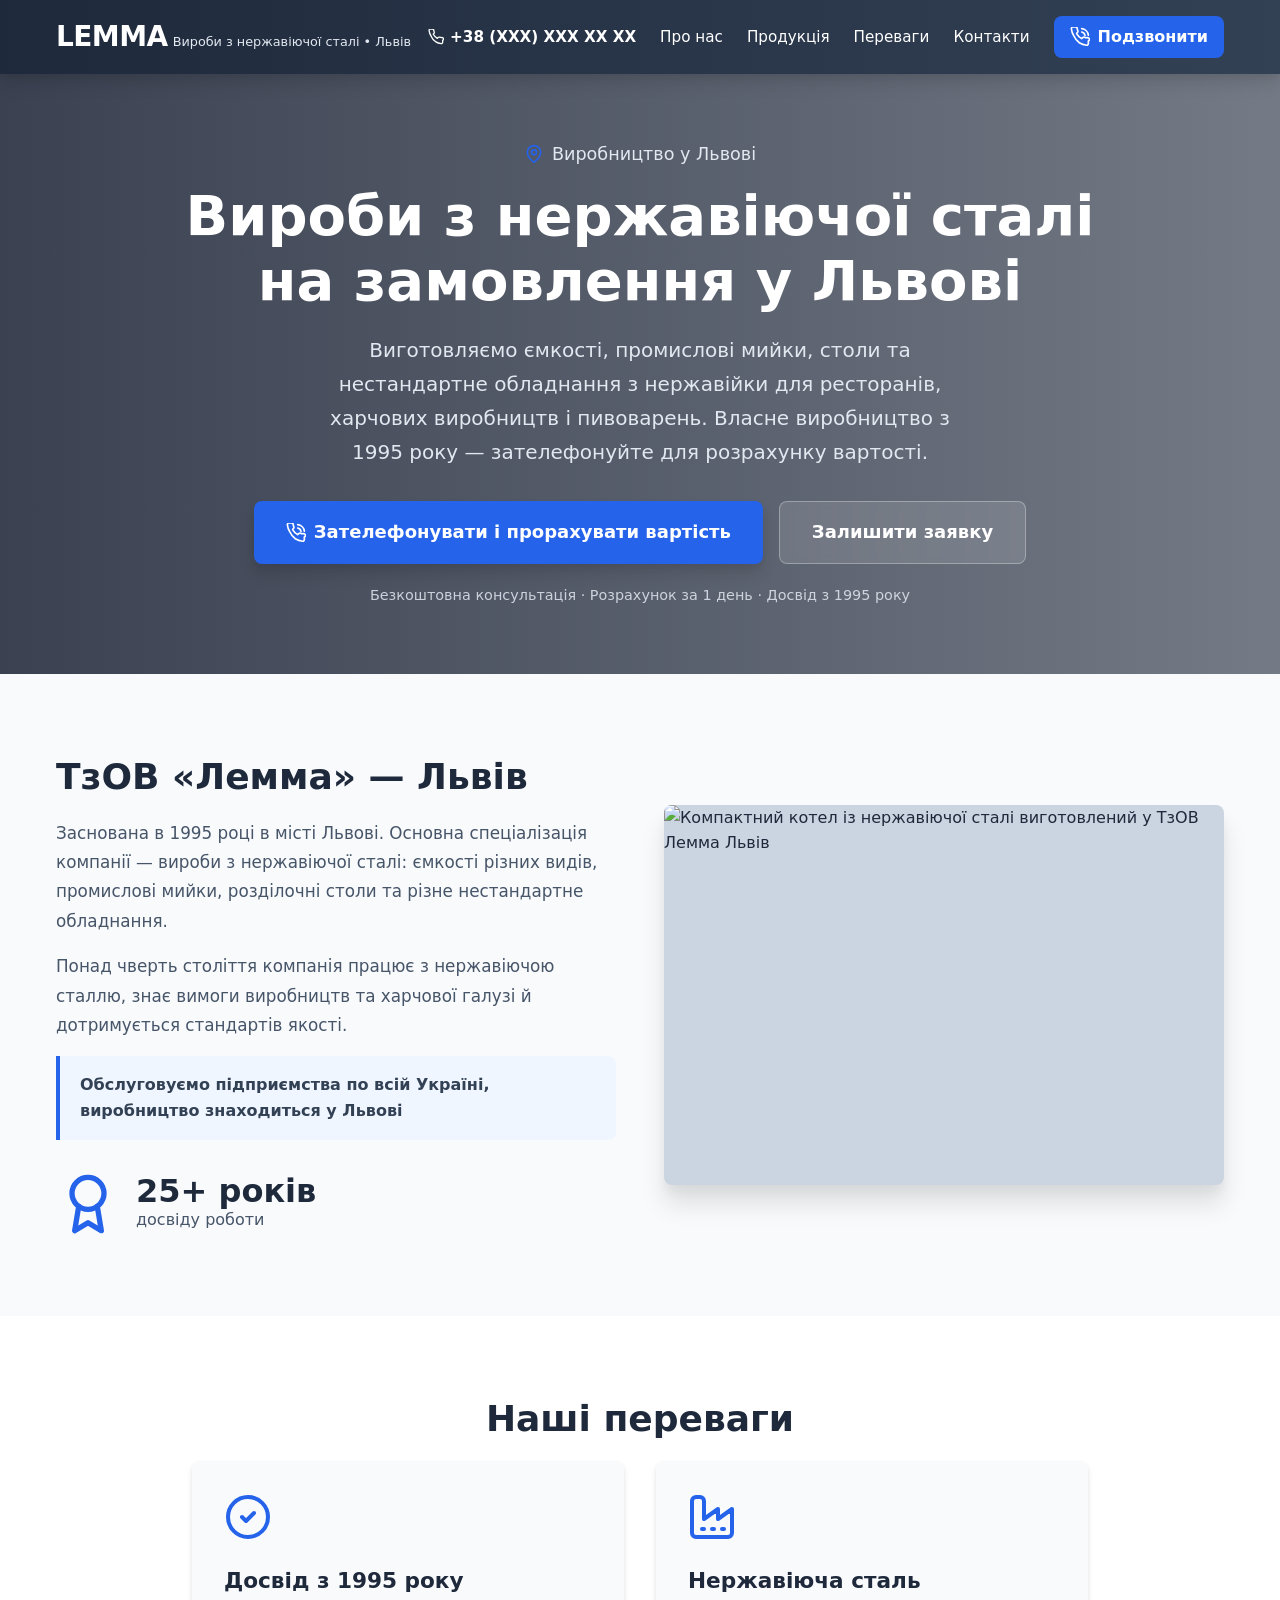
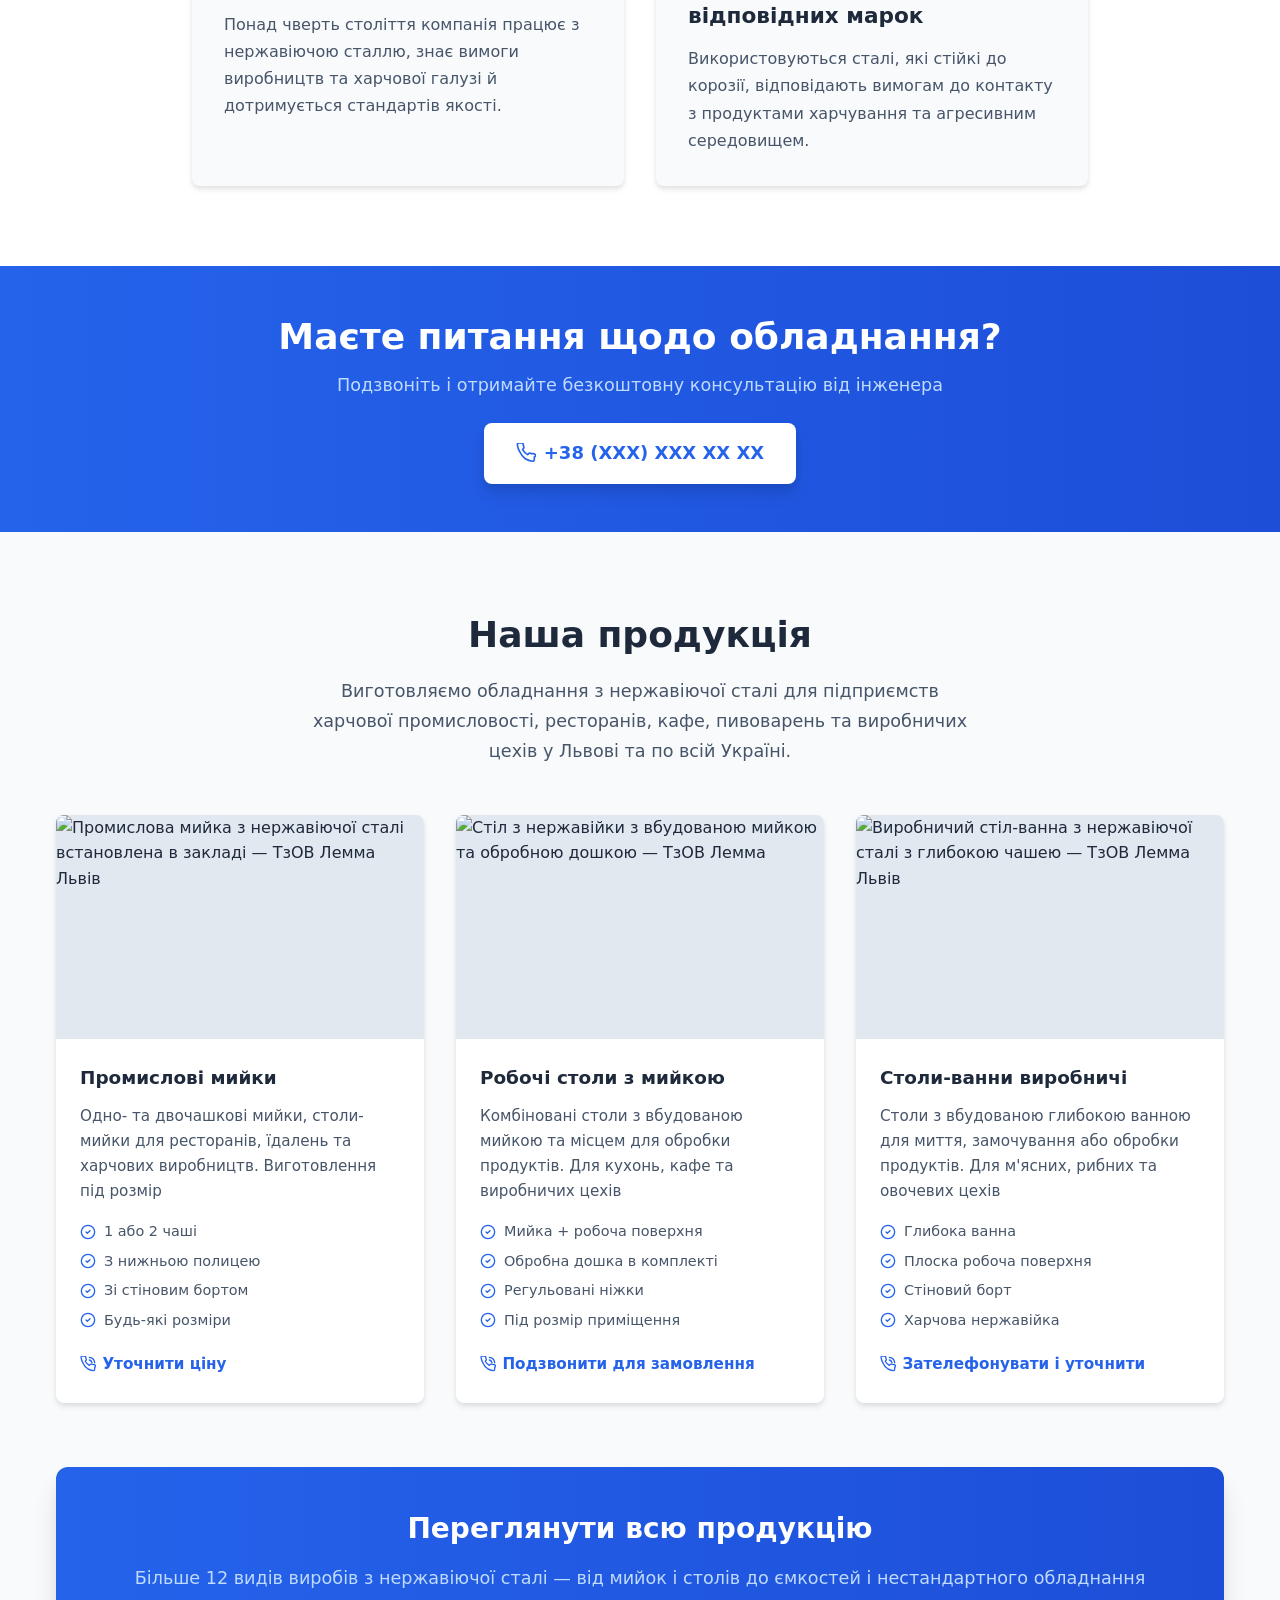
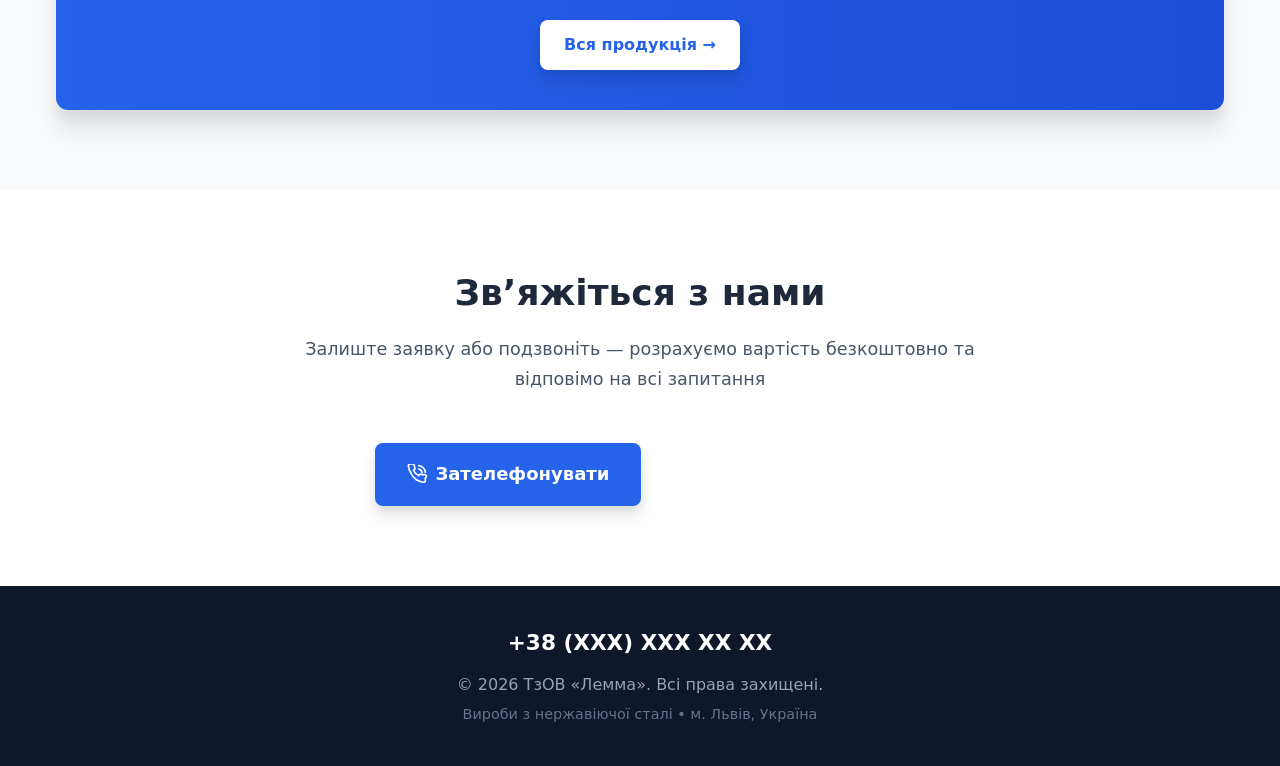
==== index.html @ 9bf9ce46 "Add new URLs to sitemap and enhance styles for active navigation links and page hero section - Added" ====
<!DOCTYPE html>
<html lang="uk">
<head>
  <meta charset="UTF-8" />
  <meta name="viewport" content="width=device-width, initial-scale=1.0" />
  <title>Вироби з нержавіючої сталі у Львові | ТзОВ Лемма — замовити за телефоном</title>
  <meta name="description" content="ТзОВ Лемма — виготовлення ємкостей, промислових мийок, розділочних столів і нестандартного обладнання з нержавіючої сталі у Львові з 1995 року. Телефонуйте для уточнення номеру." />
  <meta name="keywords" content="нержавіюча сталь Львів, ємкості з нержавіючої сталі, промислові мийки, розділочні столи, обладнання для харчової промисловості, нестандартне обладнання нержавійка" />
  <meta name="author" content="ТзОВ Лемма" />
  <meta name="robots" content="index, follow" />
  <meta name="geo.region" content="UA-46" />
  <meta name="geo.placename" content="Львів" />
  <link rel="canonical" href="https://lemma-lviv.com/" />

  <link rel="icon" href="data:image/svg+xml,<svg xmlns='http://www.w3.org/2000/svg' viewBox='0 0 32 32'><rect width='32' height='32' rx='6' fill='%231e3a5f'/><text x='16' y='23' font-family='Arial,sans-serif' font-size='20' font-weight='700' text-anchor='middle' fill='white'>L</text></svg>" type="image/svg+xml" />
  <link rel="apple-touch-icon" href="data:image/svg+xml,<svg xmlns='http://www.w3.org/2000/svg' viewBox='0 0 32 32'><rect width='32' height='32' rx='6' fill='%231e3a5f'/><text x='16' y='23' font-family='Arial,sans-serif' font-size='20' font-weight='700' text-anchor='middle' fill='white'>L</text></svg>" />

  <meta property="og:type" content="website" />
  <meta property="og:url" content="https://lemma-lviv.com/" />
  <meta property="og:title" content="Вироби з нержавіючої сталі у Львові | ТзОВ Лемма" />
  <meta property="og:description" content="Виготовлення ємкостей, промислових мийок, розділочних столів та нестандартного обладнання з нержавіючої сталі у Львові з 1995 року." />
  <meta property="og:locale" content="uk_UA" />
  <meta property="og:image" content="https://lh3.googleusercontent.com/p/AF1QipNg-fzM9fMhloIhghqFfSTjrQe5AQtWev2y4U-A=s1360-w1360-h1020-rw" />

  <script type="application/ld+json">
  {
    "@context": "https://schema.org",
    "@type": "ManufacturingBusiness",
    "name": "ТзОВ «Лемма»",
    "alternateName": "Lemma",
    "description": "Виготовлення виробів з нержавіючої сталі у Львові з 1995 року: ємкості, промислові мийки, розділочні столи, нестандартне обладнання для харчової промисловості.",
    "url": "https://lemma-lviv.com",
    "telephone": "+380XXXXXXXXX",
    "email": "info@example.com",
    "image": "https://lh3.googleusercontent.com/p/AF1QipNg-fzM9fMhloIhghqFfSTjrQe5AQtWev2y4U-A=s1360-w1360-h1020-rw",
    "priceRange": "₴₴",
    "address": {
      "@type": "PostalAddress",
      "addressLocality": "Львів",
      "addressRegion": "Львівська область",
      "addressCountry": "UA"
    },
    "geo": {
      "@type": "GeoCoordinates",
      "latitude": 49.8397,
      "longitude": 24.0297
    },
    "areaServed": {
      "@type": "Country",
      "name": "Україна"
    },
    "openingHoursSpecification": {
      "@type": "OpeningHoursSpecification",
      "dayOfWeek": ["Monday","Tuesday","Wednesday","Thursday","Friday"],
      "opens": "09:00",
      "closes": "18:00"
    },
    "foundingDate": "1995",
    "hasOfferCatalog": {
      "@type": "OfferCatalog",
      "name": "Вироби з нержавіючої сталі",
      "itemListElement": [
        { "@type": "Offer", "itemOffered": { "@type": "Product", "name": "Промислові мийки" } },
        { "@type": "Offer", "itemOffered": { "@type": "Product", "name": "Робочі столи з мийкою" } },
        { "@type": "Offer", "itemOffered": { "@type": "Product", "name": "Столи-ванни виробничі" } },
        { "@type": "Offer", "itemOffered": { "@type": "Product", "name": "Стелажі для зберігання" } },
        { "@type": "Offer", "itemOffered": { "@type": "Product", "name": "Настінні полиці" } },
        { "@type": "Offer", "itemOffered": { "@type": "Product", "name": "Технологічні ванни та лотки" } },
        { "@type": "Offer", "itemOffered": { "@type": "Product", "name": "Конічні ємкості та резервуари" } },
        { "@type": "Offer", "itemOffered": { "@type": "Product", "name": "Ємкості для бродіння (ЦКТ)" } },
        { "@type": "Offer", "itemOffered": { "@type": "Product", "name": "Фільтруючі кошики та сітки" } },
        { "@type": "Offer", "itemOffered": { "@type": "Product", "name": "Печі для сауни (кам'янки)" } },
        { "@type": "Offer", "itemOffered": { "@type": "Product", "name": "Шампури та аксесуари для мангалу" } },
        { "@type": "Offer", "itemOffered": { "@type": "Product", "name": "Нестандартне обладнання на замовлення" } }
      ]
    }
  }
  </script>

  <script type="application/ld+json">
  {
    "@context": "https://schema.org",
    "@type": "WebSite",
    "name": "ТзОВ «Лемма» — вироби з нержавіючої сталі у Львові",
    "url": "https://lemma-lviv.com"
  }
  </script>

  <link rel="preconnect" href="https://lh3.googleusercontent.com" />

  <script async src="https://www.googletagmanager.com/gtag/js?id=AW-404092443"></script>
  <script>
    window.dataLayer = window.dataLayer || [];
    function gtag(){dataLayer.push(arguments);}
    gtag('js', new Date());
    gtag('config', 'AW-404092443');
  </script>

  <script>
    function gtagSendEvent(url) {
      var callback = function () {
        if (typeof url === 'string') {
          window.location = url;
        }
      };
      gtag('event', 'conversion_event_contact', {
        'event_callback': callback,
        'event_timeout': 2000,
      });
      return false;
    }
  </script>

  <!-- Google tag (gtag.js) event - delayed navigation helper -->
  <script>
    function gtagSendEvent_1(url) {
      var callback = function () {
        if (typeof url === 'string') {
          window.location = url;
        }
      };
      gtag('event', 'conversion_event_contact_1', {
        'event_callback': callback,
        'event_timeout': 2000,
      });
      return false;
    }
  </script>

  <!-- Google tag (gtag.js) event - delayed navigation helper -->
  <script>
    function gtagSendEvent_2(url) {
      var callback = function () {
        if (typeof url === 'string') {
          window.location = url;
        }
      };
      gtag('event', 'conversion_event_contact_2', {
        'event_callback': callback,
        'event_timeout': 2000,
      });
      return false;
    }
  </script>

  <!-- Google tag (gtag.js) event - delayed navigation helper (calls) -->
  <script>
    function gtagSendEvent_3(url) {
      var callback = function () {
        if (typeof url === 'string') {
          window.location = url;
        }
      };
      gtag('event', 'conversion_event_contact_3', {
        'event_callback': callback,
        'event_timeout': 2000,
      });
      return false;
    }
  </script>

  <link rel="stylesheet" href="style.css" />
</head>
<body>

  <header class="header" role="banner">
    <div class="container header__inner">
      <div class="header__brand">
        <a href="index.html" style="text-decoration:none;color:inherit">
          <strong class="header__title">LEMMA</strong>
          <span class="header__sub">Вироби з нержавіючої сталі • Львів</span>
        </a>
      </div>
      <div class="header__right">
        <a href="tel:+380XXXXXXXXX" class="header__phone-number" aria-label="Телефон">
          <svg class="icon icon--sm" viewBox="0 0 24 24" fill="none" stroke="currentColor" stroke-width="2" stroke-linecap="round" stroke-linejoin="round" aria-hidden="true"><path d="M22 16.92v3a2 2 0 0 1-2.18 2 19.79 19.79 0 0 1-8.63-3.07A19.5 19.5 0 0 1 4.69 10.8a19.79 19.79 0 0 1-3.07-8.72A2 2 0 0 1 3.62 0h3a2 2 0 0 1 2 1.72c.127.96.361 1.903.7 2.81a2 2 0 0 1-.45 2.11L7.91 7.91a16 16 0 0 0 6.06 6.06l1.27-1.27a2 2 0 0 1 2.11-.45c.907.339 1.85.573 2.81.7A2 2 0 0 1 22 16.92z"/></svg>
          +38 (XXX) XXX XX XX
        </a>
        <nav class="nav" id="nav" aria-label="Головна навігація">
          <a href="#about">Про нас</a>
          <a href="products.html">Продукція</a>
          <a href="#advantages">Переваги</a>
          <a href="contacts.html">Контакти</a>
        </nav>
        <a href="tel:+380XXXXXXXXX" class="btn btn--call">
          <svg class="icon" viewBox="0 0 24 24" fill="none" stroke="currentColor" stroke-width="2" stroke-linecap="round" stroke-linejoin="round">
            <path d="M22 16.92v3a2 2 0 0 1-2.18 2 19.79 19.79 0 0 1-8.63-3.07A19.5 19.5 0 0 1 4.69 10.8a19.79 19.79 0 0 1-3.07-8.72A2 2 0 0 1 3.62 0h3a2 2 0 0 1 2 1.72c.127.96.361 1.903.7 2.81a2 2 0 0 1-.45 2.11L7.91 7.91a16 16 0 0 0 6.06 6.06l1.27-1.27a2 2 0 0 1 2.11-.45c.907.339 1.85.573 2.81.7A2 2 0 0 1 22 16.92z"/>
            <path d="M14.05 2a9 9 0 0 1 8 7.94"/>
            <path d="M14.05 6A5 5 0 0 1 18 10"/>
          </svg>
          <span class="btn--call__label">Подзвонити</span>
        </a>
        <button class="burger" id="burger" aria-label="Меню" aria-expanded="false">
          <span></span><span></span><span></span>
        </button>
      </div>
    </div>
  </header>

  <nav class="mobile-nav" id="mobileNav" aria-hidden="true" aria-label="Мобільна навігація">
    <a href="#about"         class="mobile-nav__link">Про нас</a>
    <a href="products.html"  class="mobile-nav__link">Продукція</a>
    <a href="#advantages"    class="mobile-nav__link">Переваги</a>
    <a href="contacts.html"  class="mobile-nav__link">Контакти</a>
    <a href="tel:+380XXXXXXXXX" class="mobile-nav__link mobile-nav__link--phone">
      <svg class="icon icon--sm" viewBox="0 0 24 24" fill="none" stroke="currentColor" stroke-width="2" stroke-linecap="round" stroke-linejoin="round" aria-hidden="true"><path d="M22 16.92v3a2 2 0 0 1-2.18 2 19.79 19.79 0 0 1-8.63-3.07A19.5 19.5 0 0 1 4.69 10.8a19.79 19.79 0 0 1-3.07-8.72A2 2 0 0 1 3.62 0h3a2 2 0 0 1 2 1.72c.127.96.361 1.903.7 2.81a2 2 0 0 1-.45 2.11L7.91 7.91a16 16 0 0 0 6.06 6.06l1.27-1.27a2 2 0 0 1 2.11-.45c.907.339 1.85.573 2.81.7A2 2 0 0 1 22 16.92z"/></svg>
      +38 (XXX) XXX XX XX — Подзвонити
    </a>
  </nav>

  <main id="main-content">

  <section class="hero" aria-label="Головний банер">
    <div class="hero__bg">
      <img
        src="https://lh3.googleusercontent.com/p/AF1QipN-zPHOjqg_gU84jKf3OQhrGgjg2pGdtjogoBwL=s1360-w1360-h1020-rw"
        alt="Стелаж з нержавіючої сталі встановлений у ресторані — вироби ТзОВ Лемма, Львів"
        class="hero__img"
        fetchpriority="high"
        onerror="this.style.display='none'"
      />
      <div class="hero__overlay"></div>
    </div>
    <div class="container hero__content">
      <div class="hero__location">
        <svg class="icon icon--blue" viewBox="0 0 24 24" fill="none" stroke="currentColor" stroke-width="2" stroke-linecap="round" stroke-linejoin="round">
          <path d="M20 10c0 6-8 12-8 12s-8-6-8-12a8 8 0 0 1 16 0Z"/>
          <circle cx="12" cy="10" r="3"/>
        </svg>
        <span>Виробництво у Львові</span>
      </div>
      <h1 class="hero__title">
        Вироби з нержавіючої сталі<br />на замовлення у Львові
      </h1>
      <p class="hero__sub">
        Виготовляємо ємкості, промислові мийки, столи та нестандартне обладнання з нержавійки для ресторанів, харчових виробництв і пивоварень. Власне виробництво з 1995 року — зателефонуйте для розрахунку вартості.
      </p>
      <div class="hero__cta">
        <a href="tel:+380XXXXXXXXX" class="btn btn--primary btn--lg">
          <svg class="icon" viewBox="0 0 24 24" fill="none" stroke="currentColor" stroke-width="2" stroke-linecap="round" stroke-linejoin="round">
            <path d="M22 16.92v3a2 2 0 0 1-2.18 2 19.79 19.79 0 0 1-8.63-3.07A19.5 19.5 0 0 1 4.69 10.8a19.79 19.79 0 0 1-3.07-8.72A2 2 0 0 1 3.62 0h3a2 2 0 0 1 2 1.72c.127.96.361 1.903.7 2.81a2 2 0 0 1-.45 2.11L7.91 7.91a16 16 0 0 0 6.06 6.06l1.27-1.27a2 2 0 0 1 2.11-.45c.907.339 1.85.573 2.81.7A2 2 0 0 1 22 16.92z"/>
            <path d="M14.05 2a9 9 0 0 1 8 7.94"/>
            <path d="M14.05 6A5 5 0 0 1 18 10"/>
          </svg>
          Зателефонувати і прорахувати вартість
        </a>
        <a href="contacts.html" class="btn btn--ghost btn--lg">Залишити заявку</a>
      </div>
      <p class="hero__trust">Безкоштовна консультація · Розрахунок за 1 день · Досвід з 1995 року</p>
    </div>
  </section>

  <section id="about" class="section section--gray" aria-labelledby="about-heading" itemscope itemtype="https://schema.org/Organization">
    <div class="container about__grid">
      <div class="about__text">
        <h2 class="section__title" id="about-heading" itemprop="name">ТзОВ «Лемма» — Львів</h2>
        <p class="section__body" itemprop="description">
          Заснована в 1995 році в місті Львові. Основна спеціалізація компанії — вироби з нержавіючої сталі: ємкості різних видів, промислові мийки, розділочні столи та різне нестандартне обладнання.
        </p>
        <p class="section__body">
          Понад чверть століття компанія працює з нержавіючою сталлю, знає вимоги виробництв та харчової галузі й дотримується стандартів якості.
        </p>
        <div class="highlight-box">
          <p>Обслуговуємо підприємства по всій Україні, виробництво знаходиться у Львові</p>
        </div>
        <div class="about__badge">
          <svg class="icon icon--xl icon--blue" viewBox="0 0 24 24" fill="none" stroke="currentColor" stroke-width="2" stroke-linecap="round" stroke-linejoin="round">
            <circle cx="12" cy="8" r="6"/>
            <path d="M15.477 12.89 17 22l-5-3-5 3 1.523-9.11"/>
          </svg>
          <div>
            <p class="about__badge-num">25+ років</p>
            <p class="about__badge-label">досвіду роботи</p>
          </div>
        </div>
      </div>
      <div class="about__photo">
        <img
          src="https://lh3.googleusercontent.com/p/AF1QipPDrPX7etcFvZp3YQESwzDxmVg_9DFuvsysPYgD=s1360-w1360-h1020-rw"
          alt="Компактний котел із нержавіючої сталі виготовлений у ТзОВ Лемма Львів"
          loading="lazy"
          itemprop="image"
          onerror="this.parentElement.style.background='#cbd5e1'"
        />
      </div>
    </div>
  </section>

  <section id="advantages" class="section section--white" aria-labelledby="advantages-heading">
    <div class="container">
      <h2 class="section__title section__title--center" id="advantages-heading">Наші переваги</h2>
      <div class="advantages__grid">

        <div class="adv-card">
          <svg class="icon icon--lg icon--blue" viewBox="0 0 24 24" fill="none" stroke="currentColor" stroke-width="2" stroke-linecap="round" stroke-linejoin="round">
            <circle cx="12" cy="12" r="10"/>
            <path d="m9 12 2 2 4-4"/>
          </svg>
          <h3 class="adv-card__title">Досвід з 1995 року</h3>
          <p class="adv-card__text">Понад чверть століття компанія працює з нержавіючою сталлю, знає вимоги виробництв та харчової галузі й дотримується стандартів якості.</p>
        </div>

        <div class="adv-card">
          <svg class="icon icon--lg icon--blue" viewBox="0 0 24 24" fill="none" stroke="currentColor" stroke-width="2" stroke-linecap="round" stroke-linejoin="round">
            <path d="M2 20a2 2 0 0 0 2 2h16a2 2 0 0 0 2-2V8l-7 5V8l-7 5V4a2 2 0 0 0-2-2H4a2 2 0 0 0-2 2Z"/>
            <path d="M17 18h1"/><path d="M12 18h1"/><path d="M7 18h1"/>
          </svg>
          <h3 class="adv-card__title">Нержавіюча сталь відповідних марок</h3>
          <p class="adv-card__text">Використовуються сталі, які стійкі до корозії, відповідають вимогам до контакту з продуктами харчування та агресивним середовищем.</p>
        </div>

      </div>
    </div>
  </section>

  <section class="section section--cta-mid" aria-label="Заклик до дії">
    <div class="container" style="text-align:center">
      <h3 class="section__title section__title--center" style="color:#fff;margin-bottom:0.75rem">Маєте питання щодо обладнання?</h3>
      <p style="color:#bfdbfe;margin-bottom:1.5rem;font-size:1.1rem">Подзвоніть і отримайте безкоштовну консультацію від інженера</p>
      <a href="tel:+380XXXXXXXXX" class="btn btn--white btn--lg">
        <svg class="icon" viewBox="0 0 24 24" fill="none" stroke="currentColor" stroke-width="2" stroke-linecap="round" stroke-linejoin="round"><path d="M22 16.92v3a2 2 0 0 1-2.18 2 19.79 19.79 0 0 1-8.63-3.07A19.5 19.5 0 0 1 4.69 10.8a19.79 19.79 0 0 1-3.07-8.72A2 2 0 0 1 3.62 0h3a2 2 0 0 1 2 1.72c.127.96.361 1.903.7 2.81a2 2 0 0 1-.45 2.11L7.91 7.91a16 16 0 0 0 6.06 6.06l1.27-1.27a2 2 0 0 1 2.11-.45c.907.339 1.85.573 2.81.7A2 2 0 0 1 22 16.92z"/></svg>
        +38 (XXX) XXX XX XX
      </a>
    </div>
  </section>

    <section id="products" class="section section--gray" aria-labelledby="products-heading">
    <div class="container">
      <h2 class="section__title section__title--center" id="products-heading">Наша продукція</h2>
      <p class="section__sub section__sub--center">
        Виготовляємо обладнання з нержавіючої сталі для підприємств харчової промисловості, ресторанів, кафе, пивоварень та виробничих цехів у Львові та по всій Україні.
      </p>

      <div class="products__grid">

<article class="product-card" itemscope itemtype="https://schema.org/Product">
          <div class="product-card__photo">
            <img
              src="https://lh3.googleusercontent.com/p/AF1QipP1mQ5N2dJ_P6iuyM775IiwdmfOOEC0K5OzBW30=s1360-w1360-h1020-rw"
              alt="Промислова мийка з нержавіючої сталі встановлена в закладі — ТзОВ Лемма Львів"
              loading="lazy"
              itemprop="image"
              onerror="this.parentElement.style.background='#e2e8f0'"
            />
          </div>
          <div class="product-card__body">
            <h3 class="product-card__title" itemprop="name">Промислові мийки</h3>
            <p class="product-card__desc" itemprop="description">Одно- та двочашкові мийки, столи-мийки для ресторанів, їдалень та харчових виробництв. Виготовлення під розмір</p>
            <ul class="product-card__features">
              <li><svg class="icon icon--sm icon--blue" aria-hidden="true" viewBox="0 0 24 24" fill="none" stroke="currentColor" stroke-width="2" stroke-linecap="round" stroke-linejoin="round"><circle cx="12" cy="12" r="10"/><path d="m9 12 2 2 4-4"/></svg>1 або 2 чаші</li>
              <li><svg class="icon icon--sm icon--blue" aria-hidden="true" viewBox="0 0 24 24" fill="none" stroke="currentColor" stroke-width="2" stroke-linecap="round" stroke-linejoin="round"><circle cx="12" cy="12" r="10"/><path d="m9 12 2 2 4-4"/></svg>З нижньою полицею</li>
              <li><svg class="icon icon--sm icon--blue" aria-hidden="true" viewBox="0 0 24 24" fill="none" stroke="currentColor" stroke-width="2" stroke-linecap="round" stroke-linejoin="round"><circle cx="12" cy="12" r="10"/><path d="m9 12 2 2 4-4"/></svg>Зі стіновим бортом</li>
              <li><svg class="icon icon--sm icon--blue" aria-hidden="true" viewBox="0 0 24 24" fill="none" stroke="currentColor" stroke-width="2" stroke-linecap="round" stroke-linejoin="round"><circle cx="12" cy="12" r="10"/><path d="m9 12 2 2 4-4"/></svg>Будь-які розміри</li>
            </ul>
            <a href="tel:+380XXXXXXXXX" class="product-card__link">
              <svg class="icon icon--sm" aria-hidden="true" viewBox="0 0 24 24" fill="none" stroke="currentColor" stroke-width="2" stroke-linecap="round" stroke-linejoin="round"><path d="M22 16.92v3a2 2 0 0 1-2.18 2 19.79 19.79 0 0 1-8.63-3.07A19.5 19.5 0 0 1 4.69 10.8a19.79 19.79 0 0 1-3.07-8.72A2 2 0 0 1 3.62 0h3a2 2 0 0 1 2 1.72c.127.96.361 1.903.7 2.81a2 2 0 0 1-.45 2.11L7.91 7.91a16 16 0 0 0 6.06 6.06l1.27-1.27a2 2 0 0 1 2.11-.45c.907.339 1.85.573 2.81.7A2 2 0 0 1 22 16.92z"/><path d="M14.05 2a9 9 0 0 1 8 7.94"/><path d="M14.05 6A5 5 0 0 1 18 10"/></svg>
              Уточнити ціну
            </a>
          </div>
        </article>

<article class="product-card" itemscope itemtype="https://schema.org/Product">
          <div class="product-card__photo">
            <img
              src="https://lh3.googleusercontent.com/p/AF1QipM3yioow0LlccDXaRYlA5Mo4yjsfgPSpXAtBHHp=s1360-w1360-h1020-rw"
              alt="Стіл з нержавійки з вбудованою мийкою та обробною дошкою — ТзОВ Лемма"
              loading="lazy"
              itemprop="image"
              onerror="this.parentElement.style.background='#e2e8f0'"
            />
          </div>
          <div class="product-card__body">
            <h3 class="product-card__title" itemprop="name">Робочі столи з мийкою</h3>
            <p class="product-card__desc" itemprop="description">Комбіновані столи з вбудованою мийкою та місцем для обробки продуктів. Для кухонь, кафе та виробничих цехів</p>
            <ul class="product-card__features">
              <li><svg class="icon icon--sm icon--blue" aria-hidden="true" viewBox="0 0 24 24" fill="none" stroke="currentColor" stroke-width="2" stroke-linecap="round" stroke-linejoin="round"><circle cx="12" cy="12" r="10"/><path d="m9 12 2 2 4-4"/></svg>Мийка + робоча поверхня</li>
              <li><svg class="icon icon--sm icon--blue" aria-hidden="true" viewBox="0 0 24 24" fill="none" stroke="currentColor" stroke-width="2" stroke-linecap="round" stroke-linejoin="round"><circle cx="12" cy="12" r="10"/><path d="m9 12 2 2 4-4"/></svg>Обробна дошка в комплекті</li>
              <li><svg class="icon icon--sm icon--blue" aria-hidden="true" viewBox="0 0 24 24" fill="none" stroke="currentColor" stroke-width="2" stroke-linecap="round" stroke-linejoin="round"><circle cx="12" cy="12" r="10"/><path d="m9 12 2 2 4-4"/></svg>Регульовані ніжки</li>
              <li><svg class="icon icon--sm icon--blue" aria-hidden="true" viewBox="0 0 24 24" fill="none" stroke="currentColor" stroke-width="2" stroke-linecap="round" stroke-linejoin="round"><circle cx="12" cy="12" r="10"/><path d="m9 12 2 2 4-4"/></svg>Під розмір приміщення</li>
            </ul>
            <a href="tel:+380XXXXXXXXX" class="product-card__link">
              <svg class="icon icon--sm" aria-hidden="true" viewBox="0 0 24 24" fill="none" stroke="currentColor" stroke-width="2" stroke-linecap="round" stroke-linejoin="round"><path d="M22 16.92v3a2 2 0 0 1-2.18 2 19.79 19.79 0 0 1-8.63-3.07A19.5 19.5 0 0 1 4.69 10.8a19.79 19.79 0 0 1-3.07-8.72A2 2 0 0 1 3.62 0h3a2 2 0 0 1 2 1.72c.127.96.361 1.903.7 2.81a2 2 0 0 1-.45 2.11L7.91 7.91a16 16 0 0 0 6.06 6.06l1.27-1.27a2 2 0 0 1 2.11-.45c.907.339 1.85.573 2.81.7A2 2 0 0 1 22 16.92z"/><path d="M14.05 2a9 9 0 0 1 8 7.94"/><path d="M14.05 6A5 5 0 0 1 18 10"/></svg>
              Подзвонити для замовлення
            </a>
          </div>
        </article>

<article class="product-card" itemscope itemtype="https://schema.org/Product">
          <div class="product-card__photo">
            <img
              src="https://lh3.googleusercontent.com/p/AF1QipMc28QLBmcr6JL-Uo_y9fuoySrvKSXNoIf1L14B=s1360-w1360-h1020-rw"
              alt="Виробничий стіл-ванна з нержавіючої сталі з глибокою чашею — ТзОВ Лемма Львів"
              loading="lazy"
              itemprop="image"
              onerror="this.parentElement.style.background='#e2e8f0'"
            />
          </div>
          <div class="product-card__body">
            <h3 class="product-card__title" itemprop="name">Столи-ванни виробничі</h3>
            <p class="product-card__desc" itemprop="description">Столи з вбудованою глибокою ванною для миття, замочування або обробки продуктів. Для м'ясних, рибних та овочевих цехів</p>
            <ul class="product-card__features">
              <li><svg class="icon icon--sm icon--blue" aria-hidden="true" viewBox="0 0 24 24" fill="none" stroke="currentColor" stroke-width="2" stroke-linecap="round" stroke-linejoin="round"><circle cx="12" cy="12" r="10"/><path d="m9 12 2 2 4-4"/></svg>Глибока ванна</li>
              <li><svg class="icon icon--sm icon--blue" aria-hidden="true" viewBox="0 0 24 24" fill="none" stroke="currentColor" stroke-width="2" stroke-linecap="round" stroke-linejoin="round"><circle cx="12" cy="12" r="10"/><path d="m9 12 2 2 4-4"/></svg>Плоска робоча поверхня</li>
              <li><svg class="icon icon--sm icon--blue" aria-hidden="true" viewBox="0 0 24 24" fill="none" stroke="currentColor" stroke-width="2" stroke-linecap="round" stroke-linejoin="round"><circle cx="12" cy="12" r="10"/><path d="m9 12 2 2 4-4"/></svg>Стіновий борт</li>
              <li><svg class="icon icon--sm icon--blue" aria-hidden="true" viewBox="0 0 24 24" fill="none" stroke="currentColor" stroke-width="2" stroke-linecap="round" stroke-linejoin="round"><circle cx="12" cy="12" r="10"/><path d="m9 12 2 2 4-4"/></svg>Харчова нержавійка</li>
            </ul>
            <a href="tel:+380XXXXXXXXX" class="product-card__link">
              <svg class="icon icon--sm" aria-hidden="true" viewBox="0 0 24 24" fill="none" stroke="currentColor" stroke-width="2" stroke-linecap="round" stroke-linejoin="round"><path d="M22 16.92v3a2 2 0 0 1-2.18 2 19.79 19.79 0 0 1-8.63-3.07A19.5 19.5 0 0 1 4.69 10.8a19.79 19.79 0 0 1-3.07-8.72A2 2 0 0 1 3.62 0h3a2 2 0 0 1 2 1.72c.127.96.361 1.903.7 2.81a2 2 0 0 1-.45 2.11L7.91 7.91a16 16 0 0 0 6.06 6.06l1.27-1.27a2 2 0 0 1 2.11-.45c.907.339 1.85.573 2.81.7A2 2 0 0 1 22 16.92z"/><path d="M14.05 2a9 9 0 0 1 8 7.94"/><path d="M14.05 6A5 5 0 0 1 18 10"/></svg>
              Зателефонувати і уточнити
            </a>
          </div>
        </article>

      </div>

      <div class="products__cta">
        <h3 class="products__cta-title">Переглянути всю продукцію</h3>
        <p class="products__cta-sub">Більше 12 видів виробів з нержавіючої сталі &mdash; від мийок і столів до ємкостей і нестандартного обладнання</p>
        <a href="products.html" class="btn btn--white">
          Вся продукція &rarr;
        </a>
      </div>
    </div>
  </section>

  <section class="section section--white" aria-label="Контакти">
    <div class="container" style="text-align:center">
      <h2 class="section__title section__title--center">Зв’яжіться з нами</h2>
      <p class="section__sub section__sub--center">Залиште заявку або подзвоніть &mdash; розрахуємо вартість безкоштовно та відповімо на всі запитання</p>
      <div class="hero__cta" style="justify-content:center;flex-wrap:wrap">
        <a href="tel:+380XXXXXXXXX" class="btn btn--primary btn--lg">
          <svg class="icon" viewBox="0 0 24 24" fill="none" stroke="currentColor" stroke-width="2" stroke-linecap="round" stroke-linejoin="round">
            <path d="M22 16.92v3a2 2 0 0 1-2.18 2 19.79 19.79 0 0 1-8.63-3.07A19.5 19.5 0 0 1 4.69 10.8a19.79 19.79 0 0 1-3.07-8.72A2 2 0 0 1 3.62 0h3a2 2 0 0 1 2 1.72c.127.96.361 1.903.7 2.81a2 2 0 0 1-.45 2.11L7.91 7.91a16 16 0 0 0 6.06 6.06l1.27-1.27a2 2 0 0 1 2.11-.45c.907.339 1.85.573 2.81.7A2 2 0 0 1 22 16.92z"/>
            <path d="M14.05 2a9 9 0 0 1 8 7.94"/>
            <path d="M14.05 6A5 5 0 0 1 18 10"/>
          </svg>
          Зателефонувати
        </a>
        <a href="contacts.html" class="btn btn--ghost btn--lg">Залишити заявку</a>
      </div>
    </div>
  </section>



  </main>

  <footer class="footer" role="contentinfo">
    <div class="container footer__inner">
      <a href="tel:+380XXXXXXXXX" class="footer__phone">+38 (XXX) XXX XX XX</a>
      <p class="footer__copy">© <span id="year"></span> ТзОВ «Лемма». Всі права захищені.</p>
      <p class="footer__sub">Вироби з нержавіючої сталі • м. Львів, Україна</p>
    </div>
  </footer>

  <a href="tel:+380XXXXXXXXX" class="sticky-call" aria-label="Подзвонити">
    <svg class="icon" viewBox="0 0 24 24" fill="none" stroke="currentColor" stroke-width="2" stroke-linecap="round" stroke-linejoin="round">
      <path d="M22 16.92v3a2 2 0 0 1-2.18 2 19.79 19.79 0 0 1-8.63-3.07A19.5 19.5 0 0 1 4.69 10.8a19.79 19.79 0 0 1-3.07-8.72A2 2 0 0 1 3.62 0h3a2 2 0 0 1 2 1.72c.127.96.361 1.903.7 2.81a2 2 0 0 1-.45 2.11L7.91 7.91a16 16 0 0 0 6.06 6.06l1.27-1.27a2 2 0 0 1 2.11-.45c.907.339 1.85.573 2.81.7A2 2 0 0 1 22 16.92z"/>
    </svg>
    Подзвонити
  </a>

  <script src="main.js"></script>

</body>
</html>
---- style.css ----
*, *::before, *::after {
  box-sizing: border-box;
  margin: 0;
  padding: 0;
}

:root {
  --color-blue:       #2563eb;
  --color-blue-dark:  #1d4ed8;
  --color-slate-900:  #0f172a;
  --color-slate-800:  #1e293b;
  --color-slate-700:  #334155;
  --color-slate-600:  #475569;
  --color-slate-400:  #94a3b8;
  --color-slate-200:  #e2e8f0;
  --color-slate-100:  #f1f5f9;
  --color-slate-50:   #f8fafc;
  --color-white:      #ffffff;

  --font: system-ui, -apple-system, 'Segoe UI', sans-serif;
  --radius: 0.5rem;
  --shadow:    0 1px 3px rgba(0,0,0,.10), 0 1px 2px rgba(0,0,0,.06);
  --shadow-md: 0 4px 6px rgba(0,0,0,.07), 0 2px 4px rgba(0,0,0,.06);
  --shadow-lg: 0 10px 15px rgba(0,0,0,.10), 0 4px 6px rgba(0,0,0,.05);
  --shadow-xl: 0 20px 25px rgba(0,0,0,.10), 0 8px 10px rgba(0,0,0,.04);
}

html {
  scroll-behavior: smooth;
  font-size: 16px;
}

body {
  font-family: var(--font);
  color: var(--color-slate-800);
  background: var(--color-white);
  line-height: 1.6;
  padding-bottom: 3.5rem;
}

@media (min-width: 768px) {
  body { padding-bottom: 0; }
}

img {
  display: block;
  max-width: 100%;
}

a {
  color: inherit;
  text-decoration: none;
}

ul {
  list-style: none;
}

.container {
  max-width: 1200px;
  margin: 0 auto;
  padding: 0 1rem;
}

.icon {
  display: inline-block;
  width: 1.25rem;
  height: 1.25rem;
  flex-shrink: 0;
}
.icon--sm  { width: 1rem;    height: 1rem; }
.icon--lg  { width: 3rem;    height: 3rem; }
.icon--xl  { width: 4rem;    height: 4rem; }
.icon--blue { color: var(--color-blue); }

.btn {
  display: inline-flex;
  align-items: center;
  gap: 0.5rem;
  padding: 0.75rem 1.5rem;
  border-radius: var(--radius);
  font-size: 1rem;
  font-weight: 600;
  cursor: pointer;
  transition: background 0.2s, color 0.2s, box-shadow 0.2s;
  text-decoration: none;
}
.btn--primary {
  background: var(--color-blue);
  color: var(--color-white);
  box-shadow: var(--shadow-lg);
}
.btn--primary:hover { background: var(--color-blue-dark); }

.btn--ghost {
  background: rgba(255,255,255,.12);
  color: var(--color-white);
  border: 1px solid rgba(255,255,255,.3);
  backdrop-filter: blur(4px);
}
.btn--ghost:hover { background: rgba(255,255,255,.22); }

.btn--white {
  background: var(--color-white);
  color: var(--color-blue);
  box-shadow: var(--shadow-lg);
}
.btn--white:hover { background: var(--color-slate-100); }

.btn--call {
  background: var(--color-blue);
  color: var(--color-white);
  padding: 0.5rem 1rem;
  border-radius: var(--radius);
  font-weight: 600;
}
.btn--call:hover { background: var(--color-blue-dark); }

.btn--lg {
  font-size: 1.125rem;
  padding: 1rem 2rem;
}

.header {
  position: sticky;
  top: 0;
  z-index: 100;
  background: linear-gradient(to right, var(--color-slate-800), var(--color-slate-700));
  color: var(--color-white);
  box-shadow: var(--shadow-lg);
}

.header__inner {
  display: flex;
  justify-content: space-between;
  align-items: center;
  padding-top: 1rem;
  padding-bottom: 1rem;
}

.header__brand {
  display: flex;
  flex-direction: column;
}

.header__title {
  font-size: 1.75rem;
  font-weight: 700;
  letter-spacing: -0.02em;
  line-height: 1.2;
}

.header__sub {
  font-size: 0.8rem;
  color: var(--color-slate-200);
}

.header__right {
  display: flex;
  align-items: center;
  gap: 1.5rem;
}

.nav {
  display: none;
  gap: 1.5rem;
}

.nav a {
  font-size: 0.95rem;
  transition: color 0.2s;
}
.nav a:hover { color: var(--color-slate-200); }

.btn--call__label { display: none; }

.hero {
  position: relative;
  height: 600px;
  display: flex;
  align-items: center;
  justify-content: center;
  overflow: hidden;
}

.hero__bg {
  position: absolute;
  inset: 0;
}

.hero__img {
  width: 100%;
  height: 100%;
  object-fit: cover;
}

.hero__overlay {
  position: absolute;
  inset: 0;
  background: linear-gradient(to right, rgba(15,23,42,.82), rgba(30,41,59,.62));
}

.hero__content {
  position: relative;
  z-index: 10;
  color: var(--color-white);
  text-align: center;
}

.hero__location {
  display: inline-flex;
  align-items: center;
  gap: 0.5rem;
  margin-bottom: 1rem;
  font-size: 1.1rem;
  color: var(--color-slate-200);
}

.hero__title {
  font-size: clamp(2rem, 5vw, 3.5rem);
  font-weight: 700;
  line-height: 1.15;
  margin-bottom: 1.25rem;
}

.hero__sub {
  font-size: clamp(1rem, 2vw, 1.25rem);
  color: var(--color-slate-200);
  max-width: 42rem;
  margin: 0 auto 2rem;
  line-height: 1.7;
}

.hero__cta {
  display: flex;
  flex-wrap: wrap;
  gap: 1rem;
  justify-content: center;
}

.section {
  padding: 5rem 0;
}
.section--gray  { background: var(--color-slate-50); }
.section--white { background: var(--color-white); }

.section__title {
  font-size: clamp(1.6rem, 3vw, 2.25rem);
  font-weight: 700;
  color: var(--color-slate-800);
  margin-bottom: 1.25rem;
  line-height: 1.25;
}
.section__title--center { text-align: center; }

.section__sub {
  font-size: 1.1rem;
  color: var(--color-slate-600);
  line-height: 1.7;
}
.section__sub--center {
  text-align: center;
  max-width: 42rem;
  margin: 0 auto 3rem;
}

.section__body {
  font-size: 1.05rem;
  color: var(--color-slate-600);
  line-height: 1.75;
  margin-bottom: 1rem;
}

.about__grid {
  display: grid;
  gap: 3rem;
  align-items: center;
}

.highlight-box {
  background: #eff6ff;
  border-left: 4px solid var(--color-blue);
  padding: 1rem 1.25rem;
  border-radius: 0 var(--radius) var(--radius) 0;
  margin-bottom: 1.5rem;
  color: var(--color-slate-700);
  font-weight: 600;
}

.about__badge {
  display: flex;
  align-items: center;
  gap: 1rem;
  margin-top: 2rem;
}

.about__badge-num {
  font-size: 2rem;
  font-weight: 700;
  color: var(--color-slate-800);
  line-height: 1;
}

.about__badge-label {
  color: var(--color-slate-600);
}

.about__photo {
  border-radius: var(--radius);
  overflow: hidden;
  box-shadow: var(--shadow-xl);
  height: 380px;
}

.about__photo img {
  width: 100%;
  height: 100%;
  object-fit: cover;
}

.advantages__grid {
  display: grid;
  gap: 2rem;
  max-width: 56rem;
  margin: 0 auto;
}

.adv-card {
  background: var(--color-slate-50);
  padding: 2rem;
  border-radius: var(--radius);
  box-shadow: var(--shadow-md);
  transition: box-shadow 0.2s;
}
.adv-card:hover { box-shadow: var(--shadow-lg); }

.adv-card__title {
  font-size: 1.35rem;
  font-weight: 700;
  color: var(--color-slate-800);
  margin: 1rem 0 0.75rem;
}

.adv-card__text {
  color: var(--color-slate-600);
  line-height: 1.7;
}

.products__grid {
  display: grid;
  gap: 2rem;
  margin-bottom: 4rem;
}

.product-card {
  background: var(--color-white);
  border-radius: var(--radius);
  box-shadow: var(--shadow-md);
  overflow: hidden;
  transition: box-shadow 0.2s;
}
.product-card:hover { box-shadow: var(--shadow-xl); }

.product-card__photo {
  height: 14rem;
  overflow: hidden;
  background: var(--color-slate-200);
}

.product-card__photo img {
  width: 100%;
  height: 100%;
  object-fit: cover;
  transition: transform 0.3s;
}
.product-card:hover .product-card__photo img { transform: scale(1.05); }

.product-card__body {
  padding: 1.5rem;
}

.product-card__title {
  font-size: 1.15rem;
  font-weight: 700;
  color: var(--color-slate-800);
  margin-bottom: 0.75rem;
}

.product-card__desc {
  font-size: 0.95rem;
  color: var(--color-slate-600);
  line-height: 1.65;
  margin-bottom: 1rem;
}

.product-card__features {
  display: flex;
  flex-direction: column;
  gap: 0.4rem;
  margin-bottom: 1.25rem;
}

.product-card__features li {
  display: flex;
  align-items: center;
  gap: 0.5rem;
  font-size: 0.9rem;
  color: var(--color-slate-600);
}

.product-card__link {
  display: inline-flex;
  align-items: center;
  gap: 0.4rem;
  color: var(--color-blue);
  font-weight: 600;
  font-size: 0.95rem;
  transition: color 0.2s;
}
.product-card__link:hover { color: var(--color-blue-dark); }

.products__cta {
  background: linear-gradient(to right, var(--color-blue), var(--color-blue-dark));
  color: var(--color-white);
  border-radius: 0.75rem;
  padding: 2.5rem 2rem;
  text-align: center;
  box-shadow: var(--shadow-xl);
}

.products__cta-title {
  font-size: 1.75rem;
  font-weight: 700;
  margin-bottom: 0.75rem;
}

.products__cta-sub {
  font-size: 1.1rem;
  color: #bfdbfe;
  margin-bottom: 1.75rem;
}

.contacts__grid {
  display: grid;
  gap: 2rem;
  max-width: 72rem;
  margin: 0 auto 3rem;
}

.contacts__info {
  background: linear-gradient(135deg, var(--color-slate-800), var(--color-slate-700));
  color: var(--color-white);
  border-radius: var(--radius);
  padding: 2.5rem;
  box-shadow: var(--shadow-xl);
}

.contacts__name {
  font-size: 1.75rem;
  font-weight: 700;
  margin-bottom: 0.25rem;
}

.contacts__location {
  display: flex;
  align-items: center;
  gap: 0.5rem;
  color: var(--color-slate-200);
  margin-bottom: 1.75rem;
}

.contacts__items {
  display: flex;
  flex-direction: column;
  gap: 1.25rem;
  margin-bottom: 2rem;
}

.contacts__item {
  display: flex;
  align-items: flex-start;
  gap: 0.75rem;
}

.contacts__item--phone {
  background: rgba(255,255,255,.1);
  border-radius: var(--radius);
  padding: 1rem;
  flex-direction: column;
  gap: 0.5rem;
  transition: background 0.2s;
}
.contacts__item--phone:hover { background: rgba(255,255,255,.18); }

.contacts__item-label {
  display: flex;
  align-items: center;
  gap: 0.5rem;
  font-size: 0.85rem;
  color: var(--color-slate-400);
}

.contacts__phone {
  font-size: 1.5rem;
  font-weight: 700;
  transition: color 0.2s;
}
.contacts__phone:hover { color: #93c5fd; }

.contacts__item-caption {
  font-size: 0.85rem;
  color: var(--color-slate-400);
  margin-bottom: 0.25rem;
}

.contacts__link {
  font-size: 1.05rem;
  transition: color 0.2s;
}
.contacts__link:hover { color: #93c5fd; }

.contacts__hours {
  font-size: 1.15rem;
  font-weight: 700;
  color: #93c5fd;
}

.contacts__benefits {
  border-top: 1px solid rgba(255,255,255,.15);
  padding-top: 1.5rem;
}

.contacts__benefits-title {
  color: var(--color-slate-200);
  margin-bottom: 0.75rem;
  font-size: 0.95rem;
}

.contacts__benefits ul {
  display: flex;
  flex-direction: column;
  gap: 0.5rem;
}

.contacts__benefits li {
  display: flex;
  align-items: center;
  gap: 0.5rem;
  font-size: 0.95rem;
}

.contacts__map {
  border-radius: var(--radius);
  overflow: hidden;
  box-shadow: var(--shadow-xl);
  height: 420px;
}

.contacts__map iframe {
  width: 100%;
  height: 100%;
  border: none;
}

.contacts__map--full {
  height: 360px;
  margin-bottom: 2rem;
}

.contacts__form-wrap {
  background: var(--color-white);
  border: 1px solid var(--color-slate-200);
  border-radius: var(--radius);
  padding: 2.5rem;
  box-shadow: var(--shadow-lg);
}

.contacts__form-title {
  font-size: 1.6rem;
  font-weight: 700;
  color: var(--color-slate-800);
  margin-bottom: 0.5rem;
}

.contacts__form-sub {
  font-size: 0.95rem;
  color: var(--color-slate-600);
  margin-bottom: 1.75rem;
  line-height: 1.6;
}

.contacts__form {
  display: flex;
  flex-direction: column;
  gap: 1.25rem;
}

.form-group {
  display: flex;
  flex-direction: column;
  gap: 0.4rem;
}

.form-label {
  font-size: 0.875rem;
  font-weight: 600;
  color: var(--color-slate-700);
}

.form-input {
  width: 100%;
  padding: 0.65rem 0.9rem;
  border: 1px solid var(--color-slate-200);
  border-radius: var(--radius);
  font-size: 1rem;
  font-family: var(--font);
  color: var(--color-slate-800);
  background: var(--color-slate-50);
  transition: border-color 0.2s, box-shadow 0.2s;
  outline: none;
}

.form-input:focus {
  border-color: var(--color-blue);
  box-shadow: 0 0 0 3px rgba(37,99,235,.12);
  background: var(--color-white);
}

.form-input.is-invalid {
  border-color: #ef4444;
}

.form-textarea {
  resize: vertical;
  min-height: 6rem;
}

.form-submit {
  width: 100%;
  justify-content: center;
}

.form-note {
  font-size: 0.8rem;
  color: var(--color-slate-400);
  text-align: center;
  line-height: 1.5;
}

.contacts__bottom-cta {
  background: var(--color-slate-50);
  border: 2px solid var(--color-blue);
  border-radius: var(--radius);
  padding: 2.5rem 2rem;
  text-align: center;
  max-width: 48rem;
  margin: 0 auto;
}

.contacts__bottom-location {
  display: inline-flex;
  align-items: center;
  gap: 0.5rem;
  color: var(--color-slate-700);
  font-weight: 600;
  margin-bottom: 0.75rem;
}

.contacts__bottom-title {
  font-size: 1.5rem;
  font-weight: 700;
  color: var(--color-slate-800);
  margin-bottom: 0.75rem;
}

.contacts__bottom-sub {
  color: var(--color-slate-600);
  margin-bottom: 1.75rem;
  line-height: 1.65;
}

.footer {
  background: var(--color-slate-900);
  color: var(--color-white);
  padding: 2.5rem 0;
}

.footer__inner {
  text-align: center;
}

.footer__copy {
  color: var(--color-slate-400);
  margin-bottom: 0.35rem;
}

.footer__sub {
  color: #64748b;
  font-size: 0.9rem;
}

@media (min-width: 640px) {
  .btn--call__label { display: inline; }
}

@media (min-width: 768px) {
  .nav { display: flex; }

  .about__grid { grid-template-columns: 1fr 1fr; }

  .advantages__grid { grid-template-columns: 1fr 1fr; }

  .products__grid { grid-template-columns: repeat(2, 1fr); }

  .contacts__map  { height: auto; }
}

@media (min-width: 1024px) {
  .products__grid { grid-template-columns: repeat(3, 1fr); }

  .contacts__grid { grid-template-columns: 1fr 1fr; }
}

.burger {
  display: flex;
  flex-direction: column;
  justify-content: space-between;
  width: 2rem;
  height: 1.25rem;
  background: none;
  border: none;
  cursor: pointer;
  padding: 0;
}

.burger span {
  display: block;
  height: 2px;
  background: #fff;
  border-radius: 2px;
  transition: transform 0.25s, opacity 0.25s;
}

.burger.is-open span:nth-child(1) { transform: translateY(9px) rotate(45deg); }
.burger.is-open span:nth-child(2) { opacity: 0; }
.burger.is-open span:nth-child(3) { transform: translateY(-9px) rotate(-45deg); }

.mobile-nav {
  display: none;
  flex-direction: column;
  background: var(--color-slate-800);
  padding: 0.5rem 0;
  position: sticky;
  top: 64px;
  z-index: 99;
}

.mobile-nav.is-open { display: flex; }

.mobile-nav__link {
  padding: 0.85rem 1.5rem;
  color: var(--color-white);
  font-size: 1rem;
  border-bottom: 1px solid rgba(255,255,255,.07);
  transition: background 0.15s;
}
.mobile-nav__link:hover { background: rgba(255,255,255,.08); }

.btn--full { width: 100%; justify-content: center; }

/* Header phone number (visible on desktop only) */
.header__phone-number {
  display: none;
  align-items: center;
  gap: 0.4rem;
  font-size: 0.95rem;
  font-weight: 600;
  color: var(--color-white);
  transition: color 0.2s;
  white-space: nowrap;
}
.header__phone-number:hover { color: var(--color-slate-200); }

/* Mobile nav phone link */
.mobile-nav__link--phone {
  display: flex;
  align-items: center;
  gap: 0.5rem;
  background: rgba(37,99,235,.15);
  color: #93c5fd;
  font-weight: 600;
  border-bottom: none;
}
.mobile-nav__link--phone:hover { background: rgba(37,99,235,.25); }

/* Hero trust line */
.hero__trust {
  margin-top: 1.25rem;
  font-size: 0.9rem;
  color: var(--color-slate-200);
  opacity: 0.85;
}

/* Mid-page CTA section */
.section--cta-mid {
  background: linear-gradient(to right, var(--color-blue), var(--color-blue-dark));
  padding: 3rem 0;
}

/* Footer phone */
.footer__phone {
  display: block;
  font-size: 1.35rem;
  font-weight: 700;
  color: var(--color-white);
  margin-bottom: 0.75rem;
  transition: color 0.2s;
}
.footer__phone:hover { color: #93c5fd; }

/* Sticky mobile call button */
.sticky-call {
  display: flex;
  align-items: center;
  justify-content: center;
  gap: 0.5rem;
  position: fixed;
  bottom: 0;
  left: 0;
  right: 0;
  z-index: 200;
  background: var(--color-blue);
  color: var(--color-white);
  padding: 0.85rem 1rem;
  font-size: 1.05rem;
  font-weight: 700;
  text-decoration: none;
  box-shadow: 0 -2px 10px rgba(0,0,0,.15);
  transition: background 0.2s;
}
.sticky-call:hover { background: var(--color-blue-dark); }
.sticky-call .icon { width: 1.25rem; height: 1.25rem; }

@media (min-width: 768px) {
  .burger      { display: none; }
  .mobile-nav  { display: none !important; }
  .header__phone-number { display: flex; }
  .sticky-call { display: none; }
}

.nav a.is-active {
  color: var(--color-white);
  border-bottom: 2px solid var(--color-blue);
  padding-bottom: 2px;
}
.mobile-nav__link.is-active {
  background: rgba(37, 99, 235, 0.2);
  color: #93c5fd;
}

.page-hero {
  background: linear-gradient(to right, var(--color-slate-900), var(--color-slate-800));
  padding: 2.5rem 0 2rem;
}
.page-hero__inner {
  display: flex;
  flex-direction: column;
  gap: 0.5rem;
}
.page-hero__breadcrumb {
  font-size: 0.85rem;
  color: var(--color-slate-400);
}
.page-hero__breadcrumb a {
  color: var(--color-slate-400);
  text-decoration: none;
}
.page-hero__breadcrumb a:hover { color: #93c5fd; }
.page-hero__title {
  font-size: clamp(1.6rem, 4vw, 2.2rem);
  font-weight: 800;
  color: var(--color-white);
  line-height: 1.2;
}
.page-hero__sub {
  font-size: 1rem;
  color: var(--color-slate-400);
  max-width: 600px;
}
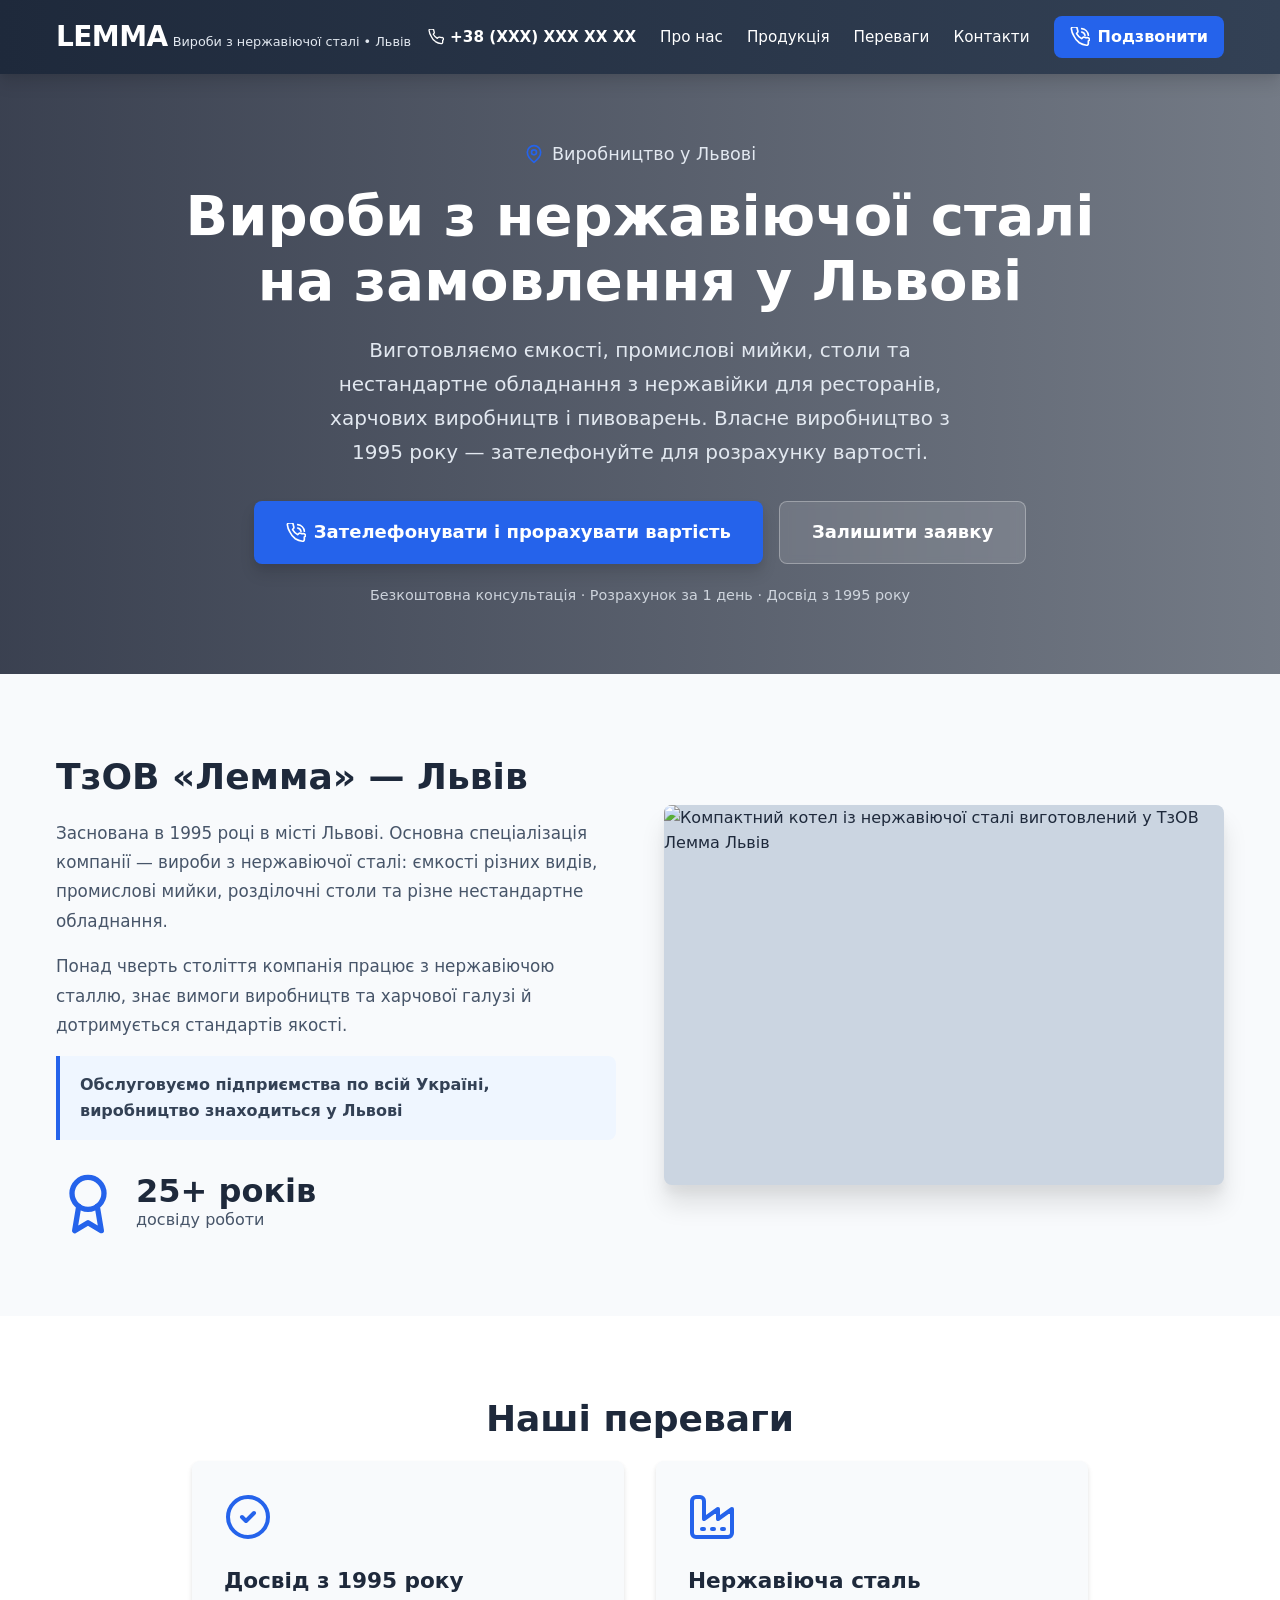
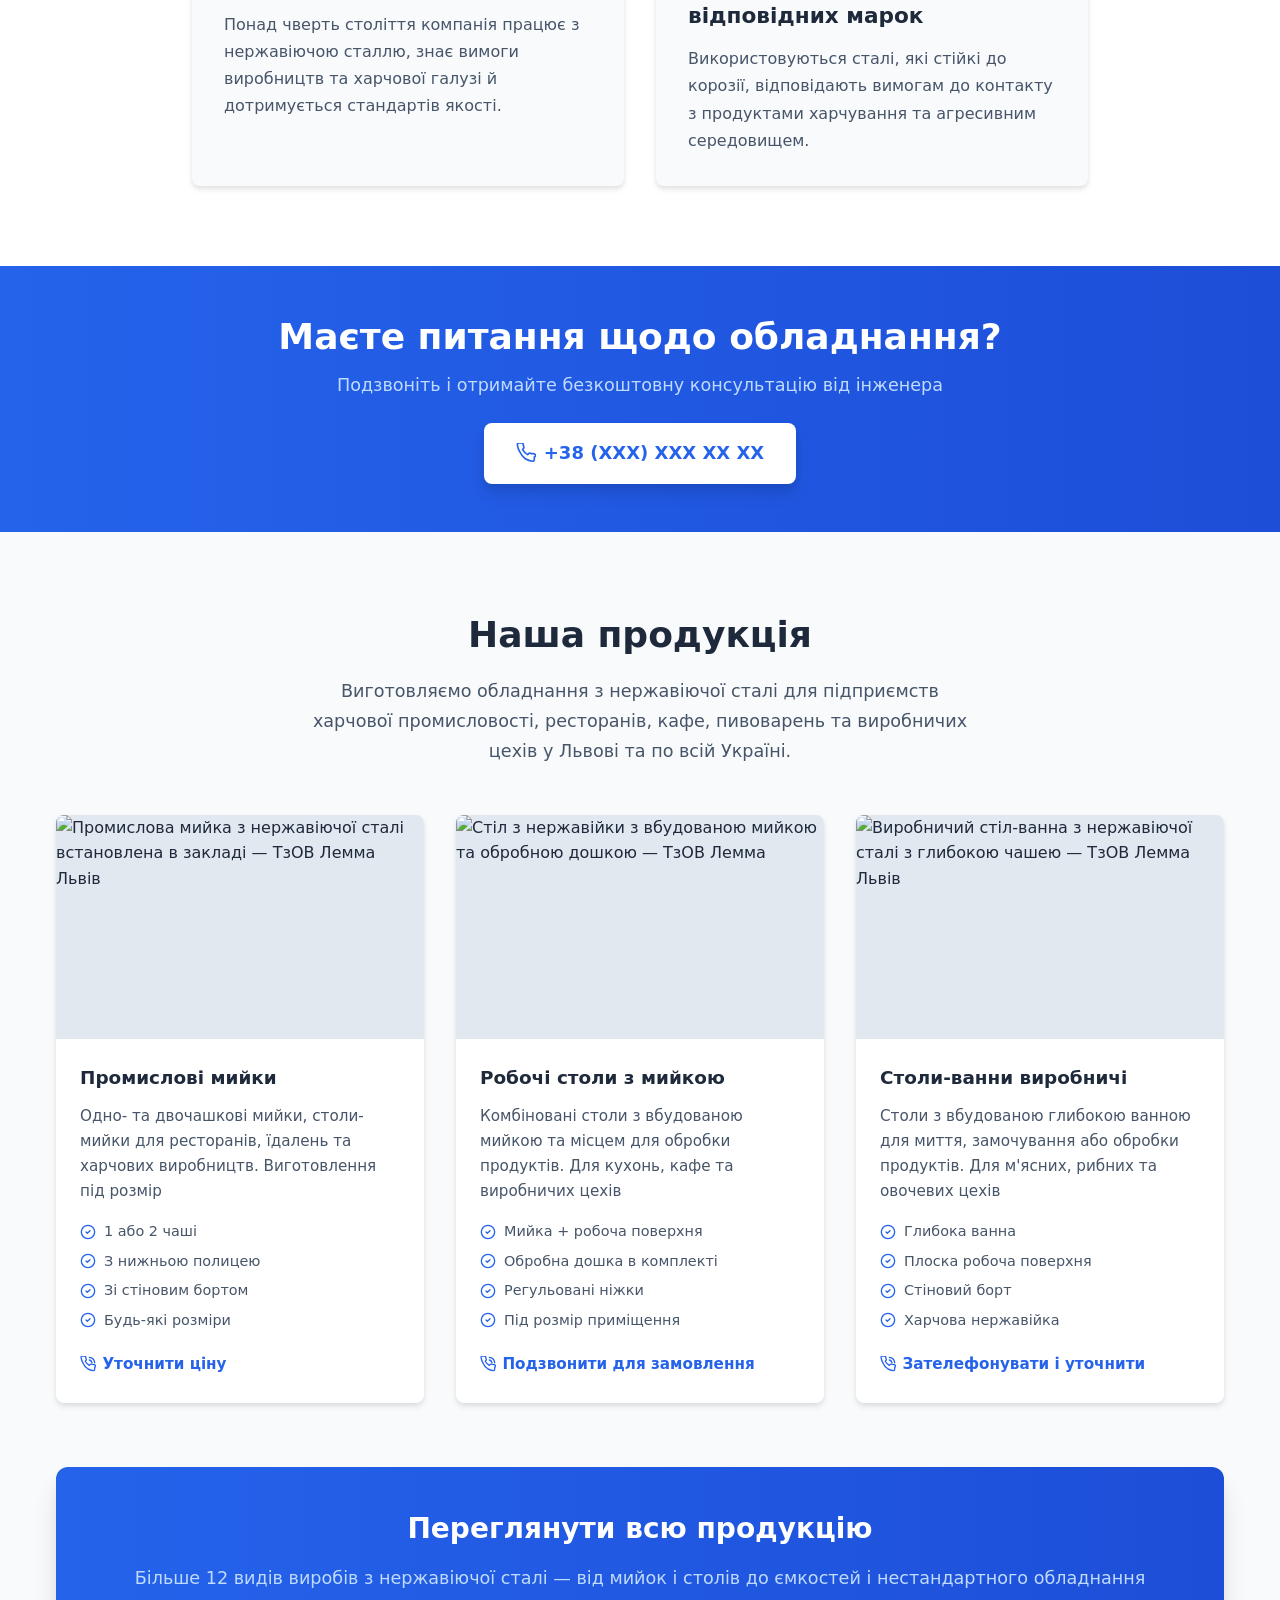
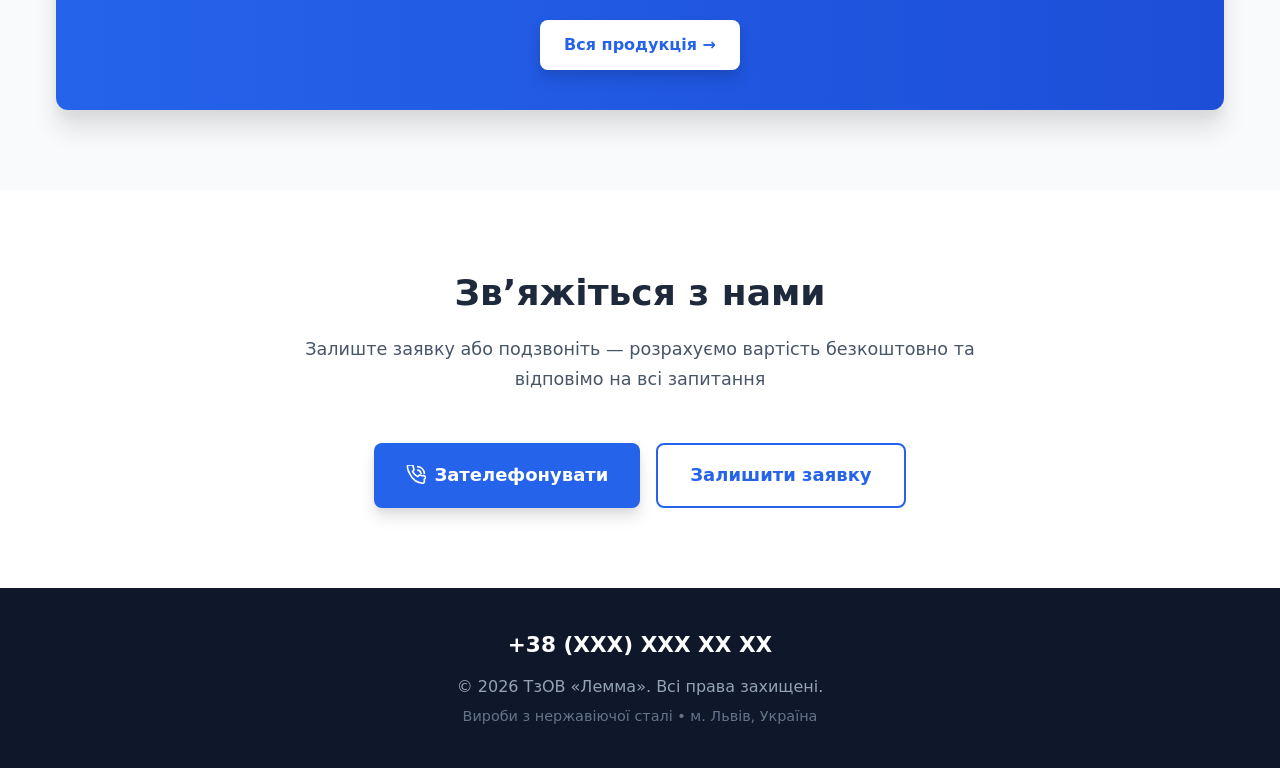
==== commit 9d7666b1: "fix: ghost button invisible on white bg, hero CTA buttons full-width on mobile" ====
--- a/index.html
+++ b/index.html
@@ -436,7 +436,7 @@
           </svg>
           Зателефонувати
         </a>
-        <a href="contacts.html" class="btn btn--ghost btn--lg">Залишити заявку</a>
+        <a href="contacts.html" class="btn btn--outline btn--lg">Залишити заявку</a>
       </div>
     </div>
   </section>
--- a/style.css
+++ b/style.css
@@ -100,6 +100,13 @@
 }
 .btn--ghost:hover { background: rgba(255,255,255,.22); }
 
+.btn--outline {
+  background: transparent;
+  color: var(--color-blue);
+  border: 2px solid var(--color-blue);
+}
+.btn--outline:hover { background: rgba(37,99,235,.06); }
+
 .btn--white {
   background: var(--color-white);
   color: var(--color-blue);
@@ -236,6 +243,13 @@
   flex-wrap: wrap;
   gap: 1rem;
   justify-content: center;
+}
+
+@media (max-width: 767px) {
+  .hero__cta .btn {
+    width: 100%;
+    justify-content: center;
+  }
 }
 
 .section {
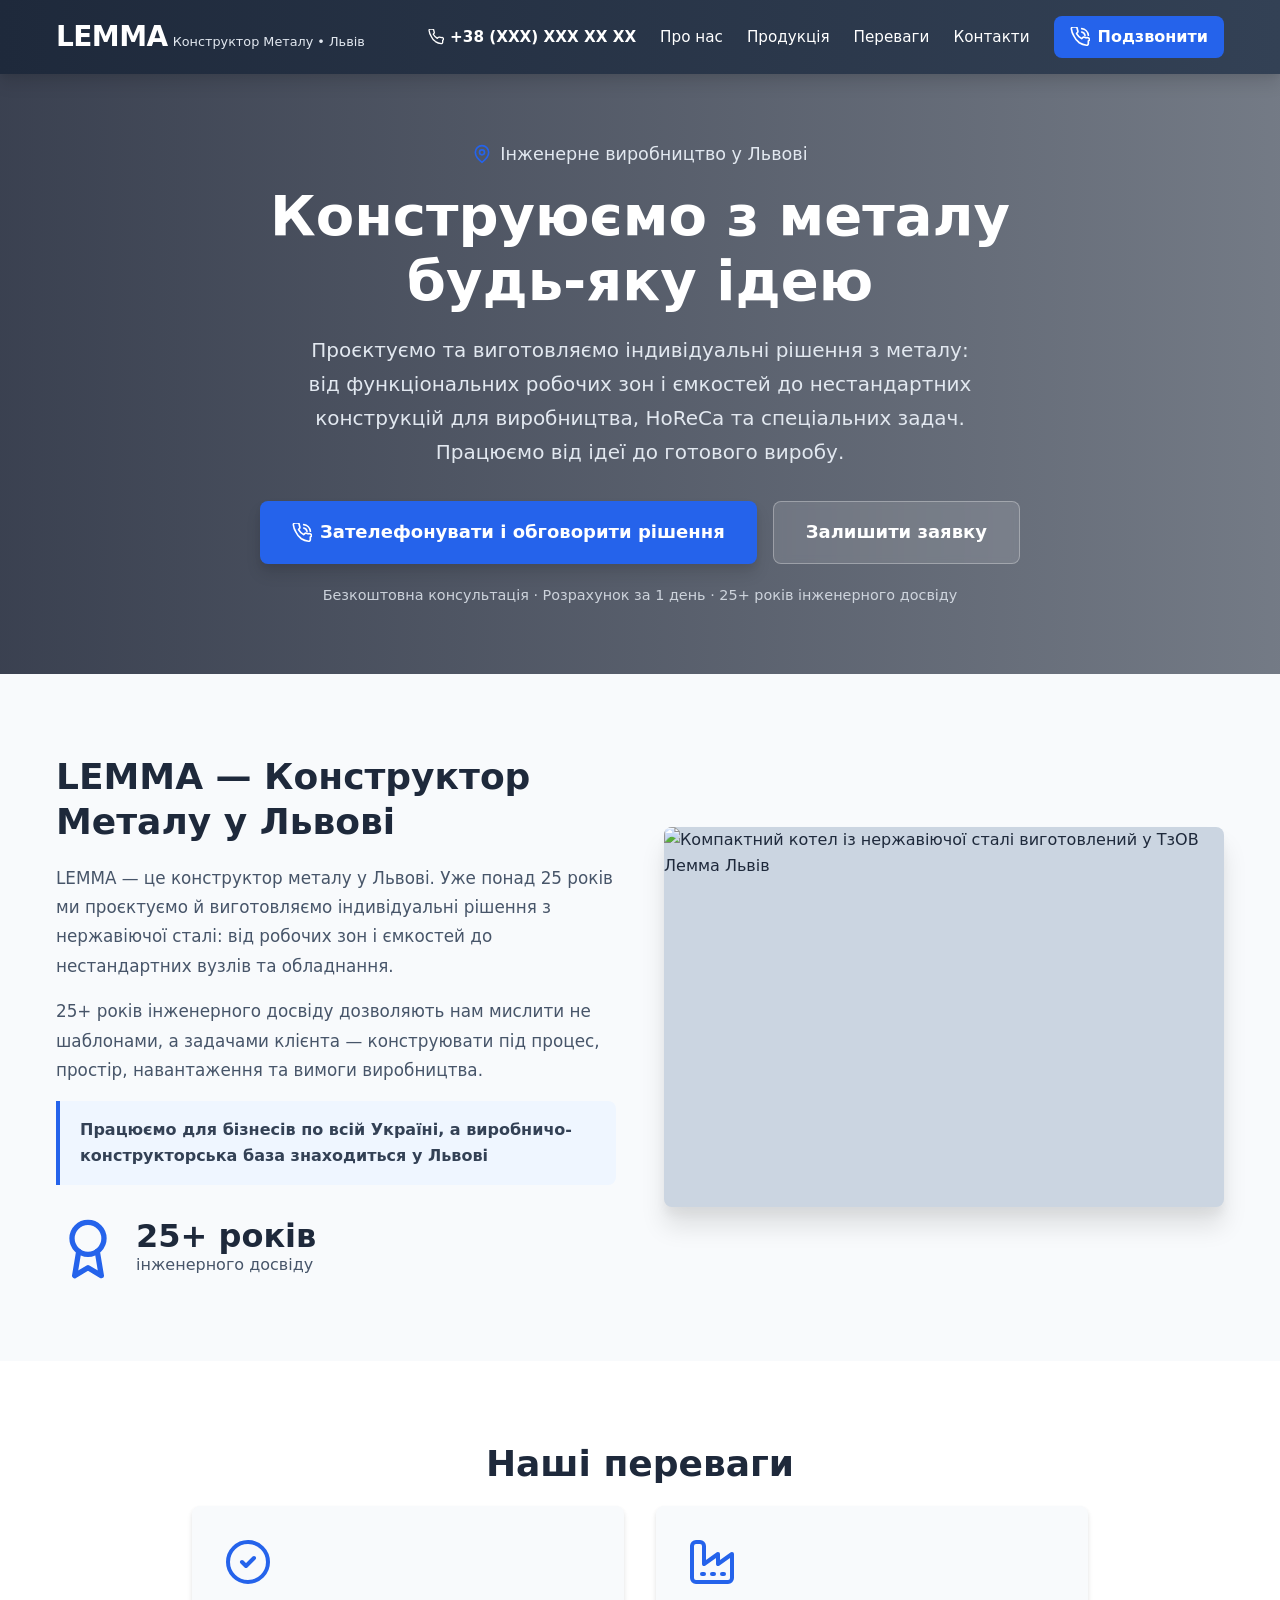
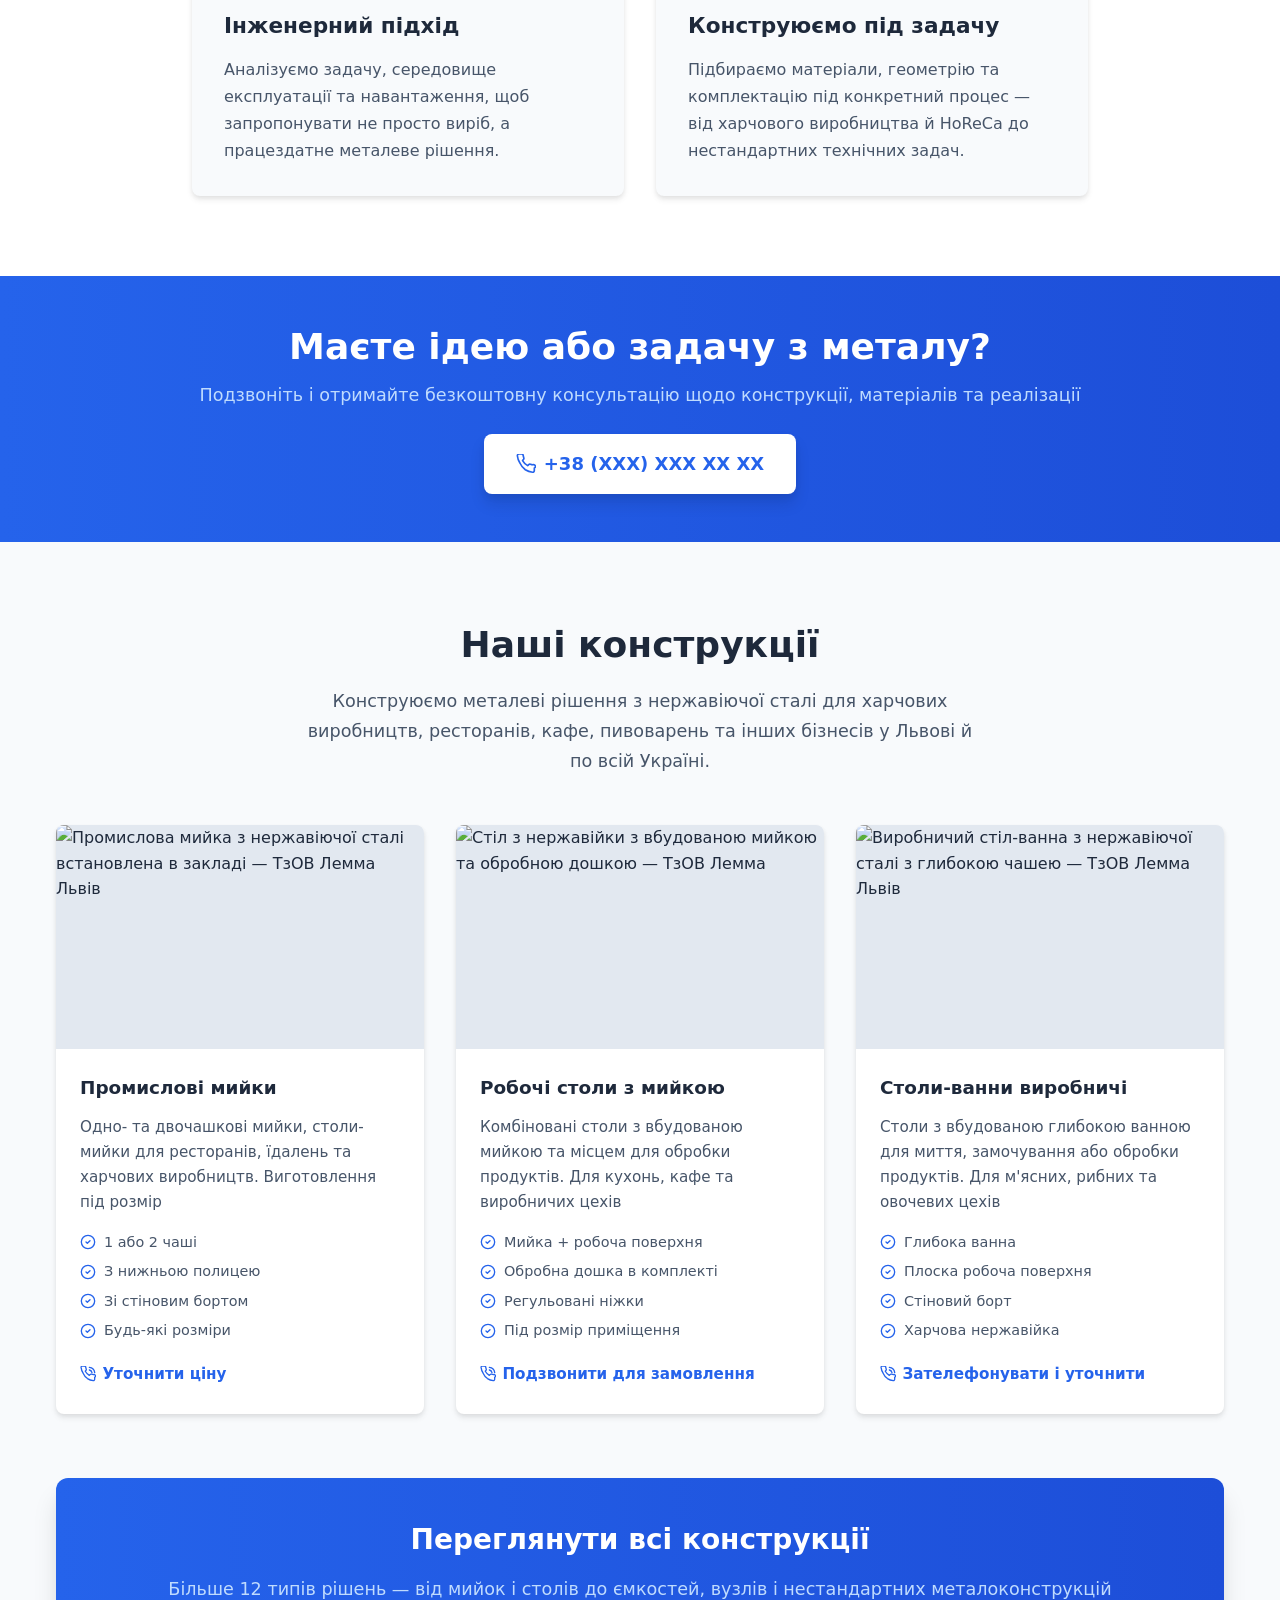
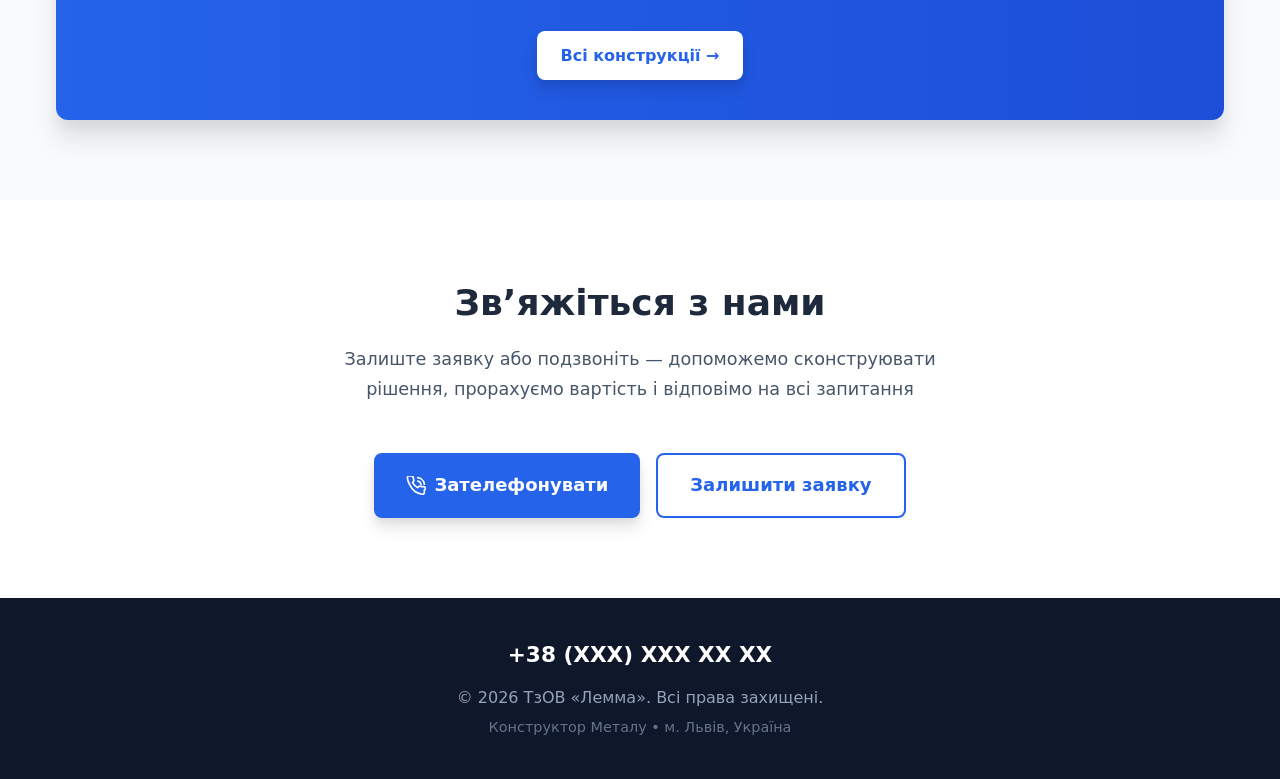
==== commit 982256df: "rebrand: transform from metal company to "Конструктор Металу" concept across all pages" ====
--- a/index.html
+++ b/index.html
@@ -3,9 +3,9 @@
 <head>
   <meta charset="UTF-8" />
   <meta name="viewport" content="width=device-width, initial-scale=1.0" />
-  <title>Вироби з нержавіючої сталі у Львові | ТзОВ Лемма — замовити за телефоном</title>
-  <meta name="description" content="ТзОВ Лемма — виготовлення ємкостей, промислових мийок, розділочних столів і нестандартного обладнання з нержавіючої сталі у Львові з 1995 року. Телефонуйте для уточнення номеру." />
-  <meta name="keywords" content="нержавіюча сталь Львів, ємкості з нержавіючої сталі, промислові мийки, розділочні столи, обладнання для харчової промисловості, нестандартне обладнання нержавійка" />
+  <title>LEMMA — Конструктор Металу | Інженерні рішення зі сталі, Львів</title>
+  <meta name="description" content="LEMMA — конструктор металу у Львові. Конструюємо інженерні рішення зі сталі: від робочих зон та ємкостей до нестандартних металоконструкцій під задачу бізнесу." />
+  <meta name="keywords" content="конструктор металу, LEMMA Львів, інженерні рішення зі сталі, металоконструкції Львів, нержавіюча сталь на замовлення, нестандартні металеві рішення" />
   <meta name="author" content="ТзОВ Лемма" />
   <meta name="robots" content="index, follow" />
   <meta name="geo.region" content="UA-46" />
@@ -17,8 +17,8 @@
 
   <meta property="og:type" content="website" />
   <meta property="og:url" content="https://lemma-lviv.com/" />
-  <meta property="og:title" content="Вироби з нержавіючої сталі у Львові | ТзОВ Лемма" />
-  <meta property="og:description" content="Виготовлення ємкостей, промислових мийок, розділочних столів та нестандартного обладнання з нержавіючої сталі у Львові з 1995 року." />
+  <meta property="og:title" content="LEMMA — Конструктор Металу | Інженерні рішення зі сталі, Львів" />
+  <meta property="og:description" content="LEMMA — конструктор металу у Львові. Конструюємо індивідуальні металеві рішення для виробництва, HoReCa та нестандартних задач." />
   <meta property="og:locale" content="uk_UA" />
   <meta property="og:image" content="https://lh3.googleusercontent.com/p/AF1QipNg-fzM9fMhloIhghqFfSTjrQe5AQtWev2y4U-A=s1360-w1360-h1020-rw" />
 
@@ -26,9 +26,9 @@
   {
     "@context": "https://schema.org",
     "@type": "ManufacturingBusiness",
-    "name": "ТзОВ «Лемма»",
+    "name": "LEMMA — Конструктор Металу",
     "alternateName": "Lemma",
-    "description": "Виготовлення виробів з нержавіючої сталі у Львові з 1995 року: ємкості, промислові мийки, розділочні столи, нестандартне обладнання для харчової промисловості.",
+    "description": "LEMMA — творчо-інженерна студія металу у Львові. Конструюємо індивідуальні рішення з нержавіючої сталі: робочі зони, ємкості, металоконструкції та нестандартне обладнання під конкретну задачу.",
     "url": "https://lemma-lviv.com",
     "telephone": "+380XXXXXXXXX",
     "email": "info@example.com",
@@ -58,7 +58,7 @@
     "foundingDate": "1995",
     "hasOfferCatalog": {
       "@type": "OfferCatalog",
-      "name": "Вироби з нержавіючої сталі",
+      "name": "Конструктор Металу",
       "itemListElement": [
         { "@type": "Offer", "itemOffered": { "@type": "Product", "name": "Промислові мийки" } },
         { "@type": "Offer", "itemOffered": { "@type": "Product", "name": "Робочі столи з мийкою" } },
@@ -81,7 +81,7 @@
   {
     "@context": "https://schema.org",
     "@type": "WebSite",
-    "name": "ТзОВ «Лемма» — вироби з нержавіючої сталі у Львові",
+    "name": "LEMMA — Конструктор Металу у Львові",
     "url": "https://lemma-lviv.com"
   }
   </script>
@@ -168,7 +168,7 @@
       <div class="header__brand">
         <a href="index.html" style="text-decoration:none;color:inherit">
           <strong class="header__title">LEMMA</strong>
-          <span class="header__sub">Вироби з нержавіючої сталі • Львів</span>
+          <span class="header__sub">Конструктор Металу • Львів</span>
         </a>
       </div>
       <div class="header__right">
@@ -227,13 +227,13 @@
           <path d="M20 10c0 6-8 12-8 12s-8-6-8-12a8 8 0 0 1 16 0Z"/>
           <circle cx="12" cy="10" r="3"/>
         </svg>
-        <span>Виробництво у Львові</span>
+        <span>Інженерне виробництво у Львові</span>
       </div>
       <h1 class="hero__title">
-        Вироби з нержавіючої сталі<br />на замовлення у Львові
+        Конструюємо з металу<br />будь-яку ідею
       </h1>
       <p class="hero__sub">
-        Виготовляємо ємкості, промислові мийки, столи та нестандартне обладнання з нержавійки для ресторанів, харчових виробництв і пивоварень. Власне виробництво з 1995 року — зателефонуйте для розрахунку вартості.
+        Проєктуємо та виготовляємо індивідуальні рішення з металу: від функціональних робочих зон і ємкостей до нестандартних конструкцій для виробництва, HoReCa та спеціальних задач. Працюємо від ідеї до готового виробу.
       </p>
       <div class="hero__cta">
         <a href="tel:+380XXXXXXXXX" class="btn btn--primary btn--lg">
@@ -242,26 +242,26 @@
             <path d="M14.05 2a9 9 0 0 1 8 7.94"/>
             <path d="M14.05 6A5 5 0 0 1 18 10"/>
           </svg>
-          Зателефонувати і прорахувати вартість
+          Зателефонувати і обговорити рішення
         </a>
         <a href="contacts.html" class="btn btn--ghost btn--lg">Залишити заявку</a>
       </div>
-      <p class="hero__trust">Безкоштовна консультація · Розрахунок за 1 день · Досвід з 1995 року</p>
+      <p class="hero__trust">Безкоштовна консультація · Розрахунок за 1 день · 25+ років інженерного досвіду</p>
     </div>
   </section>
 
   <section id="about" class="section section--gray" aria-labelledby="about-heading" itemscope itemtype="https://schema.org/Organization">
     <div class="container about__grid">
       <div class="about__text">
-        <h2 class="section__title" id="about-heading" itemprop="name">ТзОВ «Лемма» — Львів</h2>
+        <h2 class="section__title" id="about-heading" itemprop="name">LEMMA — Конструктор Металу у Львові</h2>
         <p class="section__body" itemprop="description">
-          Заснована в 1995 році в місті Львові. Основна спеціалізація компанії — вироби з нержавіючої сталі: ємкості різних видів, промислові мийки, розділочні столи та різне нестандартне обладнання.
+          LEMMA — це конструктор металу у Львові. Уже понад 25 років ми проєктуємо й виготовляємо індивідуальні рішення з нержавіючої сталі: від робочих зон і ємкостей до нестандартних вузлів та обладнання.
         </p>
         <p class="section__body">
-          Понад чверть століття компанія працює з нержавіючою сталлю, знає вимоги виробництв та харчової галузі й дотримується стандартів якості.
+          25+ років інженерного досвіду дозволяють нам мислити не шаблонами, а задачами клієнта — конструювати під процес, простір, навантаження та вимоги виробництва.
         </p>
         <div class="highlight-box">
-          <p>Обслуговуємо підприємства по всій Україні, виробництво знаходиться у Львові</p>
+          <p>Працюємо для бізнесів по всій Україні, а виробничо-конструкторська база знаходиться у Львові</p>
         </div>
         <div class="about__badge">
           <svg class="icon icon--xl icon--blue" viewBox="0 0 24 24" fill="none" stroke="currentColor" stroke-width="2" stroke-linecap="round" stroke-linejoin="round">
@@ -270,7 +270,7 @@
           </svg>
           <div>
             <p class="about__badge-num">25+ років</p>
-            <p class="about__badge-label">досвіду роботи</p>
+            <p class="about__badge-label">інженерного досвіду</p>
           </div>
         </div>
       </div>
@@ -296,8 +296,8 @@
             <circle cx="12" cy="12" r="10"/>
             <path d="m9 12 2 2 4-4"/>
           </svg>
-          <h3 class="adv-card__title">Досвід з 1995 року</h3>
-          <p class="adv-card__text">Понад чверть століття компанія працює з нержавіючою сталлю, знає вимоги виробництв та харчової галузі й дотримується стандартів якості.</p>
+          <h3 class="adv-card__title">Інженерний підхід</h3>
+          <p class="adv-card__text">Аналізуємо задачу, середовище експлуатації та навантаження, щоб запропонувати не просто виріб, а працездатне металеве рішення.</p>
         </div>
 
         <div class="adv-card">
@@ -305,8 +305,8 @@
             <path d="M2 20a2 2 0 0 0 2 2h16a2 2 0 0 0 2-2V8l-7 5V8l-7 5V4a2 2 0 0 0-2-2H4a2 2 0 0 0-2 2Z"/>
             <path d="M17 18h1"/><path d="M12 18h1"/><path d="M7 18h1"/>
           </svg>
-          <h3 class="adv-card__title">Нержавіюча сталь відповідних марок</h3>
-          <p class="adv-card__text">Використовуються сталі, які стійкі до корозії, відповідають вимогам до контакту з продуктами харчування та агресивним середовищем.</p>
+          <h3 class="adv-card__title">Конструюємо під задачу</h3>
+          <p class="adv-card__text">Підбираємо матеріали, геометрію та комплектацію під конкретний процес — від харчового виробництва й HoReCa до нестандартних технічних задач.</p>
         </div>
 
       </div>
@@ -315,8 +315,8 @@
 
   <section class="section section--cta-mid" aria-label="Заклик до дії">
     <div class="container" style="text-align:center">
-      <h3 class="section__title section__title--center" style="color:#fff;margin-bottom:0.75rem">Маєте питання щодо обладнання?</h3>
-      <p style="color:#bfdbfe;margin-bottom:1.5rem;font-size:1.1rem">Подзвоніть і отримайте безкоштовну консультацію від інженера</p>
+      <h3 class="section__title section__title--center" style="color:#fff;margin-bottom:0.75rem">Маєте ідею або задачу з металу?</h3>
+      <p style="color:#bfdbfe;margin-bottom:1.5rem;font-size:1.1rem">Подзвоніть і отримайте безкоштовну консультацію щодо конструкції, матеріалів та реалізації</p>
       <a href="tel:+380XXXXXXXXX" class="btn btn--white btn--lg">
         <svg class="icon" viewBox="0 0 24 24" fill="none" stroke="currentColor" stroke-width="2" stroke-linecap="round" stroke-linejoin="round"><path d="M22 16.92v3a2 2 0 0 1-2.18 2 19.79 19.79 0 0 1-8.63-3.07A19.5 19.5 0 0 1 4.69 10.8a19.79 19.79 0 0 1-3.07-8.72A2 2 0 0 1 3.62 0h3a2 2 0 0 1 2 1.72c.127.96.361 1.903.7 2.81a2 2 0 0 1-.45 2.11L7.91 7.91a16 16 0 0 0 6.06 6.06l1.27-1.27a2 2 0 0 1 2.11-.45c.907.339 1.85.573 2.81.7A2 2 0 0 1 22 16.92z"/></svg>
         +38 (XXX) XXX XX XX
@@ -326,9 +326,9 @@
 
     <section id="products" class="section section--gray" aria-labelledby="products-heading">
     <div class="container">
-      <h2 class="section__title section__title--center" id="products-heading">Наша продукція</h2>
+      <h2 class="section__title section__title--center" id="products-heading">Наші конструкції</h2>
       <p class="section__sub section__sub--center">
-        Виготовляємо обладнання з нержавіючої сталі для підприємств харчової промисловості, ресторанів, кафе, пивоварень та виробничих цехів у Львові та по всій Україні.
+        Конструюємо металеві рішення з нержавіючої сталі для харчових виробництв, ресторанів, кафе, пивоварень та інших бізнесів у Львові й по всій Україні.
       </p>
 
       <div class="products__grid">
@@ -414,10 +414,10 @@
       </div>
 
       <div class="products__cta">
-        <h3 class="products__cta-title">Переглянути всю продукцію</h3>
-        <p class="products__cta-sub">Більше 12 видів виробів з нержавіючої сталі &mdash; від мийок і столів до ємкостей і нестандартного обладнання</p>
+        <h3 class="products__cta-title">Переглянути всі конструкції</h3>
+        <p class="products__cta-sub">Більше 12 типів рішень &mdash; від мийок і столів до ємкостей, вузлів і нестандартних металоконструкцій</p>
         <a href="products.html" class="btn btn--white">
-          Вся продукція &rarr;
+          Всі конструкції &rarr;
         </a>
       </div>
     </div>
@@ -426,7 +426,7 @@
   <section class="section section--white" aria-label="Контакти">
     <div class="container" style="text-align:center">
       <h2 class="section__title section__title--center">Зв’яжіться з нами</h2>
-      <p class="section__sub section__sub--center">Залиште заявку або подзвоніть &mdash; розрахуємо вартість безкоштовно та відповімо на всі запитання</p>
+      <p class="section__sub section__sub--center">Залиште заявку або подзвоніть &mdash; допоможемо сконструювати рішення, прорахуємо вартість і відповімо на всі запитання</p>
       <div class="hero__cta" style="justify-content:center;flex-wrap:wrap">
         <a href="tel:+380XXXXXXXXX" class="btn btn--primary btn--lg">
           <svg class="icon" viewBox="0 0 24 24" fill="none" stroke="currentColor" stroke-width="2" stroke-linecap="round" stroke-linejoin="round">
@@ -449,7 +449,7 @@
     <div class="container footer__inner">
       <a href="tel:+380XXXXXXXXX" class="footer__phone">+38 (XXX) XXX XX XX</a>
       <p class="footer__copy">© <span id="year"></span> ТзОВ «Лемма». Всі права захищені.</p>
-      <p class="footer__sub">Вироби з нержавіючої сталі • м. Львів, Україна</p>
+      <p class="footer__sub">Конструктор Металу • м. Львів, Україна</p>
     </div>
   </footer>
 
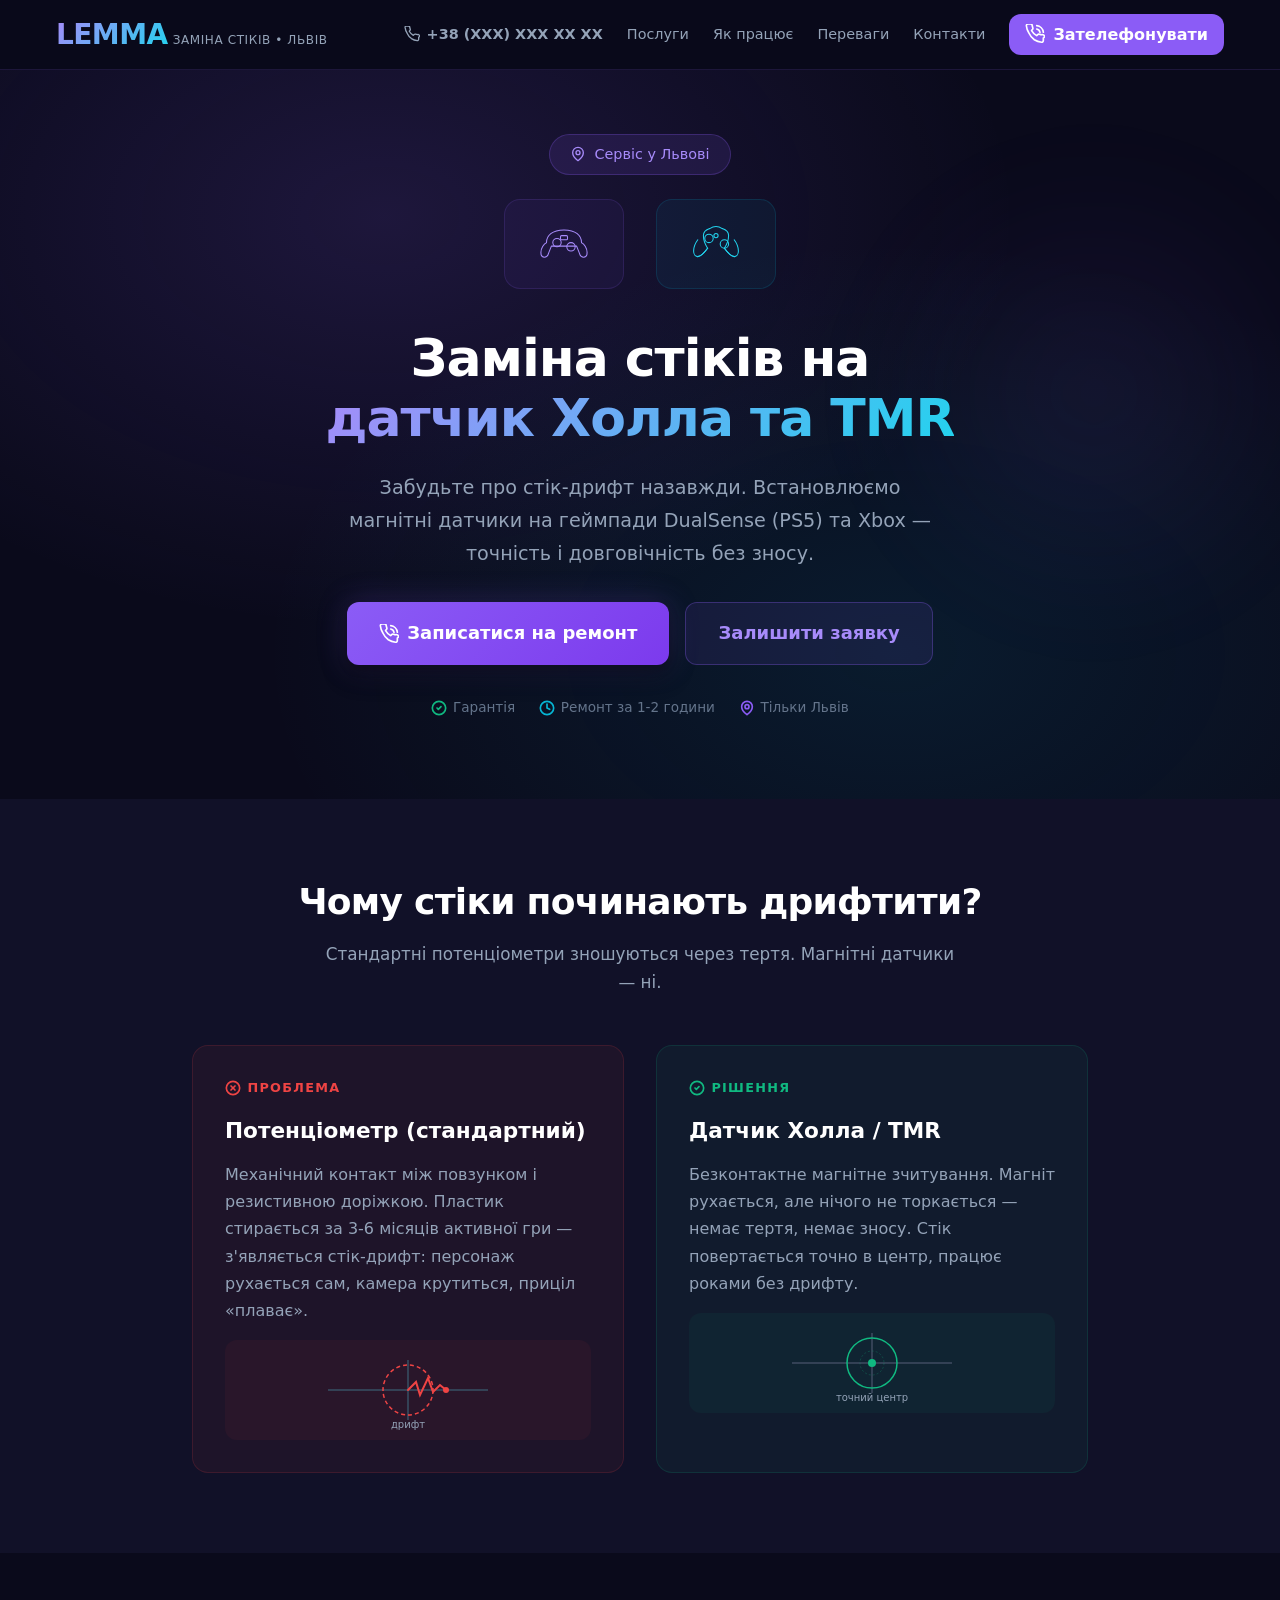
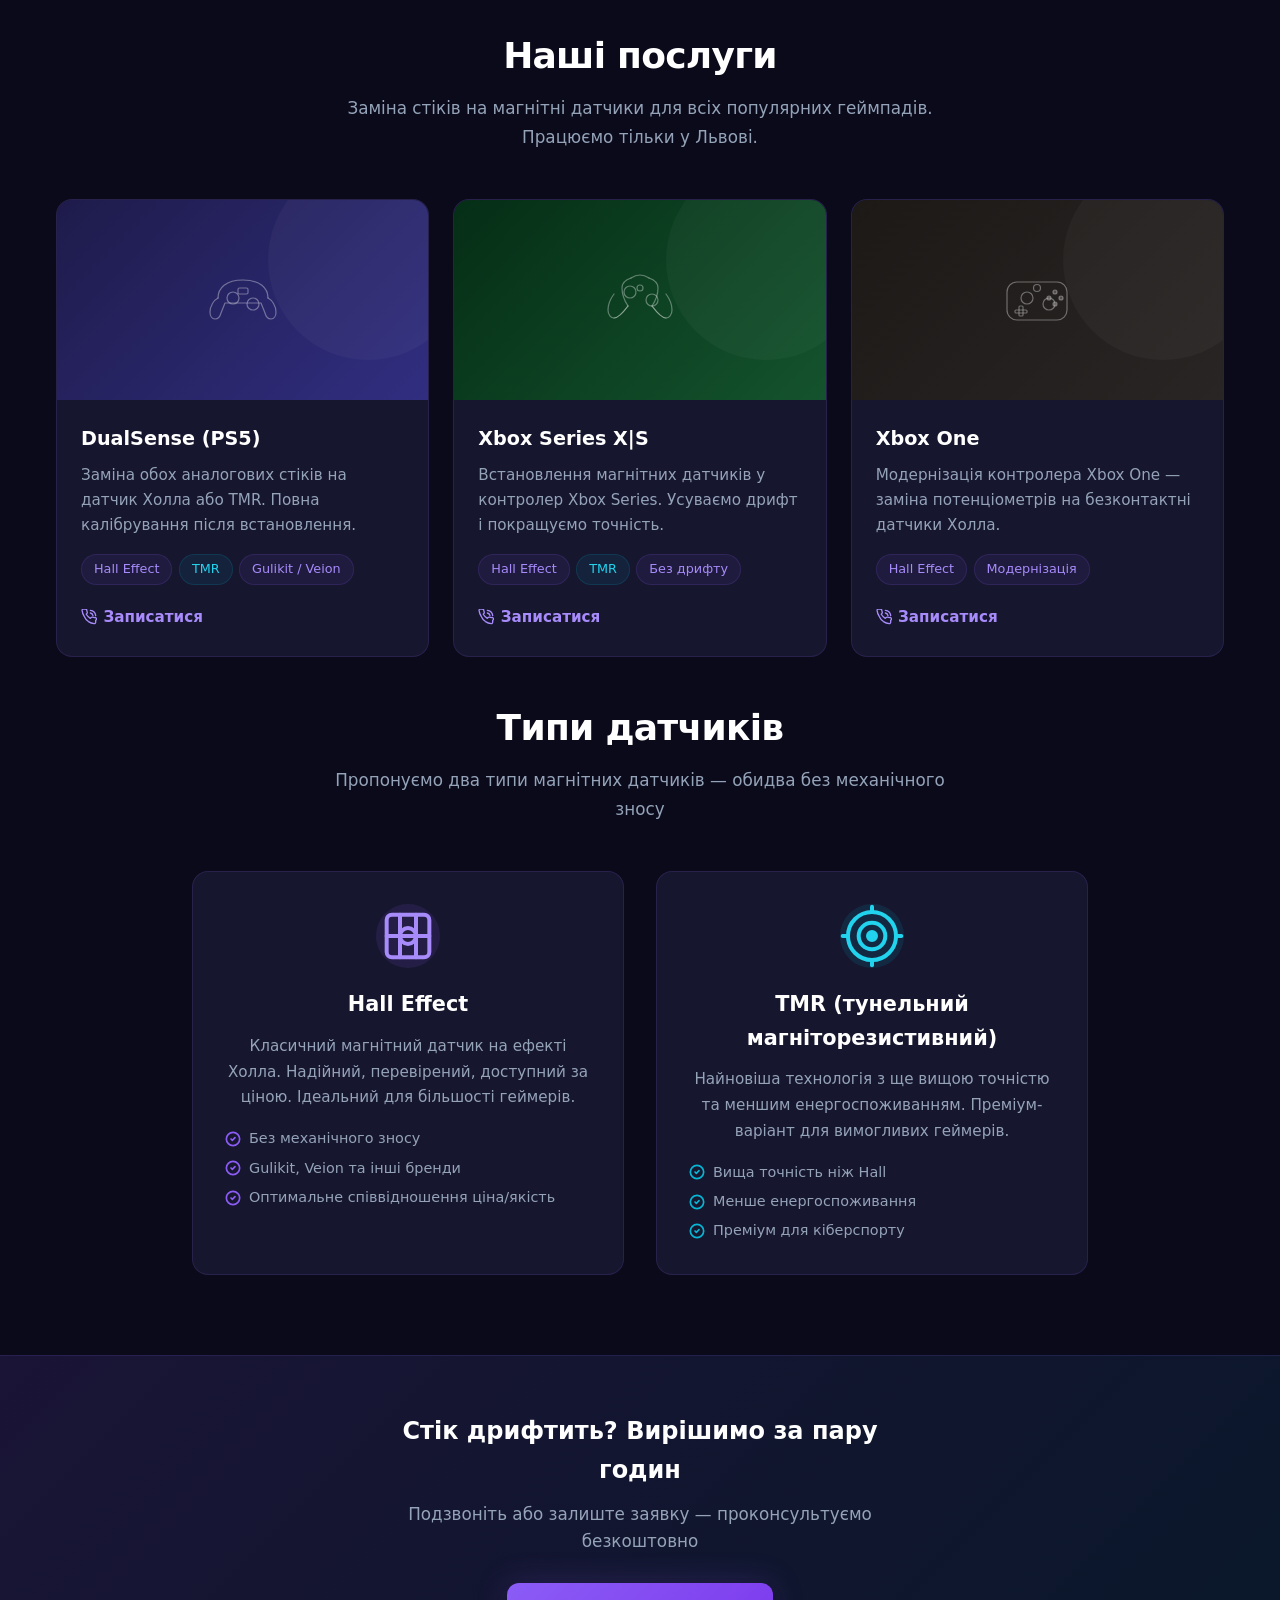
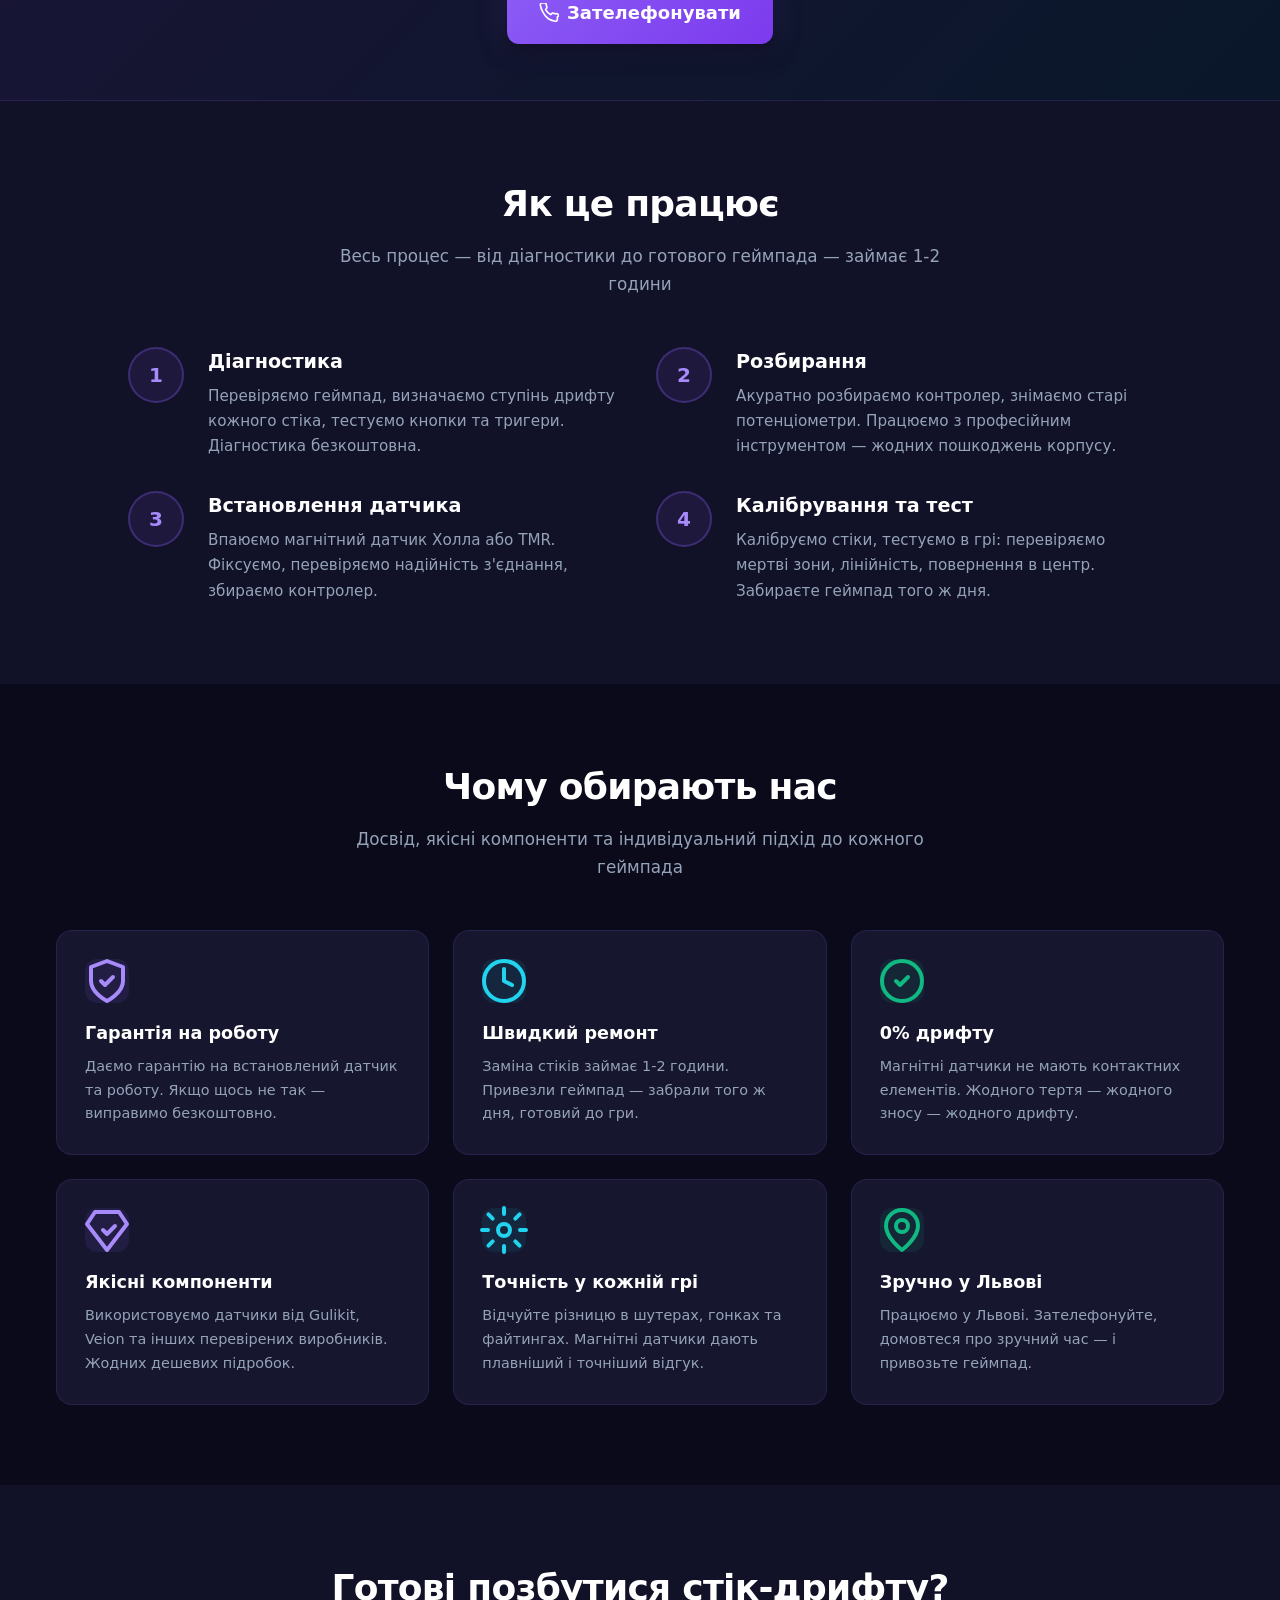
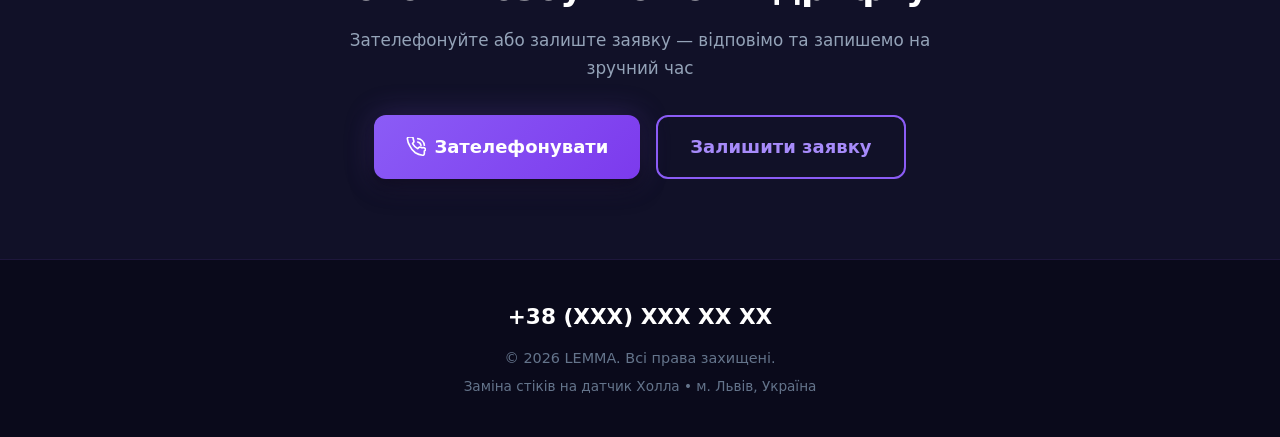
==== commit 04efdb93: "feat: rebrand site to gamepad stick replacement service (Hall/TMR sensors) Complete site overhaul fr" ====
--- a/index.html
+++ b/index.html
@@ -3,36 +3,33 @@
 <head>
   <meta charset="UTF-8" />
   <meta name="viewport" content="width=device-width, initial-scale=1.0" />
-  <title>LEMMA — Конструктор Металу | Інженерні рішення зі сталі, Львів</title>
-  <meta name="description" content="LEMMA — конструктор металу у Львові. Конструюємо інженерні рішення зі сталі: від робочих зон та ємкостей до нестандартних металоконструкцій під задачу бізнесу." />
-  <meta name="keywords" content="конструктор металу, LEMMA Львів, інженерні рішення зі сталі, металоконструкції Львів, нержавіюча сталь на замовлення, нестандартні металеві рішення" />
-  <meta name="author" content="ТзОВ Лемма" />
+  <title>Заміна стіків на датчик Холла / TMR у Львові | LEMMA — ремонт геймпадів</title>
+  <meta name="description" content="Заміна стіків на датчик Холла та TMR у Львові. Ремонт геймпадів DualSense (PS5), Xbox Series, Xbox One — забудьте про стік-дрифт назавжди. Гарантія, ремонт за 1-2 години." />
+  <meta name="keywords" content="заміна стіків Львів, датчик Холла геймпад, TMR датчик, ремонт DualSense Львів, ремонт Xbox геймпада, стік дрифт, hall effect стіки, заміна стіків PS5, ремонт геймпадів Львів" />
+  <meta name="author" content="LEMMA" />
   <meta name="robots" content="index, follow" />
   <meta name="geo.region" content="UA-46" />
   <meta name="geo.placename" content="Львів" />
   <link rel="canonical" href="https://lemma-lviv.com/" />
 
-  <link rel="icon" href="data:image/svg+xml,<svg xmlns='http://www.w3.org/2000/svg' viewBox='0 0 32 32'><rect width='32' height='32' rx='6' fill='%231e3a5f'/><text x='16' y='23' font-family='Arial,sans-serif' font-size='20' font-weight='700' text-anchor='middle' fill='white'>L</text></svg>" type="image/svg+xml" />
-  <link rel="apple-touch-icon" href="data:image/svg+xml,<svg xmlns='http://www.w3.org/2000/svg' viewBox='0 0 32 32'><rect width='32' height='32' rx='6' fill='%231e3a5f'/><text x='16' y='23' font-family='Arial,sans-serif' font-size='20' font-weight='700' text-anchor='middle' fill='white'>L</text></svg>" />
+  <link rel="icon" href="data:image/svg+xml,<svg xmlns='http://www.w3.org/2000/svg' viewBox='0 0 32 32'><rect width='32' height='32' rx='6' fill='%238b5cf6'/><text x='16' y='23' font-family='Arial,sans-serif' font-size='20' font-weight='700' text-anchor='middle' fill='white'>L</text></svg>" type="image/svg+xml" />
+  <link rel="apple-touch-icon" href="data:image/svg+xml,<svg xmlns='http://www.w3.org/2000/svg' viewBox='0 0 32 32'><rect width='32' height='32' rx='6' fill='%238b5cf6'/><text x='16' y='23' font-family='Arial,sans-serif' font-size='20' font-weight='700' text-anchor='middle' fill='white'>L</text></svg>" />
 
   <meta property="og:type" content="website" />
   <meta property="og:url" content="https://lemma-lviv.com/" />
-  <meta property="og:title" content="LEMMA — Конструктор Металу | Інженерні рішення зі сталі, Львів" />
-  <meta property="og:description" content="LEMMA — конструктор металу у Львові. Конструюємо індивідуальні металеві рішення для виробництва, HoReCa та нестандартних задач." />
+  <meta property="og:title" content="Заміна стіків на датчик Холла / TMR у Львові | LEMMA" />
+  <meta property="og:description" content="Забудьте про стік-дрифт назавжди. Встановлюємо магнітні датчики на геймпади DualSense та Xbox у Львові." />
   <meta property="og:locale" content="uk_UA" />
-  <meta property="og:image" content="https://lh3.googleusercontent.com/p/AF1QipNg-fzM9fMhloIhghqFfSTjrQe5AQtWev2y4U-A=s1360-w1360-h1020-rw" />
 
   <script type="application/ld+json">
   {
     "@context": "https://schema.org",
-    "@type": "ManufacturingBusiness",
-    "name": "LEMMA — Конструктор Металу",
-    "alternateName": "Lemma",
-    "description": "LEMMA — творчо-інженерна студія металу у Львові. Конструюємо індивідуальні рішення з нержавіючої сталі: робочі зони, ємкості, металоконструкції та нестандартне обладнання під конкретну задачу.",
+    "@type": "LocalBusiness",
+    "name": "LEMMA — заміна стіків на датчик Холла",
+    "alternateName": "Lemma Lviv",
+    "description": "Заміна аналогових стіків на магнітні датчики Холла та TMR у геймпадах DualSense, Xbox Series, Xbox One у Львові. Ремонт стік-дрифту з гарантією.",
     "url": "https://lemma-lviv.com",
     "telephone": "+380XXXXXXXXX",
-    "email": "info@example.com",
-    "image": "https://lh3.googleusercontent.com/p/AF1QipNg-fzM9fMhloIhghqFfSTjrQe5AQtWev2y4U-A=s1360-w1360-h1020-rw",
     "priceRange": "₴₴",
     "address": {
       "@type": "PostalAddress",
@@ -46,32 +43,24 @@
       "longitude": 24.0297
     },
     "areaServed": {
-      "@type": "Country",
-      "name": "Україна"
+      "@type": "City",
+      "name": "Львів"
     },
     "openingHoursSpecification": {
       "@type": "OpeningHoursSpecification",
-      "dayOfWeek": ["Monday","Tuesday","Wednesday","Thursday","Friday"],
-      "opens": "09:00",
-      "closes": "18:00"
+      "dayOfWeek": ["Monday","Tuesday","Wednesday","Thursday","Friday","Saturday"],
+      "opens": "10:00",
+      "closes": "19:00"
     },
-    "foundingDate": "1995",
     "hasOfferCatalog": {
       "@type": "OfferCatalog",
-      "name": "Конструктор Металу",
+      "name": "Послуги з ремонту геймпадів",
       "itemListElement": [
-        { "@type": "Offer", "itemOffered": { "@type": "Product", "name": "Промислові мийки" } },
-        { "@type": "Offer", "itemOffered": { "@type": "Product", "name": "Робочі столи з мийкою" } },
-        { "@type": "Offer", "itemOffered": { "@type": "Product", "name": "Столи-ванни виробничі" } },
-        { "@type": "Offer", "itemOffered": { "@type": "Product", "name": "Стелажі для зберігання" } },
-        { "@type": "Offer", "itemOffered": { "@type": "Product", "name": "Настінні полиці" } },
-        { "@type": "Offer", "itemOffered": { "@type": "Product", "name": "Технологічні ванни та лотки" } },
-        { "@type": "Offer", "itemOffered": { "@type": "Product", "name": "Конічні ємкості та резервуари" } },
-        { "@type": "Offer", "itemOffered": { "@type": "Product", "name": "Ємкості для бродіння (ЦКТ)" } },
-        { "@type": "Offer", "itemOffered": { "@type": "Product", "name": "Фільтруючі кошики та сітки" } },
-        { "@type": "Offer", "itemOffered": { "@type": "Product", "name": "Печі для сауни (кам'янки)" } },
-        { "@type": "Offer", "itemOffered": { "@type": "Product", "name": "Шампури та аксесуари для мангалу" } },
-        { "@type": "Offer", "itemOffered": { "@type": "Product", "name": "Нестандартне обладнання на замовлення" } }
+        { "@type": "Offer", "itemOffered": { "@type": "Service", "name": "Заміна стіків DualSense (PS5) на датчик Холла" } },
+        { "@type": "Offer", "itemOffered": { "@type": "Service", "name": "Заміна стіків Xbox Series X|S на датчик Холла" } },
+        { "@type": "Offer", "itemOffered": { "@type": "Service", "name": "Заміна стіків Xbox One на датчик Холла" } },
+        { "@type": "Offer", "itemOffered": { "@type": "Service", "name": "Встановлення TMR-датчиків у геймпади" } },
+        { "@type": "Offer", "itemOffered": { "@type": "Service", "name": "Діагностика стік-дрифту" } }
       ]
     }
   }
@@ -81,12 +70,10 @@
   {
     "@context": "https://schema.org",
     "@type": "WebSite",
-    "name": "LEMMA — Конструктор Металу у Львові",
+    "name": "LEMMA — заміна стіків на датчик Холла у Львові",
     "url": "https://lemma-lviv.com"
   }
   </script>
-
-  <link rel="preconnect" href="https://lh3.googleusercontent.com" />
 
   <script async src="https://www.googletagmanager.com/gtag/js?id=AW-404092443"></script>
   <script>
@@ -95,66 +82,25 @@
     gtag('js', new Date());
     gtag('config', 'AW-404092443');
   </script>
-
   <script>
     function gtagSendEvent(url) {
-      var callback = function () {
-        if (typeof url === 'string') {
-          window.location = url;
-        }
-      };
-      gtag('event', 'conversion_event_contact', {
-        'event_callback': callback,
-        'event_timeout': 2000,
-      });
+      var callback = function () { if (typeof url === 'string') { window.location = url; } };
+      gtag('event', 'conversion_event_contact', { 'event_callback': callback, 'event_timeout': 2000 });
       return false;
     }
-  </script>
-
-  <!-- Google tag (gtag.js) event - delayed navigation helper -->
-  <script>
     function gtagSendEvent_1(url) {
-      var callback = function () {
-        if (typeof url === 'string') {
-          window.location = url;
-        }
-      };
-      gtag('event', 'conversion_event_contact_1', {
-        'event_callback': callback,
-        'event_timeout': 2000,
-      });
+      var callback = function () { if (typeof url === 'string') { window.location = url; } };
+      gtag('event', 'conversion_event_contact_1', { 'event_callback': callback, 'event_timeout': 2000 });
       return false;
     }
-  </script>
-
-  <!-- Google tag (gtag.js) event - delayed navigation helper -->
-  <script>
     function gtagSendEvent_2(url) {
-      var callback = function () {
-        if (typeof url === 'string') {
-          window.location = url;
-        }
-      };
-      gtag('event', 'conversion_event_contact_2', {
-        'event_callback': callback,
-        'event_timeout': 2000,
-      });
+      var callback = function () { if (typeof url === 'string') { window.location = url; } };
+      gtag('event', 'conversion_event_contact_2', { 'event_callback': callback, 'event_timeout': 2000 });
       return false;
     }
-  </script>
-
-  <!-- Google tag (gtag.js) event - delayed navigation helper (calls) -->
-  <script>
     function gtagSendEvent_3(url) {
-      var callback = function () {
-        if (typeof url === 'string') {
-          window.location = url;
-        }
-      };
-      gtag('event', 'conversion_event_contact_3', {
-        'event_callback': callback,
-        'event_timeout': 2000,
-      });
+      var callback = function () { if (typeof url === 'string') { window.location = url; } };
+      gtag('event', 'conversion_event_contact_3', { 'event_callback': callback, 'event_timeout': 2000 });
       return false;
     }
   </script>
@@ -168,7 +114,7 @@
       <div class="header__brand">
         <a href="index.html" style="text-decoration:none;color:inherit">
           <strong class="header__title">LEMMA</strong>
-          <span class="header__sub">Конструктор Металу • Львів</span>
+          <span class="header__sub">Заміна стіків &bull; Львів</span>
         </a>
       </div>
       <div class="header__right">
@@ -177,18 +123,14 @@
           +38 (XXX) XXX XX XX
         </a>
         <nav class="nav" id="nav" aria-label="Головна навігація">
-          <a href="#about">Про нас</a>
-          <a href="products.html">Продукція</a>
+          <a href="#services">Послуги</a>
+          <a href="#how-it-works">Як працює</a>
           <a href="#advantages">Переваги</a>
           <a href="contacts.html">Контакти</a>
         </nav>
         <a href="tel:+380XXXXXXXXX" class="btn btn--call">
-          <svg class="icon" viewBox="0 0 24 24" fill="none" stroke="currentColor" stroke-width="2" stroke-linecap="round" stroke-linejoin="round">
-            <path d="M22 16.92v3a2 2 0 0 1-2.18 2 19.79 19.79 0 0 1-8.63-3.07A19.5 19.5 0 0 1 4.69 10.8a19.79 19.79 0 0 1-3.07-8.72A2 2 0 0 1 3.62 0h3a2 2 0 0 1 2 1.72c.127.96.361 1.903.7 2.81a2 2 0 0 1-.45 2.11L7.91 7.91a16 16 0 0 0 6.06 6.06l1.27-1.27a2 2 0 0 1 2.11-.45c.907.339 1.85.573 2.81.7A2 2 0 0 1 22 16.92z"/>
-            <path d="M14.05 2a9 9 0 0 1 8 7.94"/>
-            <path d="M14.05 6A5 5 0 0 1 18 10"/>
-          </svg>
-          <span class="btn--call__label">Подзвонити</span>
+          <svg class="icon" viewBox="0 0 24 24" fill="none" stroke="currentColor" stroke-width="2" stroke-linecap="round" stroke-linejoin="round"><path d="M22 16.92v3a2 2 0 0 1-2.18 2 19.79 19.79 0 0 1-8.63-3.07A19.5 19.5 0 0 1 4.69 10.8a19.79 19.79 0 0 1-3.07-8.72A2 2 0 0 1 3.62 0h3a2 2 0 0 1 2 1.72c.127.96.361 1.903.7 2.81a2 2 0 0 1-.45 2.11L7.91 7.91a16 16 0 0 0 6.06 6.06l1.27-1.27a2 2 0 0 1 2.11-.45c.907.339 1.85.573 2.81.7A2 2 0 0 1 22 16.92z"/><path d="M14.05 2a9 9 0 0 1 8 7.94"/><path d="M14.05 6A5 5 0 0 1 18 10"/></svg>
+          <span class="btn--call__label">Зателефонувати</span>
         </a>
         <button class="burger" id="burger" aria-label="Меню" aria-expanded="false">
           <span></span><span></span><span></span>
@@ -198,242 +140,414 @@
   </header>
 
   <nav class="mobile-nav" id="mobileNav" aria-hidden="true" aria-label="Мобільна навігація">
-    <a href="#about"         class="mobile-nav__link">Про нас</a>
-    <a href="products.html"  class="mobile-nav__link">Продукція</a>
-    <a href="#advantages"    class="mobile-nav__link">Переваги</a>
-    <a href="contacts.html"  class="mobile-nav__link">Контакти</a>
+    <a href="#services"     class="mobile-nav__link">Послуги</a>
+    <a href="#how-it-works" class="mobile-nav__link">Як працює</a>
+    <a href="#advantages"   class="mobile-nav__link">Переваги</a>
+    <a href="contacts.html" class="mobile-nav__link">Контакти</a>
     <a href="tel:+380XXXXXXXXX" class="mobile-nav__link mobile-nav__link--phone">
       <svg class="icon icon--sm" viewBox="0 0 24 24" fill="none" stroke="currentColor" stroke-width="2" stroke-linecap="round" stroke-linejoin="round" aria-hidden="true"><path d="M22 16.92v3a2 2 0 0 1-2.18 2 19.79 19.79 0 0 1-8.63-3.07A19.5 19.5 0 0 1 4.69 10.8a19.79 19.79 0 0 1-3.07-8.72A2 2 0 0 1 3.62 0h3a2 2 0 0 1 2 1.72c.127.96.361 1.903.7 2.81a2 2 0 0 1-.45 2.11L7.91 7.91a16 16 0 0 0 6.06 6.06l1.27-1.27a2 2 0 0 1 2.11-.45c.907.339 1.85.573 2.81.7A2 2 0 0 1 22 16.92z"/></svg>
-      +38 (XXX) XXX XX XX — Подзвонити
+      +38 (XXX) XXX XX XX
     </a>
   </nav>
 
   <main id="main-content">
 
+  <!-- ═══ HERO ═══ -->
   <section class="hero" aria-label="Головний банер">
-    <div class="hero__bg">
-      <img
-        src="https://lh3.googleusercontent.com/p/AF1QipN-zPHOjqg_gU84jKf3OQhrGgjg2pGdtjogoBwL=s1360-w1360-h1020-rw"
-        alt="Стелаж з нержавіючої сталі встановлений у ресторані — вироби ТзОВ Лемма, Львів"
-        class="hero__img"
-        fetchpriority="high"
-        onerror="this.style.display='none'"
-      />
-      <div class="hero__overlay"></div>
-    </div>
+    <div class="hero__bg"></div>
     <div class="container hero__content">
-      <div class="hero__location">
-        <svg class="icon icon--blue" viewBox="0 0 24 24" fill="none" stroke="currentColor" stroke-width="2" stroke-linecap="round" stroke-linejoin="round">
-          <path d="M20 10c0 6-8 12-8 12s-8-6-8-12a8 8 0 0 1 16 0Z"/>
-          <circle cx="12" cy="10" r="3"/>
-        </svg>
-        <span>Інженерне виробництво у Львові</span>
-      </div>
+      <div class="hero__badge">
+        <svg class="icon icon--sm" viewBox="0 0 24 24" fill="none" stroke="currentColor" stroke-width="2" stroke-linecap="round" stroke-linejoin="round"><path d="M20 10c0 6-8 12-8 12s-8-6-8-12a8 8 0 0 1 16 0Z"/><circle cx="12" cy="10" r="3"/></svg>
+        <span>Сервіс у Львові</span>
+      </div>
+
+      <div class="hero__controllers">
+        <div class="hero__controller-icon" aria-hidden="true">
+          <!-- DualSense icon -->
+          <svg viewBox="0 0 80 60" fill="none" stroke="currentColor" stroke-width="1.5" stroke-linecap="round" stroke-linejoin="round">
+            <path d="M15 28c-4 2-8 8-8 14 0 4 2 7 5 7s5-2 6-6l4-10h36l4 10c1 4 3 6 6 6s5-3 5-7c0-6-4-12-8-14"/>
+            <path d="M15 28c0-10 8-18 25-18s25 8 25 18"/>
+            <circle cx="30" cy="28" r="6"/>
+            <circle cx="50" cy="34" r="6"/>
+            <rect x="35" y="18" width="10" height="6" rx="1.5"/>
+          </svg>
+        </div>
+        <div class="hero__controller-icon" aria-hidden="true">
+          <!-- Xbox icon -->
+          <svg viewBox="0 0 80 60" fill="none" stroke="currentColor" stroke-width="1.5" stroke-linecap="round" stroke-linejoin="round">
+            <path d="M14 24c-3 4-6 10-6 16 0 5 3 8 6 8 4 0 8-4 14-12"/>
+            <path d="M66 24c3 4 6 10 6 16 0 5-3 8-6 8-4 0-8-4-14-12"/>
+            <path d="M28 36c-6 8-10 12-14 12"/>
+            <path d="M52 36c6 8 10 12 14 12"/>
+            <path d="M28 36c-4-6-6-12-6-18 0-4 3-8 9-10"/>
+            <path d="M52 36c4-6 6-12 6-18 0-4-3-8-9-10"/>
+            <path d="M31 8c3-2 6-3 9-3s6 1 9 3"/>
+            <circle cx="30" cy="22" r="6"/>
+            <circle cx="52" cy="30" r="6"/>
+            <circle cx="40" cy="18" r="3"/>
+          </svg>
+        </div>
+      </div>
+
       <h1 class="hero__title">
-        Конструюємо з металу<br />будь-яку ідею
+        Заміна стіків на<br /><span class="hero__title-accent">датчик Холла та TMR</span>
       </h1>
       <p class="hero__sub">
-        Проєктуємо та виготовляємо індивідуальні рішення з металу: від функціональних робочих зон і ємкостей до нестандартних конструкцій для виробництва, HoReCa та спеціальних задач. Працюємо від ідеї до готового виробу.
+        Забудьте про стік-дрифт назавжди. Встановлюємо магнітні датчики на геймпади DualSense&nbsp;(PS5) та Xbox — точність і довговічність без зносу.
       </p>
       <div class="hero__cta">
         <a href="tel:+380XXXXXXXXX" class="btn btn--primary btn--lg">
-          <svg class="icon" viewBox="0 0 24 24" fill="none" stroke="currentColor" stroke-width="2" stroke-linecap="round" stroke-linejoin="round">
-            <path d="M22 16.92v3a2 2 0 0 1-2.18 2 19.79 19.79 0 0 1-8.63-3.07A19.5 19.5 0 0 1 4.69 10.8a19.79 19.79 0 0 1-3.07-8.72A2 2 0 0 1 3.62 0h3a2 2 0 0 1 2 1.72c.127.96.361 1.903.7 2.81a2 2 0 0 1-.45 2.11L7.91 7.91a16 16 0 0 0 6.06 6.06l1.27-1.27a2 2 0 0 1 2.11-.45c.907.339 1.85.573 2.81.7A2 2 0 0 1 22 16.92z"/>
-            <path d="M14.05 2a9 9 0 0 1 8 7.94"/>
-            <path d="M14.05 6A5 5 0 0 1 18 10"/>
-          </svg>
-          Зателефонувати і обговорити рішення
+          <svg class="icon" viewBox="0 0 24 24" fill="none" stroke="currentColor" stroke-width="2" stroke-linecap="round" stroke-linejoin="round"><path d="M22 16.92v3a2 2 0 0 1-2.18 2 19.79 19.79 0 0 1-8.63-3.07A19.5 19.5 0 0 1 4.69 10.8a19.79 19.79 0 0 1-3.07-8.72A2 2 0 0 1 3.62 0h3a2 2 0 0 1 2 1.72c.127.96.361 1.903.7 2.81a2 2 0 0 1-.45 2.11L7.91 7.91a16 16 0 0 0 6.06 6.06l1.27-1.27a2 2 0 0 1 2.11-.45c.907.339 1.85.573 2.81.7A2 2 0 0 1 22 16.92z"/><path d="M14.05 2a9 9 0 0 1 8 7.94"/><path d="M14.05 6A5 5 0 0 1 18 10"/></svg>
+          Записатися на ремонт
         </a>
         <a href="contacts.html" class="btn btn--ghost btn--lg">Залишити заявку</a>
       </div>
-      <p class="hero__trust">Безкоштовна консультація · Розрахунок за 1 день · 25+ років інженерного досвіду</p>
-    </div>
-  </section>
-
-  <section id="about" class="section section--gray" aria-labelledby="about-heading" itemscope itemtype="https://schema.org/Organization">
-    <div class="container about__grid">
-      <div class="about__text">
-        <h2 class="section__title" id="about-heading" itemprop="name">LEMMA — Конструктор Металу у Львові</h2>
-        <p class="section__body" itemprop="description">
-          LEMMA — це конструктор металу у Львові. Уже понад 25 років ми проєктуємо й виготовляємо індивідуальні рішення з нержавіючої сталі: від робочих зон і ємкостей до нестандартних вузлів та обладнання.
-        </p>
-        <p class="section__body">
-          25+ років інженерного досвіду дозволяють нам мислити не шаблонами, а задачами клієнта — конструювати під процес, простір, навантаження та вимоги виробництва.
-        </p>
-        <div class="highlight-box">
-          <p>Працюємо для бізнесів по всій Україні, а виробничо-конструкторська база знаходиться у Львові</p>
-        </div>
-        <div class="about__badge">
-          <svg class="icon icon--xl icon--blue" viewBox="0 0 24 24" fill="none" stroke="currentColor" stroke-width="2" stroke-linecap="round" stroke-linejoin="round">
-            <circle cx="12" cy="8" r="6"/>
-            <path d="M15.477 12.89 17 22l-5-3-5 3 1.523-9.11"/>
-          </svg>
-          <div>
-            <p class="about__badge-num">25+ років</p>
-            <p class="about__badge-label">інженерного досвіду</p>
-          </div>
-        </div>
-      </div>
-      <div class="about__photo">
-        <img
-          src="https://lh3.googleusercontent.com/p/AF1QipPDrPX7etcFvZp3YQESwzDxmVg_9DFuvsysPYgD=s1360-w1360-h1020-rw"
-          alt="Компактний котел із нержавіючої сталі виготовлений у ТзОВ Лемма Львів"
-          loading="lazy"
-          itemprop="image"
-          onerror="this.parentElement.style.background='#cbd5e1'"
-        />
-      </div>
-    </div>
-  </section>
-
-  <section id="advantages" class="section section--white" aria-labelledby="advantages-heading">
+      <div class="hero__trust">
+        <span>
+          <svg class="icon icon--sm icon--green" viewBox="0 0 24 24" fill="none" stroke="currentColor" stroke-width="2.5" stroke-linecap="round" stroke-linejoin="round"><path d="m9 12 2 2 4-4"/><circle cx="12" cy="12" r="10"/></svg>
+          Гарантія
+        </span>
+        <span>
+          <svg class="icon icon--sm icon--accent" viewBox="0 0 24 24" fill="none" stroke="currentColor" stroke-width="2.5" stroke-linecap="round" stroke-linejoin="round"><circle cx="12" cy="12" r="10"/><polyline points="12 6 12 12 16 14"/></svg>
+          Ремонт за 1-2 години
+        </span>
+        <span>
+          <svg class="icon icon--sm icon--primary" viewBox="0 0 24 24" fill="none" stroke="currentColor" stroke-width="2.5" stroke-linecap="round" stroke-linejoin="round"><path d="M20 10c0 6-8 12-8 12s-8-6-8-12a8 8 0 0 1 16 0Z"/><circle cx="12" cy="10" r="3"/></svg>
+          Тільки Львів
+        </span>
+      </div>
+    </div>
+  </section>
+
+  <!-- ═══ PROBLEM: Drift vs Hall ═══ -->
+  <section class="section section--alt" aria-labelledby="problem-heading">
     <div class="container">
-      <h2 class="section__title section__title--center" id="advantages-heading">Наші переваги</h2>
+      <h2 class="section__title section__title--center" id="problem-heading">Чому стіки починають дрифтити?</h2>
+      <p class="section__sub section__sub--center">Стандартні потенціометри зношуються через тертя. Магнітні датчики — ні.</p>
+
+      <div class="problem__grid">
+        <div class="problem-card problem-card--bad">
+          <div class="problem-card__label">
+            <svg class="icon icon--sm" viewBox="0 0 24 24" fill="none" stroke="currentColor" stroke-width="2.5" stroke-linecap="round" stroke-linejoin="round"><circle cx="12" cy="12" r="10"/><line x1="15" y1="9" x2="9" y2="15"/><line x1="9" y1="9" x2="15" y2="15"/></svg>
+            Проблема
+          </div>
+          <h3 class="problem-card__title">Потенціометр (стандартний)</h3>
+          <p class="problem-card__text">Механічний контакт між повзунком і резистивною доріжкою. Пластик стирається за 3-6 місяців активної гри — з'являється стік-дрифт: персонаж рухається сам, камера крутиться, приціл &laquo;плаває&raquo;.</p>
+          <div class="problem-card__visual">
+            <svg width="200" height="80" viewBox="0 0 200 80" fill="none">
+              <line x1="20" y1="40" x2="180" y2="40" stroke="#334155" stroke-width="2"/>
+              <line x1="100" y1="10" x2="100" y2="70" stroke="#334155" stroke-width="2"/>
+              <circle cx="100" cy="40" r="25" stroke="#ef4444" stroke-width="1.5" stroke-dasharray="4 3" fill="none"/>
+              <path d="M100 40 L108 32 L112 45 L120 28 L125 42 L132 35 L138 40" stroke="#ef4444" stroke-width="2" fill="none" stroke-linecap="round"/>
+              <circle cx="138" cy="40" r="3" fill="#ef4444"/>
+              <text x="100" y="78" text-anchor="middle" fill="#94a3b8" font-size="10" font-family="system-ui">дрифт</text>
+            </svg>
+          </div>
+        </div>
+
+        <div class="problem-card problem-card--good">
+          <div class="problem-card__label">
+            <svg class="icon icon--sm" viewBox="0 0 24 24" fill="none" stroke="currentColor" stroke-width="2.5" stroke-linecap="round" stroke-linejoin="round"><circle cx="12" cy="12" r="10"/><path d="m9 12 2 2 4-4"/></svg>
+            Рішення
+          </div>
+          <h3 class="problem-card__title">Датчик Холла / TMR</h3>
+          <p class="problem-card__text">Безконтактне магнітне зчитування. Магніт рухається, але нічого не торкається — немає тертя, немає зносу. Стік повертається точно в центр, працює роками без дрифту.</p>
+          <div class="problem-card__visual">
+            <svg width="200" height="80" viewBox="0 0 200 80" fill="none">
+              <line x1="20" y1="40" x2="180" y2="40" stroke="#334155" stroke-width="2"/>
+              <line x1="100" y1="10" x2="100" y2="70" stroke="#334155" stroke-width="2"/>
+              <circle cx="100" cy="40" r="25" stroke="#10b981" stroke-width="1.5" fill="none"/>
+              <circle cx="100" cy="40" r="4" fill="#10b981"/>
+              <line x1="100" y1="40" x2="100" y2="40" stroke="#10b981" stroke-width="2"/>
+              <circle cx="100" cy="40" r="12" stroke="#10b981" stroke-width="0.5" stroke-dasharray="2 2" fill="none" opacity="0.5"/>
+              <text x="100" y="78" text-anchor="middle" fill="#94a3b8" font-size="10" font-family="system-ui">точний центр</text>
+            </svg>
+          </div>
+        </div>
+      </div>
+    </div>
+  </section>
+
+  <!-- ═══ SERVICES ═══ -->
+  <section id="services" class="section section--dark" aria-labelledby="services-heading">
+    <div class="container">
+      <h2 class="section__title section__title--center" id="services-heading">Наші послуги</h2>
+      <p class="section__sub section__sub--center">Заміна стіків на магнітні датчики для всіх популярних геймпадів. Працюємо тільки у Львові.</p>
+
+      <div class="services__grid">
+
+        <article class="service-card">
+          <div class="service-card__visual service-card__visual--ps">
+            <svg viewBox="0 0 80 60" fill="none" stroke="rgba(255,255,255,0.5)" stroke-width="1.2" stroke-linecap="round" stroke-linejoin="round">
+              <path d="M15 28c-4 2-8 8-8 14 0 4 2 7 5 7s5-2 6-6l4-10h36l4 10c1 4 3 6 6 6s5-3 5-7c0-6-4-12-8-14"/>
+              <path d="M15 28c0-10 8-18 25-18s25 8 25 18"/>
+              <circle cx="30" cy="28" r="6"/>
+              <circle cx="50" cy="34" r="6"/>
+              <rect x="35" y="18" width="10" height="6" rx="1.5"/>
+            </svg>
+          </div>
+          <div class="service-card__body">
+            <h3 class="service-card__title">DualSense (PS5)</h3>
+            <p class="service-card__desc">Заміна обох аналогових стіків на датчик Холла або TMR. Повна калібрування після встановлення.</p>
+            <div class="service-card__tags">
+              <span class="service-card__tag">Hall Effect</span>
+              <span class="service-card__tag service-card__tag--accent">TMR</span>
+              <span class="service-card__tag">Gulikit / Veion</span>
+            </div>
+            <a href="tel:+380XXXXXXXXX" class="service-card__link">
+              <svg class="icon icon--sm" viewBox="0 0 24 24" fill="none" stroke="currentColor" stroke-width="2" stroke-linecap="round" stroke-linejoin="round"><path d="M22 16.92v3a2 2 0 0 1-2.18 2 19.79 19.79 0 0 1-8.63-3.07A19.5 19.5 0 0 1 4.69 10.8a19.79 19.79 0 0 1-3.07-8.72A2 2 0 0 1 3.62 0h3a2 2 0 0 1 2 1.72c.127.96.361 1.903.7 2.81a2 2 0 0 1-.45 2.11L7.91 7.91a16 16 0 0 0 6.06 6.06l1.27-1.27a2 2 0 0 1 2.11-.45c.907.339 1.85.573 2.81.7A2 2 0 0 1 22 16.92z"/><path d="M14.05 2a9 9 0 0 1 8 7.94"/><path d="M14.05 6A5 5 0 0 1 18 10"/></svg>
+              Записатися
+            </a>
+          </div>
+        </article>
+
+        <article class="service-card">
+          <div class="service-card__visual service-card__visual--xbox">
+            <svg viewBox="0 0 80 60" fill="none" stroke="rgba(255,255,255,0.5)" stroke-width="1.2" stroke-linecap="round" stroke-linejoin="round">
+              <path d="M14 24c-3 4-6 10-6 16 0 5 3 8 6 8 4 0 8-4 14-12"/>
+              <path d="M66 24c3 4 6 10 6 16 0 5-3 8-6 8-4 0-8-4-14-12"/>
+              <path d="M28 36c-6 8-10 12-14 12"/>
+              <path d="M52 36c6 8 10 12 14 12"/>
+              <path d="M28 36c-4-6-6-12-6-18 0-4 3-8 9-10"/>
+              <path d="M52 36c4-6 6-12 6-18 0-4-3-8-9-10"/>
+              <path d="M31 8c3-2 6-3 9-3s6 1 9 3"/>
+              <circle cx="30" cy="22" r="6"/>
+              <circle cx="52" cy="30" r="6"/>
+              <circle cx="40" cy="18" r="3"/>
+            </svg>
+          </div>
+          <div class="service-card__body">
+            <h3 class="service-card__title">Xbox Series X|S</h3>
+            <p class="service-card__desc">Встановлення магнітних датчиків у контролер Xbox Series. Усуваємо дрифт і покращуємо точність.</p>
+            <div class="service-card__tags">
+              <span class="service-card__tag">Hall Effect</span>
+              <span class="service-card__tag service-card__tag--accent">TMR</span>
+              <span class="service-card__tag">Без дрифту</span>
+            </div>
+            <a href="tel:+380XXXXXXXXX" class="service-card__link">
+              <svg class="icon icon--sm" viewBox="0 0 24 24" fill="none" stroke="currentColor" stroke-width="2" stroke-linecap="round" stroke-linejoin="round"><path d="M22 16.92v3a2 2 0 0 1-2.18 2 19.79 19.79 0 0 1-8.63-3.07A19.5 19.5 0 0 1 4.69 10.8a19.79 19.79 0 0 1-3.07-8.72A2 2 0 0 1 3.62 0h3a2 2 0 0 1 2 1.72c.127.96.361 1.903.7 2.81a2 2 0 0 1-.45 2.11L7.91 7.91a16 16 0 0 0 6.06 6.06l1.27-1.27a2 2 0 0 1 2.11-.45c.907.339 1.85.573 2.81.7A2 2 0 0 1 22 16.92z"/><path d="M14.05 2a9 9 0 0 1 8 7.94"/><path d="M14.05 6A5 5 0 0 1 18 10"/></svg>
+              Записатися
+            </a>
+          </div>
+        </article>
+
+        <article class="service-card">
+          <div class="service-card__visual service-card__visual--xbox-one">
+            <svg viewBox="0 0 80 60" fill="none" stroke="rgba(255,255,255,0.5)" stroke-width="1.2" stroke-linecap="round" stroke-linejoin="round">
+              <rect x="10" y="12" width="60" height="38" rx="10" ry="10"/>
+              <circle cx="30" cy="28" r="6"/>
+              <circle cx="52" cy="34" r="6"/>
+              <circle cx="40" cy="18" r="3.5"/>
+              <circle cx="58" cy="22" r="2" fill="rgba(255,255,255,0.3)"/>
+              <circle cx="64" cy="28" r="2" fill="rgba(255,255,255,0.3)"/>
+              <circle cx="58" cy="34" r="2" fill="rgba(255,255,255,0.3)"/>
+              <circle cx="52" cy="28" r="2" fill="rgba(255,255,255,0.3)"/>
+              <rect x="22" y="36" width="4" height="10" rx="1"/>
+              <rect x="18" y="40" width="12" height="3" rx="1"/>
+            </svg>
+          </div>
+          <div class="service-card__body">
+            <h3 class="service-card__title">Xbox One</h3>
+            <p class="service-card__desc">Модернізація контролера Xbox One — заміна потенціометрів на безконтактні датчики Холла.</p>
+            <div class="service-card__tags">
+              <span class="service-card__tag">Hall Effect</span>
+              <span class="service-card__tag">Модернізація</span>
+            </div>
+            <a href="tel:+380XXXXXXXXX" class="service-card__link">
+              <svg class="icon icon--sm" viewBox="0 0 24 24" fill="none" stroke="currentColor" stroke-width="2" stroke-linecap="round" stroke-linejoin="round"><path d="M22 16.92v3a2 2 0 0 1-2.18 2 19.79 19.79 0 0 1-8.63-3.07A19.5 19.5 0 0 1 4.69 10.8a19.79 19.79 0 0 1-3.07-8.72A2 2 0 0 1 3.62 0h3a2 2 0 0 1 2 1.72c.127.96.361 1.903.7 2.81a2 2 0 0 1-.45 2.11L7.91 7.91a16 16 0 0 0 6.06 6.06l1.27-1.27a2 2 0 0 1 2.11-.45c.907.339 1.85.573 2.81.7A2 2 0 0 1 22 16.92z"/><path d="M14.05 2a9 9 0 0 1 8 7.94"/><path d="M14.05 6A5 5 0 0 1 18 10"/></svg>
+              Записатися
+            </a>
+          </div>
+        </article>
+
+      </div>
+
+      <!-- Sensor types -->
+      <h3 class="section__title section__title--center" style="margin-top:2rem">Типи датчиків</h3>
+      <p class="section__sub section__sub--center">Пропонуємо два типи магнітних датчиків — обидва без механічного зносу</p>
+
+      <div class="sensor__grid">
+        <div class="sensor-card sensor-card--hall">
+          <div class="sensor-card__icon">
+            <svg class="icon icon--xl" viewBox="0 0 24 24" fill="none" stroke="currentColor" stroke-width="1.5" stroke-linecap="round" stroke-linejoin="round">
+              <rect x="4" y="4" width="16" height="16" rx="2"/>
+              <path d="M9 4v16"/>
+              <path d="M15 4v16"/>
+              <path d="M4 12h16"/>
+              <circle cx="12" cy="12" r="3"/>
+            </svg>
+          </div>
+          <h4 class="sensor-card__title">Hall Effect</h4>
+          <p class="sensor-card__text">Класичний магнітний датчик на ефекті Холла. Надійний, перевірений, доступний за ціною. Ідеальний для більшості геймерів.</p>
+          <ul class="sensor-card__features">
+            <li>
+              <svg class="icon icon--sm icon--primary" viewBox="0 0 24 24" fill="none" stroke="currentColor" stroke-width="2.5" stroke-linecap="round" stroke-linejoin="round"><circle cx="12" cy="12" r="10"/><path d="m9 12 2 2 4-4"/></svg>
+              Без механічного зносу
+            </li>
+            <li>
+              <svg class="icon icon--sm icon--primary" viewBox="0 0 24 24" fill="none" stroke="currentColor" stroke-width="2.5" stroke-linecap="round" stroke-linejoin="round"><circle cx="12" cy="12" r="10"/><path d="m9 12 2 2 4-4"/></svg>
+              Gulikit, Veion та інші бренди
+            </li>
+            <li>
+              <svg class="icon icon--sm icon--primary" viewBox="0 0 24 24" fill="none" stroke="currentColor" stroke-width="2.5" stroke-linecap="round" stroke-linejoin="round"><circle cx="12" cy="12" r="10"/><path d="m9 12 2 2 4-4"/></svg>
+              Оптимальне співвідношення ціна/якість
+            </li>
+          </ul>
+        </div>
+
+        <div class="sensor-card sensor-card--tmr">
+          <div class="sensor-card__icon">
+            <svg class="icon icon--xl" viewBox="0 0 24 24" fill="none" stroke="currentColor" stroke-width="1.5" stroke-linecap="round" stroke-linejoin="round">
+              <circle cx="12" cy="12" r="9"/>
+              <circle cx="12" cy="12" r="5"/>
+              <circle cx="12" cy="12" r="1.5" fill="currentColor"/>
+              <line x1="12" y1="3" x2="12" y2="1"/>
+              <line x1="12" y1="23" x2="12" y2="21"/>
+              <line x1="3" y1="12" x2="1" y2="12"/>
+              <line x1="23" y1="12" x2="21" y2="12"/>
+            </svg>
+          </div>
+          <h4 class="sensor-card__title">TMR (тунельний магніторезистивний)</h4>
+          <p class="sensor-card__text">Найновіша технологія з ще вищою точністю та меншим енергоспоживанням. Преміум-варіант для вимогливих геймерів.</p>
+          <ul class="sensor-card__features">
+            <li>
+              <svg class="icon icon--sm icon--accent" viewBox="0 0 24 24" fill="none" stroke="currentColor" stroke-width="2.5" stroke-linecap="round" stroke-linejoin="round"><circle cx="12" cy="12" r="10"/><path d="m9 12 2 2 4-4"/></svg>
+              Вища точність ніж Hall
+            </li>
+            <li>
+              <svg class="icon icon--sm icon--accent" viewBox="0 0 24 24" fill="none" stroke="currentColor" stroke-width="2.5" stroke-linecap="round" stroke-linejoin="round"><circle cx="12" cy="12" r="10"/><path d="m9 12 2 2 4-4"/></svg>
+              Менше енергоспоживання
+            </li>
+            <li>
+              <svg class="icon icon--sm icon--accent" viewBox="0 0 24 24" fill="none" stroke="currentColor" stroke-width="2.5" stroke-linecap="round" stroke-linejoin="round"><circle cx="12" cy="12" r="10"/><path d="m9 12 2 2 4-4"/></svg>
+              Преміум для кіберспорту
+            </li>
+          </ul>
+        </div>
+      </div>
+    </div>
+  </section>
+
+  <!-- ═══ MID CTA ═══ -->
+  <section class="section--cta-mid" aria-label="Заклик до дії">
+    <div class="cta-mid__inner container">
+      <h3 class="cta-mid__title">Стік дрифтить? Вирішимо за пару годин</h3>
+      <p class="cta-mid__sub">Подзвоніть або залиште заявку — проконсультуємо безкоштовно</p>
+      <a href="tel:+380XXXXXXXXX" class="btn btn--primary btn--lg">
+        <svg class="icon" viewBox="0 0 24 24" fill="none" stroke="currentColor" stroke-width="2" stroke-linecap="round" stroke-linejoin="round"><path d="M22 16.92v3a2 2 0 0 1-2.18 2 19.79 19.79 0 0 1-8.63-3.07A19.5 19.5 0 0 1 4.69 10.8a19.79 19.79 0 0 1-3.07-8.72A2 2 0 0 1 3.62 0h3a2 2 0 0 1 2 1.72c.127.96.361 1.903.7 2.81a2 2 0 0 1-.45 2.11L7.91 7.91a16 16 0 0 0 6.06 6.06l1.27-1.27a2 2 0 0 1 2.11-.45c.907.339 1.85.573 2.81.7A2 2 0 0 1 22 16.92z"/></svg>
+        Зателефонувати
+      </a>
+    </div>
+  </section>
+
+  <!-- ═══ HOW IT WORKS ═══ -->
+  <section id="how-it-works" class="section section--alt" aria-labelledby="how-heading">
+    <div class="container">
+      <h2 class="section__title section__title--center" id="how-heading">Як це працює</h2>
+      <p class="section__sub section__sub--center">Весь процес — від діагностики до готового геймпада — займає 1-2 години</p>
+
+      <div class="steps__grid">
+        <div class="step-card">
+          <div class="step-card__num">1</div>
+          <div class="step-card__content">
+            <h3 class="step-card__title">Діагностика</h3>
+            <p class="step-card__text">Перевіряємо геймпад, визначаємо ступінь дрифту кожного стіка, тестуємо кнопки та тригери. Діагностика безкоштовна.</p>
+          </div>
+        </div>
+
+        <div class="step-card">
+          <div class="step-card__num">2</div>
+          <div class="step-card__content">
+            <h3 class="step-card__title">Розбирання</h3>
+            <p class="step-card__text">Акуратно розбираємо контролер, знімаємо старі потенціометри. Працюємо з професійним інструментом — жодних пошкоджень корпусу.</p>
+          </div>
+        </div>
+
+        <div class="step-card">
+          <div class="step-card__num">3</div>
+          <div class="step-card__content">
+            <h3 class="step-card__title">Встановлення датчика</h3>
+            <p class="step-card__text">Впаюємо магнітний датчик Холла або TMR. Фіксуємо, перевіряємо надійність з'єднання, збираємо контролер.</p>
+          </div>
+        </div>
+
+        <div class="step-card">
+          <div class="step-card__num">4</div>
+          <div class="step-card__content">
+            <h3 class="step-card__title">Калібрування та тест</h3>
+            <p class="step-card__text">Калібруємо стіки, тестуємо в грі: перевіряємо мертві зони, лінійність, повернення в центр. Забираєте геймпад того ж дня.</p>
+          </div>
+        </div>
+      </div>
+    </div>
+  </section>
+
+  <!-- ═══ ADVANTAGES ═══ -->
+  <section id="advantages" class="section section--dark" aria-labelledby="adv-heading">
+    <div class="container">
+      <h2 class="section__title section__title--center" id="adv-heading">Чому обирають нас</h2>
+      <p class="section__sub section__sub--center">Досвід, якісні компоненти та індивідуальний підхід до кожного геймпада</p>
+
       <div class="advantages__grid">
-
         <div class="adv-card">
-          <svg class="icon icon--lg icon--blue" viewBox="0 0 24 24" fill="none" stroke="currentColor" stroke-width="2" stroke-linecap="round" stroke-linejoin="round">
-            <circle cx="12" cy="12" r="10"/>
-            <path d="m9 12 2 2 4-4"/>
-          </svg>
-          <h3 class="adv-card__title">Інженерний підхід</h3>
-          <p class="adv-card__text">Аналізуємо задачу, середовище експлуатації та навантаження, щоб запропонувати не просто виріб, а працездатне металеве рішення.</p>
+          <div class="adv-card__icon">
+            <svg class="icon icon--lg" viewBox="0 0 24 24" fill="none" stroke="currentColor" stroke-width="2" stroke-linecap="round" stroke-linejoin="round"><path d="M12 22s8-4 8-10V5l-8-3-8 3v7c0 6 8 10 8 10z"/><path d="m9 12 2 2 4-4"/></svg>
+          </div>
+          <h3 class="adv-card__title">Гарантія на роботу</h3>
+          <p class="adv-card__text">Даємо гарантію на встановлений датчик та роботу. Якщо щось не так — виправимо безкоштовно.</p>
         </div>
 
         <div class="adv-card">
-          <svg class="icon icon--lg icon--blue" viewBox="0 0 24 24" fill="none" stroke="currentColor" stroke-width="2" stroke-linecap="round" stroke-linejoin="round">
-            <path d="M2 20a2 2 0 0 0 2 2h16a2 2 0 0 0 2-2V8l-7 5V8l-7 5V4a2 2 0 0 0-2-2H4a2 2 0 0 0-2 2Z"/>
-            <path d="M17 18h1"/><path d="M12 18h1"/><path d="M7 18h1"/>
-          </svg>
-          <h3 class="adv-card__title">Конструюємо під задачу</h3>
-          <p class="adv-card__text">Підбираємо матеріали, геометрію та комплектацію під конкретний процес — від харчового виробництва й HoReCa до нестандартних технічних задач.</p>
-        </div>
-
-      </div>
-    </div>
-  </section>
-
-  <section class="section section--cta-mid" aria-label="Заклик до дії">
+          <div class="adv-card__icon adv-card__icon--accent">
+            <svg class="icon icon--lg" viewBox="0 0 24 24" fill="none" stroke="currentColor" stroke-width="2" stroke-linecap="round" stroke-linejoin="round"><circle cx="12" cy="12" r="10"/><polyline points="12 6 12 12 16 14"/></svg>
+          </div>
+          <h3 class="adv-card__title">Швидкий ремонт</h3>
+          <p class="adv-card__text">Заміна стіків займає 1-2 години. Привезли геймпад — забрали того ж дня, готовий до гри.</p>
+        </div>
+
+        <div class="adv-card">
+          <div class="adv-card__icon adv-card__icon--green">
+            <svg class="icon icon--lg" viewBox="0 0 24 24" fill="none" stroke="currentColor" stroke-width="2" stroke-linecap="round" stroke-linejoin="round"><circle cx="12" cy="12" r="10"/><path d="m9 12 2 2 4-4"/></svg>
+          </div>
+          <h3 class="adv-card__title">0% дрифту</h3>
+          <p class="adv-card__text">Магнітні датчики не мають контактних елементів. Жодного тертя — жодного зносу — жодного дрифту.</p>
+        </div>
+
+        <div class="adv-card">
+          <div class="adv-card__icon">
+            <svg class="icon icon--lg" viewBox="0 0 24 24" fill="none" stroke="currentColor" stroke-width="2" stroke-linecap="round" stroke-linejoin="round"><path d="M6 3h12l4 6-10 13L2 9Z"/><path d="m10 12 2 2 4-4"/></svg>
+          </div>
+          <h3 class="adv-card__title">Якісні компоненти</h3>
+          <p class="adv-card__text">Використовуємо датчики від Gulikit, Veion та інших перевірених виробників. Жодних дешевих підробок.</p>
+        </div>
+
+        <div class="adv-card">
+          <div class="adv-card__icon adv-card__icon--accent">
+            <svg class="icon icon--lg" viewBox="0 0 24 24" fill="none" stroke="currentColor" stroke-width="2" stroke-linecap="round" stroke-linejoin="round"><circle cx="12" cy="12" r="3"/><line x1="12" y1="1" x2="12" y2="4"/><line x1="12" y1="20" x2="12" y2="23"/><line x1="4.22" y1="4.22" x2="6.34" y2="6.34"/><line x1="17.66" y1="17.66" x2="19.78" y2="19.78"/><line x1="1" y1="12" x2="4" y2="12"/><line x1="20" y1="12" x2="23" y2="12"/><line x1="4.22" y1="19.78" x2="6.34" y2="17.66"/><line x1="17.66" y1="6.34" x2="19.78" y2="4.22"/></svg>
+          </div>
+          <h3 class="adv-card__title">Точність у кожній грі</h3>
+          <p class="adv-card__text">Відчуйте різницю в шутерах, гонках та файтингах. Магнітні датчики дають плавніший і точніший відгук.</p>
+        </div>
+
+        <div class="adv-card">
+          <div class="adv-card__icon adv-card__icon--green">
+            <svg class="icon icon--lg" viewBox="0 0 24 24" fill="none" stroke="currentColor" stroke-width="2" stroke-linecap="round" stroke-linejoin="round"><path d="M20 10c0 6-8 12-8 12s-8-6-8-12a8 8 0 0 1 16 0Z"/><circle cx="12" cy="10" r="3"/></svg>
+          </div>
+          <h3 class="adv-card__title">Зручно у Львові</h3>
+          <p class="adv-card__text">Працюємо у Львові. Зателефонуйте, домовтеся про зручний час — і привозьте геймпад.</p>
+        </div>
+      </div>
+    </div>
+  </section>
+
+  <!-- ═══ FINAL CTA ═══ -->
+  <section class="section section--alt" aria-label="Контакти">
     <div class="container" style="text-align:center">
-      <h3 class="section__title section__title--center" style="color:#fff;margin-bottom:0.75rem">Маєте ідею або задачу з металу?</h3>
-      <p style="color:#bfdbfe;margin-bottom:1.5rem;font-size:1.1rem">Подзвоніть і отримайте безкоштовну консультацію щодо конструкції, матеріалів та реалізації</p>
-      <a href="tel:+380XXXXXXXXX" class="btn btn--white btn--lg">
-        <svg class="icon" viewBox="0 0 24 24" fill="none" stroke="currentColor" stroke-width="2" stroke-linecap="round" stroke-linejoin="round"><path d="M22 16.92v3a2 2 0 0 1-2.18 2 19.79 19.79 0 0 1-8.63-3.07A19.5 19.5 0 0 1 4.69 10.8a19.79 19.79 0 0 1-3.07-8.72A2 2 0 0 1 3.62 0h3a2 2 0 0 1 2 1.72c.127.96.361 1.903.7 2.81a2 2 0 0 1-.45 2.11L7.91 7.91a16 16 0 0 0 6.06 6.06l1.27-1.27a2 2 0 0 1 2.11-.45c.907.339 1.85.573 2.81.7A2 2 0 0 1 22 16.92z"/></svg>
-        +38 (XXX) XXX XX XX
-      </a>
-    </div>
-  </section>
-
-    <section id="products" class="section section--gray" aria-labelledby="products-heading">
-    <div class="container">
-      <h2 class="section__title section__title--center" id="products-heading">Наші конструкції</h2>
-      <p class="section__sub section__sub--center">
-        Конструюємо металеві рішення з нержавіючої сталі для харчових виробництв, ресторанів, кафе, пивоварень та інших бізнесів у Львові й по всій Україні.
-      </p>
-
-      <div class="products__grid">
-
-<article class="product-card" itemscope itemtype="https://schema.org/Product">
-          <div class="product-card__photo">
-            <img
-              src="https://lh3.googleusercontent.com/p/AF1QipP1mQ5N2dJ_P6iuyM775IiwdmfOOEC0K5OzBW30=s1360-w1360-h1020-rw"
-              alt="Промислова мийка з нержавіючої сталі встановлена в закладі — ТзОВ Лемма Львів"
-              loading="lazy"
-              itemprop="image"
-              onerror="this.parentElement.style.background='#e2e8f0'"
-            />
-          </div>
-          <div class="product-card__body">
-            <h3 class="product-card__title" itemprop="name">Промислові мийки</h3>
-            <p class="product-card__desc" itemprop="description">Одно- та двочашкові мийки, столи-мийки для ресторанів, їдалень та харчових виробництв. Виготовлення під розмір</p>
-            <ul class="product-card__features">
-              <li><svg class="icon icon--sm icon--blue" aria-hidden="true" viewBox="0 0 24 24" fill="none" stroke="currentColor" stroke-width="2" stroke-linecap="round" stroke-linejoin="round"><circle cx="12" cy="12" r="10"/><path d="m9 12 2 2 4-4"/></svg>1 або 2 чаші</li>
-              <li><svg class="icon icon--sm icon--blue" aria-hidden="true" viewBox="0 0 24 24" fill="none" stroke="currentColor" stroke-width="2" stroke-linecap="round" stroke-linejoin="round"><circle cx="12" cy="12" r="10"/><path d="m9 12 2 2 4-4"/></svg>З нижньою полицею</li>
-              <li><svg class="icon icon--sm icon--blue" aria-hidden="true" viewBox="0 0 24 24" fill="none" stroke="currentColor" stroke-width="2" stroke-linecap="round" stroke-linejoin="round"><circle cx="12" cy="12" r="10"/><path d="m9 12 2 2 4-4"/></svg>Зі стіновим бортом</li>
-              <li><svg class="icon icon--sm icon--blue" aria-hidden="true" viewBox="0 0 24 24" fill="none" stroke="currentColor" stroke-width="2" stroke-linecap="round" stroke-linejoin="round"><circle cx="12" cy="12" r="10"/><path d="m9 12 2 2 4-4"/></svg>Будь-які розміри</li>
-            </ul>
-            <a href="tel:+380XXXXXXXXX" class="product-card__link">
-              <svg class="icon icon--sm" aria-hidden="true" viewBox="0 0 24 24" fill="none" stroke="currentColor" stroke-width="2" stroke-linecap="round" stroke-linejoin="round"><path d="M22 16.92v3a2 2 0 0 1-2.18 2 19.79 19.79 0 0 1-8.63-3.07A19.5 19.5 0 0 1 4.69 10.8a19.79 19.79 0 0 1-3.07-8.72A2 2 0 0 1 3.62 0h3a2 2 0 0 1 2 1.72c.127.96.361 1.903.7 2.81a2 2 0 0 1-.45 2.11L7.91 7.91a16 16 0 0 0 6.06 6.06l1.27-1.27a2 2 0 0 1 2.11-.45c.907.339 1.85.573 2.81.7A2 2 0 0 1 22 16.92z"/><path d="M14.05 2a9 9 0 0 1 8 7.94"/><path d="M14.05 6A5 5 0 0 1 18 10"/></svg>
-              Уточнити ціну
-            </a>
-          </div>
-        </article>
-
-<article class="product-card" itemscope itemtype="https://schema.org/Product">
-          <div class="product-card__photo">
-            <img
-              src="https://lh3.googleusercontent.com/p/AF1QipM3yioow0LlccDXaRYlA5Mo4yjsfgPSpXAtBHHp=s1360-w1360-h1020-rw"
-              alt="Стіл з нержавійки з вбудованою мийкою та обробною дошкою — ТзОВ Лемма"
-              loading="lazy"
-              itemprop="image"
-              onerror="this.parentElement.style.background='#e2e8f0'"
-            />
-          </div>
-          <div class="product-card__body">
-            <h3 class="product-card__title" itemprop="name">Робочі столи з мийкою</h3>
-            <p class="product-card__desc" itemprop="description">Комбіновані столи з вбудованою мийкою та місцем для обробки продуктів. Для кухонь, кафе та виробничих цехів</p>
-            <ul class="product-card__features">
-              <li><svg class="icon icon--sm icon--blue" aria-hidden="true" viewBox="0 0 24 24" fill="none" stroke="currentColor" stroke-width="2" stroke-linecap="round" stroke-linejoin="round"><circle cx="12" cy="12" r="10"/><path d="m9 12 2 2 4-4"/></svg>Мийка + робоча поверхня</li>
-              <li><svg class="icon icon--sm icon--blue" aria-hidden="true" viewBox="0 0 24 24" fill="none" stroke="currentColor" stroke-width="2" stroke-linecap="round" stroke-linejoin="round"><circle cx="12" cy="12" r="10"/><path d="m9 12 2 2 4-4"/></svg>Обробна дошка в комплекті</li>
-              <li><svg class="icon icon--sm icon--blue" aria-hidden="true" viewBox="0 0 24 24" fill="none" stroke="currentColor" stroke-width="2" stroke-linecap="round" stroke-linejoin="round"><circle cx="12" cy="12" r="10"/><path d="m9 12 2 2 4-4"/></svg>Регульовані ніжки</li>
-              <li><svg class="icon icon--sm icon--blue" aria-hidden="true" viewBox="0 0 24 24" fill="none" stroke="currentColor" stroke-width="2" stroke-linecap="round" stroke-linejoin="round"><circle cx="12" cy="12" r="10"/><path d="m9 12 2 2 4-4"/></svg>Під розмір приміщення</li>
-            </ul>
-            <a href="tel:+380XXXXXXXXX" class="product-card__link">
-              <svg class="icon icon--sm" aria-hidden="true" viewBox="0 0 24 24" fill="none" stroke="currentColor" stroke-width="2" stroke-linecap="round" stroke-linejoin="round"><path d="M22 16.92v3a2 2 0 0 1-2.18 2 19.79 19.79 0 0 1-8.63-3.07A19.5 19.5 0 0 1 4.69 10.8a19.79 19.79 0 0 1-3.07-8.72A2 2 0 0 1 3.62 0h3a2 2 0 0 1 2 1.72c.127.96.361 1.903.7 2.81a2 2 0 0 1-.45 2.11L7.91 7.91a16 16 0 0 0 6.06 6.06l1.27-1.27a2 2 0 0 1 2.11-.45c.907.339 1.85.573 2.81.7A2 2 0 0 1 22 16.92z"/><path d="M14.05 2a9 9 0 0 1 8 7.94"/><path d="M14.05 6A5 5 0 0 1 18 10"/></svg>
-              Подзвонити для замовлення
-            </a>
-          </div>
-        </article>
-
-<article class="product-card" itemscope itemtype="https://schema.org/Product">
-          <div class="product-card__photo">
-            <img
-              src="https://lh3.googleusercontent.com/p/AF1QipMc28QLBmcr6JL-Uo_y9fuoySrvKSXNoIf1L14B=s1360-w1360-h1020-rw"
-              alt="Виробничий стіл-ванна з нержавіючої сталі з глибокою чашею — ТзОВ Лемма Львів"
-              loading="lazy"
-              itemprop="image"
-              onerror="this.parentElement.style.background='#e2e8f0'"
-            />
-          </div>
-          <div class="product-card__body">
-            <h3 class="product-card__title" itemprop="name">Столи-ванни виробничі</h3>
-            <p class="product-card__desc" itemprop="description">Столи з вбудованою глибокою ванною для миття, замочування або обробки продуктів. Для м'ясних, рибних та овочевих цехів</p>
-            <ul class="product-card__features">
-              <li><svg class="icon icon--sm icon--blue" aria-hidden="true" viewBox="0 0 24 24" fill="none" stroke="currentColor" stroke-width="2" stroke-linecap="round" stroke-linejoin="round"><circle cx="12" cy="12" r="10"/><path d="m9 12 2 2 4-4"/></svg>Глибока ванна</li>
-              <li><svg class="icon icon--sm icon--blue" aria-hidden="true" viewBox="0 0 24 24" fill="none" stroke="currentColor" stroke-width="2" stroke-linecap="round" stroke-linejoin="round"><circle cx="12" cy="12" r="10"/><path d="m9 12 2 2 4-4"/></svg>Плоска робоча поверхня</li>
-              <li><svg class="icon icon--sm icon--blue" aria-hidden="true" viewBox="0 0 24 24" fill="none" stroke="currentColor" stroke-width="2" stroke-linecap="round" stroke-linejoin="round"><circle cx="12" cy="12" r="10"/><path d="m9 12 2 2 4-4"/></svg>Стіновий борт</li>
-              <li><svg class="icon icon--sm icon--blue" aria-hidden="true" viewBox="0 0 24 24" fill="none" stroke="currentColor" stroke-width="2" stroke-linecap="round" stroke-linejoin="round"><circle cx="12" cy="12" r="10"/><path d="m9 12 2 2 4-4"/></svg>Харчова нержавійка</li>
-            </ul>
-            <a href="tel:+380XXXXXXXXX" class="product-card__link">
-              <svg class="icon icon--sm" aria-hidden="true" viewBox="0 0 24 24" fill="none" stroke="currentColor" stroke-width="2" stroke-linecap="round" stroke-linejoin="round"><path d="M22 16.92v3a2 2 0 0 1-2.18 2 19.79 19.79 0 0 1-8.63-3.07A19.5 19.5 0 0 1 4.69 10.8a19.79 19.79 0 0 1-3.07-8.72A2 2 0 0 1 3.62 0h3a2 2 0 0 1 2 1.72c.127.96.361 1.903.7 2.81a2 2 0 0 1-.45 2.11L7.91 7.91a16 16 0 0 0 6.06 6.06l1.27-1.27a2 2 0 0 1 2.11-.45c.907.339 1.85.573 2.81.7A2 2 0 0 1 22 16.92z"/><path d="M14.05 2a9 9 0 0 1 8 7.94"/><path d="M14.05 6A5 5 0 0 1 18 10"/></svg>
-              Зателефонувати і уточнити
-            </a>
-          </div>
-        </article>
-
-      </div>
-
-      <div class="products__cta">
-        <h3 class="products__cta-title">Переглянути всі конструкції</h3>
-        <p class="products__cta-sub">Більше 12 типів рішень &mdash; від мийок і столів до ємкостей, вузлів і нестандартних металоконструкцій</p>
-        <a href="products.html" class="btn btn--white">
-          Всі конструкції &rarr;
-        </a>
-      </div>
-    </div>
-  </section>
-
-  <section class="section section--white" aria-label="Контакти">
-    <div class="container" style="text-align:center">
-      <h2 class="section__title section__title--center">Зв’яжіться з нами</h2>
-      <p class="section__sub section__sub--center">Залиште заявку або подзвоніть &mdash; допоможемо сконструювати рішення, прорахуємо вартість і відповімо на всі запитання</p>
+      <h2 class="section__title section__title--center">Готові позбутися стік-дрифту?</h2>
+      <p class="section__sub section__sub--center" style="margin-bottom:2rem">Зателефонуйте або залиште заявку — відповімо та запишемо на зручний час</p>
       <div class="hero__cta" style="justify-content:center;flex-wrap:wrap">
         <a href="tel:+380XXXXXXXXX" class="btn btn--primary btn--lg">
-          <svg class="icon" viewBox="0 0 24 24" fill="none" stroke="currentColor" stroke-width="2" stroke-linecap="round" stroke-linejoin="round">
-            <path d="M22 16.92v3a2 2 0 0 1-2.18 2 19.79 19.79 0 0 1-8.63-3.07A19.5 19.5 0 0 1 4.69 10.8a19.79 19.79 0 0 1-3.07-8.72A2 2 0 0 1 3.62 0h3a2 2 0 0 1 2 1.72c.127.96.361 1.903.7 2.81a2 2 0 0 1-.45 2.11L7.91 7.91a16 16 0 0 0 6.06 6.06l1.27-1.27a2 2 0 0 1 2.11-.45c.907.339 1.85.573 2.81.7A2 2 0 0 1 22 16.92z"/>
-            <path d="M14.05 2a9 9 0 0 1 8 7.94"/>
-            <path d="M14.05 6A5 5 0 0 1 18 10"/>
-          </svg>
+          <svg class="icon" viewBox="0 0 24 24" fill="none" stroke="currentColor" stroke-width="2" stroke-linecap="round" stroke-linejoin="round"><path d="M22 16.92v3a2 2 0 0 1-2.18 2 19.79 19.79 0 0 1-8.63-3.07A19.5 19.5 0 0 1 4.69 10.8a19.79 19.79 0 0 1-3.07-8.72A2 2 0 0 1 3.62 0h3a2 2 0 0 1 2 1.72c.127.96.361 1.903.7 2.81a2 2 0 0 1-.45 2.11L7.91 7.91a16 16 0 0 0 6.06 6.06l1.27-1.27a2 2 0 0 1 2.11-.45c.907.339 1.85.573 2.81.7A2 2 0 0 1 22 16.92z"/><path d="M14.05 2a9 9 0 0 1 8 7.94"/><path d="M14.05 6A5 5 0 0 1 18 10"/></svg>
           Зателефонувати
         </a>
         <a href="contacts.html" class="btn btn--outline btn--lg">Залишити заявку</a>
@@ -441,22 +555,18 @@
     </div>
   </section>
 
-
-
   </main>
 
   <footer class="footer" role="contentinfo">
     <div class="container footer__inner">
       <a href="tel:+380XXXXXXXXX" class="footer__phone">+38 (XXX) XXX XX XX</a>
-      <p class="footer__copy">© <span id="year"></span> ТзОВ «Лемма». Всі права захищені.</p>
-      <p class="footer__sub">Конструктор Металу • м. Львів, Україна</p>
+      <p class="footer__copy">&copy; <span id="year"></span> LEMMA. Всі права захищені.</p>
+      <p class="footer__sub">Заміна стіків на датчик Холла &bull; м. Львів, Україна</p>
     </div>
   </footer>
 
   <a href="tel:+380XXXXXXXXX" class="sticky-call" aria-label="Подзвонити">
-    <svg class="icon" viewBox="0 0 24 24" fill="none" stroke="currentColor" stroke-width="2" stroke-linecap="round" stroke-linejoin="round">
-      <path d="M22 16.92v3a2 2 0 0 1-2.18 2 19.79 19.79 0 0 1-8.63-3.07A19.5 19.5 0 0 1 4.69 10.8a19.79 19.79 0 0 1-3.07-8.72A2 2 0 0 1 3.62 0h3a2 2 0 0 1 2 1.72c.127.96.361 1.903.7 2.81a2 2 0 0 1-.45 2.11L7.91 7.91a16 16 0 0 0 6.06 6.06l1.27-1.27a2 2 0 0 1 2.11-.45c.907.339 1.85.573 2.81.7A2 2 0 0 1 22 16.92z"/>
-    </svg>
+    <svg class="icon" viewBox="0 0 24 24" fill="none" stroke="currentColor" stroke-width="2" stroke-linecap="round" stroke-linejoin="round"><path d="M22 16.92v3a2 2 0 0 1-2.18 2 19.79 19.79 0 0 1-8.63-3.07A19.5 19.5 0 0 1 4.69 10.8a19.79 19.79 0 0 1-3.07-8.72A2 2 0 0 1 3.62 0h3a2 2 0 0 1 2 1.72c.127.96.361 1.903.7 2.81a2 2 0 0 1-.45 2.11L7.91 7.91a16 16 0 0 0 6.06 6.06l1.27-1.27a2 2 0 0 1 2.11-.45c.907.339 1.85.573 2.81.7A2 2 0 0 1 22 16.92z"/></svg>
     Подзвонити
   </a>
 
--- a/style.css
+++ b/style.css
@@ -5,24 +5,36 @@
 }
 
 :root {
-  --color-blue:       #2563eb;
-  --color-blue-dark:  #1d4ed8;
-  --color-slate-900:  #0f172a;
-  --color-slate-800:  #1e293b;
-  --color-slate-700:  #334155;
-  --color-slate-600:  #475569;
-  --color-slate-400:  #94a3b8;
-  --color-slate-200:  #e2e8f0;
-  --color-slate-100:  #f1f5f9;
-  --color-slate-50:   #f8fafc;
+  --color-primary:       #8b5cf6;
+  --color-primary-dark:  #7c3aed;
+  --color-primary-light: #a78bfa;
+  --color-accent:        #06b6d4;
+  --color-accent-light:  #22d3ee;
+  --color-green:         #10b981;
+  --color-red:           #ef4444;
+
+  --color-bg:         #0a0a1b;
+  --color-bg-alt:     #111128;
+  --color-bg-card:    #16162e;
+  --color-bg-card-hover: #1c1c3a;
+  --color-surface:    #1e1e3a;
+
+  --color-text:       #e2e8f0;
+  --color-text-muted: #94a3b8;
+  --color-text-dim:   #64748b;
+  --color-border:     rgba(139, 92, 246, 0.15);
+  --color-border-accent: rgba(6, 182, 212, 0.2);
   --color-white:      #ffffff;
 
-  --font: system-ui, -apple-system, 'Segoe UI', sans-serif;
-  --radius: 0.5rem;
-  --shadow:    0 1px 3px rgba(0,0,0,.10), 0 1px 2px rgba(0,0,0,.06);
-  --shadow-md: 0 4px 6px rgba(0,0,0,.07), 0 2px 4px rgba(0,0,0,.06);
-  --shadow-lg: 0 10px 15px rgba(0,0,0,.10), 0 4px 6px rgba(0,0,0,.05);
-  --shadow-xl: 0 20px 25px rgba(0,0,0,.10), 0 8px 10px rgba(0,0,0,.04);
+  --font: 'Inter', system-ui, -apple-system, 'Segoe UI', sans-serif;
+  --radius: 0.75rem;
+  --radius-lg: 1rem;
+  --shadow:    0 1px 3px rgba(0,0,0,.3), 0 1px 2px rgba(0,0,0,.2);
+  --shadow-md: 0 4px 6px rgba(0,0,0,.3), 0 2px 4px rgba(0,0,0,.2);
+  --shadow-lg: 0 10px 25px rgba(0,0,0,.4), 0 4px 10px rgba(0,0,0,.2);
+  --shadow-xl: 0 20px 40px rgba(0,0,0,.5), 0 8px 16px rgba(0,0,0,.3);
+  --glow-primary: 0 0 30px rgba(139, 92, 246, 0.25);
+  --glow-accent:  0 0 30px rgba(6, 182, 212, 0.25);
 }
 
 html {
@@ -32,10 +44,11 @@
 
 body {
   font-family: var(--font);
-  color: var(--color-slate-800);
-  background: var(--color-white);
+  color: var(--color-text);
+  background: var(--color-bg);
   line-height: 1.6;
   padding-bottom: 3.5rem;
+  -webkit-font-smoothing: antialiased;
 }
 
 @media (min-width: 768px) {
@@ -62,6 +75,7 @@
   padding: 0 1rem;
 }
 
+/* ─── Icons ─── */
 .icon {
   display: inline-block;
   width: 1.25rem;
@@ -71,8 +85,12 @@
 .icon--sm  { width: 1rem;    height: 1rem; }
 .icon--lg  { width: 3rem;    height: 3rem; }
 .icon--xl  { width: 4rem;    height: 4rem; }
-.icon--blue { color: var(--color-blue); }
-
+.icon--primary { color: var(--color-primary); }
+.icon--accent  { color: var(--color-accent); }
+.icon--green   { color: var(--color-green); }
+.icon--red     { color: var(--color-red); }
+
+/* ─── Buttons ─── */
 .btn {
   display: inline-flex;
   align-items: center;
@@ -82,67 +100,90 @@
   font-size: 1rem;
   font-weight: 600;
   cursor: pointer;
-  transition: background 0.2s, color 0.2s, box-shadow 0.2s;
+  transition: all 0.25s ease;
   text-decoration: none;
-}
+  border: none;
+}
+
 .btn--primary {
-  background: var(--color-blue);
-  color: var(--color-white);
-  box-shadow: var(--shadow-lg);
-}
-.btn--primary:hover { background: var(--color-blue-dark); }
+  background: linear-gradient(135deg, var(--color-primary), var(--color-primary-dark));
+  color: var(--color-white);
+  box-shadow: var(--shadow-lg), var(--glow-primary);
+}
+.btn--primary:hover {
+  background: linear-gradient(135deg, var(--color-primary-light), var(--color-primary));
+  transform: translateY(-1px);
+  box-shadow: var(--shadow-xl), 0 0 40px rgba(139, 92, 246, 0.4);
+}
+
+.btn--accent {
+  background: linear-gradient(135deg, var(--color-accent), #0891b2);
+  color: var(--color-white);
+  box-shadow: var(--shadow-lg), var(--glow-accent);
+}
+.btn--accent:hover {
+  transform: translateY(-1px);
+  box-shadow: var(--shadow-xl), 0 0 40px rgba(6, 182, 212, 0.4);
+}
 
 .btn--ghost {
-  background: rgba(255,255,255,.12);
-  color: var(--color-white);
-  border: 1px solid rgba(255,255,255,.3);
-  backdrop-filter: blur(4px);
-}
-.btn--ghost:hover { background: rgba(255,255,255,.22); }
+  background: rgba(139, 92, 246, 0.1);
+  color: var(--color-primary-light);
+  border: 1px solid rgba(139, 92, 246, 0.3);
+}
+.btn--ghost:hover {
+  background: rgba(139, 92, 246, 0.2);
+  border-color: rgba(139, 92, 246, 0.5);
+}
 
 .btn--outline {
   background: transparent;
-  color: var(--color-blue);
-  border: 2px solid var(--color-blue);
-}
-.btn--outline:hover { background: rgba(37,99,235,.06); }
+  color: var(--color-primary-light);
+  border: 2px solid var(--color-primary);
+}
+.btn--outline:hover { background: rgba(139, 92, 246, 0.1); }
 
 .btn--white {
   background: var(--color-white);
-  color: var(--color-blue);
+  color: var(--color-primary-dark);
   box-shadow: var(--shadow-lg);
 }
-.btn--white:hover { background: var(--color-slate-100); }
+.btn--white:hover { background: #f1f5f9; }
 
 .btn--call {
-  background: var(--color-blue);
+  background: var(--color-primary);
   color: var(--color-white);
   padding: 0.5rem 1rem;
   border-radius: var(--radius);
   font-weight: 600;
 }
-.btn--call:hover { background: var(--color-blue-dark); }
+.btn--call:hover { background: var(--color-primary-dark); }
 
 .btn--lg {
   font-size: 1.125rem;
   padding: 1rem 2rem;
 }
 
+.btn--full { width: 100%; justify-content: center; }
+
+/* ─── Header ─── */
 .header {
   position: sticky;
   top: 0;
   z-index: 100;
-  background: linear-gradient(to right, var(--color-slate-800), var(--color-slate-700));
-  color: var(--color-white);
-  box-shadow: var(--shadow-lg);
+  background: rgba(10, 10, 27, 0.92);
+  backdrop-filter: blur(16px);
+  -webkit-backdrop-filter: blur(16px);
+  border-bottom: 1px solid var(--color-border);
+  color: var(--color-white);
 }
 
 .header__inner {
   display: flex;
   justify-content: space-between;
   align-items: center;
-  padding-top: 1rem;
-  padding-bottom: 1rem;
+  padding-top: 0.85rem;
+  padding-bottom: 0.85rem;
 }
 
 .header__brand {
@@ -152,14 +193,20 @@
 
 .header__title {
   font-size: 1.75rem;
-  font-weight: 700;
+  font-weight: 800;
   letter-spacing: -0.02em;
   line-height: 1.2;
+  background: linear-gradient(135deg, var(--color-primary-light), var(--color-accent-light));
+  -webkit-background-clip: text;
+  -webkit-text-fill-color: transparent;
+  background-clip: text;
 }
 
 .header__sub {
-  font-size: 0.8rem;
-  color: var(--color-slate-200);
+  font-size: 0.75rem;
+  color: var(--color-text-muted);
+  letter-spacing: 0.05em;
+  text-transform: uppercase;
 }
 
 .header__right {
@@ -174,567 +221,33 @@
 }
 
 .nav a {
-  font-size: 0.95rem;
+  font-size: 0.9rem;
+  font-weight: 500;
   transition: color 0.2s;
-}
-.nav a:hover { color: var(--color-slate-200); }
+  color: var(--color-text-muted);
+}
+.nav a:hover { color: var(--color-white); }
+.nav a.is-active {
+  color: var(--color-primary-light);
+  border-bottom: 2px solid var(--color-primary);
+  padding-bottom: 2px;
+}
 
 .btn--call__label { display: none; }
 
-.hero {
-  position: relative;
-  height: 600px;
-  display: flex;
-  align-items: center;
-  justify-content: center;
-  overflow: hidden;
-}
-
-.hero__bg {
-  position: absolute;
-  inset: 0;
-}
-
-.hero__img {
-  width: 100%;
-  height: 100%;
-  object-fit: cover;
-}
-
-.hero__overlay {
-  position: absolute;
-  inset: 0;
-  background: linear-gradient(to right, rgba(15,23,42,.82), rgba(30,41,59,.62));
-}
-
-.hero__content {
-  position: relative;
-  z-index: 10;
-  color: var(--color-white);
-  text-align: center;
-}
-
-.hero__location {
-  display: inline-flex;
-  align-items: center;
-  gap: 0.5rem;
-  margin-bottom: 1rem;
-  font-size: 1.1rem;
-  color: var(--color-slate-200);
-}
-
-.hero__title {
-  font-size: clamp(2rem, 5vw, 3.5rem);
-  font-weight: 700;
-  line-height: 1.15;
-  margin-bottom: 1.25rem;
-}
-
-.hero__sub {
-  font-size: clamp(1rem, 2vw, 1.25rem);
-  color: var(--color-slate-200);
-  max-width: 42rem;
-  margin: 0 auto 2rem;
-  line-height: 1.7;
-}
-
-.hero__cta {
-  display: flex;
-  flex-wrap: wrap;
-  gap: 1rem;
-  justify-content: center;
-}
-
-@media (max-width: 767px) {
-  .hero__cta .btn {
-    width: 100%;
-    justify-content: center;
-  }
-}
-
-.section {
-  padding: 5rem 0;
-}
-.section--gray  { background: var(--color-slate-50); }
-.section--white { background: var(--color-white); }
-
-.section__title {
-  font-size: clamp(1.6rem, 3vw, 2.25rem);
-  font-weight: 700;
-  color: var(--color-slate-800);
-  margin-bottom: 1.25rem;
-  line-height: 1.25;
-}
-.section__title--center { text-align: center; }
-
-.section__sub {
-  font-size: 1.1rem;
-  color: var(--color-slate-600);
-  line-height: 1.7;
-}
-.section__sub--center {
-  text-align: center;
-  max-width: 42rem;
-  margin: 0 auto 3rem;
-}
-
-.section__body {
-  font-size: 1.05rem;
-  color: var(--color-slate-600);
-  line-height: 1.75;
-  margin-bottom: 1rem;
-}
-
-.about__grid {
-  display: grid;
-  gap: 3rem;
-  align-items: center;
-}
-
-.highlight-box {
-  background: #eff6ff;
-  border-left: 4px solid var(--color-blue);
-  padding: 1rem 1.25rem;
-  border-radius: 0 var(--radius) var(--radius) 0;
-  margin-bottom: 1.5rem;
-  color: var(--color-slate-700);
+.header__phone-number {
+  display: none;
+  align-items: center;
+  gap: 0.4rem;
+  font-size: 0.9rem;
   font-weight: 600;
-}
-
-.about__badge {
-  display: flex;
-  align-items: center;
-  gap: 1rem;
-  margin-top: 2rem;
-}
-
-.about__badge-num {
-  font-size: 2rem;
-  font-weight: 700;
-  color: var(--color-slate-800);
-  line-height: 1;
-}
-
-.about__badge-label {
-  color: var(--color-slate-600);
-}
-
-.about__photo {
-  border-radius: var(--radius);
-  overflow: hidden;
-  box-shadow: var(--shadow-xl);
-  height: 380px;
-}
-
-.about__photo img {
-  width: 100%;
-  height: 100%;
-  object-fit: cover;
-}
-
-.advantages__grid {
-  display: grid;
-  gap: 2rem;
-  max-width: 56rem;
-  margin: 0 auto;
-}
-
-.adv-card {
-  background: var(--color-slate-50);
-  padding: 2rem;
-  border-radius: var(--radius);
-  box-shadow: var(--shadow-md);
-  transition: box-shadow 0.2s;
-}
-.adv-card:hover { box-shadow: var(--shadow-lg); }
-
-.adv-card__title {
-  font-size: 1.35rem;
-  font-weight: 700;
-  color: var(--color-slate-800);
-  margin: 1rem 0 0.75rem;
-}
-
-.adv-card__text {
-  color: var(--color-slate-600);
-  line-height: 1.7;
-}
-
-.products__grid {
-  display: grid;
-  gap: 2rem;
-  margin-bottom: 4rem;
-}
-
-.product-card {
-  background: var(--color-white);
-  border-radius: var(--radius);
-  box-shadow: var(--shadow-md);
-  overflow: hidden;
-  transition: box-shadow 0.2s;
-}
-.product-card:hover { box-shadow: var(--shadow-xl); }
-
-.product-card__photo {
-  height: 14rem;
-  overflow: hidden;
-  background: var(--color-slate-200);
-}
-
-.product-card__photo img {
-  width: 100%;
-  height: 100%;
-  object-fit: cover;
-  transition: transform 0.3s;
-}
-.product-card:hover .product-card__photo img { transform: scale(1.05); }
-
-.product-card__body {
-  padding: 1.5rem;
-}
-
-.product-card__title {
-  font-size: 1.15rem;
-  font-weight: 700;
-  color: var(--color-slate-800);
-  margin-bottom: 0.75rem;
-}
-
-.product-card__desc {
-  font-size: 0.95rem;
-  color: var(--color-slate-600);
-  line-height: 1.65;
-  margin-bottom: 1rem;
-}
-
-.product-card__features {
-  display: flex;
-  flex-direction: column;
-  gap: 0.4rem;
-  margin-bottom: 1.25rem;
-}
-
-.product-card__features li {
-  display: flex;
-  align-items: center;
-  gap: 0.5rem;
-  font-size: 0.9rem;
-  color: var(--color-slate-600);
-}
-
-.product-card__link {
-  display: inline-flex;
-  align-items: center;
-  gap: 0.4rem;
-  color: var(--color-blue);
-  font-weight: 600;
-  font-size: 0.95rem;
+  color: var(--color-text-muted);
   transition: color 0.2s;
-}
-.product-card__link:hover { color: var(--color-blue-dark); }
-
-.products__cta {
-  background: linear-gradient(to right, var(--color-blue), var(--color-blue-dark));
-  color: var(--color-white);
-  border-radius: 0.75rem;
-  padding: 2.5rem 2rem;
-  text-align: center;
-  box-shadow: var(--shadow-xl);
-}
-
-.products__cta-title {
-  font-size: 1.75rem;
-  font-weight: 700;
-  margin-bottom: 0.75rem;
-}
-
-.products__cta-sub {
-  font-size: 1.1rem;
-  color: #bfdbfe;
-  margin-bottom: 1.75rem;
-}
-
-.contacts__grid {
-  display: grid;
-  gap: 2rem;
-  max-width: 72rem;
-  margin: 0 auto 3rem;
-}
-
-.contacts__info {
-  background: linear-gradient(135deg, var(--color-slate-800), var(--color-slate-700));
-  color: var(--color-white);
-  border-radius: var(--radius);
-  padding: 2.5rem;
-  box-shadow: var(--shadow-xl);
-}
-
-.contacts__name {
-  font-size: 1.75rem;
-  font-weight: 700;
-  margin-bottom: 0.25rem;
-}
-
-.contacts__location {
-  display: flex;
-  align-items: center;
-  gap: 0.5rem;
-  color: var(--color-slate-200);
-  margin-bottom: 1.75rem;
-}
-
-.contacts__items {
-  display: flex;
-  flex-direction: column;
-  gap: 1.25rem;
-  margin-bottom: 2rem;
-}
-
-.contacts__item {
-  display: flex;
-  align-items: flex-start;
-  gap: 0.75rem;
-}
-
-.contacts__item--phone {
-  background: rgba(255,255,255,.1);
-  border-radius: var(--radius);
-  padding: 1rem;
-  flex-direction: column;
-  gap: 0.5rem;
-  transition: background 0.2s;
-}
-.contacts__item--phone:hover { background: rgba(255,255,255,.18); }
-
-.contacts__item-label {
-  display: flex;
-  align-items: center;
-  gap: 0.5rem;
-  font-size: 0.85rem;
-  color: var(--color-slate-400);
-}
-
-.contacts__phone {
-  font-size: 1.5rem;
-  font-weight: 700;
-  transition: color 0.2s;
-}
-.contacts__phone:hover { color: #93c5fd; }
-
-.contacts__item-caption {
-  font-size: 0.85rem;
-  color: var(--color-slate-400);
-  margin-bottom: 0.25rem;
-}
-
-.contacts__link {
-  font-size: 1.05rem;
-  transition: color 0.2s;
-}
-.contacts__link:hover { color: #93c5fd; }
-
-.contacts__hours {
-  font-size: 1.15rem;
-  font-weight: 700;
-  color: #93c5fd;
-}
-
-.contacts__benefits {
-  border-top: 1px solid rgba(255,255,255,.15);
-  padding-top: 1.5rem;
-}
-
-.contacts__benefits-title {
-  color: var(--color-slate-200);
-  margin-bottom: 0.75rem;
-  font-size: 0.95rem;
-}
-
-.contacts__benefits ul {
-  display: flex;
-  flex-direction: column;
-  gap: 0.5rem;
-}
-
-.contacts__benefits li {
-  display: flex;
-  align-items: center;
-  gap: 0.5rem;
-  font-size: 0.95rem;
-}
-
-.contacts__map {
-  border-radius: var(--radius);
-  overflow: hidden;
-  box-shadow: var(--shadow-xl);
-  height: 420px;
-}
-
-.contacts__map iframe {
-  width: 100%;
-  height: 100%;
-  border: none;
-}
-
-.contacts__map--full {
-  height: 360px;
-  margin-bottom: 2rem;
-}
-
-.contacts__form-wrap {
-  background: var(--color-white);
-  border: 1px solid var(--color-slate-200);
-  border-radius: var(--radius);
-  padding: 2.5rem;
-  box-shadow: var(--shadow-lg);
-}
-
-.contacts__form-title {
-  font-size: 1.6rem;
-  font-weight: 700;
-  color: var(--color-slate-800);
-  margin-bottom: 0.5rem;
-}
-
-.contacts__form-sub {
-  font-size: 0.95rem;
-  color: var(--color-slate-600);
-  margin-bottom: 1.75rem;
-  line-height: 1.6;
-}
-
-.contacts__form {
-  display: flex;
-  flex-direction: column;
-  gap: 1.25rem;
-}
-
-.form-group {
-  display: flex;
-  flex-direction: column;
-  gap: 0.4rem;
-}
-
-.form-label {
-  font-size: 0.875rem;
-  font-weight: 600;
-  color: var(--color-slate-700);
-}
-
-.form-input {
-  width: 100%;
-  padding: 0.65rem 0.9rem;
-  border: 1px solid var(--color-slate-200);
-  border-radius: var(--radius);
-  font-size: 1rem;
-  font-family: var(--font);
-  color: var(--color-slate-800);
-  background: var(--color-slate-50);
-  transition: border-color 0.2s, box-shadow 0.2s;
-  outline: none;
-}
-
-.form-input:focus {
-  border-color: var(--color-blue);
-  box-shadow: 0 0 0 3px rgba(37,99,235,.12);
-  background: var(--color-white);
-}
-
-.form-input.is-invalid {
-  border-color: #ef4444;
-}
-
-.form-textarea {
-  resize: vertical;
-  min-height: 6rem;
-}
-
-.form-submit {
-  width: 100%;
-  justify-content: center;
-}
-
-.form-note {
-  font-size: 0.8rem;
-  color: var(--color-slate-400);
-  text-align: center;
-  line-height: 1.5;
-}
-
-.contacts__bottom-cta {
-  background: var(--color-slate-50);
-  border: 2px solid var(--color-blue);
-  border-radius: var(--radius);
-  padding: 2.5rem 2rem;
-  text-align: center;
-  max-width: 48rem;
-  margin: 0 auto;
-}
-
-.contacts__bottom-location {
-  display: inline-flex;
-  align-items: center;
-  gap: 0.5rem;
-  color: var(--color-slate-700);
-  font-weight: 600;
-  margin-bottom: 0.75rem;
-}
-
-.contacts__bottom-title {
-  font-size: 1.5rem;
-  font-weight: 700;
-  color: var(--color-slate-800);
-  margin-bottom: 0.75rem;
-}
-
-.contacts__bottom-sub {
-  color: var(--color-slate-600);
-  margin-bottom: 1.75rem;
-  line-height: 1.65;
-}
-
-.footer {
-  background: var(--color-slate-900);
-  color: var(--color-white);
-  padding: 2.5rem 0;
-}
-
-.footer__inner {
-  text-align: center;
-}
-
-.footer__copy {
-  color: var(--color-slate-400);
-  margin-bottom: 0.35rem;
-}
-
-.footer__sub {
-  color: #64748b;
-  font-size: 0.9rem;
-}
-
-@media (min-width: 640px) {
-  .btn--call__label { display: inline; }
-}
-
-@media (min-width: 768px) {
-  .nav { display: flex; }
-
-  .about__grid { grid-template-columns: 1fr 1fr; }
-
-  .advantages__grid { grid-template-columns: 1fr 1fr; }
-
-  .products__grid { grid-template-columns: repeat(2, 1fr); }
-
-  .contacts__map  { height: auto; }
-}
-
-@media (min-width: 1024px) {
-  .products__grid { grid-template-columns: repeat(3, 1fr); }
-
-  .contacts__grid { grid-template-columns: 1fr 1fr; }
-}
-
+  white-space: nowrap;
+}
+.header__phone-number:hover { color: var(--color-white); }
+
+/* ─── Mobile Nav ─── */
 .burger {
   display: flex;
   flex-direction: column;
@@ -750,7 +263,7 @@
 .burger span {
   display: block;
   height: 2px;
-  background: #fff;
+  background: var(--color-text);
   border-radius: 2px;
   transition: transform 0.25s, opacity 0.25s;
 }
@@ -762,66 +275,976 @@
 .mobile-nav {
   display: none;
   flex-direction: column;
-  background: var(--color-slate-800);
+  background: rgba(17, 17, 40, 0.98);
+  backdrop-filter: blur(16px);
   padding: 0.5rem 0;
   position: sticky;
-  top: 64px;
+  top: 56px;
   z-index: 99;
+  border-bottom: 1px solid var(--color-border);
 }
 
 .mobile-nav.is-open { display: flex; }
 
 .mobile-nav__link {
   padding: 0.85rem 1.5rem;
-  color: var(--color-white);
+  color: var(--color-text-muted);
   font-size: 1rem;
-  border-bottom: 1px solid rgba(255,255,255,.07);
-  transition: background 0.15s;
-}
-.mobile-nav__link:hover { background: rgba(255,255,255,.08); }
-
-.btn--full { width: 100%; justify-content: center; }
-
-/* Header phone number (visible on desktop only) */
-.header__phone-number {
-  display: none;
-  align-items: center;
-  gap: 0.4rem;
-  font-size: 0.95rem;
-  font-weight: 600;
-  color: var(--color-white);
-  transition: color 0.2s;
-  white-space: nowrap;
-}
-.header__phone-number:hover { color: var(--color-slate-200); }
-
-/* Mobile nav phone link */
+  border-bottom: 1px solid rgba(255,255,255,.05);
+  transition: all 0.15s;
+}
+.mobile-nav__link:hover {
+  background: rgba(139, 92, 246, 0.08);
+  color: var(--color-white);
+}
+.mobile-nav__link.is-active {
+  background: rgba(139, 92, 246, 0.12);
+  color: var(--color-primary-light);
+}
+
 .mobile-nav__link--phone {
   display: flex;
   align-items: center;
   gap: 0.5rem;
-  background: rgba(37,99,235,.15);
-  color: #93c5fd;
+  background: rgba(139, 92, 246, 0.1);
+  color: var(--color-primary-light);
   font-weight: 600;
   border-bottom: none;
 }
-.mobile-nav__link--phone:hover { background: rgba(37,99,235,.25); }
-
-/* Hero trust line */
+.mobile-nav__link--phone:hover { background: rgba(139, 92, 246, 0.2); }
+
+/* ─── Hero ─── */
+.hero {
+  position: relative;
+  min-height: 600px;
+  display: flex;
+  align-items: center;
+  justify-content: center;
+  overflow: hidden;
+  padding: 4rem 0 5rem;
+}
+
+.hero__bg {
+  position: absolute;
+  inset: 0;
+  background: radial-gradient(ellipse at 30% 20%, rgba(139, 92, 246, 0.15) 0%, transparent 50%),
+              radial-gradient(ellipse at 70% 80%, rgba(6, 182, 212, 0.1) 0%, transparent 50%),
+              var(--color-bg);
+}
+
+.hero__bg::before {
+  content: '';
+  position: absolute;
+  top: 10%;
+  right: -5%;
+  width: 500px;
+  height: 500px;
+  background: radial-gradient(circle, rgba(139, 92, 246, 0.08), transparent 70%);
+  border-radius: 50%;
+  filter: blur(40px);
+}
+
+.hero__content {
+  position: relative;
+  z-index: 10;
+  color: var(--color-white);
+  text-align: center;
+  max-width: 800px;
+  margin: 0 auto;
+}
+
+.hero__badge {
+  display: inline-flex;
+  align-items: center;
+  gap: 0.5rem;
+  margin-bottom: 1.5rem;
+  padding: 0.5rem 1.25rem;
+  background: rgba(139, 92, 246, 0.12);
+  border: 1px solid rgba(139, 92, 246, 0.25);
+  border-radius: 2rem;
+  font-size: 0.9rem;
+  color: var(--color-primary-light);
+  font-weight: 500;
+}
+
+.hero__title {
+  font-size: clamp(2rem, 5vw, 3.25rem);
+  font-weight: 800;
+  line-height: 1.15;
+  margin-bottom: 1.5rem;
+  letter-spacing: -0.02em;
+}
+
+.hero__title-accent {
+  background: linear-gradient(135deg, var(--color-primary-light), var(--color-accent-light));
+  -webkit-background-clip: text;
+  -webkit-text-fill-color: transparent;
+  background-clip: text;
+}
+
+.hero__sub {
+  font-size: clamp(1rem, 2vw, 1.2rem);
+  color: var(--color-text-muted);
+  max-width: 38rem;
+  margin: 0 auto 2rem;
+  line-height: 1.7;
+}
+
+.hero__cta {
+  display: flex;
+  flex-wrap: wrap;
+  gap: 1rem;
+  justify-content: center;
+}
+
+@media (max-width: 767px) {
+  .hero__cta .btn {
+    width: 100%;
+    justify-content: center;
+  }
+}
+
 .hero__trust {
-  margin-top: 1.25rem;
+  margin-top: 2rem;
+  font-size: 0.85rem;
+  color: var(--color-text-dim);
+  display: flex;
+  flex-wrap: wrap;
+  gap: 0.5rem 1.5rem;
+  justify-content: center;
+  align-items: center;
+}
+
+.hero__trust span {
+  display: inline-flex;
+  align-items: center;
+  gap: 0.35rem;
+}
+
+.hero__controllers {
+  display: flex;
+  justify-content: center;
+  gap: 2rem;
+  margin-bottom: 2.5rem;
+}
+
+.hero__controller-icon {
+  width: 120px;
+  height: 90px;
+  background: rgba(139, 92, 246, 0.06);
+  border: 1px solid rgba(139, 92, 246, 0.15);
+  border-radius: var(--radius-lg);
+  display: flex;
+  align-items: center;
+  justify-content: center;
+  color: var(--color-primary-light);
+  transition: all 0.3s;
+}
+
+.hero__controller-icon:nth-child(2) {
+  background: rgba(6, 182, 212, 0.06);
+  border-color: rgba(6, 182, 212, 0.15);
+  color: var(--color-accent-light);
+}
+
+.hero__controller-icon svg {
+  width: 56px;
+  height: 56px;
+}
+
+/* ─── Sections ─── */
+.section {
+  padding: 5rem 0;
+}
+.section--dark { background: var(--color-bg); }
+.section--alt  { background: var(--color-bg-alt); }
+
+.section__title {
+  font-size: clamp(1.6rem, 3vw, 2.25rem);
+  font-weight: 800;
+  color: var(--color-white);
+  margin-bottom: 1rem;
+  line-height: 1.25;
+  letter-spacing: -0.02em;
+}
+.section__title--center { text-align: center; }
+
+.section__sub {
+  font-size: 1.05rem;
+  color: var(--color-text-muted);
+  line-height: 1.7;
+}
+.section__sub--center {
+  text-align: center;
+  max-width: 40rem;
+  margin: 0 auto 3rem;
+}
+
+.section__body {
+  font-size: 1.05rem;
+  color: var(--color-text-muted);
+  line-height: 1.75;
+  margin-bottom: 1rem;
+}
+
+/* ─── Problem Section ─── */
+.problem__grid {
+  display: grid;
+  gap: 2rem;
+  max-width: 56rem;
+  margin: 0 auto;
+}
+
+.problem-card {
+  padding: 2rem;
+  border-radius: var(--radius-lg);
+  position: relative;
+  overflow: hidden;
+}
+
+.problem-card--bad {
+  background: rgba(239, 68, 68, 0.06);
+  border: 1px solid rgba(239, 68, 68, 0.15);
+}
+
+.problem-card--good {
+  background: rgba(16, 185, 129, 0.06);
+  border: 1px solid rgba(16, 185, 129, 0.15);
+}
+
+.problem-card__label {
+  display: inline-flex;
+  align-items: center;
+  gap: 0.4rem;
+  font-size: 0.8rem;
+  font-weight: 700;
+  text-transform: uppercase;
+  letter-spacing: 0.1em;
+  margin-bottom: 1rem;
+}
+
+.problem-card--bad .problem-card__label { color: var(--color-red); }
+.problem-card--good .problem-card__label { color: var(--color-green); }
+
+.problem-card__title {
+  font-size: 1.35rem;
+  font-weight: 700;
+  color: var(--color-white);
+  margin-bottom: 0.75rem;
+}
+
+.problem-card__text {
+  color: var(--color-text-muted);
+  line-height: 1.7;
+  margin-bottom: 1rem;
+}
+
+.problem-card__visual {
+  height: 100px;
+  display: flex;
+  align-items: center;
+  justify-content: center;
+  border-radius: var(--radius);
+  margin-top: 0.5rem;
+}
+
+.problem-card--bad .problem-card__visual {
+  background: rgba(239, 68, 68, 0.05);
+}
+
+.problem-card--good .problem-card__visual {
+  background: rgba(16, 185, 129, 0.05);
+}
+
+/* ─── Services ─── */
+.services__grid {
+  display: grid;
+  gap: 1.5rem;
+  margin-bottom: 3rem;
+}
+
+.service-card {
+  background: var(--color-bg-card);
+  border: 1px solid var(--color-border);
+  border-radius: var(--radius-lg);
+  overflow: hidden;
+  transition: all 0.3s ease;
+}
+.service-card:hover {
+  border-color: rgba(139, 92, 246, 0.3);
+  box-shadow: var(--shadow-lg), var(--glow-primary);
+  transform: translateY(-2px);
+}
+
+.service-card__visual {
+  height: 200px;
+  display: flex;
+  align-items: center;
+  justify-content: center;
+  position: relative;
+  overflow: hidden;
+}
+
+.service-card__visual--ps {
+  background: linear-gradient(135deg, #1e1b4b, #312e81);
+}
+.service-card__visual--xbox {
+  background: linear-gradient(135deg, #052e16, #14532d);
+}
+.service-card__visual--xbox-one {
+  background: linear-gradient(135deg, #1c1917, #292524);
+}
+.service-card__visual--diag {
+  background: linear-gradient(135deg, #172554, #1e3a5f);
+}
+
+.service-card__visual::after {
+  content: '';
+  position: absolute;
+  width: 200px;
+  height: 200px;
+  border-radius: 50%;
+  background: rgba(255,255,255,0.03);
+  top: -40px;
+  right: -40px;
+}
+
+.service-card__visual svg {
+  width: 80px;
+  height: 80px;
+  position: relative;
+  z-index: 1;
+  opacity: 0.7;
+}
+
+.service-card__body {
+  padding: 1.5rem;
+}
+
+.service-card__title {
+  font-size: 1.2rem;
+  font-weight: 700;
+  color: var(--color-white);
+  margin-bottom: 0.5rem;
+}
+
+.service-card__desc {
+  font-size: 0.95rem;
+  color: var(--color-text-muted);
+  line-height: 1.65;
+  margin-bottom: 1rem;
+}
+
+.service-card__tags {
+  display: flex;
+  flex-wrap: wrap;
+  gap: 0.4rem;
+  margin-bottom: 1.25rem;
+}
+
+.service-card__tag {
+  display: inline-flex;
+  align-items: center;
+  gap: 0.35rem;
+  padding: 0.25rem 0.75rem;
+  background: rgba(139, 92, 246, 0.08);
+  border: 1px solid rgba(139, 92, 246, 0.15);
+  border-radius: 1rem;
+  font-size: 0.8rem;
+  color: var(--color-primary-light);
+}
+
+.service-card__tag--accent {
+  background: rgba(6, 182, 212, 0.08);
+  border-color: rgba(6, 182, 212, 0.15);
+  color: var(--color-accent-light);
+}
+
+.service-card__link {
+  display: inline-flex;
+  align-items: center;
+  gap: 0.4rem;
+  color: var(--color-primary-light);
+  font-weight: 600;
+  font-size: 0.95rem;
+  transition: color 0.2s;
+}
+.service-card__link:hover { color: var(--color-white); }
+
+/* ─── How it works ─── */
+.steps__grid {
+  display: grid;
+  gap: 2rem;
+  max-width: 64rem;
+  margin: 0 auto;
+  counter-reset: step;
+}
+
+.step-card {
+  display: flex;
+  gap: 1.5rem;
+  align-items: flex-start;
+  counter-increment: step;
+}
+
+.step-card__num {
+  flex-shrink: 0;
+  width: 3.5rem;
+  height: 3.5rem;
+  border-radius: 50%;
+  display: flex;
+  align-items: center;
+  justify-content: center;
+  font-size: 1.25rem;
+  font-weight: 800;
+  background: rgba(139, 92, 246, 0.1);
+  border: 2px solid rgba(139, 92, 246, 0.3);
+  color: var(--color-primary-light);
+}
+
+.step-card__content {
+  flex: 1;
+}
+
+.step-card__title {
+  font-size: 1.2rem;
+  font-weight: 700;
+  color: var(--color-white);
+  margin-bottom: 0.4rem;
+}
+
+.step-card__text {
+  color: var(--color-text-muted);
+  line-height: 1.65;
+  font-size: 0.95rem;
+}
+
+/* ─── Advantages ─── */
+.advantages__grid {
+  display: grid;
+  gap: 1.5rem;
+}
+
+.adv-card {
+  background: var(--color-bg-card);
+  border: 1px solid var(--color-border);
+  padding: 1.75rem;
+  border-radius: var(--radius-lg);
+  transition: all 0.3s ease;
+}
+.adv-card:hover {
+  border-color: rgba(139, 92, 246, 0.25);
+  box-shadow: var(--shadow-md);
+}
+
+.adv-card__icon {
+  width: 2.75rem;
+  height: 2.75rem;
+  border-radius: 0.75rem;
+  display: flex;
+  align-items: center;
+  justify-content: center;
+  margin-bottom: 1rem;
+  background: rgba(139, 92, 246, 0.1);
+  color: var(--color-primary-light);
+}
+
+.adv-card__icon--accent {
+  background: rgba(6, 182, 212, 0.1);
+  color: var(--color-accent-light);
+}
+
+.adv-card__icon--green {
+  background: rgba(16, 185, 129, 0.1);
+  color: var(--color-green);
+}
+
+.adv-card__title {
+  font-size: 1.1rem;
+  font-weight: 700;
+  color: var(--color-white);
+  margin-bottom: 0.5rem;
+}
+
+.adv-card__text {
+  color: var(--color-text-muted);
+  line-height: 1.65;
   font-size: 0.9rem;
-  color: var(--color-slate-200);
-  opacity: 0.85;
-}
-
-/* Mid-page CTA section */
+}
+
+/* ─── CTA Mid ─── */
 .section--cta-mid {
-  background: linear-gradient(to right, var(--color-blue), var(--color-blue-dark));
-  padding: 3rem 0;
-}
-
-/* Footer phone */
+  background: linear-gradient(135deg,
+    rgba(139, 92, 246, 0.12),
+    rgba(6, 182, 212, 0.08));
+  border-top: 1px solid var(--color-border);
+  border-bottom: 1px solid var(--color-border);
+  padding: 3.5rem 0;
+}
+
+.cta-mid__inner {
+  text-align: center;
+  max-width: 36rem;
+  margin: 0 auto;
+}
+
+.cta-mid__title {
+  font-size: 1.5rem;
+  font-weight: 800;
+  color: var(--color-white);
+  margin-bottom: 0.75rem;
+}
+
+.cta-mid__sub {
+  color: var(--color-text-muted);
+  margin-bottom: 1.75rem;
+  font-size: 1.05rem;
+}
+
+/* ─── Sensor explainer ─── */
+.sensor__grid {
+  display: grid;
+  gap: 2rem;
+  max-width: 56rem;
+  margin: 0 auto;
+}
+
+.sensor-card {
+  background: var(--color-bg-card);
+  border: 1px solid var(--color-border);
+  border-radius: var(--radius-lg);
+  padding: 2rem;
+  text-align: center;
+}
+
+.sensor-card__icon {
+  width: 4rem;
+  height: 4rem;
+  margin: 0 auto 1.25rem;
+  border-radius: 50%;
+  display: flex;
+  align-items: center;
+  justify-content: center;
+}
+
+.sensor-card--hall .sensor-card__icon {
+  background: rgba(139, 92, 246, 0.12);
+  color: var(--color-primary-light);
+}
+
+.sensor-card--tmr .sensor-card__icon {
+  background: rgba(6, 182, 212, 0.12);
+  color: var(--color-accent-light);
+}
+
+.sensor-card__title {
+  font-size: 1.3rem;
+  font-weight: 700;
+  color: var(--color-white);
+  margin-bottom: 0.75rem;
+}
+
+.sensor-card__text {
+  color: var(--color-text-muted);
+  line-height: 1.7;
+  margin-bottom: 1rem;
+  font-size: 0.95rem;
+}
+
+.sensor-card__features {
+  display: flex;
+  flex-direction: column;
+  gap: 0.4rem;
+  text-align: left;
+}
+
+.sensor-card__features li {
+  display: flex;
+  align-items: center;
+  gap: 0.5rem;
+  font-size: 0.9rem;
+  color: var(--color-text-muted);
+}
+
+/* ─── Products/Services CTA ─── */
+.products__cta {
+  background: linear-gradient(135deg, var(--color-primary), var(--color-primary-dark));
+  color: var(--color-white);
+  border-radius: var(--radius-lg);
+  padding: 2.5rem 2rem;
+  text-align: center;
+  box-shadow: var(--shadow-xl), var(--glow-primary);
+}
+
+.products__cta-title {
+  font-size: 1.75rem;
+  font-weight: 800;
+  margin-bottom: 0.75rem;
+}
+
+.products__cta-sub {
+  font-size: 1.05rem;
+  color: rgba(255,255,255,.7);
+  margin-bottom: 1.75rem;
+}
+
+/* ─── About Section ─── */
+.about__grid {
+  display: grid;
+  gap: 3rem;
+  align-items: center;
+}
+
+.highlight-box {
+  background: rgba(139, 92, 246, 0.08);
+  border-left: 4px solid var(--color-primary);
+  padding: 1rem 1.25rem;
+  border-radius: 0 var(--radius) var(--radius) 0;
+  margin-bottom: 1.5rem;
+  color: var(--color-text);
+  font-weight: 600;
+}
+
+.about__badge {
+  display: flex;
+  align-items: center;
+  gap: 1rem;
+  margin-top: 2rem;
+}
+
+.about__badge-num {
+  font-size: 2rem;
+  font-weight: 800;
+  background: linear-gradient(135deg, var(--color-primary-light), var(--color-accent-light));
+  -webkit-background-clip: text;
+  -webkit-text-fill-color: transparent;
+  background-clip: text;
+  line-height: 1;
+}
+
+.about__badge-label {
+  color: var(--color-text-muted);
+}
+
+.about__photo {
+  border-radius: var(--radius-lg);
+  overflow: hidden;
+  box-shadow: var(--shadow-xl);
+  height: 380px;
+  background: var(--color-bg-card);
+  display: flex;
+  align-items: center;
+  justify-content: center;
+}
+
+.about__photo img {
+  width: 100%;
+  height: 100%;
+  object-fit: cover;
+}
+
+/* ─── Contacts Page ─── */
+.contacts__grid {
+  display: grid;
+  gap: 2rem;
+  max-width: 72rem;
+  margin: 0 auto 3rem;
+}
+
+.contacts__info {
+  background: var(--color-surface);
+  border: 1px solid var(--color-border);
+  color: var(--color-white);
+  border-radius: var(--radius-lg);
+  padding: 2.5rem;
+  box-shadow: var(--shadow-xl);
+}
+
+.contacts__name {
+  font-size: 1.75rem;
+  font-weight: 800;
+  margin-bottom: 0.25rem;
+  background: linear-gradient(135deg, var(--color-primary-light), var(--color-accent-light));
+  -webkit-background-clip: text;
+  -webkit-text-fill-color: transparent;
+  background-clip: text;
+}
+
+.contacts__location {
+  display: flex;
+  align-items: center;
+  gap: 0.5rem;
+  color: var(--color-text-muted);
+  margin-bottom: 1.75rem;
+}
+
+.contacts__items {
+  display: flex;
+  flex-direction: column;
+  gap: 1.25rem;
+  margin-bottom: 2rem;
+}
+
+.contacts__item {
+  display: flex;
+  align-items: flex-start;
+  gap: 0.75rem;
+}
+
+.contacts__item--phone {
+  background: rgba(139, 92, 246, 0.08);
+  border: 1px solid rgba(139, 92, 246, 0.15);
+  border-radius: var(--radius);
+  padding: 1rem;
+  flex-direction: column;
+  gap: 0.5rem;
+  transition: all 0.2s;
+}
+.contacts__item--phone:hover {
+  background: rgba(139, 92, 246, 0.12);
+  border-color: rgba(139, 92, 246, 0.25);
+}
+
+.contacts__item-label {
+  display: flex;
+  align-items: center;
+  gap: 0.5rem;
+  font-size: 0.85rem;
+  color: var(--color-text-dim);
+}
+
+.contacts__phone {
+  font-size: 1.5rem;
+  font-weight: 700;
+  transition: color 0.2s;
+  color: var(--color-white);
+}
+.contacts__phone:hover { color: var(--color-primary-light); }
+
+.contacts__item-caption {
+  font-size: 0.85rem;
+  color: var(--color-text-dim);
+  margin-bottom: 0.25rem;
+}
+
+.contacts__link {
+  font-size: 1.05rem;
+  color: var(--color-text);
+  transition: color 0.2s;
+}
+.contacts__link:hover { color: var(--color-primary-light); }
+
+.contacts__hours {
+  font-size: 1.15rem;
+  font-weight: 700;
+  color: var(--color-primary-light);
+}
+
+.contacts__benefits {
+  border-top: 1px solid var(--color-border);
+  padding-top: 1.5rem;
+}
+
+.contacts__benefits-title {
+  color: var(--color-text-muted);
+  margin-bottom: 0.75rem;
+  font-size: 0.95rem;
+}
+
+.contacts__benefits ul {
+  display: flex;
+  flex-direction: column;
+  gap: 0.5rem;
+}
+
+.contacts__benefits li {
+  display: flex;
+  align-items: center;
+  gap: 0.5rem;
+  font-size: 0.95rem;
+  color: var(--color-text-muted);
+}
+
+.contacts__map {
+  border-radius: var(--radius-lg);
+  overflow: hidden;
+  box-shadow: var(--shadow-xl);
+  height: 420px;
+  border: 1px solid var(--color-border);
+}
+
+.contacts__map iframe {
+  width: 100%;
+  height: 100%;
+  border: none;
+  filter: invert(0.9) hue-rotate(180deg) brightness(0.9) contrast(1.1);
+}
+
+.contacts__map--full {
+  height: 360px;
+  margin-bottom: 2rem;
+}
+
+.contacts__form-wrap {
+  background: var(--color-bg-card);
+  border: 1px solid var(--color-border);
+  border-radius: var(--radius-lg);
+  padding: 2.5rem;
+  box-shadow: var(--shadow-lg);
+}
+
+.contacts__form-title {
+  font-size: 1.6rem;
+  font-weight: 800;
+  color: var(--color-white);
+  margin-bottom: 0.5rem;
+}
+
+.contacts__form-sub {
+  font-size: 0.95rem;
+  color: var(--color-text-muted);
+  margin-bottom: 1.75rem;
+  line-height: 1.6;
+}
+
+.contacts__form {
+  display: flex;
+  flex-direction: column;
+  gap: 1.25rem;
+}
+
+.form-group {
+  display: flex;
+  flex-direction: column;
+  gap: 0.4rem;
+}
+
+.form-label {
+  font-size: 0.875rem;
+  font-weight: 600;
+  color: var(--color-text-muted);
+}
+
+.form-input {
+  width: 100%;
+  padding: 0.7rem 1rem;
+  border: 1px solid var(--color-border);
+  border-radius: var(--radius);
+  font-size: 1rem;
+  font-family: var(--font);
+  color: var(--color-text);
+  background: var(--color-bg);
+  transition: border-color 0.2s, box-shadow 0.2s;
+  outline: none;
+}
+
+.form-input::placeholder {
+  color: var(--color-text-dim);
+}
+
+.form-input:focus {
+  border-color: var(--color-primary);
+  box-shadow: 0 0 0 3px rgba(139, 92, 246, 0.15);
+}
+
+.form-input.is-invalid {
+  border-color: var(--color-red);
+}
+
+.form-textarea {
+  resize: vertical;
+  min-height: 6rem;
+}
+
+.form-submit {
+  width: 100%;
+  justify-content: center;
+}
+
+.form-note {
+  font-size: 0.8rem;
+  color: var(--color-text-dim);
+  text-align: center;
+  line-height: 1.5;
+}
+
+.contacts__bottom-cta {
+  background: var(--color-bg-card);
+  border: 2px solid var(--color-primary);
+  border-radius: var(--radius-lg);
+  padding: 2.5rem 2rem;
+  text-align: center;
+  max-width: 48rem;
+  margin: 0 auto;
+  box-shadow: var(--glow-primary);
+}
+
+.contacts__bottom-location {
+  display: inline-flex;
+  align-items: center;
+  gap: 0.5rem;
+  color: var(--color-text-muted);
+  font-weight: 600;
+  margin-bottom: 0.75rem;
+}
+
+.contacts__bottom-title {
+  font-size: 1.5rem;
+  font-weight: 800;
+  color: var(--color-white);
+  margin-bottom: 0.75rem;
+}
+
+.contacts__bottom-sub {
+  color: var(--color-text-muted);
+  margin-bottom: 1.75rem;
+  line-height: 1.65;
+}
+
+/* ─── Page Hero ─── */
+.page-hero {
+  background: linear-gradient(135deg, var(--color-bg), var(--color-bg-alt));
+  border-bottom: 1px solid var(--color-border);
+  padding: 2.5rem 0 2rem;
+}
+.page-hero__inner {
+  display: flex;
+  flex-direction: column;
+  gap: 0.5rem;
+}
+.page-hero__breadcrumb {
+  font-size: 0.85rem;
+  color: var(--color-text-dim);
+}
+.page-hero__breadcrumb a {
+  color: var(--color-text-dim);
+  transition: color 0.2s;
+}
+.page-hero__breadcrumb a:hover { color: var(--color-primary-light); }
+.page-hero__title {
+  font-size: clamp(1.6rem, 4vw, 2.2rem);
+  font-weight: 800;
+  color: var(--color-white);
+  line-height: 1.2;
+}
+.page-hero__sub {
+  font-size: 1rem;
+  color: var(--color-text-muted);
+  max-width: 600px;
+}
+
+/* ─── Footer ─── */
+.footer {
+  background: var(--color-bg);
+  border-top: 1px solid var(--color-border);
+  color: var(--color-white);
+  padding: 2.5rem 0;
+}
+
+.footer__inner {
+  text-align: center;
+}
+
 .footer__phone {
   display: block;
   font-size: 1.35rem;
@@ -830,9 +1253,20 @@
   margin-bottom: 0.75rem;
   transition: color 0.2s;
 }
-.footer__phone:hover { color: #93c5fd; }
-
-/* Sticky mobile call button */
+.footer__phone:hover { color: var(--color-primary-light); }
+
+.footer__copy {
+  color: var(--color-text-dim);
+  margin-bottom: 0.35rem;
+  font-size: 0.9rem;
+}
+
+.footer__sub {
+  color: var(--color-text-dim);
+  font-size: 0.85rem;
+}
+
+/* ─── Sticky Call ─── */
 .sticky-call {
   display: flex;
   align-items: center;
@@ -843,61 +1277,283 @@
   left: 0;
   right: 0;
   z-index: 200;
-  background: var(--color-blue);
+  background: linear-gradient(135deg, var(--color-primary), var(--color-primary-dark));
   color: var(--color-white);
   padding: 0.85rem 1rem;
   font-size: 1.05rem;
   font-weight: 700;
   text-decoration: none;
-  box-shadow: 0 -2px 10px rgba(0,0,0,.15);
+  box-shadow: 0 -2px 20px rgba(139, 92, 246, 0.3);
   transition: background 0.2s;
 }
-.sticky-call:hover { background: var(--color-blue-dark); }
+.sticky-call:hover { background: var(--color-primary-dark); }
 .sticky-call .icon { width: 1.25rem; height: 1.25rem; }
 
+/* ─── Responsive ─── */
+@media (min-width: 640px) {
+  .btn--call__label { display: inline; }
+  .problem__grid { grid-template-columns: 1fr 1fr; }
+  .sensor__grid { grid-template-columns: 1fr 1fr; }
+  .steps__grid { grid-template-columns: 1fr 1fr; }
+}
+
 @media (min-width: 768px) {
-  .burger      { display: none; }
-  .mobile-nav  { display: none !important; }
+  .nav { display: flex; }
+  .burger { display: none; }
+  .mobile-nav { display: none !important; }
   .header__phone-number { display: flex; }
   .sticky-call { display: none; }
-}
-
-.nav a.is-active {
-  color: var(--color-white);
-  border-bottom: 2px solid var(--color-blue);
-  padding-bottom: 2px;
-}
-.mobile-nav__link.is-active {
-  background: rgba(37, 99, 235, 0.2);
-  color: #93c5fd;
-}
-
-.page-hero {
-  background: linear-gradient(to right, var(--color-slate-900), var(--color-slate-800));
-  padding: 2.5rem 0 2rem;
-}
-.page-hero__inner {
+
+  .about__grid { grid-template-columns: 1fr 1fr; }
+  .advantages__grid { grid-template-columns: 1fr 1fr; }
+  .services__grid { grid-template-columns: repeat(2, 1fr); }
+  .contacts__map { height: auto; }
+}
+
+@media (min-width: 1024px) {
+  .services__grid { grid-template-columns: repeat(3, 1fr); }
+  .advantages__grid { grid-template-columns: repeat(3, 1fr); }
+  .contacts__grid { grid-template-columns: 1fr 1fr; }
+}
+
+/* ─── Product card (reused on services page) ─── */
+.product-card {
+  background: var(--color-bg-card);
+  border: 1px solid var(--color-border);
+  border-radius: var(--radius-lg);
+  overflow: hidden;
+  transition: all 0.3s ease;
+}
+.product-card:hover {
+  border-color: rgba(139, 92, 246, 0.3);
+  box-shadow: var(--shadow-lg), var(--glow-primary);
+  transform: translateY(-2px);
+}
+
+.product-card__photo {
+  height: 14rem;
+  overflow: hidden;
+  background: var(--color-bg-alt);
+}
+
+.product-card__photo img {
+  width: 100%;
+  height: 100%;
+  object-fit: cover;
+  transition: transform 0.3s;
+}
+.product-card:hover .product-card__photo img { transform: scale(1.05); }
+
+.product-card__body {
+  padding: 1.5rem;
+}
+
+.product-card__title {
+  font-size: 1.15rem;
+  font-weight: 700;
+  color: var(--color-white);
+  margin-bottom: 0.75rem;
+}
+
+.product-card__desc {
+  font-size: 0.95rem;
+  color: var(--color-text-muted);
+  line-height: 1.65;
+  margin-bottom: 1rem;
+}
+
+.product-card__features {
+  display: flex;
+  flex-direction: column;
+  gap: 0.4rem;
+  margin-bottom: 1.25rem;
+}
+
+.product-card__features li {
+  display: flex;
+  align-items: center;
+  gap: 0.5rem;
+  font-size: 0.9rem;
+  color: var(--color-text-muted);
+}
+
+.product-card__link {
+  display: inline-flex;
+  align-items: center;
+  gap: 0.4rem;
+  color: var(--color-primary-light);
+  font-weight: 600;
+  font-size: 0.95rem;
+  transition: color 0.2s;
+}
+.product-card__link:hover { color: var(--color-white); }
+
+.products__grid {
+  display: grid;
+  gap: 1.5rem;
+  margin-bottom: 3rem;
+}
+
+@media (min-width: 768px) {
+  .products__grid { grid-template-columns: repeat(2, 1fr); }
+}
+@media (min-width: 1024px) {
+  .products__grid { grid-template-columns: repeat(3, 1fr); }
+}
+
+/* ── Price Constructor ── */
+.constructor {
+  display: grid;
+  grid-template-columns: 1fr;
+  gap: 2rem;
+  margin-top: 2rem;
+}
+@media (min-width: 768px) {
+  .constructor { grid-template-columns: 1fr 380px; }
+}
+
+.constructor__form {
+  display: flex;
+  flex-direction: column;
+  gap: 1.25rem;
+}
+
+.constructor__group { display: flex; flex-direction: column; gap: 0.4rem; }
+
+.constructor__label {
+  font-weight: 600;
+  font-size: 0.9rem;
+  color: var(--color-slate-700);
+}
+
+.constructor__select {
+  appearance: none;
+  background-image: url("data:image/svg+xml,%3Csvg xmlns='http://www.w3.org/2000/svg' width='12' height='12' viewBox='0 0 12 12'%3E%3Cpath fill='%23475569' d='M6 8.5 1 3.5h10z'/%3E%3C/svg%3E");
+  background-repeat: no-repeat;
+  background-position: right 0.75rem center;
+  padding-right: 2.5rem;
+  cursor: pointer;
+}
+
+.constructor__range-wrap {
+  display: flex;
+  align-items: center;
+  gap: 1rem;
+}
+
+.constructor__range {
+  flex: 1;
+  height: 6px;
+  accent-color: var(--color-blue);
+  cursor: pointer;
+}
+
+.constructor__range-val {
+  min-width: 5.5rem;
+  text-align: right;
+  font-weight: 700;
+  font-size: 0.95rem;
+  color: var(--color-slate-800);
+  font-variant-numeric: tabular-nums;
+}
+
+.constructor__radio-group,
+.constructor__options {
+  display: flex;
+  flex-wrap: wrap;
+  gap: 0.5rem 1rem;
+}
+
+.constructor__radio,
+.constructor__check {
+  display: flex;
+  align-items: center;
+  gap: 0.4rem;
+  font-size: 0.9rem;
+  color: var(--color-slate-700);
+  cursor: pointer;
+  padding: 0.4rem 0.75rem;
+  border-radius: var(--radius);
+  border: 1px solid var(--color-slate-200);
+  background: var(--color-slate-50);
+  transition: border-color 0.2s, background 0.2s;
+  user-select: none;
+}
+
+.constructor__radio:has(input:checked),
+.constructor__check:has(input:checked) {
+  border-color: var(--color-blue);
+  background: rgba(37,99,235,.06);
+  color: var(--color-blue-dark);
+  font-weight: 600;
+}
+
+.constructor__radio input,
+.constructor__check input {
+  accent-color: var(--color-blue);
+}
+
+.constructor__result {
+  position: sticky;
+  top: 5rem;
+  align-self: start;
+}
+
+.constructor__result-card {
+  background: var(--color-slate-50);
+  border: 1px solid var(--color-slate-200);
+  border-radius: var(--radius);
+  padding: 1.5rem;
+  box-shadow: var(--shadow-md);
+}
+
+.constructor__result-header {
+  font-size: 0.85rem;
+  text-transform: uppercase;
+  letter-spacing: 0.06em;
+  color: var(--color-slate-400);
+  font-weight: 700;
+  margin-bottom: 0.25rem;
+}
+
+.constructor__price {
+  font-size: 2.25rem;
+  font-weight: 800;
+  color: var(--color-blue);
+  line-height: 1.2;
+  margin-bottom: 0.25rem;
+}
+
+.constructor__price-note {
+  font-size: 0.75rem;
+  color: var(--color-slate-400);
+  margin-bottom: 1.25rem;
+}
+
+.constructor__summary {
   display: flex;
   flex-direction: column;
   gap: 0.5rem;
-}
-.page-hero__breadcrumb {
+  margin-bottom: 1.25rem;
+  padding-top: 1rem;
+  border-top: 1px solid var(--color-slate-200);
+}
+
+.constructor__summary-row {
+  display: flex;
+  justify-content: space-between;
   font-size: 0.85rem;
-  color: var(--color-slate-400);
-}
-.page-hero__breadcrumb a {
-  color: var(--color-slate-400);
-  text-decoration: none;
-}
-.page-hero__breadcrumb a:hover { color: #93c5fd; }
-.page-hero__title {
-  font-size: clamp(1.6rem, 4vw, 2.2rem);
-  font-weight: 800;
-  color: var(--color-white);
-  line-height: 1.2;
-}
-.page-hero__sub {
+  color: var(--color-slate-600);
+}
+
+.constructor__summary-row strong {
+  color: var(--color-slate-800);
+  text-align: right;
+  max-width: 55%;
+}
+
+.constructor__cta {
+  width: 100%;
+  justify-content: center;
   font-size: 1rem;
-  color: var(--color-slate-400);
-  max-width: 600px;
-}
+}
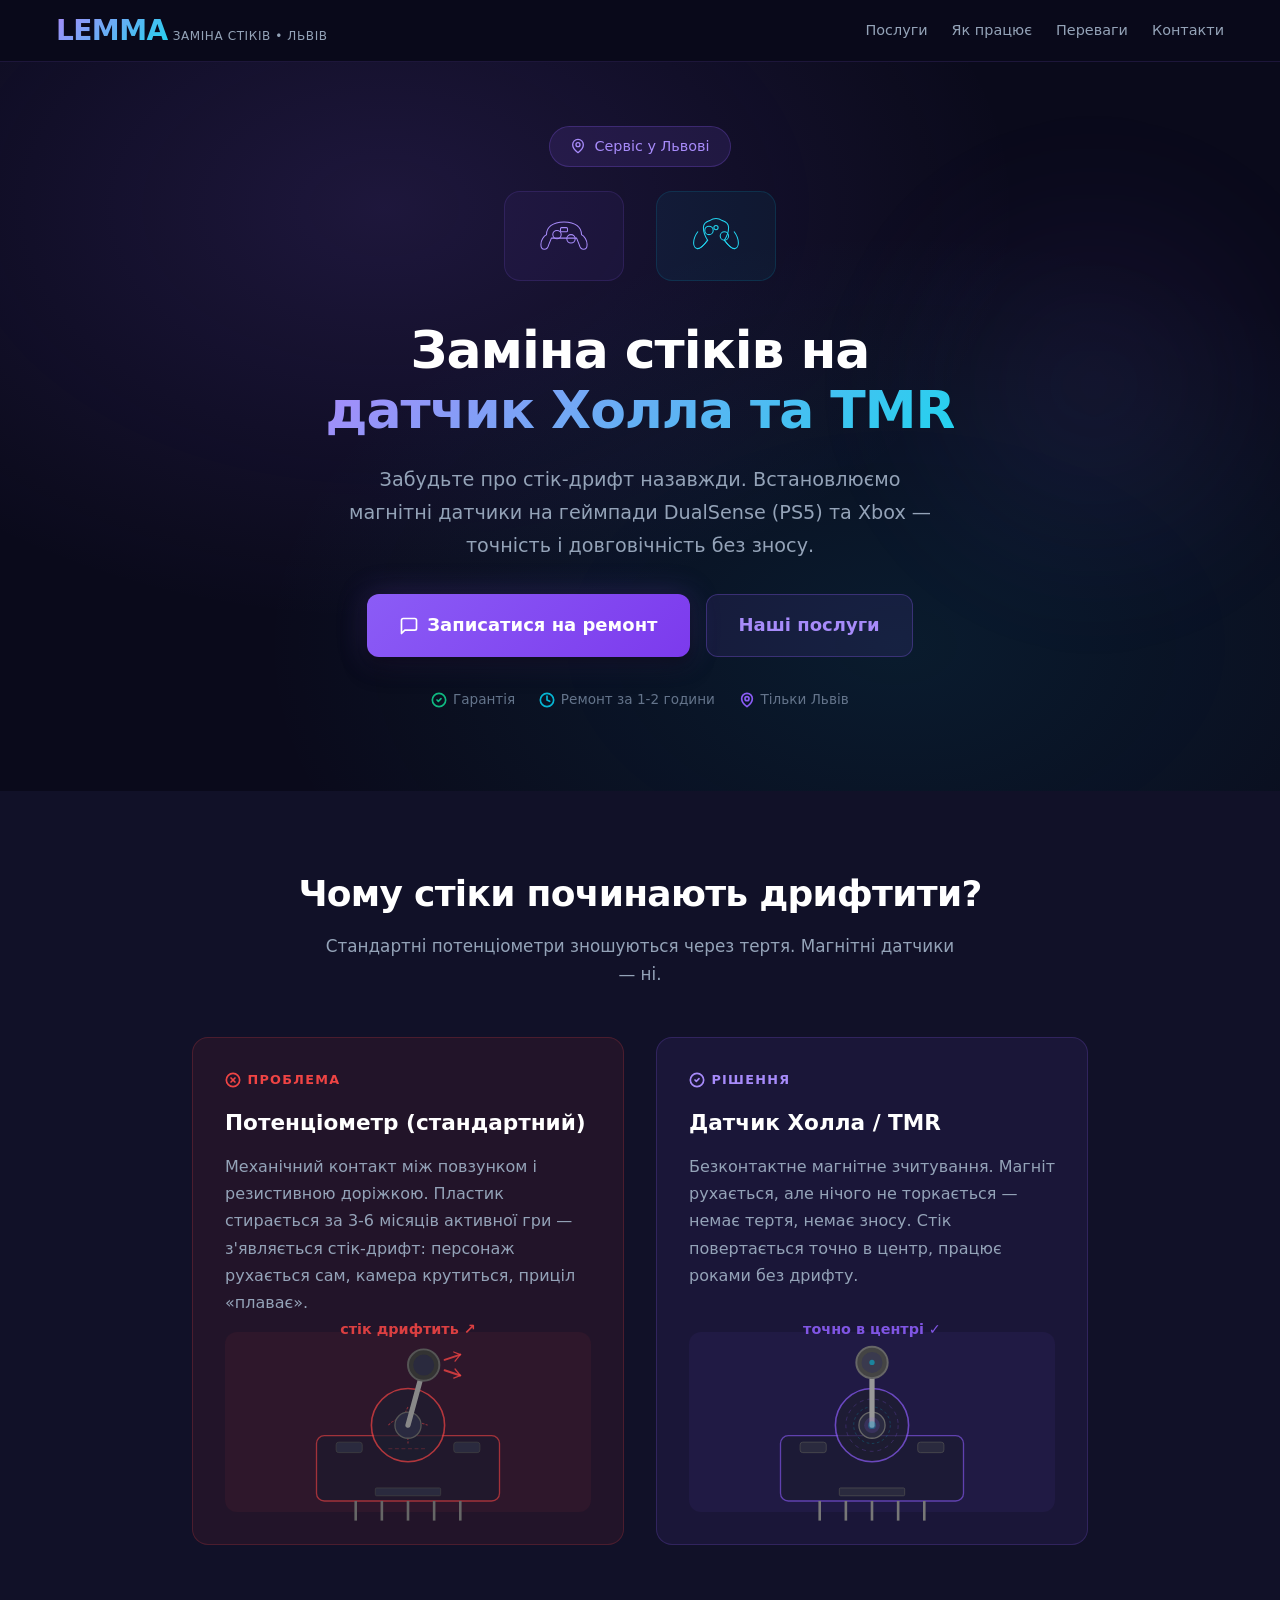
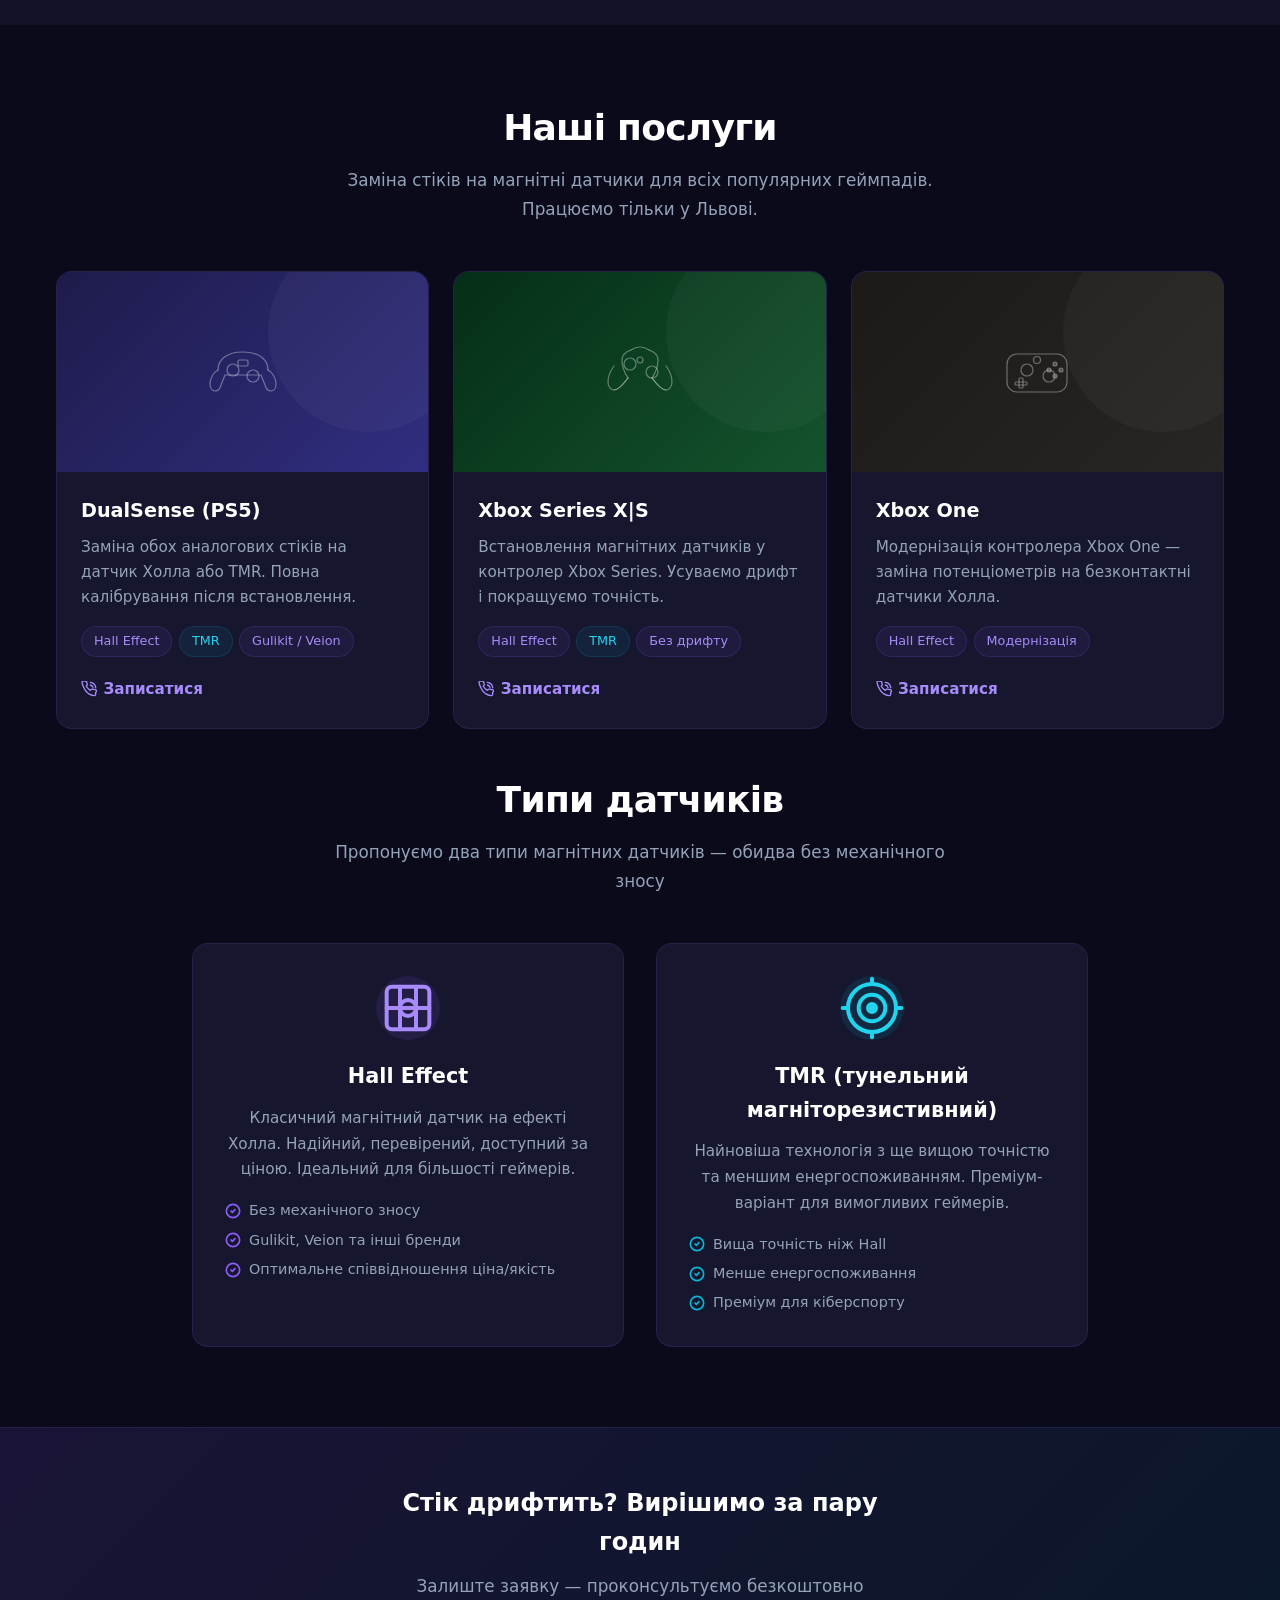
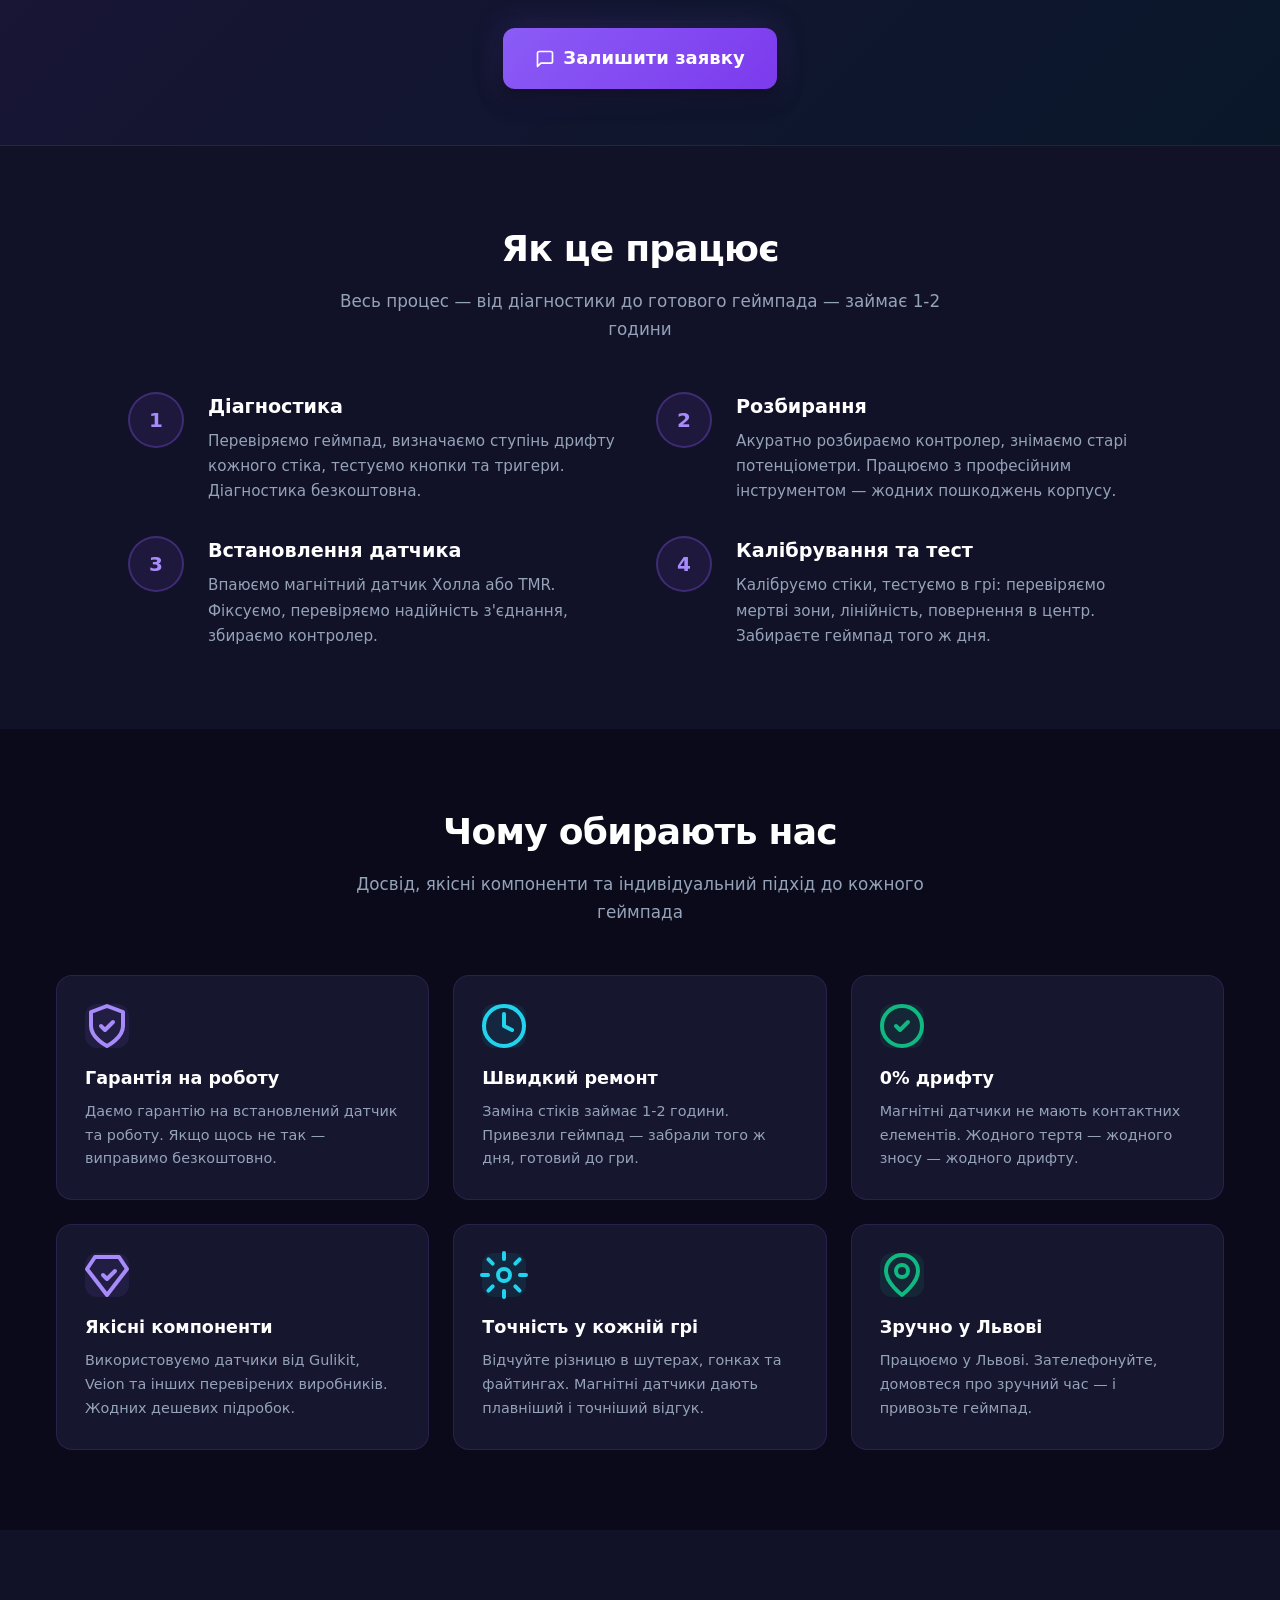
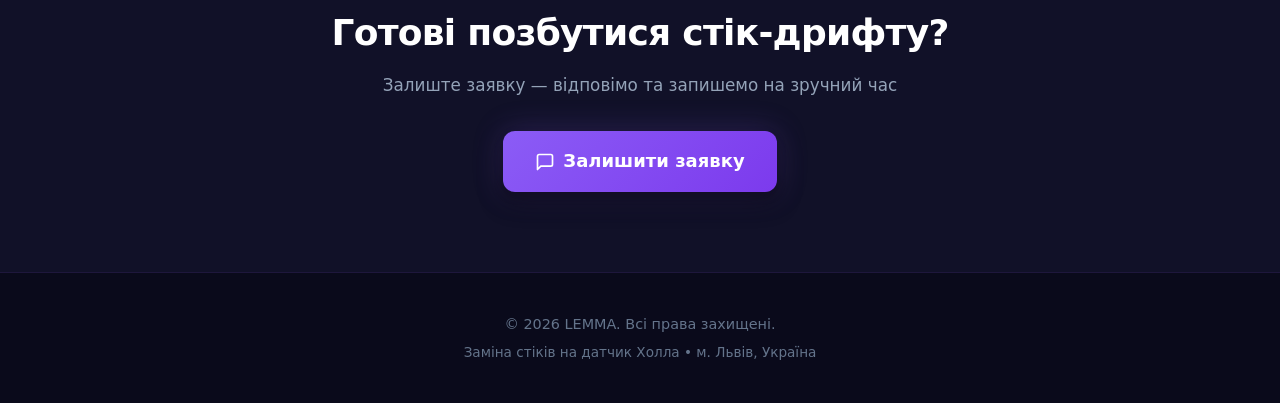
==== commit 2a8e711a: "fix: equal-height problem cards, stick SVGs, remove phone buttons - Problem/Solution cards now equal" ====
--- a/index.html
+++ b/index.html
@@ -118,20 +118,12 @@
         </a>
       </div>
       <div class="header__right">
-        <a href="tel:+380XXXXXXXXX" class="header__phone-number" aria-label="Телефон">
-          <svg class="icon icon--sm" viewBox="0 0 24 24" fill="none" stroke="currentColor" stroke-width="2" stroke-linecap="round" stroke-linejoin="round" aria-hidden="true"><path d="M22 16.92v3a2 2 0 0 1-2.18 2 19.79 19.79 0 0 1-8.63-3.07A19.5 19.5 0 0 1 4.69 10.8a19.79 19.79 0 0 1-3.07-8.72A2 2 0 0 1 3.62 0h3a2 2 0 0 1 2 1.72c.127.96.361 1.903.7 2.81a2 2 0 0 1-.45 2.11L7.91 7.91a16 16 0 0 0 6.06 6.06l1.27-1.27a2 2 0 0 1 2.11-.45c.907.339 1.85.573 2.81.7A2 2 0 0 1 22 16.92z"/></svg>
-          +38 (XXX) XXX XX XX
-        </a>
         <nav class="nav" id="nav" aria-label="Головна навігація">
           <a href="#services">Послуги</a>
           <a href="#how-it-works">Як працює</a>
           <a href="#advantages">Переваги</a>
           <a href="contacts.html">Контакти</a>
         </nav>
-        <a href="tel:+380XXXXXXXXX" class="btn btn--call">
-          <svg class="icon" viewBox="0 0 24 24" fill="none" stroke="currentColor" stroke-width="2" stroke-linecap="round" stroke-linejoin="round"><path d="M22 16.92v3a2 2 0 0 1-2.18 2 19.79 19.79 0 0 1-8.63-3.07A19.5 19.5 0 0 1 4.69 10.8a19.79 19.79 0 0 1-3.07-8.72A2 2 0 0 1 3.62 0h3a2 2 0 0 1 2 1.72c.127.96.361 1.903.7 2.81a2 2 0 0 1-.45 2.11L7.91 7.91a16 16 0 0 0 6.06 6.06l1.27-1.27a2 2 0 0 1 2.11-.45c.907.339 1.85.573 2.81.7A2 2 0 0 1 22 16.92z"/><path d="M14.05 2a9 9 0 0 1 8 7.94"/><path d="M14.05 6A5 5 0 0 1 18 10"/></svg>
-          <span class="btn--call__label">Зателефонувати</span>
-        </a>
         <button class="burger" id="burger" aria-label="Меню" aria-expanded="false">
           <span></span><span></span><span></span>
         </button>
@@ -144,10 +136,6 @@
     <a href="#how-it-works" class="mobile-nav__link">Як працює</a>
     <a href="#advantages"   class="mobile-nav__link">Переваги</a>
     <a href="contacts.html" class="mobile-nav__link">Контакти</a>
-    <a href="tel:+380XXXXXXXXX" class="mobile-nav__link mobile-nav__link--phone">
-      <svg class="icon icon--sm" viewBox="0 0 24 24" fill="none" stroke="currentColor" stroke-width="2" stroke-linecap="round" stroke-linejoin="round" aria-hidden="true"><path d="M22 16.92v3a2 2 0 0 1-2.18 2 19.79 19.79 0 0 1-8.63-3.07A19.5 19.5 0 0 1 4.69 10.8a19.79 19.79 0 0 1-3.07-8.72A2 2 0 0 1 3.62 0h3a2 2 0 0 1 2 1.72c.127.96.361 1.903.7 2.81a2 2 0 0 1-.45 2.11L7.91 7.91a16 16 0 0 0 6.06 6.06l1.27-1.27a2 2 0 0 1 2.11-.45c.907.339 1.85.573 2.81.7A2 2 0 0 1 22 16.92z"/></svg>
-      +38 (XXX) XXX XX XX
-    </a>
   </nav>
 
   <main id="main-content">
@@ -196,11 +184,11 @@
         Забудьте про стік-дрифт назавжди. Встановлюємо магнітні датчики на геймпади DualSense&nbsp;(PS5) та Xbox — точність і довговічність без зносу.
       </p>
       <div class="hero__cta">
-        <a href="tel:+380XXXXXXXXX" class="btn btn--primary btn--lg">
-          <svg class="icon" viewBox="0 0 24 24" fill="none" stroke="currentColor" stroke-width="2" stroke-linecap="round" stroke-linejoin="round"><path d="M22 16.92v3a2 2 0 0 1-2.18 2 19.79 19.79 0 0 1-8.63-3.07A19.5 19.5 0 0 1 4.69 10.8a19.79 19.79 0 0 1-3.07-8.72A2 2 0 0 1 3.62 0h3a2 2 0 0 1 2 1.72c.127.96.361 1.903.7 2.81a2 2 0 0 1-.45 2.11L7.91 7.91a16 16 0 0 0 6.06 6.06l1.27-1.27a2 2 0 0 1 2.11-.45c.907.339 1.85.573 2.81.7A2 2 0 0 1 22 16.92z"/><path d="M14.05 2a9 9 0 0 1 8 7.94"/><path d="M14.05 6A5 5 0 0 1 18 10"/></svg>
+        <a href="contacts.html" class="btn btn--primary btn--lg">
+          <svg class="icon" viewBox="0 0 24 24" fill="none" stroke="currentColor" stroke-width="2" stroke-linecap="round" stroke-linejoin="round"><path d="M21 15a2 2 0 0 1-2 2H7l-4 4V5a2 2 0 0 1 2-2h14a2 2 0 0 1 2 2z"/></svg>
           Записатися на ремонт
         </a>
-        <a href="contacts.html" class="btn btn--ghost btn--lg">Залишити заявку</a>
+        <a href="#services" class="btn btn--ghost btn--lg">Наші послуги</a>
       </div>
       <div class="hero__trust">
         <span>
@@ -234,13 +222,35 @@
           <h3 class="problem-card__title">Потенціометр (стандартний)</h3>
           <p class="problem-card__text">Механічний контакт між повзунком і резистивною доріжкою. Пластик стирається за 3-6 місяців активної гри — з'являється стік-дрифт: персонаж рухається сам, камера крутиться, приціл &laquo;плаває&raquo;.</p>
           <div class="problem-card__visual">
-            <svg width="200" height="80" viewBox="0 0 200 80" fill="none">
-              <line x1="20" y1="40" x2="180" y2="40" stroke="#334155" stroke-width="2"/>
-              <line x1="100" y1="10" x2="100" y2="70" stroke="#334155" stroke-width="2"/>
-              <circle cx="100" cy="40" r="25" stroke="#ef4444" stroke-width="1.5" stroke-dasharray="4 3" fill="none"/>
-              <path d="M100 40 L108 32 L112 45 L120 28 L125 42 L132 35 L138 40" stroke="#ef4444" stroke-width="2" fill="none" stroke-linecap="round"/>
-              <circle cx="138" cy="40" r="3" fill="#ef4444"/>
-              <text x="100" y="78" text-anchor="middle" fill="#94a3b8" font-size="10" font-family="system-ui">дрифт</text>
+            <svg viewBox="0 0 280 160" fill="none" xmlns="http://www.w3.org/2000/svg">
+              <!-- Stick module base -->
+              <rect x="70" y="90" width="140" height="50" rx="6" fill="#1a1a2e" stroke="#ef4444" stroke-width="1" opacity="0.6"/>
+              <rect x="85" y="95" width="20" height="8" rx="2" fill="#2a2a3e" stroke="#444" stroke-width="0.5"/>
+              <rect x="175" y="95" width="20" height="8" rx="2" fill="#2a2a3e" stroke="#444" stroke-width="0.5"/>
+              <rect x="115" y="130" width="50" height="6" rx="1" fill="#2a2a3e" stroke="#444" stroke-width="0.5"/>
+              <!-- Pins -->
+              <line x1="100" y1="140" x2="100" y2="155" stroke="#666" stroke-width="2"/>
+              <line x1="120" y1="140" x2="120" y2="155" stroke="#666" stroke-width="2"/>
+              <line x1="140" y1="140" x2="140" y2="155" stroke="#666" stroke-width="2"/>
+              <line x1="160" y1="140" x2="160" y2="155" stroke="#666" stroke-width="2"/>
+              <line x1="180" y1="140" x2="180" y2="155" stroke="#666" stroke-width="2"/>
+              <!-- Gimbal housing -->
+              <circle cx="140" cy="82" r="28" fill="#1e1e30" stroke="#ef4444" stroke-width="1.2" opacity="0.7"/>
+              <!-- Worn track marks -->
+              <path d="M125 82 Q130 76 140 78 Q150 80 155 82" stroke="#ef4444" stroke-width="0.8" opacity="0.5" stroke-dasharray="2 1"/>
+              <path d="M140 68 Q136 75 138 82 Q140 89 140 96" stroke="#ef4444" stroke-width="0.8" opacity="0.5" stroke-dasharray="2 1"/>
+              <!-- Stick shaft (tilted - drifting) -->
+              <ellipse cx="140" cy="82" rx="10" ry="10" fill="#2a2a40" stroke="#555" stroke-width="1"/>
+              <line x1="140" y1="82" x2="152" y2="38" stroke="#888" stroke-width="4" stroke-linecap="round"/>
+              <circle cx="152" cy="36" r="12" fill="#333" stroke="#555" stroke-width="1.5"/>
+              <circle cx="152" cy="36" r="8" fill="#2a2a3e"/>
+              <!-- Drift indicator -->
+              <path d="M168 32 L180 28 M168 40 L180 44" stroke="#ef4444" stroke-width="1.5" stroke-linecap="round" opacity="0.8"/>
+              <path d="M175 26 L180 28 L176 33" stroke="#ef4444" stroke-width="1" fill="none" stroke-linecap="round" opacity="0.8"/>
+              <path d="M175 46 L180 44 L176 39" stroke="#ef4444" stroke-width="1" fill="none" stroke-linecap="round" opacity="0.8"/>
+              <!-- Warning scratches on potentiometer -->
+              <line x1="125" y1="100" x2="155" y2="100" stroke="#ef4444" stroke-width="0.5" opacity="0.4" stroke-dasharray="3 2"/>
+              <text x="140" y="12" text-anchor="middle" fill="#ef4444" font-size="11" font-weight="600" font-family="system-ui" opacity="0.9">стік дрифтить ↗</text>
             </svg>
           </div>
         </div>
@@ -253,14 +263,37 @@
           <h3 class="problem-card__title">Датчик Холла / TMR</h3>
           <p class="problem-card__text">Безконтактне магнітне зчитування. Магніт рухається, але нічого не торкається — немає тертя, немає зносу. Стік повертається точно в центр, працює роками без дрифту.</p>
           <div class="problem-card__visual">
-            <svg width="200" height="80" viewBox="0 0 200 80" fill="none">
-              <line x1="20" y1="40" x2="180" y2="40" stroke="#334155" stroke-width="2"/>
-              <line x1="100" y1="10" x2="100" y2="70" stroke="#334155" stroke-width="2"/>
-              <circle cx="100" cy="40" r="25" stroke="#10b981" stroke-width="1.5" fill="none"/>
-              <circle cx="100" cy="40" r="4" fill="#10b981"/>
-              <line x1="100" y1="40" x2="100" y2="40" stroke="#10b981" stroke-width="2"/>
-              <circle cx="100" cy="40" r="12" stroke="#10b981" stroke-width="0.5" stroke-dasharray="2 2" fill="none" opacity="0.5"/>
-              <text x="100" y="78" text-anchor="middle" fill="#94a3b8" font-size="10" font-family="system-ui">точний центр</text>
+            <svg viewBox="0 0 280 160" fill="none" xmlns="http://www.w3.org/2000/svg">
+              <!-- Stick module base -->
+              <rect x="70" y="90" width="140" height="50" rx="6" fill="#1a1a2e" stroke="#8b5cf6" stroke-width="1" opacity="0.6"/>
+              <rect x="85" y="95" width="20" height="8" rx="2" fill="#2a2a3e" stroke="#555" stroke-width="0.5"/>
+              <rect x="175" y="95" width="20" height="8" rx="2" fill="#2a2a3e" stroke="#555" stroke-width="0.5"/>
+              <rect x="115" y="130" width="50" height="6" rx="1" fill="#2a2a3e" stroke="#555" stroke-width="0.5"/>
+              <!-- Pins -->
+              <line x1="100" y1="140" x2="100" y2="155" stroke="#777" stroke-width="2"/>
+              <line x1="120" y1="140" x2="120" y2="155" stroke="#777" stroke-width="2"/>
+              <line x1="140" y1="140" x2="140" y2="155" stroke="#777" stroke-width="2"/>
+              <line x1="160" y1="140" x2="160" y2="155" stroke="#777" stroke-width="2"/>
+              <line x1="180" y1="140" x2="180" y2="155" stroke="#777" stroke-width="2"/>
+              <!-- Hall sensor housing -->
+              <circle cx="140" cy="82" r="28" fill="#1e1e30" stroke="#8b5cf6" stroke-width="1.2" opacity="0.7"/>
+              <!-- Magnetic field lines -->
+              <ellipse cx="140" cy="82" rx="20" ry="20" fill="none" stroke="#8b5cf6" stroke-width="0.6" opacity="0.3" stroke-dasharray="3 3"/>
+              <ellipse cx="140" cy="82" rx="14" ry="14" fill="none" stroke="#06b6d4" stroke-width="0.6" opacity="0.3" stroke-dasharray="2 2"/>
+              <!-- Hall sensor chip -->
+              <rect x="133" y="75" width="14" height="14" rx="2" fill="#8b5cf6" opacity="0.2" stroke="#8b5cf6" stroke-width="0.8"/>
+              <text x="140" y="85" text-anchor="middle" fill="#8b5cf6" font-size="6" font-family="monospace" opacity="0.7">IC</text>
+              <!-- Stick shaft (perfectly centered) -->
+              <ellipse cx="140" cy="82" rx="10" ry="10" fill="#2a2a40" stroke="#666" stroke-width="1"/>
+              <line x1="140" y1="82" x2="140" y2="36" stroke="#999" stroke-width="4" stroke-linecap="round"/>
+              <circle cx="140" cy="34" r="12" fill="#444" stroke="#666" stroke-width="1.5"/>
+              <circle cx="140" cy="34" r="8" fill="#3a3a4e"/>
+              <!-- Magnet glow -->
+              <circle cx="140" cy="82" r="6" fill="#8b5cf6" opacity="0.15"/>
+              <circle cx="140" cy="82" r="3" fill="#06b6d4" opacity="0.3"/>
+              <!-- Precision indicator -->
+              <circle cx="140" cy="34" r="2" fill="#06b6d4" opacity="0.6"/>
+              <text x="140" y="12" text-anchor="middle" fill="#8b5cf6" font-size="11" font-weight="600" font-family="system-ui" opacity="0.9">точно в центрі ✓</text>
             </svg>
           </div>
         </div>
@@ -294,7 +327,7 @@
               <span class="service-card__tag service-card__tag--accent">TMR</span>
               <span class="service-card__tag">Gulikit / Veion</span>
             </div>
-            <a href="tel:+380XXXXXXXXX" class="service-card__link">
+            <a href="contacts.html" class="service-card__link">
               <svg class="icon icon--sm" viewBox="0 0 24 24" fill="none" stroke="currentColor" stroke-width="2" stroke-linecap="round" stroke-linejoin="round"><path d="M22 16.92v3a2 2 0 0 1-2.18 2 19.79 19.79 0 0 1-8.63-3.07A19.5 19.5 0 0 1 4.69 10.8a19.79 19.79 0 0 1-3.07-8.72A2 2 0 0 1 3.62 0h3a2 2 0 0 1 2 1.72c.127.96.361 1.903.7 2.81a2 2 0 0 1-.45 2.11L7.91 7.91a16 16 0 0 0 6.06 6.06l1.27-1.27a2 2 0 0 1 2.11-.45c.907.339 1.85.573 2.81.7A2 2 0 0 1 22 16.92z"/><path d="M14.05 2a9 9 0 0 1 8 7.94"/><path d="M14.05 6A5 5 0 0 1 18 10"/></svg>
               Записатися
             </a>
@@ -324,7 +357,7 @@
               <span class="service-card__tag service-card__tag--accent">TMR</span>
               <span class="service-card__tag">Без дрифту</span>
             </div>
-            <a href="tel:+380XXXXXXXXX" class="service-card__link">
+            <a href="contacts.html" class="service-card__link">
               <svg class="icon icon--sm" viewBox="0 0 24 24" fill="none" stroke="currentColor" stroke-width="2" stroke-linecap="round" stroke-linejoin="round"><path d="M22 16.92v3a2 2 0 0 1-2.18 2 19.79 19.79 0 0 1-8.63-3.07A19.5 19.5 0 0 1 4.69 10.8a19.79 19.79 0 0 1-3.07-8.72A2 2 0 0 1 3.62 0h3a2 2 0 0 1 2 1.72c.127.96.361 1.903.7 2.81a2 2 0 0 1-.45 2.11L7.91 7.91a16 16 0 0 0 6.06 6.06l1.27-1.27a2 2 0 0 1 2.11-.45c.907.339 1.85.573 2.81.7A2 2 0 0 1 22 16.92z"/><path d="M14.05 2a9 9 0 0 1 8 7.94"/><path d="M14.05 6A5 5 0 0 1 18 10"/></svg>
               Записатися
             </a>
@@ -353,7 +386,7 @@
               <span class="service-card__tag">Hall Effect</span>
               <span class="service-card__tag">Модернізація</span>
             </div>
-            <a href="tel:+380XXXXXXXXX" class="service-card__link">
+            <a href="contacts.html" class="service-card__link">
               <svg class="icon icon--sm" viewBox="0 0 24 24" fill="none" stroke="currentColor" stroke-width="2" stroke-linecap="round" stroke-linejoin="round"><path d="M22 16.92v3a2 2 0 0 1-2.18 2 19.79 19.79 0 0 1-8.63-3.07A19.5 19.5 0 0 1 4.69 10.8a19.79 19.79 0 0 1-3.07-8.72A2 2 0 0 1 3.62 0h3a2 2 0 0 1 2 1.72c.127.96.361 1.903.7 2.81a2 2 0 0 1-.45 2.11L7.91 7.91a16 16 0 0 0 6.06 6.06l1.27-1.27a2 2 0 0 1 2.11-.45c.907.339 1.85.573 2.81.7A2 2 0 0 1 22 16.92z"/><path d="M14.05 2a9 9 0 0 1 8 7.94"/><path d="M14.05 6A5 5 0 0 1 18 10"/></svg>
               Записатися
             </a>
@@ -432,10 +465,10 @@
   <section class="section--cta-mid" aria-label="Заклик до дії">
     <div class="cta-mid__inner container">
       <h3 class="cta-mid__title">Стік дрифтить? Вирішимо за пару годин</h3>
-      <p class="cta-mid__sub">Подзвоніть або залиште заявку — проконсультуємо безкоштовно</p>
-      <a href="tel:+380XXXXXXXXX" class="btn btn--primary btn--lg">
-        <svg class="icon" viewBox="0 0 24 24" fill="none" stroke="currentColor" stroke-width="2" stroke-linecap="round" stroke-linejoin="round"><path d="M22 16.92v3a2 2 0 0 1-2.18 2 19.79 19.79 0 0 1-8.63-3.07A19.5 19.5 0 0 1 4.69 10.8a19.79 19.79 0 0 1-3.07-8.72A2 2 0 0 1 3.62 0h3a2 2 0 0 1 2 1.72c.127.96.361 1.903.7 2.81a2 2 0 0 1-.45 2.11L7.91 7.91a16 16 0 0 0 6.06 6.06l1.27-1.27a2 2 0 0 1 2.11-.45c.907.339 1.85.573 2.81.7A2 2 0 0 1 22 16.92z"/></svg>
-        Зателефонувати
+      <p class="cta-mid__sub">Залиште заявку — проконсультуємо безкоштовно</p>
+      <a href="contacts.html" class="btn btn--primary btn--lg">
+        <svg class="icon" viewBox="0 0 24 24" fill="none" stroke="currentColor" stroke-width="2" stroke-linecap="round" stroke-linejoin="round"><path d="M21 15a2 2 0 0 1-2 2H7l-4 4V5a2 2 0 0 1 2-2h14a2 2 0 0 1 2 2z"/></svg>
+        Залишити заявку
       </a>
     </div>
   </section>
@@ -544,13 +577,12 @@
   <section class="section section--alt" aria-label="Контакти">
     <div class="container" style="text-align:center">
       <h2 class="section__title section__title--center">Готові позбутися стік-дрифту?</h2>
-      <p class="section__sub section__sub--center" style="margin-bottom:2rem">Зателефонуйте або залиште заявку — відповімо та запишемо на зручний час</p>
+      <p class="section__sub section__sub--center" style="margin-bottom:2rem">Залиште заявку — відповімо та запишемо на зручний час</p>
       <div class="hero__cta" style="justify-content:center;flex-wrap:wrap">
-        <a href="tel:+380XXXXXXXXX" class="btn btn--primary btn--lg">
-          <svg class="icon" viewBox="0 0 24 24" fill="none" stroke="currentColor" stroke-width="2" stroke-linecap="round" stroke-linejoin="round"><path d="M22 16.92v3a2 2 0 0 1-2.18 2 19.79 19.79 0 0 1-8.63-3.07A19.5 19.5 0 0 1 4.69 10.8a19.79 19.79 0 0 1-3.07-8.72A2 2 0 0 1 3.62 0h3a2 2 0 0 1 2 1.72c.127.96.361 1.903.7 2.81a2 2 0 0 1-.45 2.11L7.91 7.91a16 16 0 0 0 6.06 6.06l1.27-1.27a2 2 0 0 1 2.11-.45c.907.339 1.85.573 2.81.7A2 2 0 0 1 22 16.92z"/><path d="M14.05 2a9 9 0 0 1 8 7.94"/><path d="M14.05 6A5 5 0 0 1 18 10"/></svg>
-          Зателефонувати
+        <a href="contacts.html" class="btn btn--primary btn--lg">
+          <svg class="icon" viewBox="0 0 24 24" fill="none" stroke="currentColor" stroke-width="2" stroke-linecap="round" stroke-linejoin="round"><path d="M21 15a2 2 0 0 1-2 2H7l-4 4V5a2 2 0 0 1 2-2h14a2 2 0 0 1 2 2z"/></svg>
+          Залишити заявку
         </a>
-        <a href="contacts.html" class="btn btn--outline btn--lg">Залишити заявку</a>
       </div>
     </div>
   </section>
@@ -559,16 +591,11 @@
 
   <footer class="footer" role="contentinfo">
     <div class="container footer__inner">
-      <a href="tel:+380XXXXXXXXX" class="footer__phone">+38 (XXX) XXX XX XX</a>
       <p class="footer__copy">&copy; <span id="year"></span> LEMMA. Всі права захищені.</p>
       <p class="footer__sub">Заміна стіків на датчик Холла &bull; м. Львів, Україна</p>
     </div>
   </footer>
 
-  <a href="tel:+380XXXXXXXXX" class="sticky-call" aria-label="Подзвонити">
-    <svg class="icon" viewBox="0 0 24 24" fill="none" stroke="currentColor" stroke-width="2" stroke-linecap="round" stroke-linejoin="round"><path d="M22 16.92v3a2 2 0 0 1-2.18 2 19.79 19.79 0 0 1-8.63-3.07A19.5 19.5 0 0 1 4.69 10.8a19.79 19.79 0 0 1-3.07-8.72A2 2 0 0 1 3.62 0h3a2 2 0 0 1 2 1.72c.127.96.361 1.903.7 2.81a2 2 0 0 1-.45 2.11L7.91 7.91a16 16 0 0 0 6.06 6.06l1.27-1.27a2 2 0 0 1 2.11-.45c.907.339 1.85.573 2.81.7A2 2 0 0 1 22 16.92z"/></svg>
-    Подзвонити
-  </a>
 
   <script src="main.js"></script>
 
--- a/style.css
+++ b/style.css
@@ -490,6 +490,7 @@
 /* ─── Problem Section ─── */
 .problem__grid {
   display: grid;
+  grid-template-columns: 1fr;
   gap: 2rem;
   max-width: 56rem;
   margin: 0 auto;
@@ -500,16 +501,18 @@
   border-radius: var(--radius-lg);
   position: relative;
   overflow: hidden;
+  display: flex;
+  flex-direction: column;
 }
 
 .problem-card--bad {
-  background: rgba(239, 68, 68, 0.06);
-  border: 1px solid rgba(239, 68, 68, 0.15);
+  background: rgba(239, 68, 68, 0.08);
+  border: 1px solid rgba(239, 68, 68, 0.2);
 }
 
 .problem-card--good {
-  background: rgba(16, 185, 129, 0.06);
-  border: 1px solid rgba(16, 185, 129, 0.15);
+  background: rgba(139, 92, 246, 0.08);
+  border: 1px solid rgba(139, 92, 246, 0.2);
 }
 
 .problem-card__label {
@@ -524,7 +527,7 @@
 }
 
 .problem-card--bad .problem-card__label { color: var(--color-red); }
-.problem-card--good .problem-card__label { color: var(--color-green); }
+.problem-card--good .problem-card__label { color: var(--color-primary-light); }
 
 .problem-card__title {
   font-size: 1.35rem;
@@ -537,23 +540,24 @@
   color: var(--color-text-muted);
   line-height: 1.7;
   margin-bottom: 1rem;
+  flex: 1;
 }
 
 .problem-card__visual {
-  height: 100px;
+  height: 180px;
   display: flex;
   align-items: center;
   justify-content: center;
   border-radius: var(--radius);
-  margin-top: 0.5rem;
+  margin-top: auto;
 }
 
 .problem-card--bad .problem-card__visual {
-  background: rgba(239, 68, 68, 0.05);
+  background: rgba(239, 68, 68, 0.06);
 }
 
 .problem-card--good .problem-card__visual {
-  background: rgba(16, 185, 129, 0.05);
+  background: rgba(139, 92, 246, 0.06);
 }
 
 /* ─── Services ─── */
@@ -1292,7 +1296,7 @@
 /* ─── Responsive ─── */
 @media (min-width: 640px) {
   .btn--call__label { display: inline; }
-  .problem__grid { grid-template-columns: 1fr 1fr; }
+  .problem__grid { grid-template-columns: 1fr 1fr; align-items: stretch; }
   .sensor__grid { grid-template-columns: 1fr 1fr; }
   .steps__grid { grid-template-columns: 1fr 1fr; }
 }
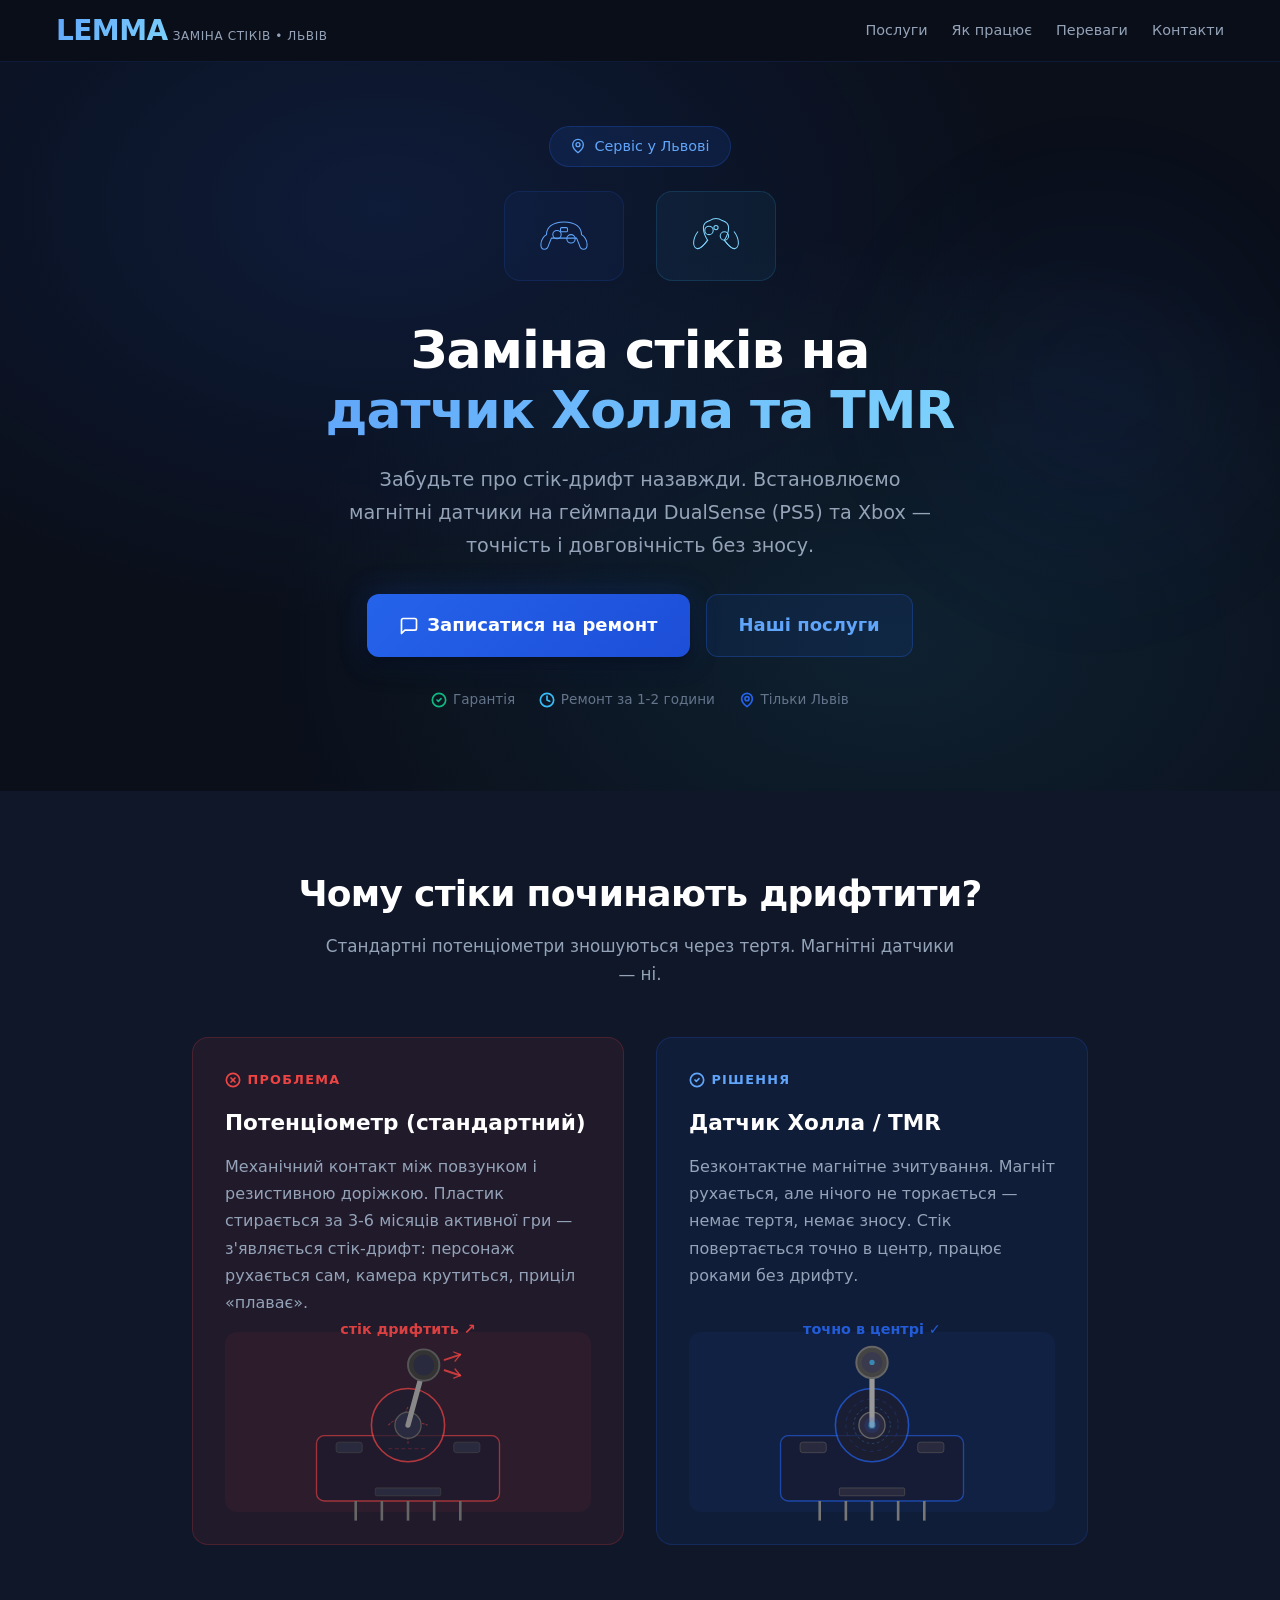
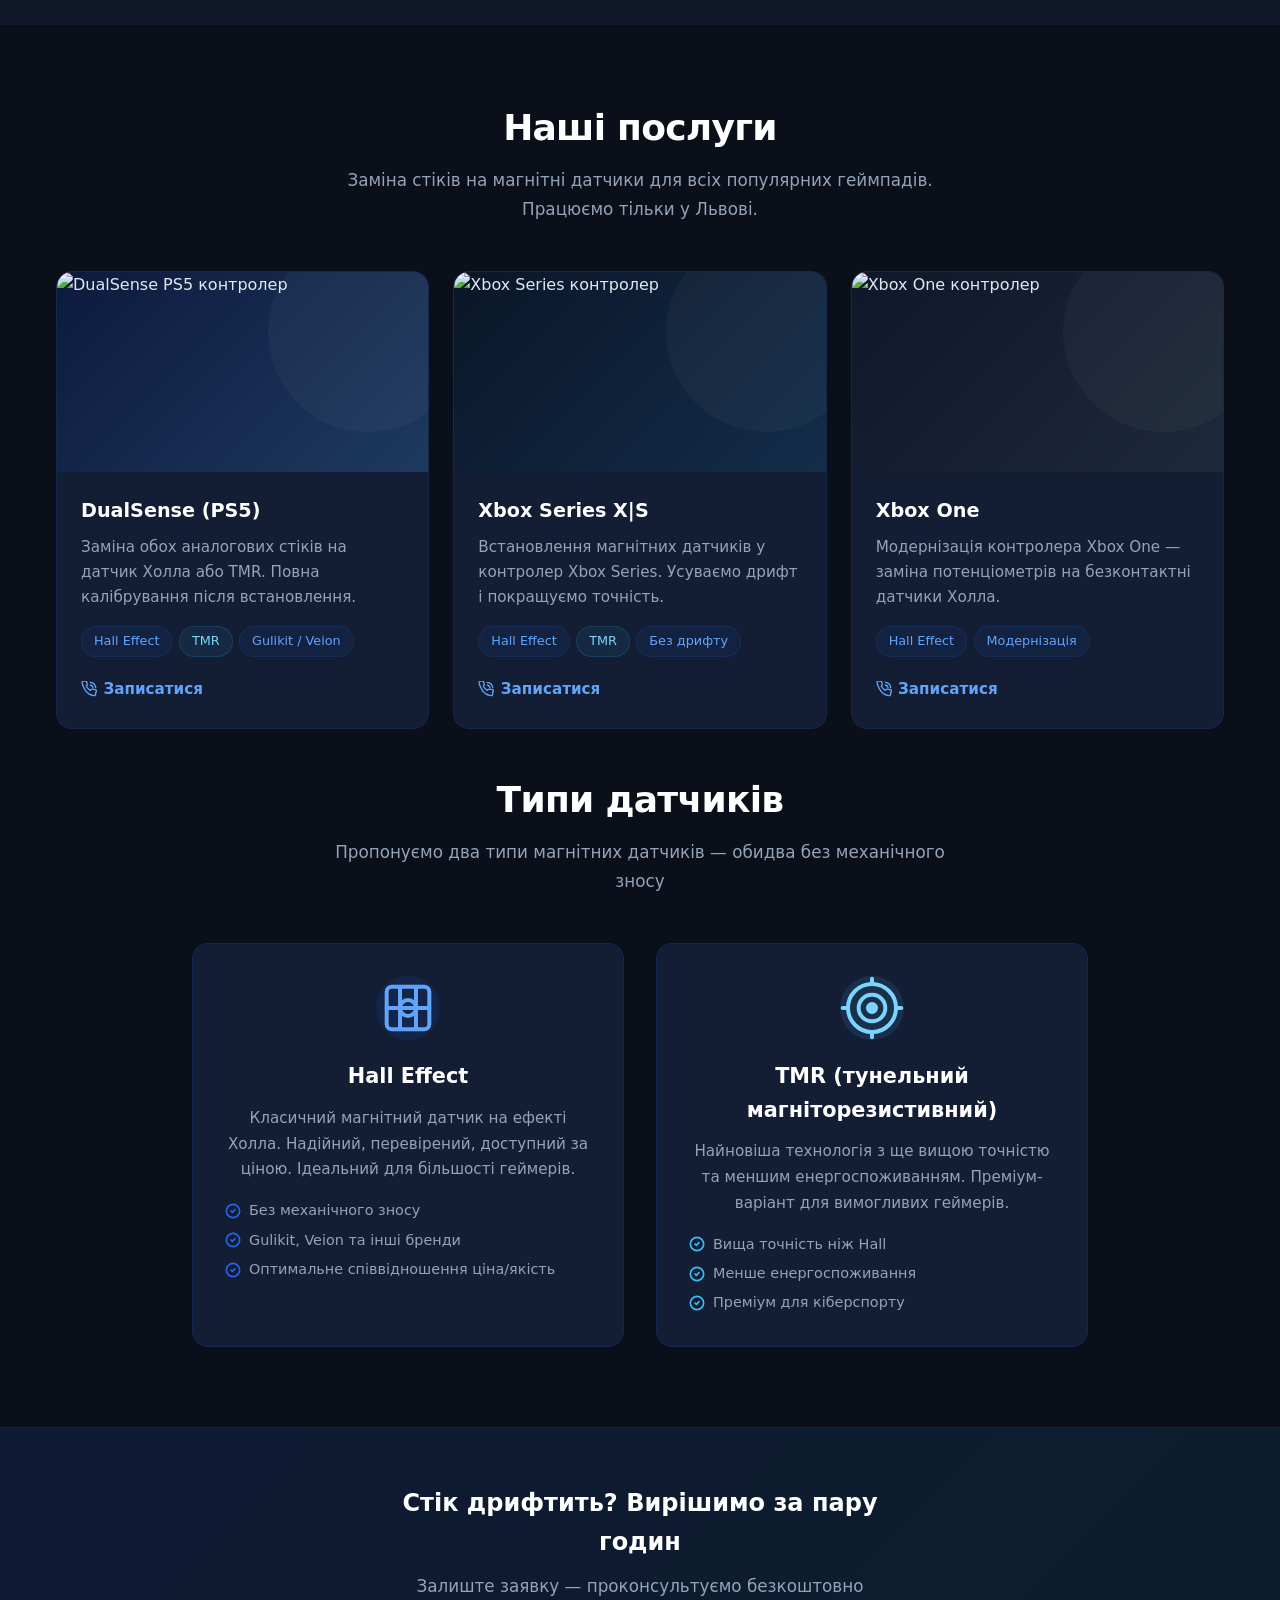
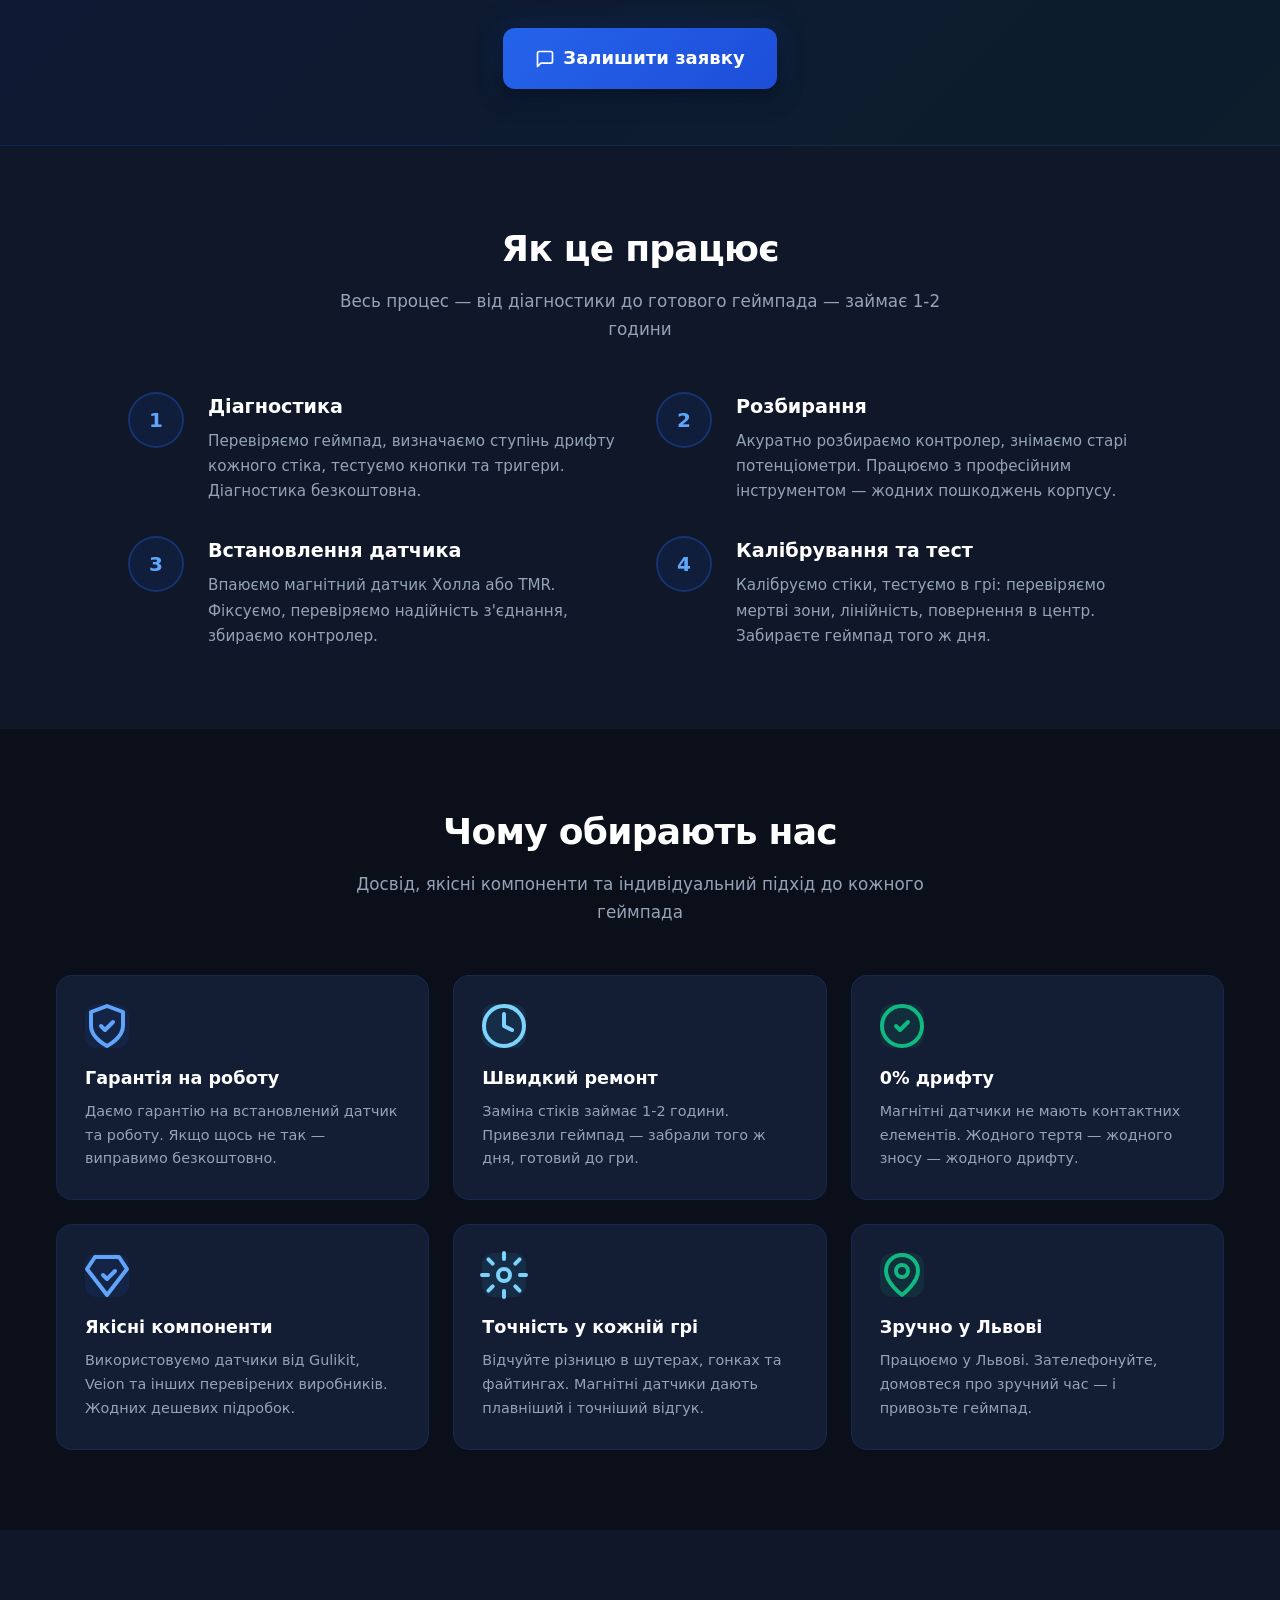
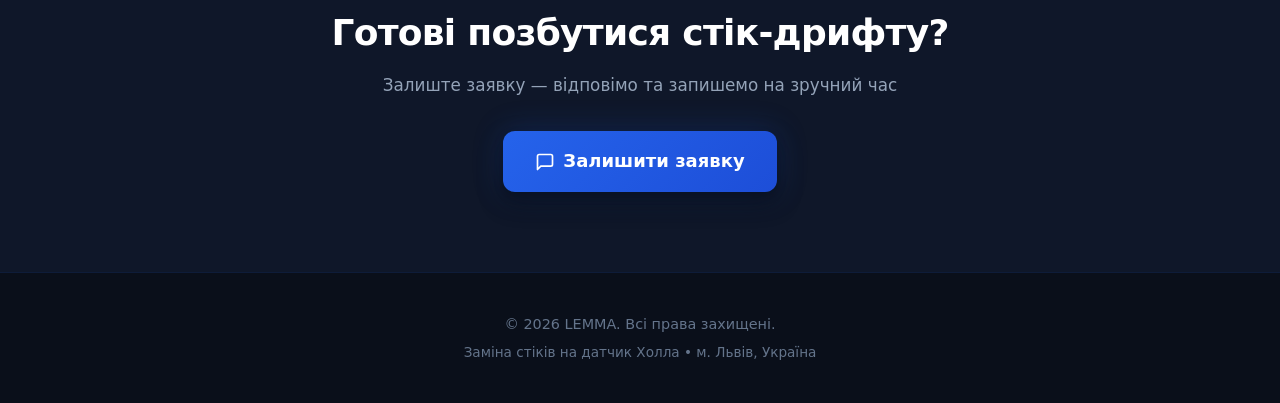
==== commit 97c46831: "style: blue color scheme to match logo, add Unsplash controller photos - Changed entire palette from" ====
--- a/index.html
+++ b/index.html
@@ -12,8 +12,8 @@
   <meta name="geo.placename" content="Львів" />
   <link rel="canonical" href="https://lemma-lviv.com/" />
 
-  <link rel="icon" href="data:image/svg+xml,<svg xmlns='http://www.w3.org/2000/svg' viewBox='0 0 32 32'><rect width='32' height='32' rx='6' fill='%238b5cf6'/><text x='16' y='23' font-family='Arial,sans-serif' font-size='20' font-weight='700' text-anchor='middle' fill='white'>L</text></svg>" type="image/svg+xml" />
-  <link rel="apple-touch-icon" href="data:image/svg+xml,<svg xmlns='http://www.w3.org/2000/svg' viewBox='0 0 32 32'><rect width='32' height='32' rx='6' fill='%238b5cf6'/><text x='16' y='23' font-family='Arial,sans-serif' font-size='20' font-weight='700' text-anchor='middle' fill='white'>L</text></svg>" />
+  <link rel="icon" href="data:image/svg+xml,<svg xmlns='http://www.w3.org/2000/svg' viewBox='0 0 32 32'><rect width='32' height='32' rx='6' fill='%232563eb'/><text x='16' y='23' font-family='Arial,sans-serif' font-size='20' font-weight='700' text-anchor='middle' fill='white'>L</text></svg>" type="image/svg+xml" />
+  <link rel="apple-touch-icon" href="data:image/svg+xml,<svg xmlns='http://www.w3.org/2000/svg' viewBox='0 0 32 32'><rect width='32' height='32' rx='6' fill='%232563eb'/><text x='16' y='23' font-family='Arial,sans-serif' font-size='20' font-weight='700' text-anchor='middle' fill='white'>L</text></svg>" />
 
   <meta property="og:type" content="website" />
   <meta property="og:url" content="https://lemma-lviv.com/" />
@@ -265,7 +265,7 @@
           <div class="problem-card__visual">
             <svg viewBox="0 0 280 160" fill="none" xmlns="http://www.w3.org/2000/svg">
               <!-- Stick module base -->
-              <rect x="70" y="90" width="140" height="50" rx="6" fill="#1a1a2e" stroke="#8b5cf6" stroke-width="1" opacity="0.6"/>
+              <rect x="70" y="90" width="140" height="50" rx="6" fill="#1a1a2e" stroke="#2563eb" stroke-width="1" opacity="0.6"/>
               <rect x="85" y="95" width="20" height="8" rx="2" fill="#2a2a3e" stroke="#555" stroke-width="0.5"/>
               <rect x="175" y="95" width="20" height="8" rx="2" fill="#2a2a3e" stroke="#555" stroke-width="0.5"/>
               <rect x="115" y="130" width="50" height="6" rx="1" fill="#2a2a3e" stroke="#555" stroke-width="0.5"/>
@@ -276,24 +276,24 @@
               <line x1="160" y1="140" x2="160" y2="155" stroke="#777" stroke-width="2"/>
               <line x1="180" y1="140" x2="180" y2="155" stroke="#777" stroke-width="2"/>
               <!-- Hall sensor housing -->
-              <circle cx="140" cy="82" r="28" fill="#1e1e30" stroke="#8b5cf6" stroke-width="1.2" opacity="0.7"/>
+              <circle cx="140" cy="82" r="28" fill="#1e1e30" stroke="#2563eb" stroke-width="1.2" opacity="0.7"/>
               <!-- Magnetic field lines -->
-              <ellipse cx="140" cy="82" rx="20" ry="20" fill="none" stroke="#8b5cf6" stroke-width="0.6" opacity="0.3" stroke-dasharray="3 3"/>
-              <ellipse cx="140" cy="82" rx="14" ry="14" fill="none" stroke="#06b6d4" stroke-width="0.6" opacity="0.3" stroke-dasharray="2 2"/>
+              <ellipse cx="140" cy="82" rx="20" ry="20" fill="none" stroke="#2563eb" stroke-width="0.6" opacity="0.3" stroke-dasharray="3 3"/>
+              <ellipse cx="140" cy="82" rx="14" ry="14" fill="none" stroke="#38bdf8" stroke-width="0.6" opacity="0.3" stroke-dasharray="2 2"/>
               <!-- Hall sensor chip -->
-              <rect x="133" y="75" width="14" height="14" rx="2" fill="#8b5cf6" opacity="0.2" stroke="#8b5cf6" stroke-width="0.8"/>
-              <text x="140" y="85" text-anchor="middle" fill="#8b5cf6" font-size="6" font-family="monospace" opacity="0.7">IC</text>
+              <rect x="133" y="75" width="14" height="14" rx="2" fill="#2563eb" opacity="0.2" stroke="#2563eb" stroke-width="0.8"/>
+              <text x="140" y="85" text-anchor="middle" fill="#2563eb" font-size="6" font-family="monospace" opacity="0.7">IC</text>
               <!-- Stick shaft (perfectly centered) -->
               <ellipse cx="140" cy="82" rx="10" ry="10" fill="#2a2a40" stroke="#666" stroke-width="1"/>
               <line x1="140" y1="82" x2="140" y2="36" stroke="#999" stroke-width="4" stroke-linecap="round"/>
               <circle cx="140" cy="34" r="12" fill="#444" stroke="#666" stroke-width="1.5"/>
               <circle cx="140" cy="34" r="8" fill="#3a3a4e"/>
               <!-- Magnet glow -->
-              <circle cx="140" cy="82" r="6" fill="#8b5cf6" opacity="0.15"/>
-              <circle cx="140" cy="82" r="3" fill="#06b6d4" opacity="0.3"/>
+              <circle cx="140" cy="82" r="6" fill="#2563eb" opacity="0.15"/>
+              <circle cx="140" cy="82" r="3" fill="#38bdf8" opacity="0.3"/>
               <!-- Precision indicator -->
-              <circle cx="140" cy="34" r="2" fill="#06b6d4" opacity="0.6"/>
-              <text x="140" y="12" text-anchor="middle" fill="#8b5cf6" font-size="11" font-weight="600" font-family="system-ui" opacity="0.9">точно в центрі ✓</text>
+              <circle cx="140" cy="34" r="2" fill="#38bdf8" opacity="0.6"/>
+              <text x="140" y="12" text-anchor="middle" fill="#2563eb" font-size="11" font-weight="600" font-family="system-ui" opacity="0.9">точно в центрі ✓</text>
             </svg>
           </div>
         </div>
@@ -311,13 +311,7 @@
 
         <article class="service-card">
           <div class="service-card__visual service-card__visual--ps">
-            <svg viewBox="0 0 80 60" fill="none" stroke="rgba(255,255,255,0.5)" stroke-width="1.2" stroke-linecap="round" stroke-linejoin="round">
-              <path d="M15 28c-4 2-8 8-8 14 0 4 2 7 5 7s5-2 6-6l4-10h36l4 10c1 4 3 6 6 6s5-3 5-7c0-6-4-12-8-14"/>
-              <path d="M15 28c0-10 8-18 25-18s25 8 25 18"/>
-              <circle cx="30" cy="28" r="6"/>
-              <circle cx="50" cy="34" r="6"/>
-              <rect x="35" y="18" width="10" height="6" rx="1.5"/>
-            </svg>
+            <img src="https://images.unsplash.com/photo-1754594207981-8b97210a6d3a?w=600&q=80&auto=format&fit=crop" alt="DualSense PS5 контролер" loading="lazy" />
           </div>
           <div class="service-card__body">
             <h3 class="service-card__title">DualSense (PS5)</h3>
@@ -336,18 +330,7 @@
 
         <article class="service-card">
           <div class="service-card__visual service-card__visual--xbox">
-            <svg viewBox="0 0 80 60" fill="none" stroke="rgba(255,255,255,0.5)" stroke-width="1.2" stroke-linecap="round" stroke-linejoin="round">
-              <path d="M14 24c-3 4-6 10-6 16 0 5 3 8 6 8 4 0 8-4 14-12"/>
-              <path d="M66 24c3 4 6 10 6 16 0 5-3 8-6 8-4 0-8-4-14-12"/>
-              <path d="M28 36c-6 8-10 12-14 12"/>
-              <path d="M52 36c6 8 10 12 14 12"/>
-              <path d="M28 36c-4-6-6-12-6-18 0-4 3-8 9-10"/>
-              <path d="M52 36c4-6 6-12 6-18 0-4-3-8-9-10"/>
-              <path d="M31 8c3-2 6-3 9-3s6 1 9 3"/>
-              <circle cx="30" cy="22" r="6"/>
-              <circle cx="52" cy="30" r="6"/>
-              <circle cx="40" cy="18" r="3"/>
-            </svg>
+            <img src="https://images.unsplash.com/photo-1591109864300-46c417fa0475?w=600&q=80&auto=format&fit=crop" alt="Xbox Series контролер" loading="lazy" />
           </div>
           <div class="service-card__body">
             <h3 class="service-card__title">Xbox Series X|S</h3>
@@ -366,18 +349,7 @@
 
         <article class="service-card">
           <div class="service-card__visual service-card__visual--xbox-one">
-            <svg viewBox="0 0 80 60" fill="none" stroke="rgba(255,255,255,0.5)" stroke-width="1.2" stroke-linecap="round" stroke-linejoin="round">
-              <rect x="10" y="12" width="60" height="38" rx="10" ry="10"/>
-              <circle cx="30" cy="28" r="6"/>
-              <circle cx="52" cy="34" r="6"/>
-              <circle cx="40" cy="18" r="3.5"/>
-              <circle cx="58" cy="22" r="2" fill="rgba(255,255,255,0.3)"/>
-              <circle cx="64" cy="28" r="2" fill="rgba(255,255,255,0.3)"/>
-              <circle cx="58" cy="34" r="2" fill="rgba(255,255,255,0.3)"/>
-              <circle cx="52" cy="28" r="2" fill="rgba(255,255,255,0.3)"/>
-              <rect x="22" y="36" width="4" height="10" rx="1"/>
-              <rect x="18" y="40" width="12" height="3" rx="1"/>
-            </svg>
+            <img src="https://images.unsplash.com/photo-1531705771309-2c39f632e69a?w=600&q=80&auto=format&fit=crop" alt="Xbox One контролер" loading="lazy" />
           </div>
           <div class="service-card__body">
             <h3 class="service-card__title">Xbox One</h3>
--- a/style.css
+++ b/style.css
@@ -5,25 +5,25 @@
 }
 
 :root {
-  --color-primary:       #8b5cf6;
-  --color-primary-dark:  #7c3aed;
-  --color-primary-light: #a78bfa;
-  --color-accent:        #06b6d4;
-  --color-accent-light:  #22d3ee;
+  --color-primary:       #2563eb;
+  --color-primary-dark:  #1d4ed8;
+  --color-primary-light: #60a5fa;
+  --color-accent:        #38bdf8;
+  --color-accent-light:  #7dd3fc;
   --color-green:         #10b981;
   --color-red:           #ef4444;
 
-  --color-bg:         #0a0a1b;
-  --color-bg-alt:     #111128;
-  --color-bg-card:    #16162e;
-  --color-bg-card-hover: #1c1c3a;
-  --color-surface:    #1e1e3a;
+  --color-bg:         #0a0f1a;
+  --color-bg-alt:     #0f1729;
+  --color-bg-card:    #131d33;
+  --color-bg-card-hover: #1a2744;
+  --color-surface:    #1a2642;
 
   --color-text:       #e2e8f0;
   --color-text-muted: #94a3b8;
   --color-text-dim:   #64748b;
-  --color-border:     rgba(139, 92, 246, 0.15);
-  --color-border-accent: rgba(6, 182, 212, 0.2);
+  --color-border:     rgba(37, 99, 235, 0.15);
+  --color-border-accent: rgba(56, 189, 248, 0.2);
   --color-white:      #ffffff;
 
   --font: 'Inter', system-ui, -apple-system, 'Segoe UI', sans-serif;
@@ -33,8 +33,8 @@
   --shadow-md: 0 4px 6px rgba(0,0,0,.3), 0 2px 4px rgba(0,0,0,.2);
   --shadow-lg: 0 10px 25px rgba(0,0,0,.4), 0 4px 10px rgba(0,0,0,.2);
   --shadow-xl: 0 20px 40px rgba(0,0,0,.5), 0 8px 16px rgba(0,0,0,.3);
-  --glow-primary: 0 0 30px rgba(139, 92, 246, 0.25);
-  --glow-accent:  0 0 30px rgba(6, 182, 212, 0.25);
+  --glow-primary: 0 0 30px rgba(37, 99, 235, 0.25);
+  --glow-accent:  0 0 30px rgba(56, 189, 248, 0.25);
 }
 
 html {
@@ -113,27 +113,27 @@
 .btn--primary:hover {
   background: linear-gradient(135deg, var(--color-primary-light), var(--color-primary));
   transform: translateY(-1px);
-  box-shadow: var(--shadow-xl), 0 0 40px rgba(139, 92, 246, 0.4);
+  box-shadow: var(--shadow-xl), 0 0 40px rgba(37, 99, 235, 0.4);
 }
 
 .btn--accent {
-  background: linear-gradient(135deg, var(--color-accent), #0891b2);
+  background: linear-gradient(135deg, var(--color-accent), #0284c7);
   color: var(--color-white);
   box-shadow: var(--shadow-lg), var(--glow-accent);
 }
 .btn--accent:hover {
   transform: translateY(-1px);
-  box-shadow: var(--shadow-xl), 0 0 40px rgba(6, 182, 212, 0.4);
+  box-shadow: var(--shadow-xl), 0 0 40px rgba(56, 189, 248, 0.4);
 }
 
 .btn--ghost {
-  background: rgba(139, 92, 246, 0.1);
+  background: rgba(37, 99, 235, 0.1);
   color: var(--color-primary-light);
-  border: 1px solid rgba(139, 92, 246, 0.3);
+  border: 1px solid rgba(37, 99, 235, 0.3);
 }
 .btn--ghost:hover {
-  background: rgba(139, 92, 246, 0.2);
-  border-color: rgba(139, 92, 246, 0.5);
+  background: rgba(37, 99, 235, 0.2);
+  border-color: rgba(37, 99, 235, 0.5);
 }
 
 .btn--outline {
@@ -141,7 +141,7 @@
   color: var(--color-primary-light);
   border: 2px solid var(--color-primary);
 }
-.btn--outline:hover { background: rgba(139, 92, 246, 0.1); }
+.btn--outline:hover { background: rgba(37, 99, 235, 0.1); }
 
 .btn--white {
   background: var(--color-white);
@@ -171,7 +171,7 @@
   position: sticky;
   top: 0;
   z-index: 100;
-  background: rgba(10, 10, 27, 0.92);
+  background: rgba(10, 15, 26, 0.92);
   backdrop-filter: blur(16px);
   -webkit-backdrop-filter: blur(16px);
   border-bottom: 1px solid var(--color-border);
@@ -275,7 +275,7 @@
 .mobile-nav {
   display: none;
   flex-direction: column;
-  background: rgba(17, 17, 40, 0.98);
+  background: rgba(15, 23, 41, 0.98);
   backdrop-filter: blur(16px);
   padding: 0.5rem 0;
   position: sticky;
@@ -294,11 +294,11 @@
   transition: all 0.15s;
 }
 .mobile-nav__link:hover {
-  background: rgba(139, 92, 246, 0.08);
+  background: rgba(37, 99, 235, 0.08);
   color: var(--color-white);
 }
 .mobile-nav__link.is-active {
-  background: rgba(139, 92, 246, 0.12);
+  background: rgba(37, 99, 235, 0.12);
   color: var(--color-primary-light);
 }
 
@@ -306,12 +306,12 @@
   display: flex;
   align-items: center;
   gap: 0.5rem;
-  background: rgba(139, 92, 246, 0.1);
+  background: rgba(37, 99, 235, 0.1);
   color: var(--color-primary-light);
   font-weight: 600;
   border-bottom: none;
 }
-.mobile-nav__link--phone:hover { background: rgba(139, 92, 246, 0.2); }
+.mobile-nav__link--phone:hover { background: rgba(37, 99, 235, 0.2); }
 
 /* ─── Hero ─── */
 .hero {
@@ -327,8 +327,8 @@
 .hero__bg {
   position: absolute;
   inset: 0;
-  background: radial-gradient(ellipse at 30% 20%, rgba(139, 92, 246, 0.15) 0%, transparent 50%),
-              radial-gradient(ellipse at 70% 80%, rgba(6, 182, 212, 0.1) 0%, transparent 50%),
+  background: radial-gradient(ellipse at 30% 20%, rgba(37, 99, 235, 0.15) 0%, transparent 50%),
+              radial-gradient(ellipse at 70% 80%, rgba(56, 189, 248, 0.1) 0%, transparent 50%),
               var(--color-bg);
 }
 
@@ -339,7 +339,7 @@
   right: -5%;
   width: 500px;
   height: 500px;
-  background: radial-gradient(circle, rgba(139, 92, 246, 0.08), transparent 70%);
+  background: radial-gradient(circle, rgba(37, 99, 235, 0.08), transparent 70%);
   border-radius: 50%;
   filter: blur(40px);
 }
@@ -359,8 +359,8 @@
   gap: 0.5rem;
   margin-bottom: 1.5rem;
   padding: 0.5rem 1.25rem;
-  background: rgba(139, 92, 246, 0.12);
-  border: 1px solid rgba(139, 92, 246, 0.25);
+  background: rgba(37, 99, 235, 0.12);
+  border: 1px solid rgba(37, 99, 235, 0.25);
   border-radius: 2rem;
   font-size: 0.9rem;
   color: var(--color-primary-light);
@@ -431,8 +431,8 @@
 .hero__controller-icon {
   width: 120px;
   height: 90px;
-  background: rgba(139, 92, 246, 0.06);
-  border: 1px solid rgba(139, 92, 246, 0.15);
+  background: rgba(37, 99, 235, 0.06);
+  border: 1px solid rgba(37, 99, 235, 0.15);
   border-radius: var(--radius-lg);
   display: flex;
   align-items: center;
@@ -442,8 +442,8 @@
 }
 
 .hero__controller-icon:nth-child(2) {
-  background: rgba(6, 182, 212, 0.06);
-  border-color: rgba(6, 182, 212, 0.15);
+  background: rgba(56, 189, 248, 0.06);
+  border-color: rgba(56, 189, 248, 0.15);
   color: var(--color-accent-light);
 }
 
@@ -511,8 +511,8 @@
 }
 
 .problem-card--good {
-  background: rgba(139, 92, 246, 0.08);
-  border: 1px solid rgba(139, 92, 246, 0.2);
+  background: rgba(37, 99, 235, 0.08);
+  border: 1px solid rgba(37, 99, 235, 0.2);
 }
 
 .problem-card__label {
@@ -557,7 +557,7 @@
 }
 
 .problem-card--good .problem-card__visual {
-  background: rgba(139, 92, 246, 0.06);
+  background: rgba(37, 99, 235, 0.06);
 }
 
 /* ─── Services ─── */
@@ -575,7 +575,7 @@
   transition: all 0.3s ease;
 }
 .service-card:hover {
-  border-color: rgba(139, 92, 246, 0.3);
+  border-color: rgba(37, 99, 235, 0.3);
   box-shadow: var(--shadow-lg), var(--glow-primary);
   transform: translateY(-2px);
 }
@@ -590,13 +590,13 @@
 }
 
 .service-card__visual--ps {
-  background: linear-gradient(135deg, #1e1b4b, #312e81);
+  background: linear-gradient(135deg, #0c1a3d, #1e3a5f);
 }
 .service-card__visual--xbox {
-  background: linear-gradient(135deg, #052e16, #14532d);
+  background: linear-gradient(135deg, #0a1628, #132d4a);
 }
 .service-card__visual--xbox-one {
-  background: linear-gradient(135deg, #1c1917, #292524);
+  background: linear-gradient(135deg, #0f172a, #1e293b);
 }
 .service-card__visual--diag {
   background: linear-gradient(135deg, #172554, #1e3a5f);
@@ -613,6 +613,14 @@
   right: -40px;
 }
 
+.service-card__visual img {
+  width: 100%;
+  height: 100%;
+  object-fit: cover;
+  position: relative;
+  z-index: 1;
+}
+
 .service-card__visual svg {
   width: 80px;
   height: 80px;
@@ -651,16 +659,16 @@
   align-items: center;
   gap: 0.35rem;
   padding: 0.25rem 0.75rem;
-  background: rgba(139, 92, 246, 0.08);
-  border: 1px solid rgba(139, 92, 246, 0.15);
+  background: rgba(37, 99, 235, 0.08);
+  border: 1px solid rgba(37, 99, 235, 0.15);
   border-radius: 1rem;
   font-size: 0.8rem;
   color: var(--color-primary-light);
 }
 
 .service-card__tag--accent {
-  background: rgba(6, 182, 212, 0.08);
-  border-color: rgba(6, 182, 212, 0.15);
+  background: rgba(56, 189, 248, 0.08);
+  border-color: rgba(56, 189, 248, 0.15);
   color: var(--color-accent-light);
 }
 
@@ -701,8 +709,8 @@
   justify-content: center;
   font-size: 1.25rem;
   font-weight: 800;
-  background: rgba(139, 92, 246, 0.1);
-  border: 2px solid rgba(139, 92, 246, 0.3);
+  background: rgba(37, 99, 235, 0.1);
+  border: 2px solid rgba(37, 99, 235, 0.3);
   color: var(--color-primary-light);
 }
 
@@ -737,7 +745,7 @@
   transition: all 0.3s ease;
 }
 .adv-card:hover {
-  border-color: rgba(139, 92, 246, 0.25);
+  border-color: rgba(37, 99, 235, 0.25);
   box-shadow: var(--shadow-md);
 }
 
@@ -749,12 +757,12 @@
   align-items: center;
   justify-content: center;
   margin-bottom: 1rem;
-  background: rgba(139, 92, 246, 0.1);
+  background: rgba(37, 99, 235, 0.1);
   color: var(--color-primary-light);
 }
 
 .adv-card__icon--accent {
-  background: rgba(6, 182, 212, 0.1);
+  background: rgba(56, 189, 248, 0.1);
   color: var(--color-accent-light);
 }
 
@@ -779,8 +787,8 @@
 /* ─── CTA Mid ─── */
 .section--cta-mid {
   background: linear-gradient(135deg,
-    rgba(139, 92, 246, 0.12),
-    rgba(6, 182, 212, 0.08));
+    rgba(37, 99, 235, 0.12),
+    rgba(56, 189, 248, 0.08));
   border-top: 1px solid var(--color-border);
   border-bottom: 1px solid var(--color-border);
   padding: 3.5rem 0;
@@ -832,12 +840,12 @@
 }
 
 .sensor-card--hall .sensor-card__icon {
-  background: rgba(139, 92, 246, 0.12);
+  background: rgba(37, 99, 235, 0.12);
   color: var(--color-primary-light);
 }
 
 .sensor-card--tmr .sensor-card__icon {
-  background: rgba(6, 182, 212, 0.12);
+  background: rgba(56, 189, 248, 0.12);
   color: var(--color-accent-light);
 }
 
@@ -900,7 +908,7 @@
 }
 
 .highlight-box {
-  background: rgba(139, 92, 246, 0.08);
+  background: rgba(37, 99, 235, 0.08);
   border-left: 4px solid var(--color-primary);
   padding: 1rem 1.25rem;
   border-radius: 0 var(--radius) var(--radius) 0;
@@ -996,8 +1004,8 @@
 }
 
 .contacts__item--phone {
-  background: rgba(139, 92, 246, 0.08);
-  border: 1px solid rgba(139, 92, 246, 0.15);
+  background: rgba(37, 99, 235, 0.08);
+  border: 1px solid rgba(37, 99, 235, 0.15);
   border-radius: var(--radius);
   padding: 1rem;
   flex-direction: column;
@@ -1005,8 +1013,8 @@
   transition: all 0.2s;
 }
 .contacts__item--phone:hover {
-  background: rgba(139, 92, 246, 0.12);
-  border-color: rgba(139, 92, 246, 0.25);
+  background: rgba(37, 99, 235, 0.12);
+  border-color: rgba(37, 99, 235, 0.25);
 }
 
 .contacts__item-label {
@@ -1148,7 +1156,7 @@
 
 .form-input:focus {
   border-color: var(--color-primary);
-  box-shadow: 0 0 0 3px rgba(139, 92, 246, 0.15);
+  box-shadow: 0 0 0 3px rgba(37, 99, 235, 0.15);
 }
 
 .form-input.is-invalid {
@@ -1287,7 +1295,7 @@
   font-size: 1.05rem;
   font-weight: 700;
   text-decoration: none;
-  box-shadow: 0 -2px 20px rgba(139, 92, 246, 0.3);
+  box-shadow: 0 -2px 20px rgba(37, 99, 235, 0.3);
   transition: background 0.2s;
 }
 .sticky-call:hover { background: var(--color-primary-dark); }
@@ -1329,7 +1337,7 @@
   transition: all 0.3s ease;
 }
 .product-card:hover {
-  border-color: rgba(139, 92, 246, 0.3);
+  border-color: rgba(37, 99, 235, 0.3);
   box-shadow: var(--shadow-lg), var(--glow-primary);
   transform: translateY(-2px);
 }
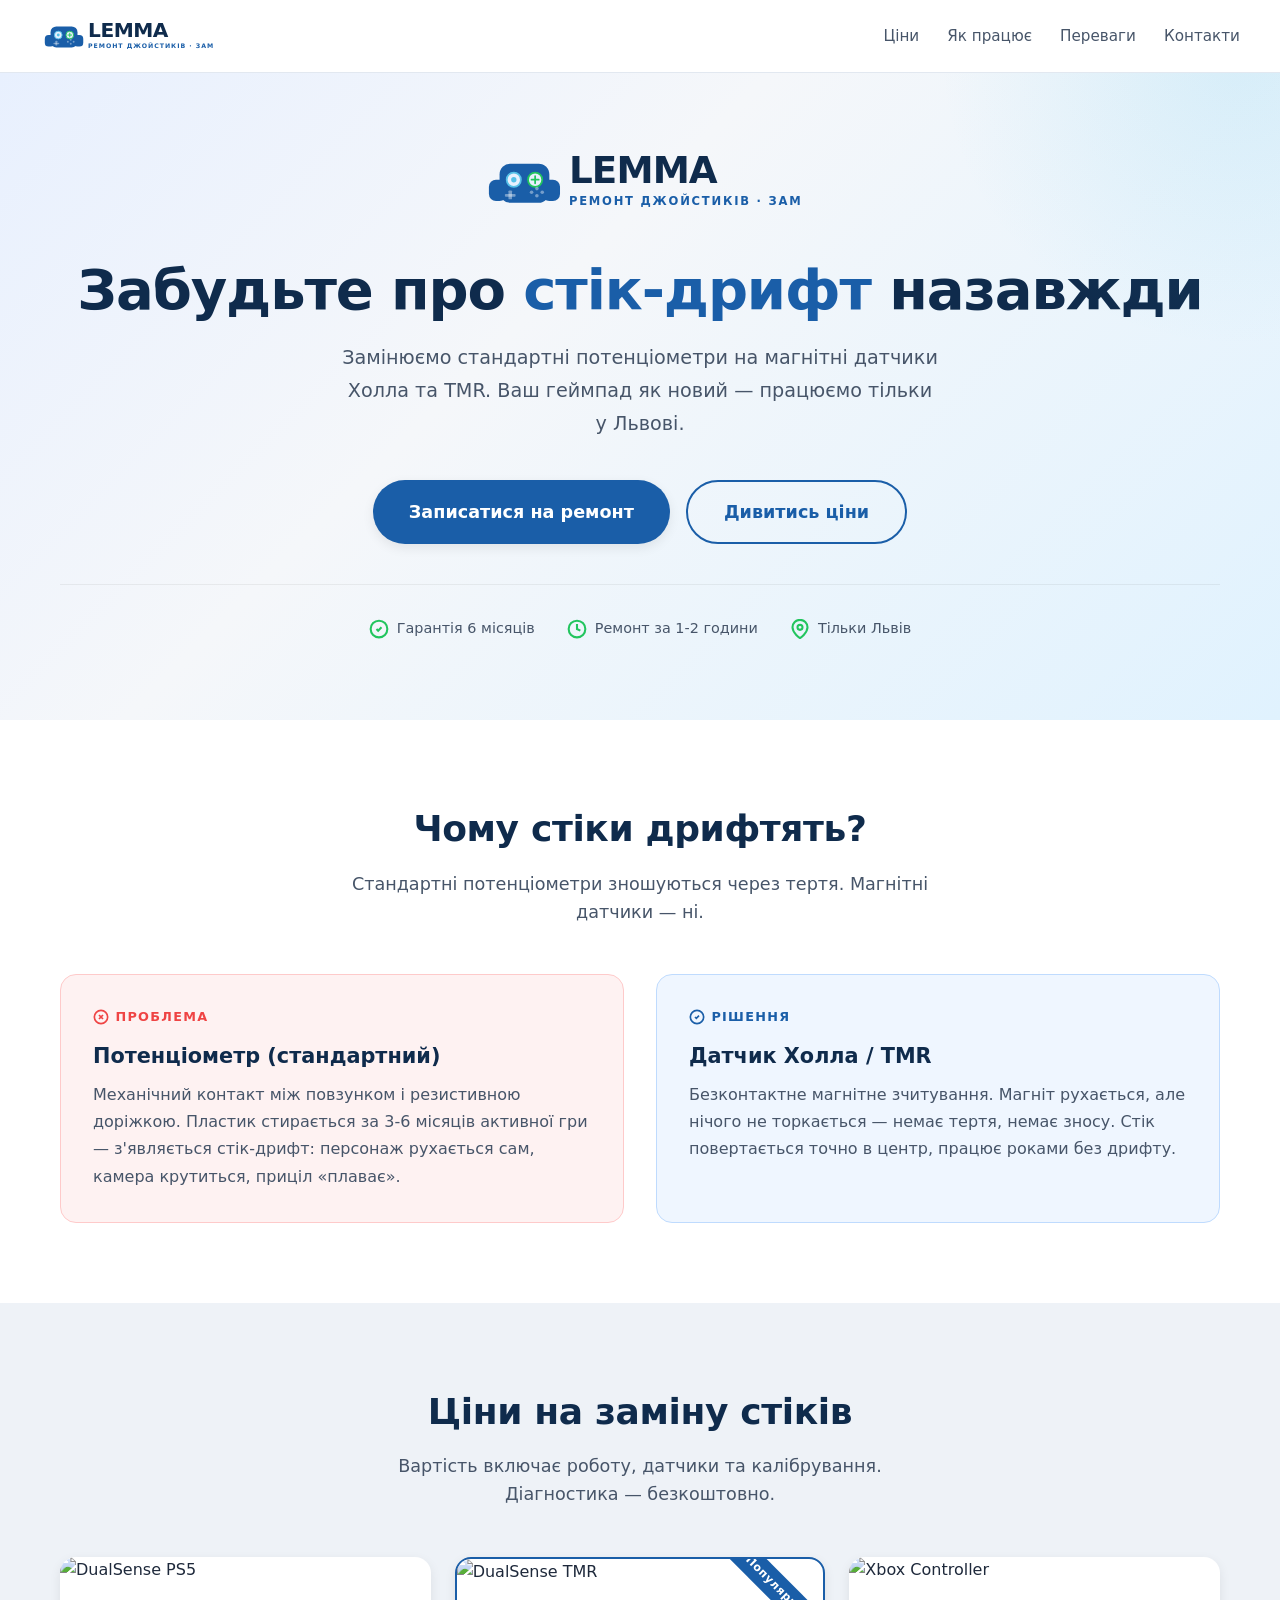
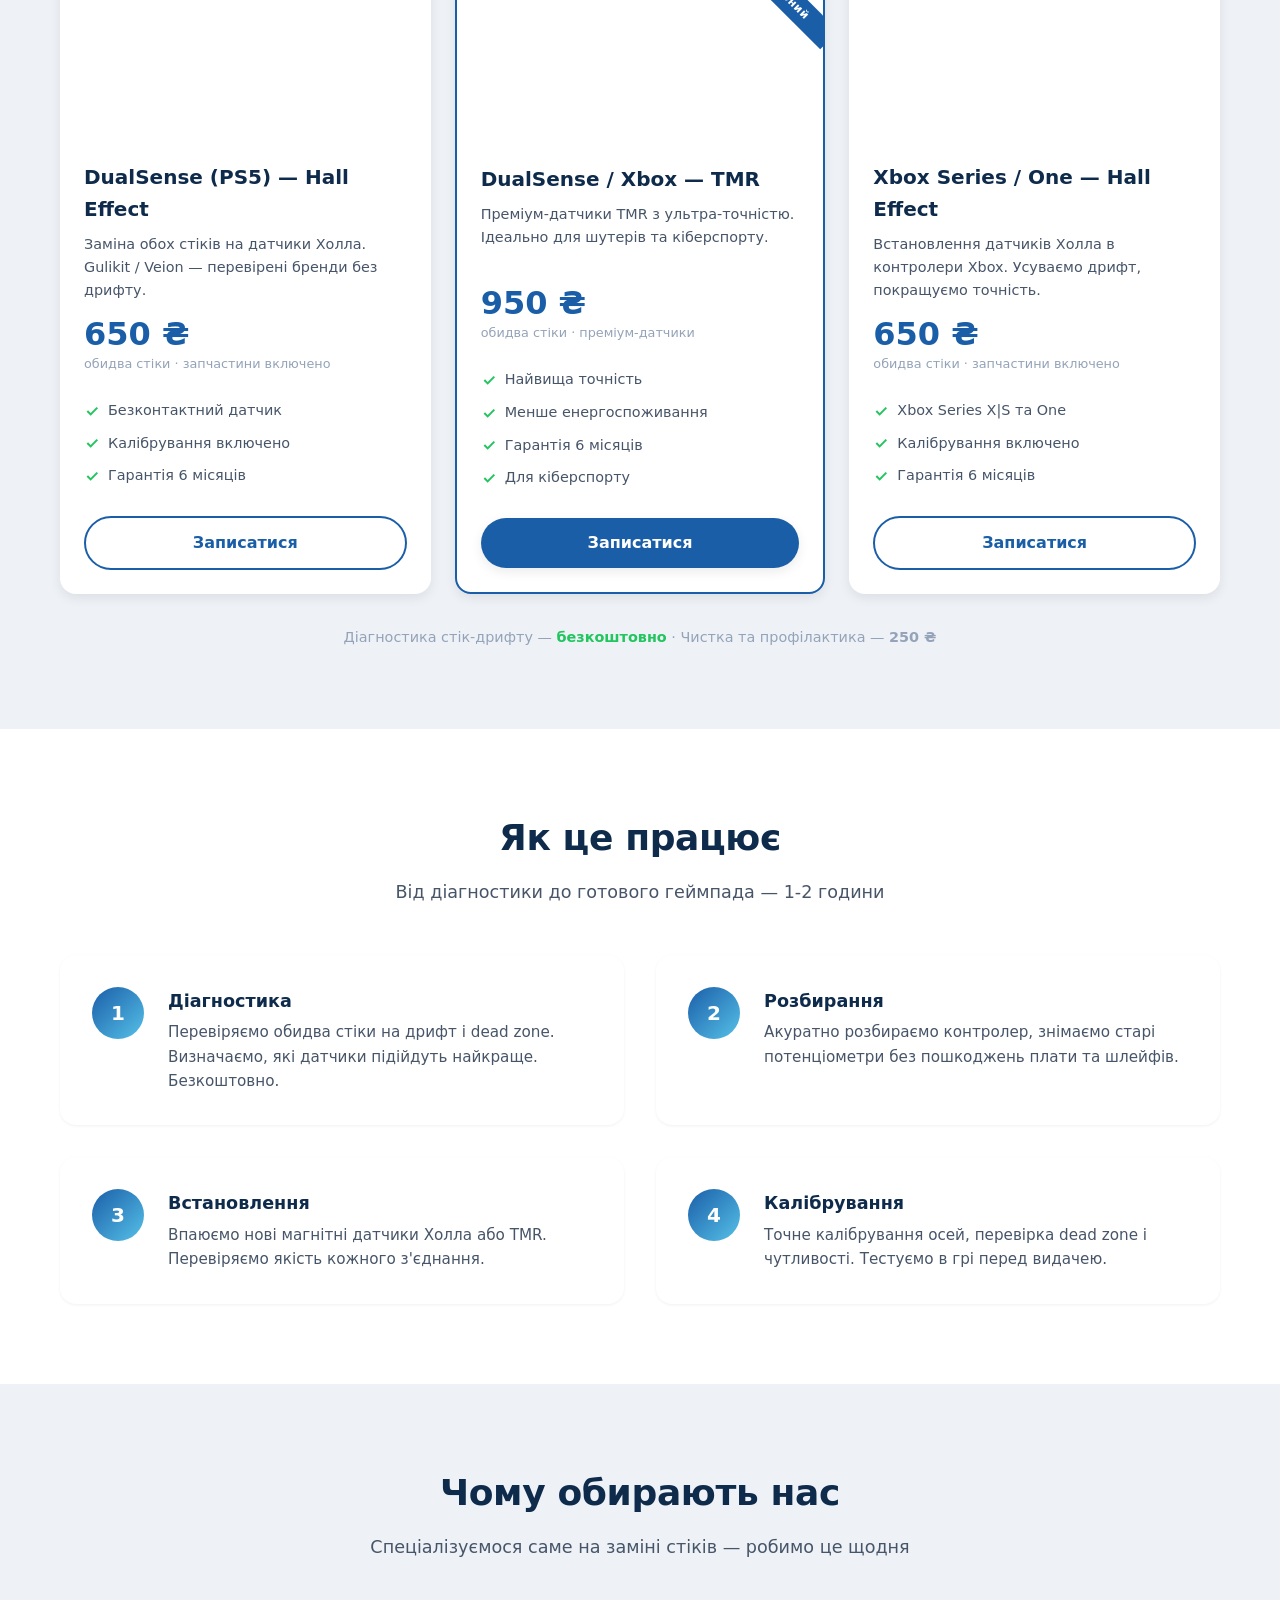
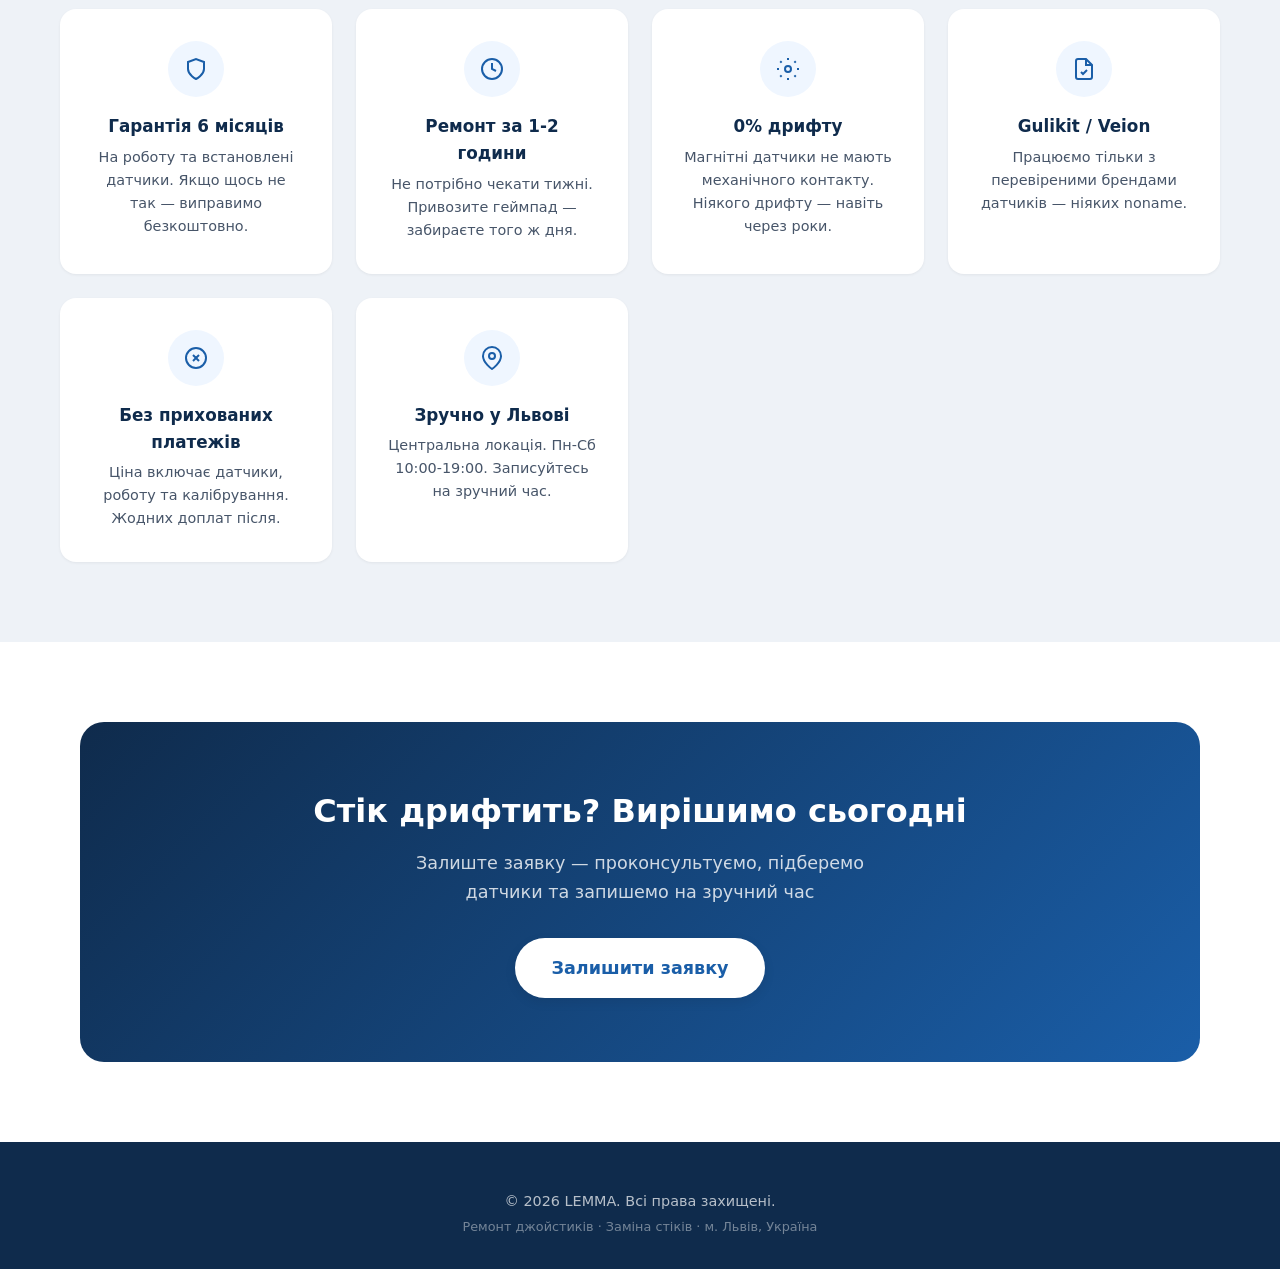
==== commit b9b394ce: "feat: light theme redesign with prices, SVG logo, and wow layout Complete rewrite from dark gaming t" ====
--- a/index.html
+++ b/index.html
@@ -11,10 +11,7 @@
   <meta name="geo.region" content="UA-46" />
   <meta name="geo.placename" content="Львів" />
   <link rel="canonical" href="https://lemma-lviv.com/" />
-
-  <link rel="icon" href="data:image/svg+xml,<svg xmlns='http://www.w3.org/2000/svg' viewBox='0 0 32 32'><rect width='32' height='32' rx='6' fill='%232563eb'/><text x='16' y='23' font-family='Arial,sans-serif' font-size='20' font-weight='700' text-anchor='middle' fill='white'>L</text></svg>" type="image/svg+xml" />
-  <link rel="apple-touch-icon" href="data:image/svg+xml,<svg xmlns='http://www.w3.org/2000/svg' viewBox='0 0 32 32'><rect width='32' height='32' rx='6' fill='%232563eb'/><text x='16' y='23' font-family='Arial,sans-serif' font-size='20' font-weight='700' text-anchor='middle' fill='white'>L</text></svg>" />
-
+  <link rel="icon" href="data:image/svg+xml,<svg xmlns='http://www.w3.org/2000/svg' viewBox='0 0 32 32'><rect width='32' height='32' rx='6' fill='%231a5ea8'/><text x='16' y='23' font-family='Arial,sans-serif' font-size='20' font-weight='700' text-anchor='middle' fill='white'>L</text></svg>" type="image/svg+xml" />
   <meta property="og:type" content="website" />
   <meta property="og:url" content="https://lemma-lviv.com/" />
   <meta property="og:title" content="Заміна стіків на датчик Холла / TMR у Львові | LEMMA" />
@@ -27,51 +24,23 @@
     "@type": "LocalBusiness",
     "name": "LEMMA — заміна стіків на датчик Холла",
     "alternateName": "Lemma Lviv",
-    "description": "Заміна аналогових стіків на магнітні датчики Холла та TMR у геймпадах DualSense, Xbox Series, Xbox One у Львові. Ремонт стік-дрифту з гарантією.",
+    "description": "Заміна аналогових стіків на магнітні датчики Холла та TMR у геймпадах DualSense, Xbox Series, Xbox One у Львові.",
     "url": "https://lemma-lviv.com",
     "telephone": "+380XXXXXXXXX",
     "priceRange": "₴₴",
-    "address": {
-      "@type": "PostalAddress",
-      "addressLocality": "Львів",
-      "addressRegion": "Львівська область",
-      "addressCountry": "UA"
-    },
-    "geo": {
-      "@type": "GeoCoordinates",
-      "latitude": 49.8397,
-      "longitude": 24.0297
-    },
-    "areaServed": {
-      "@type": "City",
-      "name": "Львів"
-    },
-    "openingHoursSpecification": {
-      "@type": "OpeningHoursSpecification",
-      "dayOfWeek": ["Monday","Tuesday","Wednesday","Thursday","Friday","Saturday"],
-      "opens": "10:00",
-      "closes": "19:00"
-    },
+    "address": { "@type": "PostalAddress", "addressLocality": "Львів", "addressRegion": "Львівська область", "addressCountry": "UA" },
+    "geo": { "@type": "GeoCoordinates", "latitude": 49.8397, "longitude": 24.0297 },
+    "areaServed": { "@type": "City", "name": "Львів" },
+    "openingHoursSpecification": { "@type": "OpeningHoursSpecification", "dayOfWeek": ["Monday","Tuesday","Wednesday","Thursday","Friday","Saturday"], "opens": "10:00", "closes": "19:00" },
     "hasOfferCatalog": {
       "@type": "OfferCatalog",
       "name": "Послуги з ремонту геймпадів",
       "itemListElement": [
-        { "@type": "Offer", "itemOffered": { "@type": "Service", "name": "Заміна стіків DualSense (PS5) на датчик Холла" } },
-        { "@type": "Offer", "itemOffered": { "@type": "Service", "name": "Заміна стіків Xbox Series X|S на датчик Холла" } },
-        { "@type": "Offer", "itemOffered": { "@type": "Service", "name": "Заміна стіків Xbox One на датчик Холла" } },
-        { "@type": "Offer", "itemOffered": { "@type": "Service", "name": "Встановлення TMR-датчиків у геймпади" } },
-        { "@type": "Offer", "itemOffered": { "@type": "Service", "name": "Діагностика стік-дрифту" } }
+        { "@type": "Offer", "itemOffered": { "@type": "Service", "name": "Заміна стіків DualSense на датчик Холла" }, "price": "650", "priceCurrency": "UAH" },
+        { "@type": "Offer", "itemOffered": { "@type": "Service", "name": "Заміна стіків Xbox на датчик Холла" }, "price": "650", "priceCurrency": "UAH" },
+        { "@type": "Offer", "itemOffered": { "@type": "Service", "name": "Встановлення TMR-датчиків" }, "price": "950", "priceCurrency": "UAH" }
       ]
     }
-  }
-  </script>
-
-  <script type="application/ld+json">
-  {
-    "@context": "https://schema.org",
-    "@type": "WebSite",
-    "name": "LEMMA — заміна стіків на датчик Холла у Львові",
-    "url": "https://lemma-lviv.com"
   }
   </script>
 
@@ -104,26 +73,23 @@
       return false;
     }
   </script>
-
   <link rel="stylesheet" href="style.css" />
 </head>
 <body>
 
   <header class="header" role="banner">
     <div class="container header__inner">
-      <div class="header__brand">
-        <a href="index.html" style="text-decoration:none;color:inherit">
-          <strong class="header__title">LEMMA</strong>
-          <span class="header__sub">Заміна стіків &bull; Львів</span>
-        </a>
-      </div>
+      <a href="index.html" class="header__logo">
+        <img src="logo.svg" alt="LEMMA — ремонт джойстиків, заміна стіків" />
+      </a>
       <div class="header__right">
         <nav class="nav" id="nav" aria-label="Головна навігація">
-          <a href="#services">Послуги</a>
+          <a href="#prices">Ціни</a>
           <a href="#how-it-works">Як працює</a>
           <a href="#advantages">Переваги</a>
           <a href="contacts.html">Контакти</a>
         </nav>
+        <a href="contacts.html" class="btn btn--primary" style="display:none" id="headerCta">Записатися</a>
         <button class="burger" id="burger" aria-label="Меню" aria-expanded="false">
           <span></span><span></span><span></span>
         </button>
@@ -132,355 +98,170 @@
   </header>
 
   <nav class="mobile-nav" id="mobileNav" aria-hidden="true" aria-label="Мобільна навігація">
-    <a href="#services"     class="mobile-nav__link">Послуги</a>
+    <a href="#prices" class="mobile-nav__link">Ціни</a>
     <a href="#how-it-works" class="mobile-nav__link">Як працює</a>
-    <a href="#advantages"   class="mobile-nav__link">Переваги</a>
+    <a href="#advantages" class="mobile-nav__link">Переваги</a>
     <a href="contacts.html" class="mobile-nav__link">Контакти</a>
   </nav>
 
-  <main id="main-content">
+  <main>
 
   <!-- ═══ HERO ═══ -->
   <section class="hero" aria-label="Головний банер">
-    <div class="hero__bg"></div>
-    <div class="container hero__content">
-      <div class="hero__badge">
-        <svg class="icon icon--sm" viewBox="0 0 24 24" fill="none" stroke="currentColor" stroke-width="2" stroke-linecap="round" stroke-linejoin="round"><path d="M20 10c0 6-8 12-8 12s-8-6-8-12a8 8 0 0 1 16 0Z"/><circle cx="12" cy="10" r="3"/></svg>
-        <span>Сервіс у Львові</span>
-      </div>
-
-      <div class="hero__controllers">
-        <div class="hero__controller-icon" aria-hidden="true">
-          <!-- DualSense icon -->
-          <svg viewBox="0 0 80 60" fill="none" stroke="currentColor" stroke-width="1.5" stroke-linecap="round" stroke-linejoin="round">
-            <path d="M15 28c-4 2-8 8-8 14 0 4 2 7 5 7s5-2 6-6l4-10h36l4 10c1 4 3 6 6 6s5-3 5-7c0-6-4-12-8-14"/>
-            <path d="M15 28c0-10 8-18 25-18s25 8 25 18"/>
-            <circle cx="30" cy="28" r="6"/>
-            <circle cx="50" cy="34" r="6"/>
-            <rect x="35" y="18" width="10" height="6" rx="1.5"/>
-          </svg>
-        </div>
-        <div class="hero__controller-icon" aria-hidden="true">
-          <!-- Xbox icon -->
-          <svg viewBox="0 0 80 60" fill="none" stroke="currentColor" stroke-width="1.5" stroke-linecap="round" stroke-linejoin="round">
-            <path d="M14 24c-3 4-6 10-6 16 0 5 3 8 6 8 4 0 8-4 14-12"/>
-            <path d="M66 24c3 4 6 10 6 16 0 5-3 8-6 8-4 0-8-4-14-12"/>
-            <path d="M28 36c-6 8-10 12-14 12"/>
-            <path d="M52 36c6 8 10 12 14 12"/>
-            <path d="M28 36c-4-6-6-12-6-18 0-4 3-8 9-10"/>
-            <path d="M52 36c4-6 6-12 6-18 0-4-3-8-9-10"/>
-            <path d="M31 8c3-2 6-3 9-3s6 1 9 3"/>
-            <circle cx="30" cy="22" r="6"/>
-            <circle cx="52" cy="30" r="6"/>
-            <circle cx="40" cy="18" r="3"/>
-          </svg>
-        </div>
-      </div>
-
-      <h1 class="hero__title">
-        Заміна стіків на<br /><span class="hero__title-accent">датчик Холла та TMR</span>
-      </h1>
-      <p class="hero__sub">
-        Забудьте про стік-дрифт назавжди. Встановлюємо магнітні датчики на геймпади DualSense&nbsp;(PS5) та Xbox — точність і довговічність без зносу.
-      </p>
+    <div class="container">
+      <div class="hero__logo">
+        <img src="logo.svg" alt="LEMMA логотип" />
+      </div>
+      <h1 class="hero__title">Забудьте про <span>стік-дрифт</span> назавжди</h1>
+      <p class="hero__sub">Замінюємо стандартні потенціометри на магнітні датчики Холла та TMR. Ваш геймпад як новий — працюємо тільки у Львові.</p>
       <div class="hero__cta">
-        <a href="contacts.html" class="btn btn--primary btn--lg">
-          <svg class="icon" viewBox="0 0 24 24" fill="none" stroke="currentColor" stroke-width="2" stroke-linecap="round" stroke-linejoin="round"><path d="M21 15a2 2 0 0 1-2 2H7l-4 4V5a2 2 0 0 1 2-2h14a2 2 0 0 1 2 2z"/></svg>
-          Записатися на ремонт
-        </a>
-        <a href="#services" class="btn btn--ghost btn--lg">Наші послуги</a>
-      </div>
-      <div class="hero__trust">
-        <span>
-          <svg class="icon icon--sm icon--green" viewBox="0 0 24 24" fill="none" stroke="currentColor" stroke-width="2.5" stroke-linecap="round" stroke-linejoin="round"><path d="m9 12 2 2 4-4"/><circle cx="12" cy="12" r="10"/></svg>
-          Гарантія
-        </span>
-        <span>
-          <svg class="icon icon--sm icon--accent" viewBox="0 0 24 24" fill="none" stroke="currentColor" stroke-width="2.5" stroke-linecap="round" stroke-linejoin="round"><circle cx="12" cy="12" r="10"/><polyline points="12 6 12 12 16 14"/></svg>
+        <a href="contacts.html" class="btn btn--primary btn--lg">Записатися на ремонт</a>
+        <a href="#prices" class="btn btn--outline btn--lg">Дивитись ціни</a>
+      </div>
+      <div class="hero__badges">
+        <div class="hero__badge">
+          <svg viewBox="0 0 24 24" fill="none" stroke="currentColor" stroke-width="2.5"><path d="m9 12 2 2 4-4"/><circle cx="12" cy="12" r="10"/></svg>
+          Гарантія 6 місяців
+        </div>
+        <div class="hero__badge">
+          <svg viewBox="0 0 24 24" fill="none" stroke="currentColor" stroke-width="2.5"><circle cx="12" cy="12" r="10"/><path d="M12 6v6l4 2"/></svg>
           Ремонт за 1-2 години
-        </span>
-        <span>
-          <svg class="icon icon--sm icon--primary" viewBox="0 0 24 24" fill="none" stroke="currentColor" stroke-width="2.5" stroke-linecap="round" stroke-linejoin="round"><path d="M20 10c0 6-8 12-8 12s-8-6-8-12a8 8 0 0 1 16 0Z"/><circle cx="12" cy="10" r="3"/></svg>
+        </div>
+        <div class="hero__badge">
+          <svg viewBox="0 0 24 24" fill="none" stroke="currentColor" stroke-width="2.5"><path d="M21 10c0 7-9 13-9 13s-9-6-9-13a9 9 0 0 1 18 0z"/><circle cx="12" cy="10" r="3"/></svg>
           Тільки Львів
-        </span>
-      </div>
-    </div>
-  </section>
-
-  <!-- ═══ PROBLEM: Drift vs Hall ═══ -->
-  <section class="section section--alt" aria-labelledby="problem-heading">
-    <div class="container">
-      <h2 class="section__title section__title--center" id="problem-heading">Чому стіки починають дрифтити?</h2>
-      <p class="section__sub section__sub--center">Стандартні потенціометри зношуються через тертя. Магнітні датчики — ні.</p>
-
-      <div class="problem__grid">
-        <div class="problem-card problem-card--bad">
-          <div class="problem-card__label">
-            <svg class="icon icon--sm" viewBox="0 0 24 24" fill="none" stroke="currentColor" stroke-width="2.5" stroke-linecap="round" stroke-linejoin="round"><circle cx="12" cy="12" r="10"/><line x1="15" y1="9" x2="9" y2="15"/><line x1="9" y1="9" x2="15" y2="15"/></svg>
+        </div>
+      </div>
+    </div>
+  </section>
+
+  <!-- ═══ PROBLEM vs SOLUTION ═══ -->
+  <section class="section section--white">
+    <div class="container">
+      <h2 class="section__title">Чому стіки дрифтять?</h2>
+      <p class="section__sub">Стандартні потенціометри зношуються через тертя. Магнітні датчики — ні.</p>
+      <div class="compare__grid">
+        <div class="compare-card compare-card--bad">
+          <div class="compare-card__label">
+            <svg width="16" height="16" viewBox="0 0 24 24" fill="none" stroke="currentColor" stroke-width="2.5"><circle cx="12" cy="12" r="10"/><line x1="15" y1="9" x2="9" y2="15"/><line x1="9" y1="9" x2="15" y2="15"/></svg>
             Проблема
           </div>
-          <h3 class="problem-card__title">Потенціометр (стандартний)</h3>
-          <p class="problem-card__text">Механічний контакт між повзунком і резистивною доріжкою. Пластик стирається за 3-6 місяців активної гри — з'являється стік-дрифт: персонаж рухається сам, камера крутиться, приціл &laquo;плаває&raquo;.</p>
-          <div class="problem-card__visual">
-            <svg viewBox="0 0 280 160" fill="none" xmlns="http://www.w3.org/2000/svg">
-              <!-- Stick module base -->
-              <rect x="70" y="90" width="140" height="50" rx="6" fill="#1a1a2e" stroke="#ef4444" stroke-width="1" opacity="0.6"/>
-              <rect x="85" y="95" width="20" height="8" rx="2" fill="#2a2a3e" stroke="#444" stroke-width="0.5"/>
-              <rect x="175" y="95" width="20" height="8" rx="2" fill="#2a2a3e" stroke="#444" stroke-width="0.5"/>
-              <rect x="115" y="130" width="50" height="6" rx="1" fill="#2a2a3e" stroke="#444" stroke-width="0.5"/>
-              <!-- Pins -->
-              <line x1="100" y1="140" x2="100" y2="155" stroke="#666" stroke-width="2"/>
-              <line x1="120" y1="140" x2="120" y2="155" stroke="#666" stroke-width="2"/>
-              <line x1="140" y1="140" x2="140" y2="155" stroke="#666" stroke-width="2"/>
-              <line x1="160" y1="140" x2="160" y2="155" stroke="#666" stroke-width="2"/>
-              <line x1="180" y1="140" x2="180" y2="155" stroke="#666" stroke-width="2"/>
-              <!-- Gimbal housing -->
-              <circle cx="140" cy="82" r="28" fill="#1e1e30" stroke="#ef4444" stroke-width="1.2" opacity="0.7"/>
-              <!-- Worn track marks -->
-              <path d="M125 82 Q130 76 140 78 Q150 80 155 82" stroke="#ef4444" stroke-width="0.8" opacity="0.5" stroke-dasharray="2 1"/>
-              <path d="M140 68 Q136 75 138 82 Q140 89 140 96" stroke="#ef4444" stroke-width="0.8" opacity="0.5" stroke-dasharray="2 1"/>
-              <!-- Stick shaft (tilted - drifting) -->
-              <ellipse cx="140" cy="82" rx="10" ry="10" fill="#2a2a40" stroke="#555" stroke-width="1"/>
-              <line x1="140" y1="82" x2="152" y2="38" stroke="#888" stroke-width="4" stroke-linecap="round"/>
-              <circle cx="152" cy="36" r="12" fill="#333" stroke="#555" stroke-width="1.5"/>
-              <circle cx="152" cy="36" r="8" fill="#2a2a3e"/>
-              <!-- Drift indicator -->
-              <path d="M168 32 L180 28 M168 40 L180 44" stroke="#ef4444" stroke-width="1.5" stroke-linecap="round" opacity="0.8"/>
-              <path d="M175 26 L180 28 L176 33" stroke="#ef4444" stroke-width="1" fill="none" stroke-linecap="round" opacity="0.8"/>
-              <path d="M175 46 L180 44 L176 39" stroke="#ef4444" stroke-width="1" fill="none" stroke-linecap="round" opacity="0.8"/>
-              <!-- Warning scratches on potentiometer -->
-              <line x1="125" y1="100" x2="155" y2="100" stroke="#ef4444" stroke-width="0.5" opacity="0.4" stroke-dasharray="3 2"/>
-              <text x="140" y="12" text-anchor="middle" fill="#ef4444" font-size="11" font-weight="600" font-family="system-ui" opacity="0.9">стік дрифтить ↗</text>
-            </svg>
-          </div>
-        </div>
-
-        <div class="problem-card problem-card--good">
-          <div class="problem-card__label">
-            <svg class="icon icon--sm" viewBox="0 0 24 24" fill="none" stroke="currentColor" stroke-width="2.5" stroke-linecap="round" stroke-linejoin="round"><circle cx="12" cy="12" r="10"/><path d="m9 12 2 2 4-4"/></svg>
+          <h3 class="compare-card__title">Потенціометр (стандартний)</h3>
+          <p class="compare-card__text">Механічний контакт між повзунком і резистивною доріжкою. Пластик стирається за 3-6 місяців активної гри — з'являється стік-дрифт: персонаж рухається сам, камера крутиться, приціл «плаває».</p>
+        </div>
+        <div class="compare-card compare-card--good">
+          <div class="compare-card__label">
+            <svg width="16" height="16" viewBox="0 0 24 24" fill="none" stroke="currentColor" stroke-width="2.5"><circle cx="12" cy="12" r="10"/><path d="m9 12 2 2 4-4"/></svg>
             Рішення
           </div>
-          <h3 class="problem-card__title">Датчик Холла / TMR</h3>
-          <p class="problem-card__text">Безконтактне магнітне зчитування. Магніт рухається, але нічого не торкається — немає тертя, немає зносу. Стік повертається точно в центр, працює роками без дрифту.</p>
-          <div class="problem-card__visual">
-            <svg viewBox="0 0 280 160" fill="none" xmlns="http://www.w3.org/2000/svg">
-              <!-- Stick module base -->
-              <rect x="70" y="90" width="140" height="50" rx="6" fill="#1a1a2e" stroke="#2563eb" stroke-width="1" opacity="0.6"/>
-              <rect x="85" y="95" width="20" height="8" rx="2" fill="#2a2a3e" stroke="#555" stroke-width="0.5"/>
-              <rect x="175" y="95" width="20" height="8" rx="2" fill="#2a2a3e" stroke="#555" stroke-width="0.5"/>
-              <rect x="115" y="130" width="50" height="6" rx="1" fill="#2a2a3e" stroke="#555" stroke-width="0.5"/>
-              <!-- Pins -->
-              <line x1="100" y1="140" x2="100" y2="155" stroke="#777" stroke-width="2"/>
-              <line x1="120" y1="140" x2="120" y2="155" stroke="#777" stroke-width="2"/>
-              <line x1="140" y1="140" x2="140" y2="155" stroke="#777" stroke-width="2"/>
-              <line x1="160" y1="140" x2="160" y2="155" stroke="#777" stroke-width="2"/>
-              <line x1="180" y1="140" x2="180" y2="155" stroke="#777" stroke-width="2"/>
-              <!-- Hall sensor housing -->
-              <circle cx="140" cy="82" r="28" fill="#1e1e30" stroke="#2563eb" stroke-width="1.2" opacity="0.7"/>
-              <!-- Magnetic field lines -->
-              <ellipse cx="140" cy="82" rx="20" ry="20" fill="none" stroke="#2563eb" stroke-width="0.6" opacity="0.3" stroke-dasharray="3 3"/>
-              <ellipse cx="140" cy="82" rx="14" ry="14" fill="none" stroke="#38bdf8" stroke-width="0.6" opacity="0.3" stroke-dasharray="2 2"/>
-              <!-- Hall sensor chip -->
-              <rect x="133" y="75" width="14" height="14" rx="2" fill="#2563eb" opacity="0.2" stroke="#2563eb" stroke-width="0.8"/>
-              <text x="140" y="85" text-anchor="middle" fill="#2563eb" font-size="6" font-family="monospace" opacity="0.7">IC</text>
-              <!-- Stick shaft (perfectly centered) -->
-              <ellipse cx="140" cy="82" rx="10" ry="10" fill="#2a2a40" stroke="#666" stroke-width="1"/>
-              <line x1="140" y1="82" x2="140" y2="36" stroke="#999" stroke-width="4" stroke-linecap="round"/>
-              <circle cx="140" cy="34" r="12" fill="#444" stroke="#666" stroke-width="1.5"/>
-              <circle cx="140" cy="34" r="8" fill="#3a3a4e"/>
-              <!-- Magnet glow -->
-              <circle cx="140" cy="82" r="6" fill="#2563eb" opacity="0.15"/>
-              <circle cx="140" cy="82" r="3" fill="#38bdf8" opacity="0.3"/>
-              <!-- Precision indicator -->
-              <circle cx="140" cy="34" r="2" fill="#38bdf8" opacity="0.6"/>
-              <text x="140" y="12" text-anchor="middle" fill="#2563eb" font-size="11" font-weight="600" font-family="system-ui" opacity="0.9">точно в центрі ✓</text>
-            </svg>
-          </div>
-        </div>
-      </div>
-    </div>
-  </section>
-
-  <!-- ═══ SERVICES ═══ -->
-  <section id="services" class="section section--dark" aria-labelledby="services-heading">
-    <div class="container">
-      <h2 class="section__title section__title--center" id="services-heading">Наші послуги</h2>
-      <p class="section__sub section__sub--center">Заміна стіків на магнітні датчики для всіх популярних геймпадів. Працюємо тільки у Львові.</p>
-
-      <div class="services__grid">
-
-        <article class="service-card">
-          <div class="service-card__visual service-card__visual--ps">
-            <img src="https://images.unsplash.com/photo-1754594207981-8b97210a6d3a?w=600&q=80&auto=format&fit=crop" alt="DualSense PS5 контролер" loading="lazy" />
-          </div>
-          <div class="service-card__body">
-            <h3 class="service-card__title">DualSense (PS5)</h3>
-            <p class="service-card__desc">Заміна обох аналогових стіків на датчик Холла або TMR. Повна калібрування після встановлення.</p>
-            <div class="service-card__tags">
-              <span class="service-card__tag">Hall Effect</span>
-              <span class="service-card__tag service-card__tag--accent">TMR</span>
-              <span class="service-card__tag">Gulikit / Veion</span>
-            </div>
-            <a href="contacts.html" class="service-card__link">
-              <svg class="icon icon--sm" viewBox="0 0 24 24" fill="none" stroke="currentColor" stroke-width="2" stroke-linecap="round" stroke-linejoin="round"><path d="M22 16.92v3a2 2 0 0 1-2.18 2 19.79 19.79 0 0 1-8.63-3.07A19.5 19.5 0 0 1 4.69 10.8a19.79 19.79 0 0 1-3.07-8.72A2 2 0 0 1 3.62 0h3a2 2 0 0 1 2 1.72c.127.96.361 1.903.7 2.81a2 2 0 0 1-.45 2.11L7.91 7.91a16 16 0 0 0 6.06 6.06l1.27-1.27a2 2 0 0 1 2.11-.45c.907.339 1.85.573 2.81.7A2 2 0 0 1 22 16.92z"/><path d="M14.05 2a9 9 0 0 1 8 7.94"/><path d="M14.05 6A5 5 0 0 1 18 10"/></svg>
-              Записатися
-            </a>
-          </div>
-        </article>
-
-        <article class="service-card">
-          <div class="service-card__visual service-card__visual--xbox">
-            <img src="https://images.unsplash.com/photo-1591109864300-46c417fa0475?w=600&q=80&auto=format&fit=crop" alt="Xbox Series контролер" loading="lazy" />
-          </div>
-          <div class="service-card__body">
-            <h3 class="service-card__title">Xbox Series X|S</h3>
-            <p class="service-card__desc">Встановлення магнітних датчиків у контролер Xbox Series. Усуваємо дрифт і покращуємо точність.</p>
-            <div class="service-card__tags">
-              <span class="service-card__tag">Hall Effect</span>
-              <span class="service-card__tag service-card__tag--accent">TMR</span>
-              <span class="service-card__tag">Без дрифту</span>
-            </div>
-            <a href="contacts.html" class="service-card__link">
-              <svg class="icon icon--sm" viewBox="0 0 24 24" fill="none" stroke="currentColor" stroke-width="2" stroke-linecap="round" stroke-linejoin="round"><path d="M22 16.92v3a2 2 0 0 1-2.18 2 19.79 19.79 0 0 1-8.63-3.07A19.5 19.5 0 0 1 4.69 10.8a19.79 19.79 0 0 1-3.07-8.72A2 2 0 0 1 3.62 0h3a2 2 0 0 1 2 1.72c.127.96.361 1.903.7 2.81a2 2 0 0 1-.45 2.11L7.91 7.91a16 16 0 0 0 6.06 6.06l1.27-1.27a2 2 0 0 1 2.11-.45c.907.339 1.85.573 2.81.7A2 2 0 0 1 22 16.92z"/><path d="M14.05 2a9 9 0 0 1 8 7.94"/><path d="M14.05 6A5 5 0 0 1 18 10"/></svg>
-              Записатися
-            </a>
-          </div>
-        </article>
-
-        <article class="service-card">
-          <div class="service-card__visual service-card__visual--xbox-one">
-            <img src="https://images.unsplash.com/photo-1531705771309-2c39f632e69a?w=600&q=80&auto=format&fit=crop" alt="Xbox One контролер" loading="lazy" />
-          </div>
-          <div class="service-card__body">
-            <h3 class="service-card__title">Xbox One</h3>
-            <p class="service-card__desc">Модернізація контролера Xbox One — заміна потенціометрів на безконтактні датчики Холла.</p>
-            <div class="service-card__tags">
-              <span class="service-card__tag">Hall Effect</span>
-              <span class="service-card__tag">Модернізація</span>
-            </div>
-            <a href="contacts.html" class="service-card__link">
-              <svg class="icon icon--sm" viewBox="0 0 24 24" fill="none" stroke="currentColor" stroke-width="2" stroke-linecap="round" stroke-linejoin="round"><path d="M22 16.92v3a2 2 0 0 1-2.18 2 19.79 19.79 0 0 1-8.63-3.07A19.5 19.5 0 0 1 4.69 10.8a19.79 19.79 0 0 1-3.07-8.72A2 2 0 0 1 3.62 0h3a2 2 0 0 1 2 1.72c.127.96.361 1.903.7 2.81a2 2 0 0 1-.45 2.11L7.91 7.91a16 16 0 0 0 6.06 6.06l1.27-1.27a2 2 0 0 1 2.11-.45c.907.339 1.85.573 2.81.7A2 2 0 0 1 22 16.92z"/><path d="M14.05 2a9 9 0 0 1 8 7.94"/><path d="M14.05 6A5 5 0 0 1 18 10"/></svg>
-              Записатися
-            </a>
-          </div>
-        </article>
-
-      </div>
-
-      <!-- Sensor types -->
-      <h3 class="section__title section__title--center" style="margin-top:2rem">Типи датчиків</h3>
-      <p class="section__sub section__sub--center">Пропонуємо два типи магнітних датчиків — обидва без механічного зносу</p>
-
-      <div class="sensor__grid">
-        <div class="sensor-card sensor-card--hall">
-          <div class="sensor-card__icon">
-            <svg class="icon icon--xl" viewBox="0 0 24 24" fill="none" stroke="currentColor" stroke-width="1.5" stroke-linecap="round" stroke-linejoin="round">
-              <rect x="4" y="4" width="16" height="16" rx="2"/>
-              <path d="M9 4v16"/>
-              <path d="M15 4v16"/>
-              <path d="M4 12h16"/>
-              <circle cx="12" cy="12" r="3"/>
-            </svg>
-          </div>
-          <h4 class="sensor-card__title">Hall Effect</h4>
-          <p class="sensor-card__text">Класичний магнітний датчик на ефекті Холла. Надійний, перевірений, доступний за ціною. Ідеальний для більшості геймерів.</p>
-          <ul class="sensor-card__features">
-            <li>
-              <svg class="icon icon--sm icon--primary" viewBox="0 0 24 24" fill="none" stroke="currentColor" stroke-width="2.5" stroke-linecap="round" stroke-linejoin="round"><circle cx="12" cy="12" r="10"/><path d="m9 12 2 2 4-4"/></svg>
-              Без механічного зносу
-            </li>
-            <li>
-              <svg class="icon icon--sm icon--primary" viewBox="0 0 24 24" fill="none" stroke="currentColor" stroke-width="2.5" stroke-linecap="round" stroke-linejoin="round"><circle cx="12" cy="12" r="10"/><path d="m9 12 2 2 4-4"/></svg>
-              Gulikit, Veion та інші бренди
-            </li>
-            <li>
-              <svg class="icon icon--sm icon--primary" viewBox="0 0 24 24" fill="none" stroke="currentColor" stroke-width="2.5" stroke-linecap="round" stroke-linejoin="round"><circle cx="12" cy="12" r="10"/><path d="m9 12 2 2 4-4"/></svg>
-              Оптимальне співвідношення ціна/якість
-            </li>
-          </ul>
-        </div>
-
-        <div class="sensor-card sensor-card--tmr">
-          <div class="sensor-card__icon">
-            <svg class="icon icon--xl" viewBox="0 0 24 24" fill="none" stroke="currentColor" stroke-width="1.5" stroke-linecap="round" stroke-linejoin="round">
-              <circle cx="12" cy="12" r="9"/>
-              <circle cx="12" cy="12" r="5"/>
-              <circle cx="12" cy="12" r="1.5" fill="currentColor"/>
-              <line x1="12" y1="3" x2="12" y2="1"/>
-              <line x1="12" y1="23" x2="12" y2="21"/>
-              <line x1="3" y1="12" x2="1" y2="12"/>
-              <line x1="23" y1="12" x2="21" y2="12"/>
-            </svg>
-          </div>
-          <h4 class="sensor-card__title">TMR (тунельний магніторезистивний)</h4>
-          <p class="sensor-card__text">Найновіша технологія з ще вищою точністю та меншим енергоспоживанням. Преміум-варіант для вимогливих геймерів.</p>
-          <ul class="sensor-card__features">
-            <li>
-              <svg class="icon icon--sm icon--accent" viewBox="0 0 24 24" fill="none" stroke="currentColor" stroke-width="2.5" stroke-linecap="round" stroke-linejoin="round"><circle cx="12" cy="12" r="10"/><path d="m9 12 2 2 4-4"/></svg>
-              Вища точність ніж Hall
-            </li>
-            <li>
-              <svg class="icon icon--sm icon--accent" viewBox="0 0 24 24" fill="none" stroke="currentColor" stroke-width="2.5" stroke-linecap="round" stroke-linejoin="round"><circle cx="12" cy="12" r="10"/><path d="m9 12 2 2 4-4"/></svg>
-              Менше енергоспоживання
-            </li>
-            <li>
-              <svg class="icon icon--sm icon--accent" viewBox="0 0 24 24" fill="none" stroke="currentColor" stroke-width="2.5" stroke-linecap="round" stroke-linejoin="round"><circle cx="12" cy="12" r="10"/><path d="m9 12 2 2 4-4"/></svg>
-              Преміум для кіберспорту
-            </li>
-          </ul>
-        </div>
-      </div>
-    </div>
-  </section>
-
-  <!-- ═══ MID CTA ═══ -->
-  <section class="section--cta-mid" aria-label="Заклик до дії">
-    <div class="cta-mid__inner container">
-      <h3 class="cta-mid__title">Стік дрифтить? Вирішимо за пару годин</h3>
-      <p class="cta-mid__sub">Залиште заявку — проконсультуємо безкоштовно</p>
-      <a href="contacts.html" class="btn btn--primary btn--lg">
-        <svg class="icon" viewBox="0 0 24 24" fill="none" stroke="currentColor" stroke-width="2" stroke-linecap="round" stroke-linejoin="round"><path d="M21 15a2 2 0 0 1-2 2H7l-4 4V5a2 2 0 0 1 2-2h14a2 2 0 0 1 2 2z"/></svg>
-        Залишити заявку
-      </a>
+          <h3 class="compare-card__title">Датчик Холла / TMR</h3>
+          <p class="compare-card__text">Безконтактне магнітне зчитування. Магніт рухається, але нічого не торкається — немає тертя, немає зносу. Стік повертається точно в центр, працює роками без дрифту.</p>
+        </div>
+      </div>
+    </div>
+  </section>
+
+  <!-- ═══ PRICES ═══ -->
+  <section id="prices" class="section section--gray">
+    <div class="container">
+      <h2 class="section__title">Ціни на заміну стіків</h2>
+      <p class="section__sub">Вартість включає роботу, датчики та калібрування. Діагностика — безкоштовно.</p>
+
+      <div class="prices__grid">
+
+        <div class="price-card">
+          <div class="price-card__img">
+            <img src="https://images.unsplash.com/photo-1754594207981-8b97210a6d3a?w=600&q=80&auto=format&fit=crop" alt="DualSense PS5" loading="lazy" />
+          </div>
+          <div class="price-card__body">
+            <h3 class="price-card__name">DualSense (PS5) — Hall Effect</h3>
+            <p class="price-card__desc">Заміна обох стіків на датчики Холла. Gulikit / Veion — перевірені бренди без дрифту.</p>
+            <div class="price-card__price">650 ₴</div>
+            <p class="price-card__price-note">обидва стіки · запчастини включено</p>
+            <ul class="price-card__features">
+              <li><svg viewBox="0 0 24 24" fill="none" stroke="currentColor" stroke-width="3"><path d="m5 12 5 5L20 7"/></svg> Безконтактний датчик</li>
+              <li><svg viewBox="0 0 24 24" fill="none" stroke="currentColor" stroke-width="3"><path d="m5 12 5 5L20 7"/></svg> Калібрування включено</li>
+              <li><svg viewBox="0 0 24 24" fill="none" stroke="currentColor" stroke-width="3"><path d="m5 12 5 5L20 7"/></svg> Гарантія 6 місяців</li>
+            </ul>
+            <a href="contacts.html" class="btn btn--outline btn--full price-card__btn">Записатися</a>
+          </div>
+        </div>
+
+        <div class="price-card price-card--featured">
+          <div class="price-card__img">
+            <img src="https://images.unsplash.com/photo-1689593671231-ea788fda8414?w=600&q=80&auto=format&fit=crop" alt="DualSense TMR" loading="lazy" />
+          </div>
+          <div class="price-card__body">
+            <h3 class="price-card__name">DualSense / Xbox — TMR</h3>
+            <p class="price-card__desc">Преміум-датчики TMR з ультра-точністю. Ідеально для шутерів та кіберспорту.</p>
+            <div class="price-card__price">950 ₴</div>
+            <p class="price-card__price-note">обидва стіки · преміум-датчики</p>
+            <ul class="price-card__features">
+              <li><svg viewBox="0 0 24 24" fill="none" stroke="currentColor" stroke-width="3"><path d="m5 12 5 5L20 7"/></svg> Найвища точність</li>
+              <li><svg viewBox="0 0 24 24" fill="none" stroke="currentColor" stroke-width="3"><path d="m5 12 5 5L20 7"/></svg> Менше енергоспоживання</li>
+              <li><svg viewBox="0 0 24 24" fill="none" stroke="currentColor" stroke-width="3"><path d="m5 12 5 5L20 7"/></svg> Гарантія 6 місяців</li>
+              <li><svg viewBox="0 0 24 24" fill="none" stroke="currentColor" stroke-width="3"><path d="m5 12 5 5L20 7"/></svg> Для кіберспорту</li>
+            </ul>
+            <a href="contacts.html" class="btn btn--primary btn--full price-card__btn">Записатися</a>
+          </div>
+        </div>
+
+        <div class="price-card">
+          <div class="price-card__img">
+            <img src="https://images.unsplash.com/photo-1591109864300-46c417fa0475?w=600&q=80&auto=format&fit=crop" alt="Xbox Controller" loading="lazy" />
+          </div>
+          <div class="price-card__body">
+            <h3 class="price-card__name">Xbox Series / One — Hall Effect</h3>
+            <p class="price-card__desc">Встановлення датчиків Холла в контролери Xbox. Усуваємо дрифт, покращуємо точність.</p>
+            <div class="price-card__price">650 ₴</div>
+            <p class="price-card__price-note">обидва стіки · запчастини включено</p>
+            <ul class="price-card__features">
+              <li><svg viewBox="0 0 24 24" fill="none" stroke="currentColor" stroke-width="3"><path d="m5 12 5 5L20 7"/></svg> Xbox Series X|S та One</li>
+              <li><svg viewBox="0 0 24 24" fill="none" stroke="currentColor" stroke-width="3"><path d="m5 12 5 5L20 7"/></svg> Калібрування включено</li>
+              <li><svg viewBox="0 0 24 24" fill="none" stroke="currentColor" stroke-width="3"><path d="m5 12 5 5L20 7"/></svg> Гарантія 6 місяців</li>
+            </ul>
+            <a href="contacts.html" class="btn btn--outline btn--full price-card__btn">Записатися</a>
+          </div>
+        </div>
+
+      </div>
+
+      <p style="text-align:center;margin-top:2rem;color:var(--text-dim);font-size:.9rem">Діагностика стік-дрифту — <strong style="color:var(--green)">безкоштовно</strong> · Чистка та профілактика — <strong>250 ₴</strong></p>
     </div>
   </section>
 
   <!-- ═══ HOW IT WORKS ═══ -->
-  <section id="how-it-works" class="section section--alt" aria-labelledby="how-heading">
-    <div class="container">
-      <h2 class="section__title section__title--center" id="how-heading">Як це працює</h2>
-      <p class="section__sub section__sub--center">Весь процес — від діагностики до готового геймпада — займає 1-2 години</p>
-
+  <section id="how-it-works" class="section section--white">
+    <div class="container">
+      <h2 class="section__title">Як це працює</h2>
+      <p class="section__sub">Від діагностики до готового геймпада — 1-2 години</p>
       <div class="steps__grid">
-        <div class="step-card">
-          <div class="step-card__num">1</div>
-          <div class="step-card__content">
-            <h3 class="step-card__title">Діагностика</h3>
-            <p class="step-card__text">Перевіряємо геймпад, визначаємо ступінь дрифту кожного стіка, тестуємо кнопки та тригери. Діагностика безкоштовна.</p>
-          </div>
-        </div>
-
-        <div class="step-card">
-          <div class="step-card__num">2</div>
-          <div class="step-card__content">
-            <h3 class="step-card__title">Розбирання</h3>
-            <p class="step-card__text">Акуратно розбираємо контролер, знімаємо старі потенціометри. Працюємо з професійним інструментом — жодних пошкоджень корпусу.</p>
-          </div>
-        </div>
-
-        <div class="step-card">
-          <div class="step-card__num">3</div>
-          <div class="step-card__content">
-            <h3 class="step-card__title">Встановлення датчика</h3>
-            <p class="step-card__text">Впаюємо магнітний датчик Холла або TMR. Фіксуємо, перевіряємо надійність з'єднання, збираємо контролер.</p>
-          </div>
-        </div>
-
-        <div class="step-card">
-          <div class="step-card__num">4</div>
-          <div class="step-card__content">
-            <h3 class="step-card__title">Калібрування та тест</h3>
-            <p class="step-card__text">Калібруємо стіки, тестуємо в грі: перевіряємо мертві зони, лінійність, повернення в центр. Забираєте геймпад того ж дня.</p>
+        <div class="step">
+          <div class="step__num">1</div>
+          <div>
+            <h3 class="step__title">Діагностика</h3>
+            <p class="step__text">Перевіряємо обидва стіки на дрифт і dead zone. Визначаємо, які датчики підійдуть найкраще. Безкоштовно.</p>
+          </div>
+        </div>
+        <div class="step">
+          <div class="step__num">2</div>
+          <div>
+            <h3 class="step__title">Розбирання</h3>
+            <p class="step__text">Акуратно розбираємо контролер, знімаємо старі потенціометри без пошкоджень плати та шлейфів.</p>
+          </div>
+        </div>
+        <div class="step">
+          <div class="step__num">3</div>
+          <div>
+            <h3 class="step__title">Встановлення</h3>
+            <p class="step__text">Впаюємо нові магнітні датчики Холла або TMR. Перевіряємо якість кожного з'єднання.</p>
+          </div>
+        </div>
+        <div class="step">
+          <div class="step__num">4</div>
+          <div>
+            <h3 class="step__title">Калібрування</h3>
+            <p class="step__text">Точне калібрування осей, перевірка dead zone і чутливості. Тестуємо в грі перед видачею.</p>
           </div>
         </div>
       </div>
@@ -488,73 +269,52 @@
   </section>
 
   <!-- ═══ ADVANTAGES ═══ -->
-  <section id="advantages" class="section section--dark" aria-labelledby="adv-heading">
-    <div class="container">
-      <h2 class="section__title section__title--center" id="adv-heading">Чому обирають нас</h2>
-      <p class="section__sub section__sub--center">Досвід, якісні компоненти та індивідуальний підхід до кожного геймпада</p>
-
-      <div class="advantages__grid">
-        <div class="adv-card">
-          <div class="adv-card__icon">
-            <svg class="icon icon--lg" viewBox="0 0 24 24" fill="none" stroke="currentColor" stroke-width="2" stroke-linecap="round" stroke-linejoin="round"><path d="M12 22s8-4 8-10V5l-8-3-8 3v7c0 6 8 10 8 10z"/><path d="m9 12 2 2 4-4"/></svg>
-          </div>
-          <h3 class="adv-card__title">Гарантія на роботу</h3>
-          <p class="adv-card__text">Даємо гарантію на встановлений датчик та роботу. Якщо щось не так — виправимо безкоштовно.</p>
-        </div>
-
-        <div class="adv-card">
-          <div class="adv-card__icon adv-card__icon--accent">
-            <svg class="icon icon--lg" viewBox="0 0 24 24" fill="none" stroke="currentColor" stroke-width="2" stroke-linecap="round" stroke-linejoin="round"><circle cx="12" cy="12" r="10"/><polyline points="12 6 12 12 16 14"/></svg>
-          </div>
-          <h3 class="adv-card__title">Швидкий ремонт</h3>
-          <p class="adv-card__text">Заміна стіків займає 1-2 години. Привезли геймпад — забрали того ж дня, готовий до гри.</p>
-        </div>
-
-        <div class="adv-card">
-          <div class="adv-card__icon adv-card__icon--green">
-            <svg class="icon icon--lg" viewBox="0 0 24 24" fill="none" stroke="currentColor" stroke-width="2" stroke-linecap="round" stroke-linejoin="round"><circle cx="12" cy="12" r="10"/><path d="m9 12 2 2 4-4"/></svg>
-          </div>
-          <h3 class="adv-card__title">0% дрифту</h3>
-          <p class="adv-card__text">Магнітні датчики не мають контактних елементів. Жодного тертя — жодного зносу — жодного дрифту.</p>
-        </div>
-
-        <div class="adv-card">
-          <div class="adv-card__icon">
-            <svg class="icon icon--lg" viewBox="0 0 24 24" fill="none" stroke="currentColor" stroke-width="2" stroke-linecap="round" stroke-linejoin="round"><path d="M6 3h12l4 6-10 13L2 9Z"/><path d="m10 12 2 2 4-4"/></svg>
-          </div>
-          <h3 class="adv-card__title">Якісні компоненти</h3>
-          <p class="adv-card__text">Використовуємо датчики від Gulikit, Veion та інших перевірених виробників. Жодних дешевих підробок.</p>
-        </div>
-
-        <div class="adv-card">
-          <div class="adv-card__icon adv-card__icon--accent">
-            <svg class="icon icon--lg" viewBox="0 0 24 24" fill="none" stroke="currentColor" stroke-width="2" stroke-linecap="round" stroke-linejoin="round"><circle cx="12" cy="12" r="3"/><line x1="12" y1="1" x2="12" y2="4"/><line x1="12" y1="20" x2="12" y2="23"/><line x1="4.22" y1="4.22" x2="6.34" y2="6.34"/><line x1="17.66" y1="17.66" x2="19.78" y2="19.78"/><line x1="1" y1="12" x2="4" y2="12"/><line x1="20" y1="12" x2="23" y2="12"/><line x1="4.22" y1="19.78" x2="6.34" y2="17.66"/><line x1="17.66" y1="6.34" x2="19.78" y2="4.22"/></svg>
-          </div>
-          <h3 class="adv-card__title">Точність у кожній грі</h3>
-          <p class="adv-card__text">Відчуйте різницю в шутерах, гонках та файтингах. Магнітні датчики дають плавніший і точніший відгук.</p>
-        </div>
-
-        <div class="adv-card">
-          <div class="adv-card__icon adv-card__icon--green">
-            <svg class="icon icon--lg" viewBox="0 0 24 24" fill="none" stroke="currentColor" stroke-width="2" stroke-linecap="round" stroke-linejoin="round"><path d="M20 10c0 6-8 12-8 12s-8-6-8-12a8 8 0 0 1 16 0Z"/><circle cx="12" cy="10" r="3"/></svg>
-          </div>
-          <h3 class="adv-card__title">Зручно у Львові</h3>
-          <p class="adv-card__text">Працюємо у Львові. Зателефонуйте, домовтеся про зручний час — і привозьте геймпад.</p>
-        </div>
-      </div>
-    </div>
-  </section>
-
-  <!-- ═══ FINAL CTA ═══ -->
-  <section class="section section--alt" aria-label="Контакти">
-    <div class="container" style="text-align:center">
-      <h2 class="section__title section__title--center">Готові позбутися стік-дрифту?</h2>
-      <p class="section__sub section__sub--center" style="margin-bottom:2rem">Залиште заявку — відповімо та запишемо на зручний час</p>
-      <div class="hero__cta" style="justify-content:center;flex-wrap:wrap">
-        <a href="contacts.html" class="btn btn--primary btn--lg">
-          <svg class="icon" viewBox="0 0 24 24" fill="none" stroke="currentColor" stroke-width="2" stroke-linecap="round" stroke-linejoin="round"><path d="M21 15a2 2 0 0 1-2 2H7l-4 4V5a2 2 0 0 1 2-2h14a2 2 0 0 1 2 2z"/></svg>
-          Залишити заявку
-        </a>
+  <section id="advantages" class="section section--gray">
+    <div class="container">
+      <h2 class="section__title">Чому обирають нас</h2>
+      <p class="section__sub">Спеціалізуємося саме на заміні стіків — робимо це щодня</p>
+      <div class="advs__grid">
+        <div class="adv">
+          <div class="adv__icon"><svg viewBox="0 0 24 24" fill="none" stroke="currentColor" stroke-width="2"><path d="M12 22s8-4 8-10V5l-8-3-8 3v7c0 6 8 10 8 10z"/></svg></div>
+          <h3 class="adv__title">Гарантія 6 місяців</h3>
+          <p class="adv__text">На роботу та встановлені датчики. Якщо щось не так — виправимо безкоштовно.</p>
+        </div>
+        <div class="adv">
+          <div class="adv__icon"><svg viewBox="0 0 24 24" fill="none" stroke="currentColor" stroke-width="2"><circle cx="12" cy="12" r="10"/><path d="M12 6v6l4 2"/></svg></div>
+          <h3 class="adv__title">Ремонт за 1-2 години</h3>
+          <p class="adv__text">Не потрібно чекати тижні. Привозите геймпад — забираєте того ж дня.</p>
+        </div>
+        <div class="adv">
+          <div class="adv__icon"><svg viewBox="0 0 24 24" fill="none" stroke="currentColor" stroke-width="2"><circle cx="12" cy="12" r="3"/><path d="M12 1v2m0 18v2M4.22 4.22l1.42 1.42m12.73 12.73 1.42 1.42M1 12h2m18 0h2M4.22 19.78l1.42-1.42M18.36 5.64l1.42-1.42"/></svg></div>
+          <h3 class="adv__title">0% дрифту</h3>
+          <p class="adv__text">Магнітні датчики не мають механічного контакту. Ніякого дрифту — навіть через роки.</p>
+        </div>
+        <div class="adv">
+          <div class="adv__icon"><svg viewBox="0 0 24 24" fill="none" stroke="currentColor" stroke-width="2"><path d="M14 2H6a2 2 0 0 0-2 2v16a2 2 0 0 0 2 2h12a2 2 0 0 0 2-2V8z"/><path d="M14 2v6h6"/><path d="m9 15 2 2 4-4"/></svg></div>
+          <h3 class="adv__title">Gulikit / Veion</h3>
+          <p class="adv__text">Працюємо тільки з перевіреними брендами датчиків — ніяких noname.</p>
+        </div>
+        <div class="adv">
+          <div class="adv__icon"><svg viewBox="0 0 24 24" fill="none" stroke="currentColor" stroke-width="2"><path d="M12 22c5.523 0 10-4.477 10-10S17.523 2 12 2 2 6.477 2 12s4.477 10 10 10z"/><path d="m15 9-6 6m0-6 6 6"/></svg></div>
+          <h3 class="adv__title">Без прихованих платежів</h3>
+          <p class="adv__text">Ціна включає датчики, роботу та калібрування. Жодних доплат після.</p>
+        </div>
+        <div class="adv">
+          <div class="adv__icon"><svg viewBox="0 0 24 24" fill="none" stroke="currentColor" stroke-width="2"><path d="M21 10c0 7-9 13-9 13s-9-6-9-13a9 9 0 0 1 18 0z"/><circle cx="12" cy="10" r="3"/></svg></div>
+          <h3 class="adv__title">Зручно у Львові</h3>
+          <p class="adv__text">Центральна локація. Пн-Сб 10:00-19:00. Записуйтесь на зручний час.</p>
+        </div>
+      </div>
+    </div>
+  </section>
+
+  <!-- ═══ CTA ═══ -->
+  <section class="section section--white">
+    <div class="container">
+      <div class="cta-banner">
+        <h2 class="cta-banner__title">Стік дрифтить? Вирішимо сьогодні</h2>
+        <p class="cta-banner__sub">Залиште заявку — проконсультуємо, підберемо датчики та запишемо на зручний час</p>
+        <a href="contacts.html" class="btn btn--white btn--lg">Залишити заявку</a>
       </div>
     </div>
   </section>
@@ -562,14 +322,12 @@
   </main>
 
   <footer class="footer" role="contentinfo">
-    <div class="container footer__inner">
+    <div class="container">
       <p class="footer__copy">&copy; <span id="year"></span> LEMMA. Всі права захищені.</p>
-      <p class="footer__sub">Заміна стіків на датчик Холла &bull; м. Львів, Україна</p>
+      <p class="footer__sub">Ремонт джойстиків · Заміна стіків · м. Львів, Україна</p>
     </div>
   </footer>
 
-
   <script src="main.js"></script>
-
 </body>
 </html>
--- a/style.css
+++ b/style.css
@@ -1,1571 +1,320 @@
-*, *::before, *::after {
-  box-sizing: border-box;
-  margin: 0;
-  padding: 0;
-}
+*, *::before, *::after { box-sizing: border-box; margin: 0; padding: 0; }
 
 :root {
-  --color-primary:       #2563eb;
-  --color-primary-dark:  #1d4ed8;
-  --color-primary-light: #60a5fa;
-  --color-accent:        #38bdf8;
-  --color-accent-light:  #7dd3fc;
-  --color-green:         #10b981;
-  --color-red:           #ef4444;
-
-  --color-bg:         #0a0f1a;
-  --color-bg-alt:     #0f1729;
-  --color-bg-card:    #131d33;
-  --color-bg-card-hover: #1a2744;
-  --color-surface:    #1a2642;
-
-  --color-text:       #e2e8f0;
-  --color-text-muted: #94a3b8;
-  --color-text-dim:   #64748b;
-  --color-border:     rgba(37, 99, 235, 0.15);
-  --color-border-accent: rgba(56, 189, 248, 0.2);
-  --color-white:      #ffffff;
-
+  --blue:       #1a5ea8;
+  --blue-dark:  #134b87;
+  --blue-light: #4daae8;
+  --sky:        #56c1e8;
+  --navy:       #0f2b4c;
+  --green:      #22c55e;
+  --red:        #ef4444;
+  --bg:         #f5f7fa;
+  --bg-white:   #ffffff;
+  --bg-section: #eef2f7;
+  --card:       #ffffff;
+  --text:       #1e293b;
+  --text-sec:   #475569;
+  --text-dim:   #94a3b8;
+  --border:     #e2e8f0;
   --font: 'Inter', system-ui, -apple-system, 'Segoe UI', sans-serif;
-  --radius: 0.75rem;
-  --radius-lg: 1rem;
-  --shadow:    0 1px 3px rgba(0,0,0,.3), 0 1px 2px rgba(0,0,0,.2);
-  --shadow-md: 0 4px 6px rgba(0,0,0,.3), 0 2px 4px rgba(0,0,0,.2);
-  --shadow-lg: 0 10px 25px rgba(0,0,0,.4), 0 4px 10px rgba(0,0,0,.2);
-  --shadow-xl: 0 20px 40px rgba(0,0,0,.5), 0 8px 16px rgba(0,0,0,.3);
-  --glow-primary: 0 0 30px rgba(37, 99, 235, 0.25);
-  --glow-accent:  0 0 30px rgba(56, 189, 248, 0.25);
-}
-
-html {
-  scroll-behavior: smooth;
-  font-size: 16px;
-}
+  --radius: 12px;
+  --radius-lg: 16px;
+  --radius-xl: 24px;
+  --shadow: 0 1px 3px rgba(0,0,0,.06);
+  --shadow-md: 0 4px 12px rgba(0,0,0,.08);
+  --shadow-lg: 0 8px 30px rgba(0,0,0,.1);
+  --shadow-xl: 0 16px 48px rgba(0,0,0,.12);
+}
+
+html { scroll-behavior: smooth; font-size: 16px; }
 
 body {
   font-family: var(--font);
-  color: var(--color-text);
-  background: var(--color-bg);
+  color: var(--text);
+  background: var(--bg);
   line-height: 1.6;
-  padding-bottom: 3.5rem;
   -webkit-font-smoothing: antialiased;
 }
 
-@media (min-width: 768px) {
-  body { padding-bottom: 0; }
-}
-
-img {
-  display: block;
-  max-width: 100%;
-}
-
-a {
-  color: inherit;
-  text-decoration: none;
-}
-
-ul {
-  list-style: none;
-}
-
-.container {
-  max-width: 1200px;
-  margin: 0 auto;
-  padding: 0 1rem;
-}
-
-/* ─── Icons ─── */
-.icon {
-  display: inline-block;
-  width: 1.25rem;
-  height: 1.25rem;
-  flex-shrink: 0;
-}
-.icon--sm  { width: 1rem;    height: 1rem; }
-.icon--lg  { width: 3rem;    height: 3rem; }
-.icon--xl  { width: 4rem;    height: 4rem; }
-.icon--primary { color: var(--color-primary); }
-.icon--accent  { color: var(--color-accent); }
-.icon--green   { color: var(--color-green); }
-.icon--red     { color: var(--color-red); }
+img { display: block; max-width: 100%; }
+a { color: inherit; text-decoration: none; }
+ul { list-style: none; }
+.container { max-width: 1200px; margin: 0 auto; padding: 0 1.25rem; }
 
 /* ─── Buttons ─── */
 .btn {
-  display: inline-flex;
-  align-items: center;
-  gap: 0.5rem;
-  padding: 0.75rem 1.5rem;
-  border-radius: var(--radius);
-  font-size: 1rem;
-  font-weight: 600;
-  cursor: pointer;
-  transition: all 0.25s ease;
-  text-decoration: none;
-  border: none;
-}
-
-.btn--primary {
-  background: linear-gradient(135deg, var(--color-primary), var(--color-primary-dark));
-  color: var(--color-white);
-  box-shadow: var(--shadow-lg), var(--glow-primary);
-}
-.btn--primary:hover {
-  background: linear-gradient(135deg, var(--color-primary-light), var(--color-primary));
-  transform: translateY(-1px);
-  box-shadow: var(--shadow-xl), 0 0 40px rgba(37, 99, 235, 0.4);
-}
-
-.btn--accent {
-  background: linear-gradient(135deg, var(--color-accent), #0284c7);
-  color: var(--color-white);
-  box-shadow: var(--shadow-lg), var(--glow-accent);
-}
-.btn--accent:hover {
-  transform: translateY(-1px);
-  box-shadow: var(--shadow-xl), 0 0 40px rgba(56, 189, 248, 0.4);
-}
-
-.btn--ghost {
-  background: rgba(37, 99, 235, 0.1);
-  color: var(--color-primary-light);
-  border: 1px solid rgba(37, 99, 235, 0.3);
-}
-.btn--ghost:hover {
-  background: rgba(37, 99, 235, 0.2);
-  border-color: rgba(37, 99, 235, 0.5);
-}
-
-.btn--outline {
-  background: transparent;
-  color: var(--color-primary-light);
-  border: 2px solid var(--color-primary);
-}
-.btn--outline:hover { background: rgba(37, 99, 235, 0.1); }
-
-.btn--white {
-  background: var(--color-white);
-  color: var(--color-primary-dark);
-  box-shadow: var(--shadow-lg);
-}
-.btn--white:hover { background: #f1f5f9; }
-
-.btn--call {
-  background: var(--color-primary);
-  color: var(--color-white);
-  padding: 0.5rem 1rem;
-  border-radius: var(--radius);
-  font-weight: 600;
-}
-.btn--call:hover { background: var(--color-primary-dark); }
-
-.btn--lg {
-  font-size: 1.125rem;
-  padding: 1rem 2rem;
-}
-
+  display: inline-flex; align-items: center; gap: .5rem;
+  padding: .75rem 1.75rem; border-radius: 50px;
+  font-size: 1rem; font-weight: 600; cursor: pointer;
+  transition: all .2s; border: none; text-decoration: none;
+}
+.btn--primary { background: var(--blue); color: #fff; box-shadow: var(--shadow-md); }
+.btn--primary:hover { background: var(--blue-dark); transform: translateY(-1px); box-shadow: var(--shadow-lg); }
+.btn--outline { background: transparent; color: var(--blue); border: 2px solid var(--blue); }
+.btn--outline:hover { background: var(--blue); color: #fff; }
+.btn--white { background: #fff; color: var(--blue); box-shadow: var(--shadow-md); }
+.btn--white:hover { box-shadow: var(--shadow-lg); transform: translateY(-1px); }
+.btn--lg { font-size: 1.1rem; padding: 1rem 2.25rem; }
 .btn--full { width: 100%; justify-content: center; }
 
 /* ─── Header ─── */
 .header {
-  position: sticky;
-  top: 0;
-  z-index: 100;
-  background: rgba(10, 15, 26, 0.92);
-  backdrop-filter: blur(16px);
-  -webkit-backdrop-filter: blur(16px);
-  border-bottom: 1px solid var(--color-border);
-  color: var(--color-white);
-}
-
+  position: sticky; top: 0; z-index: 100;
+  background: rgba(255,255,255,.92);
+  backdrop-filter: blur(16px); -webkit-backdrop-filter: blur(16px);
+  border-bottom: 1px solid var(--border);
+}
 .header__inner {
-  display: flex;
-  justify-content: space-between;
-  align-items: center;
-  padding-top: 0.85rem;
-  padding-bottom: 0.85rem;
-}
-
-.header__brand {
-  display: flex;
-  flex-direction: column;
-}
-
-.header__title {
-  font-size: 1.75rem;
-  font-weight: 800;
-  letter-spacing: -0.02em;
-  line-height: 1.2;
-  background: linear-gradient(135deg, var(--color-primary-light), var(--color-accent-light));
-  -webkit-background-clip: text;
-  -webkit-text-fill-color: transparent;
-  background-clip: text;
-}
-
-.header__sub {
-  font-size: 0.75rem;
-  color: var(--color-text-muted);
-  letter-spacing: 0.05em;
-  text-transform: uppercase;
-}
-
-.header__right {
-  display: flex;
-  align-items: center;
-  gap: 1.5rem;
-}
-
-.nav {
-  display: none;
-  gap: 1.5rem;
-}
-
-.nav a {
-  font-size: 0.9rem;
-  font-weight: 500;
-  transition: color 0.2s;
-  color: var(--color-text-muted);
-}
-.nav a:hover { color: var(--color-white); }
-.nav a.is-active {
-  color: var(--color-primary-light);
-  border-bottom: 2px solid var(--color-primary);
-  padding-bottom: 2px;
-}
-
-.btn--call__label { display: none; }
-
-.header__phone-number {
-  display: none;
-  align-items: center;
-  gap: 0.4rem;
-  font-size: 0.9rem;
-  font-weight: 600;
-  color: var(--color-text-muted);
-  transition: color 0.2s;
-  white-space: nowrap;
-}
-.header__phone-number:hover { color: var(--color-white); }
-
-/* ─── Mobile Nav ─── */
+  display: flex; justify-content: space-between; align-items: center;
+  padding: .75rem 0;
+}
+.header__logo { height: 48px; }
+.header__logo img { height: 100%; width: auto; }
+.header__right { display: flex; align-items: center; gap: 1.5rem; }
+
+.nav { display: none; gap: 1.75rem; }
+.nav a { font-size: .95rem; font-weight: 500; color: var(--text-sec); transition: color .2s; }
+.nav a:hover { color: var(--blue); }
+.nav a.is-active { color: var(--blue); font-weight: 600; }
+
 .burger {
-  display: flex;
-  flex-direction: column;
-  justify-content: space-between;
-  width: 2rem;
-  height: 1.25rem;
-  background: none;
-  border: none;
-  cursor: pointer;
-  padding: 0;
-}
-
-.burger span {
-  display: block;
-  height: 2px;
-  background: var(--color-text);
-  border-radius: 2px;
-  transition: transform 0.25s, opacity 0.25s;
-}
-
-.burger.is-open span:nth-child(1) { transform: translateY(9px) rotate(45deg); }
+  display: flex; flex-direction: column; justify-content: space-between;
+  width: 1.75rem; height: 1.125rem; background: none; border: none; cursor: pointer; padding: 0;
+}
+.burger span { display: block; height: 2px; background: var(--text); border-radius: 2px; transition: .25s; }
+.burger.is-open span:nth-child(1) { transform: translateY(8px) rotate(45deg); }
 .burger.is-open span:nth-child(2) { opacity: 0; }
-.burger.is-open span:nth-child(3) { transform: translateY(-9px) rotate(-45deg); }
+.burger.is-open span:nth-child(3) { transform: translateY(-8px) rotate(-45deg); }
 
 .mobile-nav {
-  display: none;
-  flex-direction: column;
-  background: rgba(15, 23, 41, 0.98);
-  backdrop-filter: blur(16px);
-  padding: 0.5rem 0;
-  position: sticky;
-  top: 56px;
-  z-index: 99;
-  border-bottom: 1px solid var(--color-border);
-}
-
+  display: none; flex-direction: column; background: rgba(255,255,255,.98);
+  backdrop-filter: blur(16px); padding: .5rem 0;
+  position: sticky; top: 56px; z-index: 99; border-bottom: 1px solid var(--border);
+}
 .mobile-nav.is-open { display: flex; }
-
 .mobile-nav__link {
-  padding: 0.85rem 1.5rem;
-  color: var(--color-text-muted);
-  font-size: 1rem;
-  border-bottom: 1px solid rgba(255,255,255,.05);
-  transition: all 0.15s;
-}
-.mobile-nav__link:hover {
-  background: rgba(37, 99, 235, 0.08);
-  color: var(--color-white);
-}
-.mobile-nav__link.is-active {
-  background: rgba(37, 99, 235, 0.12);
-  color: var(--color-primary-light);
-}
-
-.mobile-nav__link--phone {
-  display: flex;
-  align-items: center;
-  gap: 0.5rem;
-  background: rgba(37, 99, 235, 0.1);
-  color: var(--color-primary-light);
-  font-weight: 600;
-  border-bottom: none;
-}
-.mobile-nav__link--phone:hover { background: rgba(37, 99, 235, 0.2); }
+  padding: .85rem 1.5rem; color: var(--text-sec); font-size: 1rem;
+  border-bottom: 1px solid var(--border); transition: .15s;
+}
+.mobile-nav__link:hover { background: rgba(26,94,168,.04); color: var(--blue); }
+.mobile-nav__link.is-active { color: var(--blue); font-weight: 600; }
 
 /* ─── Hero ─── */
 .hero {
-  position: relative;
-  min-height: 600px;
-  display: flex;
-  align-items: center;
-  justify-content: center;
-  overflow: hidden;
-  padding: 4rem 0 5rem;
-}
-
-.hero__bg {
-  position: absolute;
-  inset: 0;
-  background: radial-gradient(ellipse at 30% 20%, rgba(37, 99, 235, 0.15) 0%, transparent 50%),
-              radial-gradient(ellipse at 70% 80%, rgba(56, 189, 248, 0.1) 0%, transparent 50%),
-              var(--color-bg);
-}
-
-.hero__bg::before {
-  content: '';
-  position: absolute;
-  top: 10%;
-  right: -5%;
-  width: 500px;
-  height: 500px;
-  background: radial-gradient(circle, rgba(37, 99, 235, 0.08), transparent 70%);
-  border-radius: 50%;
-  filter: blur(40px);
-}
-
-.hero__content {
-  position: relative;
-  z-index: 10;
-  color: var(--color-white);
-  text-align: center;
-  max-width: 800px;
-  margin: 0 auto;
-}
-
+  background: linear-gradient(135deg, #e8f0fe 0%, #f5f7fa 40%, #e0f2fe 100%);
+  padding: 4rem 0 5rem; text-align: center; position: relative; overflow: hidden;
+}
+.hero::before {
+  content: ''; position: absolute; top: -50%; right: -20%;
+  width: 600px; height: 600px; border-radius: 50%;
+  background: radial-gradient(circle, rgba(86,193,232,.15) 0%, transparent 70%);
+}
+.hero__logo { margin: 0 auto 2rem; max-width: 320px; }
+.hero__logo img { width: 100%; height: auto; }
+.hero__title {
+  font-size: 2.75rem; font-weight: 800; line-height: 1.15; color: var(--navy);
+  margin-bottom: 1.25rem; letter-spacing: -.02em;
+}
+.hero__title span { color: var(--blue); }
+.hero__sub {
+  font-size: 1.2rem; color: var(--text-sec); max-width: 600px;
+  margin: 0 auto 2.5rem; line-height: 1.7;
+}
+.hero__cta { display: flex; gap: 1rem; justify-content: center; flex-wrap: wrap; margin-bottom: 2.5rem; }
+.hero__badges {
+  display: flex; gap: 2rem; justify-content: center; flex-wrap: wrap;
+  padding-top: 2rem; border-top: 1px solid rgba(0,0,0,.06);
+}
 .hero__badge {
-  display: inline-flex;
-  align-items: center;
-  gap: 0.5rem;
-  margin-bottom: 1.5rem;
-  padding: 0.5rem 1.25rem;
-  background: rgba(37, 99, 235, 0.12);
-  border: 1px solid rgba(37, 99, 235, 0.25);
-  border-radius: 2rem;
-  font-size: 0.9rem;
-  color: var(--color-primary-light);
-  font-weight: 500;
-}
-
-.hero__title {
-  font-size: clamp(2rem, 5vw, 3.25rem);
-  font-weight: 800;
-  line-height: 1.15;
-  margin-bottom: 1.5rem;
-  letter-spacing: -0.02em;
-}
-
-.hero__title-accent {
-  background: linear-gradient(135deg, var(--color-primary-light), var(--color-accent-light));
-  -webkit-background-clip: text;
-  -webkit-text-fill-color: transparent;
-  background-clip: text;
-}
-
-.hero__sub {
-  font-size: clamp(1rem, 2vw, 1.2rem);
-  color: var(--color-text-muted);
-  max-width: 38rem;
-  margin: 0 auto 2rem;
-  line-height: 1.7;
-}
-
-.hero__cta {
-  display: flex;
-  flex-wrap: wrap;
-  gap: 1rem;
-  justify-content: center;
-}
-
-@media (max-width: 767px) {
-  .hero__cta .btn {
-    width: 100%;
-    justify-content: center;
-  }
-}
-
-.hero__trust {
-  margin-top: 2rem;
-  font-size: 0.85rem;
-  color: var(--color-text-dim);
-  display: flex;
-  flex-wrap: wrap;
-  gap: 0.5rem 1.5rem;
-  justify-content: center;
-  align-items: center;
-}
-
-.hero__trust span {
-  display: inline-flex;
-  align-items: center;
-  gap: 0.35rem;
-}
-
-.hero__controllers {
-  display: flex;
-  justify-content: center;
-  gap: 2rem;
-  margin-bottom: 2.5rem;
-}
-
-.hero__controller-icon {
-  width: 120px;
-  height: 90px;
-  background: rgba(37, 99, 235, 0.06);
-  border: 1px solid rgba(37, 99, 235, 0.15);
-  border-radius: var(--radius-lg);
-  display: flex;
-  align-items: center;
-  justify-content: center;
-  color: var(--color-primary-light);
-  transition: all 0.3s;
-}
-
-.hero__controller-icon:nth-child(2) {
-  background: rgba(56, 189, 248, 0.06);
-  border-color: rgba(56, 189, 248, 0.15);
-  color: var(--color-accent-light);
-}
-
-.hero__controller-icon svg {
-  width: 56px;
-  height: 56px;
-}
+  display: flex; align-items: center; gap: .5rem;
+  font-size: .9rem; color: var(--text-sec); font-weight: 500;
+}
+.hero__badge svg { width: 20px; height: 20px; color: var(--green); flex-shrink: 0; }
 
 /* ─── Sections ─── */
-.section {
-  padding: 5rem 0;
-}
-.section--dark { background: var(--color-bg); }
-.section--alt  { background: var(--color-bg-alt); }
-
+.section { padding: 5rem 0; }
+.section--white { background: var(--bg-white); }
+.section--gray { background: var(--bg-section); }
+.section--blue { background: var(--navy); color: #fff; }
 .section__title {
-  font-size: clamp(1.6rem, 3vw, 2.25rem);
-  font-weight: 800;
-  color: var(--color-white);
-  margin-bottom: 1rem;
-  line-height: 1.25;
-  letter-spacing: -0.02em;
-}
-.section__title--center { text-align: center; }
-
+  font-size: 2.25rem; font-weight: 800; text-align: center;
+  margin-bottom: .75rem; color: var(--navy); letter-spacing: -.01em;
+}
+.section--blue .section__title { color: #fff; }
 .section__sub {
-  font-size: 1.05rem;
-  color: var(--color-text-muted);
-  line-height: 1.7;
-}
-.section__sub--center {
-  text-align: center;
-  max-width: 40rem;
-  margin: 0 auto 3rem;
-}
-
-.section__body {
-  font-size: 1.05rem;
-  color: var(--color-text-muted);
-  line-height: 1.75;
-  margin-bottom: 1rem;
-}
-
-/* ─── Problem Section ─── */
-.problem__grid {
-  display: grid;
-  grid-template-columns: 1fr;
-  gap: 2rem;
-  max-width: 56rem;
-  margin: 0 auto;
-}
-
-.problem-card {
-  padding: 2rem;
-  border-radius: var(--radius-lg);
-  position: relative;
-  overflow: hidden;
-  display: flex;
-  flex-direction: column;
-}
-
-.problem-card--bad {
-  background: rgba(239, 68, 68, 0.08);
-  border: 1px solid rgba(239, 68, 68, 0.2);
-}
-
-.problem-card--good {
-  background: rgba(37, 99, 235, 0.08);
-  border: 1px solid rgba(37, 99, 235, 0.2);
-}
-
-.problem-card__label {
-  display: inline-flex;
-  align-items: center;
-  gap: 0.4rem;
-  font-size: 0.8rem;
-  font-weight: 700;
-  text-transform: uppercase;
-  letter-spacing: 0.1em;
-  margin-bottom: 1rem;
-}
-
-.problem-card--bad .problem-card__label { color: var(--color-red); }
-.problem-card--good .problem-card__label { color: var(--color-primary-light); }
-
-.problem-card__title {
-  font-size: 1.35rem;
-  font-weight: 700;
-  color: var(--color-white);
-  margin-bottom: 0.75rem;
-}
-
-.problem-card__text {
-  color: var(--color-text-muted);
-  line-height: 1.7;
-  margin-bottom: 1rem;
-  flex: 1;
-}
-
-.problem-card__visual {
-  height: 180px;
-  display: flex;
-  align-items: center;
-  justify-content: center;
-  border-radius: var(--radius);
-  margin-top: auto;
-}
-
-.problem-card--bad .problem-card__visual {
-  background: rgba(239, 68, 68, 0.06);
-}
-
-.problem-card--good .problem-card__visual {
-  background: rgba(37, 99, 235, 0.06);
-}
-
-/* ─── Services ─── */
-.services__grid {
-  display: grid;
-  gap: 1.5rem;
-  margin-bottom: 3rem;
-}
-
-.service-card {
-  background: var(--color-bg-card);
-  border: 1px solid var(--color-border);
-  border-radius: var(--radius-lg);
-  overflow: hidden;
-  transition: all 0.3s ease;
-}
-.service-card:hover {
-  border-color: rgba(37, 99, 235, 0.3);
-  box-shadow: var(--shadow-lg), var(--glow-primary);
-  transform: translateY(-2px);
-}
-
-.service-card__visual {
-  height: 200px;
-  display: flex;
-  align-items: center;
-  justify-content: center;
-  position: relative;
-  overflow: hidden;
-}
-
-.service-card__visual--ps {
-  background: linear-gradient(135deg, #0c1a3d, #1e3a5f);
-}
-.service-card__visual--xbox {
-  background: linear-gradient(135deg, #0a1628, #132d4a);
-}
-.service-card__visual--xbox-one {
-  background: linear-gradient(135deg, #0f172a, #1e293b);
-}
-.service-card__visual--diag {
-  background: linear-gradient(135deg, #172554, #1e3a5f);
-}
-
-.service-card__visual::after {
-  content: '';
-  position: absolute;
-  width: 200px;
-  height: 200px;
-  border-radius: 50%;
-  background: rgba(255,255,255,0.03);
-  top: -40px;
-  right: -40px;
-}
-
-.service-card__visual img {
-  width: 100%;
-  height: 100%;
-  object-fit: cover;
-  position: relative;
-  z-index: 1;
-}
-
-.service-card__visual svg {
-  width: 80px;
-  height: 80px;
-  position: relative;
-  z-index: 1;
-  opacity: 0.7;
-}
-
-.service-card__body {
-  padding: 1.5rem;
-}
-
-.service-card__title {
-  font-size: 1.2rem;
-  font-weight: 700;
-  color: var(--color-white);
-  margin-bottom: 0.5rem;
-}
-
-.service-card__desc {
-  font-size: 0.95rem;
-  color: var(--color-text-muted);
-  line-height: 1.65;
-  margin-bottom: 1rem;
-}
-
-.service-card__tags {
-  display: flex;
-  flex-wrap: wrap;
-  gap: 0.4rem;
-  margin-bottom: 1.25rem;
-}
-
-.service-card__tag {
-  display: inline-flex;
-  align-items: center;
-  gap: 0.35rem;
-  padding: 0.25rem 0.75rem;
-  background: rgba(37, 99, 235, 0.08);
-  border: 1px solid rgba(37, 99, 235, 0.15);
-  border-radius: 1rem;
-  font-size: 0.8rem;
-  color: var(--color-primary-light);
-}
-
-.service-card__tag--accent {
-  background: rgba(56, 189, 248, 0.08);
-  border-color: rgba(56, 189, 248, 0.15);
-  color: var(--color-accent-light);
-}
-
-.service-card__link {
-  display: inline-flex;
-  align-items: center;
-  gap: 0.4rem;
-  color: var(--color-primary-light);
-  font-weight: 600;
-  font-size: 0.95rem;
-  transition: color 0.2s;
-}
-.service-card__link:hover { color: var(--color-white); }
-
-/* ─── How it works ─── */
-.steps__grid {
-  display: grid;
-  gap: 2rem;
-  max-width: 64rem;
-  margin: 0 auto;
-  counter-reset: step;
-}
-
-.step-card {
-  display: flex;
-  gap: 1.5rem;
-  align-items: flex-start;
-  counter-increment: step;
-}
-
-.step-card__num {
-  flex-shrink: 0;
-  width: 3.5rem;
-  height: 3.5rem;
-  border-radius: 50%;
-  display: flex;
-  align-items: center;
-  justify-content: center;
-  font-size: 1.25rem;
-  font-weight: 800;
-  background: rgba(37, 99, 235, 0.1);
-  border: 2px solid rgba(37, 99, 235, 0.3);
-  color: var(--color-primary-light);
-}
-
-.step-card__content {
-  flex: 1;
-}
-
-.step-card__title {
-  font-size: 1.2rem;
-  font-weight: 700;
-  color: var(--color-white);
-  margin-bottom: 0.4rem;
-}
-
-.step-card__text {
-  color: var(--color-text-muted);
-  line-height: 1.65;
-  font-size: 0.95rem;
-}
+  text-align: center; color: var(--text-sec); font-size: 1.1rem;
+  max-width: 600px; margin: 0 auto 3rem;
+}
+.section--blue .section__sub { color: rgba(255,255,255,.7); }
+
+/* ─── Price Cards ─── */
+.prices__grid {
+  display: grid; gap: 1.5rem;
+  grid-template-columns: repeat(auto-fit, minmax(280px, 1fr));
+}
+.price-card {
+  background: var(--card); border-radius: var(--radius-lg);
+  overflow: hidden; box-shadow: var(--shadow-md);
+  transition: transform .2s, box-shadow .2s; display: flex; flex-direction: column;
+}
+.price-card:hover { transform: translateY(-4px); box-shadow: var(--shadow-xl); }
+.price-card--featured { border: 2px solid var(--blue); position: relative; }
+.price-card--featured::before {
+  content: 'Популярний'; position: absolute; top: 16px; right: -28px;
+  background: var(--blue); color: #fff; font-size: .7rem; font-weight: 700;
+  padding: .25rem 2rem; transform: rotate(45deg); letter-spacing: .05em; z-index: 2;
+}
+.price-card__img { height: 180px; overflow: hidden; position: relative; }
+.price-card__img img { width: 100%; height: 100%; object-fit: cover; }
+.price-card__body { padding: 1.5rem; flex: 1; display: flex; flex-direction: column; }
+.price-card__name { font-size: 1.25rem; font-weight: 700; color: var(--navy); margin-bottom: .5rem; }
+.price-card__desc { color: var(--text-sec); font-size: .9rem; line-height: 1.6; margin-bottom: 1rem; flex: 1; }
+.price-card__price {
+  font-size: 2rem; font-weight: 800; color: var(--blue);
+  margin-bottom: .25rem; line-height: 1;
+}
+.price-card__price-note { font-size: .8rem; color: var(--text-dim); margin-bottom: 1.25rem; }
+.price-card__features { margin-bottom: 1.5rem; }
+.price-card__features li {
+  display: flex; align-items: center; gap: .5rem;
+  font-size: .9rem; color: var(--text-sec); padding: .3rem 0;
+}
+.price-card__features li svg { width: 16px; height: 16px; color: var(--green); flex-shrink: 0; }
+.price-card__btn { margin-top: auto; }
+
+/* ─── How It Works ─── */
+.steps__grid { display: grid; gap: 2rem; }
+.step {
+  display: flex; gap: 1.5rem; align-items: flex-start;
+  background: var(--card); padding: 2rem; border-radius: var(--radius-lg);
+  box-shadow: var(--shadow);
+}
+.step__num {
+  width: 52px; height: 52px; border-radius: 50%;
+  background: linear-gradient(135deg, var(--blue), var(--sky));
+  color: #fff; font-size: 1.25rem; font-weight: 800;
+  display: flex; align-items: center; justify-content: center; flex-shrink: 0;
+}
+.step__title { font-size: 1.1rem; font-weight: 700; color: var(--navy); margin-bottom: .35rem; }
+.step__text { color: var(--text-sec); font-size: .95rem; }
+
+/* ─── Problem / Solution ─── */
+.compare__grid { display: grid; gap: 2rem; }
+.compare-card {
+  padding: 2rem; border-radius: var(--radius-lg); display: flex; flex-direction: column;
+}
+.compare-card--bad { background: #fef2f2; border: 1px solid #fecaca; }
+.compare-card--good { background: #eff6ff; border: 1px solid #bfdbfe; }
+.compare-card__label {
+  display: inline-flex; align-items: center; gap: .4rem;
+  font-size: .8rem; font-weight: 700; text-transform: uppercase;
+  letter-spacing: .1em; margin-bottom: .75rem;
+}
+.compare-card--bad .compare-card__label { color: var(--red); }
+.compare-card--good .compare-card__label { color: var(--blue); }
+.compare-card__title { font-size: 1.3rem; font-weight: 700; color: var(--navy); margin-bottom: .5rem; }
+.compare-card__text { color: var(--text-sec); line-height: 1.7; flex: 1; }
 
 /* ─── Advantages ─── */
-.advantages__grid {
-  display: grid;
-  gap: 1.5rem;
-}
-
-.adv-card {
-  background: var(--color-bg-card);
-  border: 1px solid var(--color-border);
-  padding: 1.75rem;
-  border-radius: var(--radius-lg);
-  transition: all 0.3s ease;
-}
-.adv-card:hover {
-  border-color: rgba(37, 99, 235, 0.25);
-  box-shadow: var(--shadow-md);
-}
-
-.adv-card__icon {
-  width: 2.75rem;
-  height: 2.75rem;
-  border-radius: 0.75rem;
-  display: flex;
-  align-items: center;
-  justify-content: center;
-  margin-bottom: 1rem;
-  background: rgba(37, 99, 235, 0.1);
-  color: var(--color-primary-light);
-}
-
-.adv-card__icon--accent {
-  background: rgba(56, 189, 248, 0.1);
-  color: var(--color-accent-light);
-}
-
-.adv-card__icon--green {
-  background: rgba(16, 185, 129, 0.1);
-  color: var(--color-green);
-}
-
-.adv-card__title {
-  font-size: 1.1rem;
-  font-weight: 700;
-  color: var(--color-white);
-  margin-bottom: 0.5rem;
-}
-
-.adv-card__text {
-  color: var(--color-text-muted);
-  line-height: 1.65;
-  font-size: 0.9rem;
-}
-
-/* ─── CTA Mid ─── */
-.section--cta-mid {
-  background: linear-gradient(135deg,
-    rgba(37, 99, 235, 0.12),
-    rgba(56, 189, 248, 0.08));
-  border-top: 1px solid var(--color-border);
-  border-bottom: 1px solid var(--color-border);
-  padding: 3.5rem 0;
-}
-
-.cta-mid__inner {
-  text-align: center;
-  max-width: 36rem;
-  margin: 0 auto;
-}
-
-.cta-mid__title {
-  font-size: 1.5rem;
-  font-weight: 800;
-  color: var(--color-white);
-  margin-bottom: 0.75rem;
-}
-
-.cta-mid__sub {
-  color: var(--color-text-muted);
-  margin-bottom: 1.75rem;
-  font-size: 1.05rem;
-}
-
-/* ─── Sensor explainer ─── */
-.sensor__grid {
-  display: grid;
-  gap: 2rem;
-  max-width: 56rem;
-  margin: 0 auto;
-}
-
-.sensor-card {
-  background: var(--color-bg-card);
-  border: 1px solid var(--color-border);
-  border-radius: var(--radius-lg);
-  padding: 2rem;
-  text-align: center;
-}
-
-.sensor-card__icon {
-  width: 4rem;
-  height: 4rem;
-  margin: 0 auto 1.25rem;
-  border-radius: 50%;
-  display: flex;
-  align-items: center;
-  justify-content: center;
-}
-
-.sensor-card--hall .sensor-card__icon {
-  background: rgba(37, 99, 235, 0.12);
-  color: var(--color-primary-light);
-}
-
-.sensor-card--tmr .sensor-card__icon {
-  background: rgba(56, 189, 248, 0.12);
-  color: var(--color-accent-light);
-}
-
-.sensor-card__title {
-  font-size: 1.3rem;
-  font-weight: 700;
-  color: var(--color-white);
-  margin-bottom: 0.75rem;
-}
-
-.sensor-card__text {
-  color: var(--color-text-muted);
-  line-height: 1.7;
-  margin-bottom: 1rem;
-  font-size: 0.95rem;
-}
-
-.sensor-card__features {
-  display: flex;
-  flex-direction: column;
-  gap: 0.4rem;
-  text-align: left;
-}
-
-.sensor-card__features li {
-  display: flex;
-  align-items: center;
-  gap: 0.5rem;
-  font-size: 0.9rem;
-  color: var(--color-text-muted);
-}
-
-/* ─── Products/Services CTA ─── */
-.products__cta {
-  background: linear-gradient(135deg, var(--color-primary), var(--color-primary-dark));
-  color: var(--color-white);
-  border-radius: var(--radius-lg);
-  padding: 2.5rem 2rem;
-  text-align: center;
-  box-shadow: var(--shadow-xl), var(--glow-primary);
-}
-
-.products__cta-title {
-  font-size: 1.75rem;
-  font-weight: 800;
-  margin-bottom: 0.75rem;
-}
-
-.products__cta-sub {
-  font-size: 1.05rem;
-  color: rgba(255,255,255,.7);
-  margin-bottom: 1.75rem;
-}
-
-/* ─── About Section ─── */
-.about__grid {
-  display: grid;
-  gap: 3rem;
-  align-items: center;
-}
-
-.highlight-box {
-  background: rgba(37, 99, 235, 0.08);
-  border-left: 4px solid var(--color-primary);
-  padding: 1rem 1.25rem;
-  border-radius: 0 var(--radius) var(--radius) 0;
-  margin-bottom: 1.5rem;
-  color: var(--color-text);
-  font-weight: 600;
-}
-
-.about__badge {
-  display: flex;
-  align-items: center;
-  gap: 1rem;
-  margin-top: 2rem;
-}
-
-.about__badge-num {
-  font-size: 2rem;
-  font-weight: 800;
-  background: linear-gradient(135deg, var(--color-primary-light), var(--color-accent-light));
-  -webkit-background-clip: text;
-  -webkit-text-fill-color: transparent;
-  background-clip: text;
-  line-height: 1;
-}
-
-.about__badge-label {
-  color: var(--color-text-muted);
-}
-
-.about__photo {
-  border-radius: var(--radius-lg);
-  overflow: hidden;
-  box-shadow: var(--shadow-xl);
-  height: 380px;
-  background: var(--color-bg-card);
-  display: flex;
-  align-items: center;
-  justify-content: center;
-}
-
-.about__photo img {
-  width: 100%;
-  height: 100%;
-  object-fit: cover;
-}
-
-/* ─── Contacts Page ─── */
-.contacts__grid {
-  display: grid;
-  gap: 2rem;
-  max-width: 72rem;
-  margin: 0 auto 3rem;
-}
-
-.contacts__info {
-  background: var(--color-surface);
-  border: 1px solid var(--color-border);
-  color: var(--color-white);
-  border-radius: var(--radius-lg);
-  padding: 2.5rem;
-  box-shadow: var(--shadow-xl);
-}
-
-.contacts__name {
-  font-size: 1.75rem;
-  font-weight: 800;
-  margin-bottom: 0.25rem;
-  background: linear-gradient(135deg, var(--color-primary-light), var(--color-accent-light));
-  -webkit-background-clip: text;
-  -webkit-text-fill-color: transparent;
-  background-clip: text;
-}
-
-.contacts__location {
-  display: flex;
-  align-items: center;
-  gap: 0.5rem;
-  color: var(--color-text-muted);
-  margin-bottom: 1.75rem;
-}
-
-.contacts__items {
-  display: flex;
-  flex-direction: column;
-  gap: 1.25rem;
-  margin-bottom: 2rem;
-}
-
-.contacts__item {
-  display: flex;
-  align-items: flex-start;
-  gap: 0.75rem;
-}
-
-.contacts__item--phone {
-  background: rgba(37, 99, 235, 0.08);
-  border: 1px solid rgba(37, 99, 235, 0.15);
-  border-radius: var(--radius);
-  padding: 1rem;
-  flex-direction: column;
-  gap: 0.5rem;
-  transition: all 0.2s;
-}
-.contacts__item--phone:hover {
-  background: rgba(37, 99, 235, 0.12);
-  border-color: rgba(37, 99, 235, 0.25);
-}
-
-.contacts__item-label {
-  display: flex;
-  align-items: center;
-  gap: 0.5rem;
-  font-size: 0.85rem;
-  color: var(--color-text-dim);
-}
-
-.contacts__phone {
-  font-size: 1.5rem;
-  font-weight: 700;
-  transition: color 0.2s;
-  color: var(--color-white);
-}
-.contacts__phone:hover { color: var(--color-primary-light); }
-
-.contacts__item-caption {
-  font-size: 0.85rem;
-  color: var(--color-text-dim);
-  margin-bottom: 0.25rem;
-}
-
-.contacts__link {
-  font-size: 1.05rem;
-  color: var(--color-text);
-  transition: color 0.2s;
-}
-.contacts__link:hover { color: var(--color-primary-light); }
-
-.contacts__hours {
-  font-size: 1.15rem;
-  font-weight: 700;
-  color: var(--color-primary-light);
-}
-
-.contacts__benefits {
-  border-top: 1px solid var(--color-border);
-  padding-top: 1.5rem;
-}
-
-.contacts__benefits-title {
-  color: var(--color-text-muted);
-  margin-bottom: 0.75rem;
-  font-size: 0.95rem;
-}
-
-.contacts__benefits ul {
-  display: flex;
-  flex-direction: column;
-  gap: 0.5rem;
-}
-
-.contacts__benefits li {
-  display: flex;
-  align-items: center;
-  gap: 0.5rem;
-  font-size: 0.95rem;
-  color: var(--color-text-muted);
-}
-
-.contacts__map {
-  border-radius: var(--radius-lg);
-  overflow: hidden;
-  box-shadow: var(--shadow-xl);
-  height: 420px;
-  border: 1px solid var(--color-border);
-}
-
-.contacts__map iframe {
-  width: 100%;
-  height: 100%;
-  border: none;
-  filter: invert(0.9) hue-rotate(180deg) brightness(0.9) contrast(1.1);
-}
-
-.contacts__map--full {
-  height: 360px;
-  margin-bottom: 2rem;
-}
-
-.contacts__form-wrap {
-  background: var(--color-bg-card);
-  border: 1px solid var(--color-border);
-  border-radius: var(--radius-lg);
-  padding: 2.5rem;
-  box-shadow: var(--shadow-lg);
-}
-
-.contacts__form-title {
-  font-size: 1.6rem;
-  font-weight: 800;
-  color: var(--color-white);
-  margin-bottom: 0.5rem;
-}
-
-.contacts__form-sub {
-  font-size: 0.95rem;
-  color: var(--color-text-muted);
-  margin-bottom: 1.75rem;
-  line-height: 1.6;
-}
-
-.contacts__form {
-  display: flex;
-  flex-direction: column;
-  gap: 1.25rem;
-}
-
-.form-group {
-  display: flex;
-  flex-direction: column;
-  gap: 0.4rem;
-}
-
-.form-label {
-  font-size: 0.875rem;
-  font-weight: 600;
-  color: var(--color-text-muted);
-}
-
-.form-input {
-  width: 100%;
-  padding: 0.7rem 1rem;
-  border: 1px solid var(--color-border);
-  border-radius: var(--radius);
-  font-size: 1rem;
-  font-family: var(--font);
-  color: var(--color-text);
-  background: var(--color-bg);
-  transition: border-color 0.2s, box-shadow 0.2s;
-  outline: none;
-}
-
-.form-input::placeholder {
-  color: var(--color-text-dim);
-}
-
-.form-input:focus {
-  border-color: var(--color-primary);
-  box-shadow: 0 0 0 3px rgba(37, 99, 235, 0.15);
-}
-
-.form-input.is-invalid {
-  border-color: var(--color-red);
-}
-
-.form-textarea {
-  resize: vertical;
-  min-height: 6rem;
-}
-
-.form-submit {
-  width: 100%;
-  justify-content: center;
-}
-
-.form-note {
-  font-size: 0.8rem;
-  color: var(--color-text-dim);
-  text-align: center;
-  line-height: 1.5;
-}
-
-.contacts__bottom-cta {
-  background: var(--color-bg-card);
-  border: 2px solid var(--color-primary);
-  border-radius: var(--radius-lg);
-  padding: 2.5rem 2rem;
-  text-align: center;
-  max-width: 48rem;
-  margin: 0 auto;
-  box-shadow: var(--glow-primary);
-}
-
-.contacts__bottom-location {
-  display: inline-flex;
-  align-items: center;
-  gap: 0.5rem;
-  color: var(--color-text-muted);
-  font-weight: 600;
-  margin-bottom: 0.75rem;
-}
-
-.contacts__bottom-title {
-  font-size: 1.5rem;
-  font-weight: 800;
-  color: var(--color-white);
-  margin-bottom: 0.75rem;
-}
-
-.contacts__bottom-sub {
-  color: var(--color-text-muted);
-  margin-bottom: 1.75rem;
-  line-height: 1.65;
-}
-
-/* ─── Page Hero ─── */
-.page-hero {
-  background: linear-gradient(135deg, var(--color-bg), var(--color-bg-alt));
-  border-bottom: 1px solid var(--color-border);
-  padding: 2.5rem 0 2rem;
-}
-.page-hero__inner {
-  display: flex;
-  flex-direction: column;
-  gap: 0.5rem;
-}
-.page-hero__breadcrumb {
-  font-size: 0.85rem;
-  color: var(--color-text-dim);
-}
-.page-hero__breadcrumb a {
-  color: var(--color-text-dim);
-  transition: color 0.2s;
-}
-.page-hero__breadcrumb a:hover { color: var(--color-primary-light); }
-.page-hero__title {
-  font-size: clamp(1.6rem, 4vw, 2.2rem);
-  font-weight: 800;
-  color: var(--color-white);
-  line-height: 1.2;
-}
-.page-hero__sub {
-  font-size: 1rem;
-  color: var(--color-text-muted);
-  max-width: 600px;
-}
+.advs__grid {
+  display: grid; gap: 1.5rem;
+  grid-template-columns: repeat(auto-fit, minmax(250px, 1fr));
+}
+.adv {
+  background: var(--card); padding: 2rem; border-radius: var(--radius-lg);
+  box-shadow: var(--shadow); text-align: center; transition: transform .2s;
+}
+.adv:hover { transform: translateY(-2px); }
+.adv__icon {
+  width: 56px; height: 56px; border-radius: 50%;
+  background: #eff6ff; display: flex; align-items: center; justify-content: center;
+  margin: 0 auto 1rem;
+}
+.adv__icon svg { width: 24px; height: 24px; color: var(--blue); }
+.adv__title { font-size: 1.05rem; font-weight: 700; color: var(--navy); margin-bottom: .35rem; }
+.adv__text { color: var(--text-sec); font-size: .9rem; }
+
+/* ─── CTA Banner ─── */
+.cta-banner {
+  text-align: center; padding: 4rem 2rem; border-radius: var(--radius-xl);
+  background: linear-gradient(135deg, var(--navy) 0%, #1a5ea8 100%);
+  color: #fff; margin: 0 1.25rem;
+}
+.cta-banner__title { font-size: 2rem; font-weight: 800; margin-bottom: .75rem; }
+.cta-banner__sub { font-size: 1.1rem; opacity: .8; margin-bottom: 2rem; max-width: 500px; margin-left: auto; margin-right: auto; }
 
 /* ─── Footer ─── */
 .footer {
-  background: var(--color-bg);
-  border-top: 1px solid var(--color-border);
-  color: var(--color-white);
-  padding: 2.5rem 0;
-}
-
-.footer__inner {
-  text-align: center;
-}
-
-.footer__phone {
-  display: block;
-  font-size: 1.35rem;
-  font-weight: 700;
-  color: var(--color-white);
-  margin-bottom: 0.75rem;
-  transition: color 0.2s;
-}
-.footer__phone:hover { color: var(--color-primary-light); }
-
-.footer__copy {
-  color: var(--color-text-dim);
-  margin-bottom: 0.35rem;
-  font-size: 0.9rem;
-}
-
-.footer__sub {
-  color: var(--color-text-dim);
-  font-size: 0.85rem;
-}
-
-/* ─── Sticky Call ─── */
-.sticky-call {
-  display: flex;
-  align-items: center;
-  justify-content: center;
-  gap: 0.5rem;
-  position: fixed;
-  bottom: 0;
-  left: 0;
-  right: 0;
-  z-index: 200;
-  background: linear-gradient(135deg, var(--color-primary), var(--color-primary-dark));
-  color: var(--color-white);
-  padding: 0.85rem 1rem;
-  font-size: 1.05rem;
-  font-weight: 700;
-  text-decoration: none;
-  box-shadow: 0 -2px 20px rgba(37, 99, 235, 0.3);
-  transition: background 0.2s;
-}
-.sticky-call:hover { background: var(--color-primary-dark); }
-.sticky-call .icon { width: 1.25rem; height: 1.25rem; }
+  background: var(--navy); color: rgba(255,255,255,.7); padding: 3rem 0 2rem; text-align: center;
+}
+.footer__copy { font-size: .9rem; margin-bottom: .25rem; }
+.footer__sub { font-size: .8rem; opacity: .6; }
+
+/* ─── Contact Page ─── */
+.page-hero {
+  background: linear-gradient(135deg, #e8f0fe, #f5f7fa, #e0f2fe);
+  padding: 3rem 0 2rem;
+}
+.page-hero__breadcrumb { font-size: .85rem; color: var(--text-dim); margin-bottom: .5rem; }
+.page-hero__breadcrumb a { color: var(--blue); }
+.page-hero__title { font-size: 2rem; font-weight: 800; color: var(--navy); }
+.page-hero__sub { color: var(--text-sec); margin-top: .5rem; }
+
+.contacts__grid { display: grid; gap: 2rem; }
+.contacts__info { background: var(--card); padding: 2rem; border-radius: var(--radius-lg); box-shadow: var(--shadow-md); }
+.contacts__item { display: flex; align-items: flex-start; gap: 1rem; padding: 1rem 0; border-bottom: 1px solid var(--border); }
+.contacts__item:last-child { border-bottom: none; }
+.contacts__item svg { width: 20px; height: 20px; color: var(--blue); flex-shrink: 0; margin-top: .125rem; }
+.contacts__label { font-size: .8rem; color: var(--text-dim); text-transform: uppercase; letter-spacing: .05em; font-weight: 600; }
+.contacts__value { font-weight: 600; color: var(--navy); }
+.contacts__phone { color: var(--blue); font-size: 1.1rem; }
+.contacts__phone:hover { text-decoration: underline; }
+
+.form-card { background: var(--card); padding: 2rem; border-radius: var(--radius-lg); box-shadow: var(--shadow-md); }
+.form-label { display: block; font-size: .85rem; font-weight: 600; color: var(--navy); margin-bottom: .35rem; }
+.form-input, .form-textarea {
+  width: 100%; padding: .75rem 1rem; border: 1px solid var(--border);
+  border-radius: var(--radius); font-size: 1rem; font-family: var(--font);
+  transition: border-color .2s; background: var(--bg);
+}
+.form-input:focus, .form-textarea:focus { outline: none; border-color: var(--blue); box-shadow: 0 0 0 3px rgba(26,94,168,.1); }
+.form-textarea { min-height: 100px; resize: vertical; }
+.form-group { margin-bottom: 1.25rem; }
+.form-submit { margin-top: .5rem; }
+
+/* ─── Product Cards ─── */
+.product-card {
+  background: var(--card); border-radius: var(--radius-lg); overflow: hidden;
+  box-shadow: var(--shadow-md); transition: transform .2s, box-shadow .2s;
+}
+.product-card:hover { transform: translateY(-4px); box-shadow: var(--shadow-xl); }
+.product-card__visual { height: 200px; overflow: hidden; display: flex; align-items: center; justify-content: center; background: var(--bg-section); }
+.product-card__visual svg { width: 80px; height: 80px; opacity: .4; }
+.product-card__body { padding: 1.5rem; }
+.product-card__title { font-size: 1.15rem; font-weight: 700; color: var(--navy); margin-bottom: .5rem; }
+.product-card__desc { color: var(--text-sec); font-size: .9rem; margin-bottom: 1rem; }
+.product-card__features { margin-bottom: 1rem; }
+.product-card__features li { display: flex; align-items: center; gap: .5rem; font-size: .85rem; color: var(--text-sec); padding: .2rem 0; }
+.product-card__features li svg { width: 14px; height: 14px; color: var(--green); flex-shrink: 0; }
+.product-card__link { display: inline-flex; align-items: center; gap: .5rem; color: var(--blue); font-weight: 600; font-size: .95rem; }
+.product-card__link:hover { text-decoration: underline; }
+.product-card__link svg { width: 16px; height: 16px; }
+.products__grid { display: grid; gap: 1.5rem; grid-template-columns: repeat(auto-fit, minmax(300px, 1fr)); }
+
+/* ─── Map ─── */
+.map-wrap { border-radius: var(--radius-lg); overflow: hidden; box-shadow: var(--shadow-md); }
+.map-wrap iframe { width: 100%; height: 350px; border: 0; }
 
 /* ─── Responsive ─── */
-@media (min-width: 640px) {
-  .btn--call__label { display: inline; }
-  .problem__grid { grid-template-columns: 1fr 1fr; align-items: stretch; }
-  .sensor__grid { grid-template-columns: 1fr 1fr; }
-  .steps__grid { grid-template-columns: 1fr 1fr; }
-}
-
 @media (min-width: 768px) {
+  .hero__title { font-size: 3.25rem; }
   .nav { display: flex; }
   .burger { display: none; }
-  .mobile-nav { display: none !important; }
-  .header__phone-number { display: flex; }
-  .sticky-call { display: none; }
-
-  .about__grid { grid-template-columns: 1fr 1fr; }
-  .advantages__grid { grid-template-columns: 1fr 1fr; }
-  .services__grid { grid-template-columns: repeat(2, 1fr); }
-  .contacts__map { height: auto; }
-}
-
+  .compare__grid { grid-template-columns: 1fr 1fr; }
+  .steps__grid { grid-template-columns: 1fr 1fr; }
+  .contacts__grid { grid-template-columns: 1fr 1fr; }
+}
 @media (min-width: 1024px) {
-  .services__grid { grid-template-columns: repeat(3, 1fr); }
-  .advantages__grid { grid-template-columns: repeat(3, 1fr); }
-  .contacts__grid { grid-template-columns: 1fr 1fr; }
-}
-
-/* ─── Product card (reused on services page) ─── */
-.product-card {
-  background: var(--color-bg-card);
-  border: 1px solid var(--color-border);
-  border-radius: var(--radius-lg);
-  overflow: hidden;
-  transition: all 0.3s ease;
-}
-.product-card:hover {
-  border-color: rgba(37, 99, 235, 0.3);
-  box-shadow: var(--shadow-lg), var(--glow-primary);
-  transform: translateY(-2px);
-}
-
-.product-card__photo {
-  height: 14rem;
-  overflow: hidden;
-  background: var(--color-bg-alt);
-}
-
-.product-card__photo img {
-  width: 100%;
-  height: 100%;
-  object-fit: cover;
-  transition: transform 0.3s;
-}
-.product-card:hover .product-card__photo img { transform: scale(1.05); }
-
-.product-card__body {
-  padding: 1.5rem;
-}
-
-.product-card__title {
-  font-size: 1.15rem;
-  font-weight: 700;
-  color: var(--color-white);
-  margin-bottom: 0.75rem;
-}
-
-.product-card__desc {
-  font-size: 0.95rem;
-  color: var(--color-text-muted);
-  line-height: 1.65;
-  margin-bottom: 1rem;
-}
-
-.product-card__features {
-  display: flex;
-  flex-direction: column;
-  gap: 0.4rem;
-  margin-bottom: 1.25rem;
-}
-
-.product-card__features li {
-  display: flex;
-  align-items: center;
-  gap: 0.5rem;
-  font-size: 0.9rem;
-  color: var(--color-text-muted);
-}
-
-.product-card__link {
-  display: inline-flex;
-  align-items: center;
-  gap: 0.4rem;
-  color: var(--color-primary-light);
-  font-weight: 600;
-  font-size: 0.95rem;
-  transition: color 0.2s;
-}
-.product-card__link:hover { color: var(--color-white); }
-
-.products__grid {
-  display: grid;
-  gap: 1.5rem;
-  margin-bottom: 3rem;
-}
-
-@media (min-width: 768px) {
-  .products__grid { grid-template-columns: repeat(2, 1fr); }
-}
-@media (min-width: 1024px) {
-  .products__grid { grid-template-columns: repeat(3, 1fr); }
-}
-
-/* ── Price Constructor ── */
-.constructor {
-  display: grid;
-  grid-template-columns: 1fr;
-  gap: 2rem;
-  margin-top: 2rem;
-}
-@media (min-width: 768px) {
-  .constructor { grid-template-columns: 1fr 380px; }
-}
-
-.constructor__form {
-  display: flex;
-  flex-direction: column;
-  gap: 1.25rem;
-}
-
-.constructor__group { display: flex; flex-direction: column; gap: 0.4rem; }
-
-.constructor__label {
-  font-weight: 600;
-  font-size: 0.9rem;
-  color: var(--color-slate-700);
-}
-
-.constructor__select {
-  appearance: none;
-  background-image: url("data:image/svg+xml,%3Csvg xmlns='http://www.w3.org/2000/svg' width='12' height='12' viewBox='0 0 12 12'%3E%3Cpath fill='%23475569' d='M6 8.5 1 3.5h10z'/%3E%3C/svg%3E");
-  background-repeat: no-repeat;
-  background-position: right 0.75rem center;
-  padding-right: 2.5rem;
-  cursor: pointer;
-}
-
-.constructor__range-wrap {
-  display: flex;
-  align-items: center;
-  gap: 1rem;
-}
-
-.constructor__range {
-  flex: 1;
-  height: 6px;
-  accent-color: var(--color-blue);
-  cursor: pointer;
-}
-
-.constructor__range-val {
-  min-width: 5.5rem;
-  text-align: right;
-  font-weight: 700;
-  font-size: 0.95rem;
-  color: var(--color-slate-800);
-  font-variant-numeric: tabular-nums;
-}
-
-.constructor__radio-group,
-.constructor__options {
-  display: flex;
-  flex-wrap: wrap;
-  gap: 0.5rem 1rem;
-}
-
-.constructor__radio,
-.constructor__check {
-  display: flex;
-  align-items: center;
-  gap: 0.4rem;
-  font-size: 0.9rem;
-  color: var(--color-slate-700);
-  cursor: pointer;
-  padding: 0.4rem 0.75rem;
-  border-radius: var(--radius);
-  border: 1px solid var(--color-slate-200);
-  background: var(--color-slate-50);
-  transition: border-color 0.2s, background 0.2s;
-  user-select: none;
-}
-
-.constructor__radio:has(input:checked),
-.constructor__check:has(input:checked) {
-  border-color: var(--color-blue);
-  background: rgba(37,99,235,.06);
-  color: var(--color-blue-dark);
-  font-weight: 600;
-}
-
-.constructor__radio input,
-.constructor__check input {
-  accent-color: var(--color-blue);
-}
-
-.constructor__result {
-  position: sticky;
-  top: 5rem;
-  align-self: start;
-}
-
-.constructor__result-card {
-  background: var(--color-slate-50);
-  border: 1px solid var(--color-slate-200);
-  border-radius: var(--radius);
-  padding: 1.5rem;
-  box-shadow: var(--shadow-md);
-}
-
-.constructor__result-header {
-  font-size: 0.85rem;
-  text-transform: uppercase;
-  letter-spacing: 0.06em;
-  color: var(--color-slate-400);
-  font-weight: 700;
-  margin-bottom: 0.25rem;
-}
-
-.constructor__price {
-  font-size: 2.25rem;
-  font-weight: 800;
-  color: var(--color-blue);
-  line-height: 1.2;
-  margin-bottom: 0.25rem;
-}
-
-.constructor__price-note {
-  font-size: 0.75rem;
-  color: var(--color-slate-400);
-  margin-bottom: 1.25rem;
-}
-
-.constructor__summary {
-  display: flex;
-  flex-direction: column;
-  gap: 0.5rem;
-  margin-bottom: 1.25rem;
-  padding-top: 1rem;
-  border-top: 1px solid var(--color-slate-200);
-}
-
-.constructor__summary-row {
-  display: flex;
-  justify-content: space-between;
-  font-size: 0.85rem;
-  color: var(--color-slate-600);
-}
-
-.constructor__summary-row strong {
-  color: var(--color-slate-800);
-  text-align: right;
-  max-width: 55%;
-}
-
-.constructor__cta {
-  width: 100%;
-  justify-content: center;
-  font-size: 1rem;
-}
+  .hero__title { font-size: 3.5rem; }
+  .prices__grid { grid-template-columns: repeat(3, 1fr); }
+}
